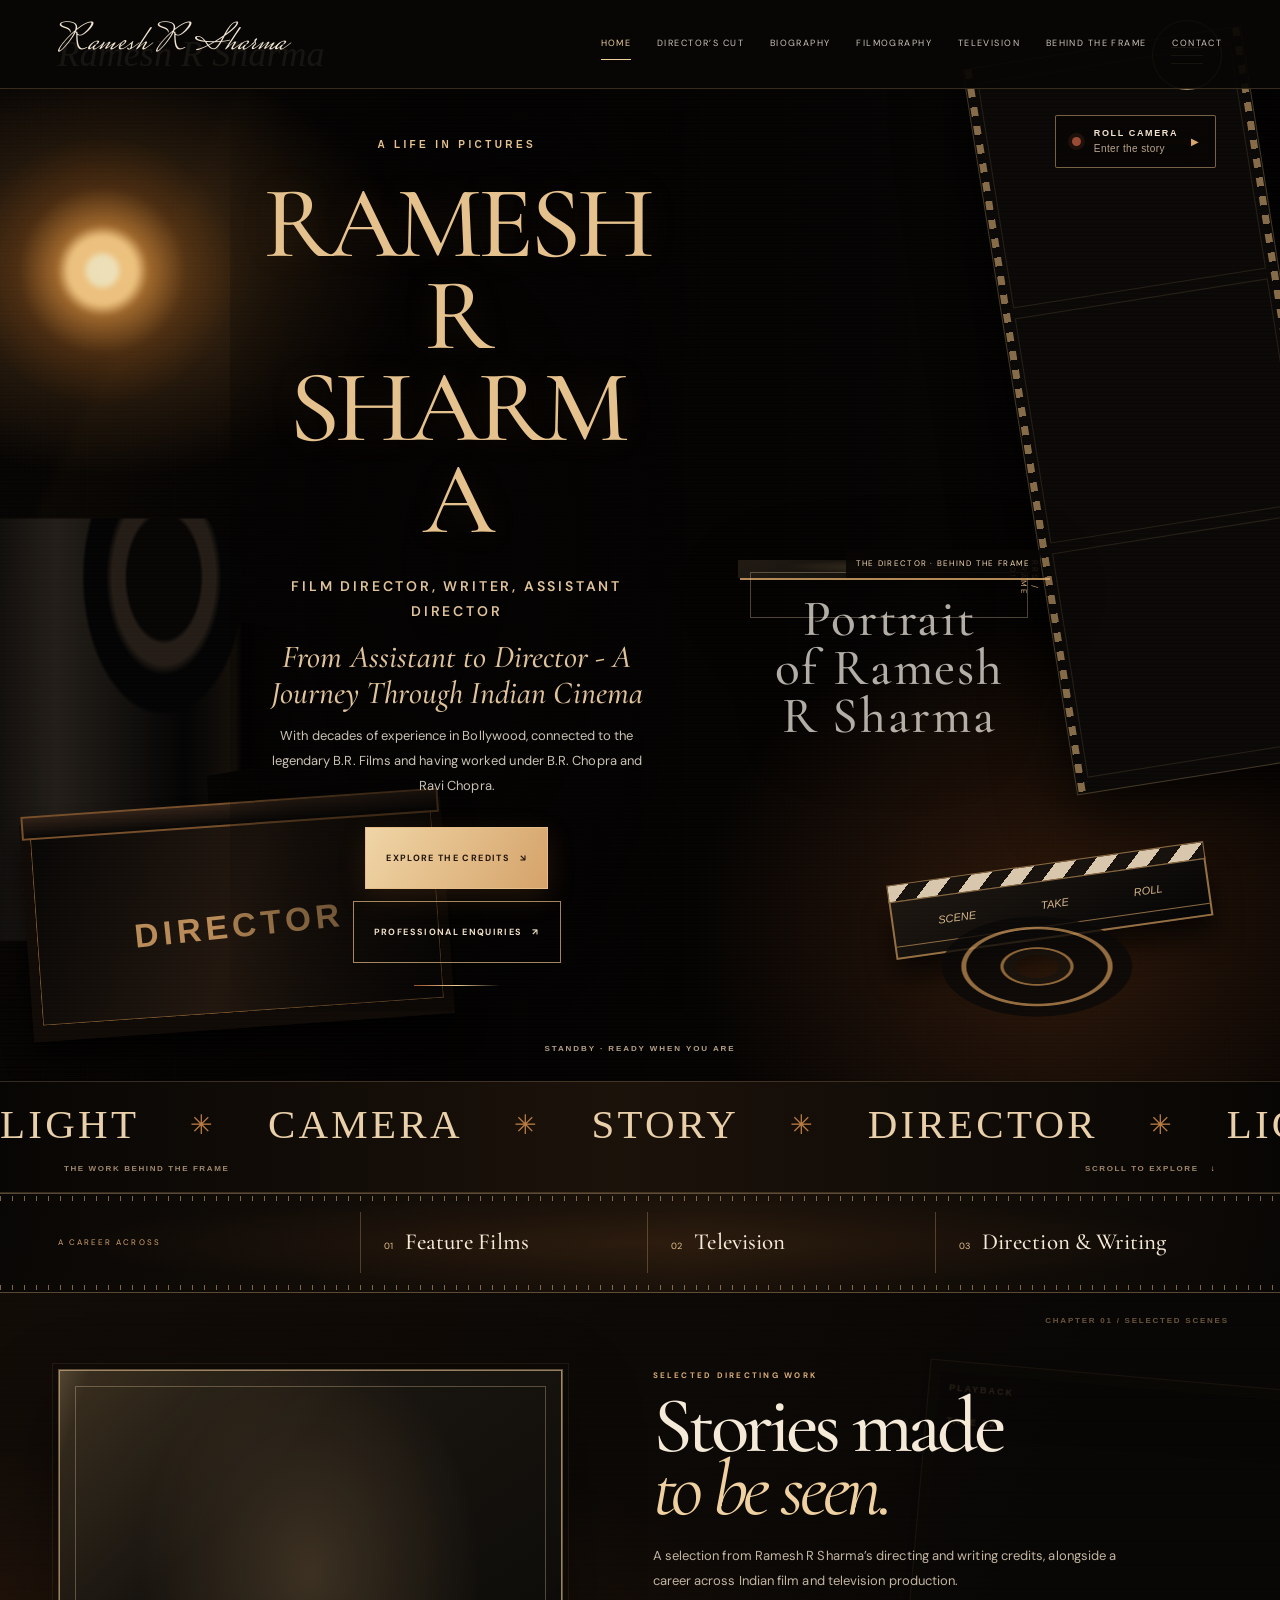
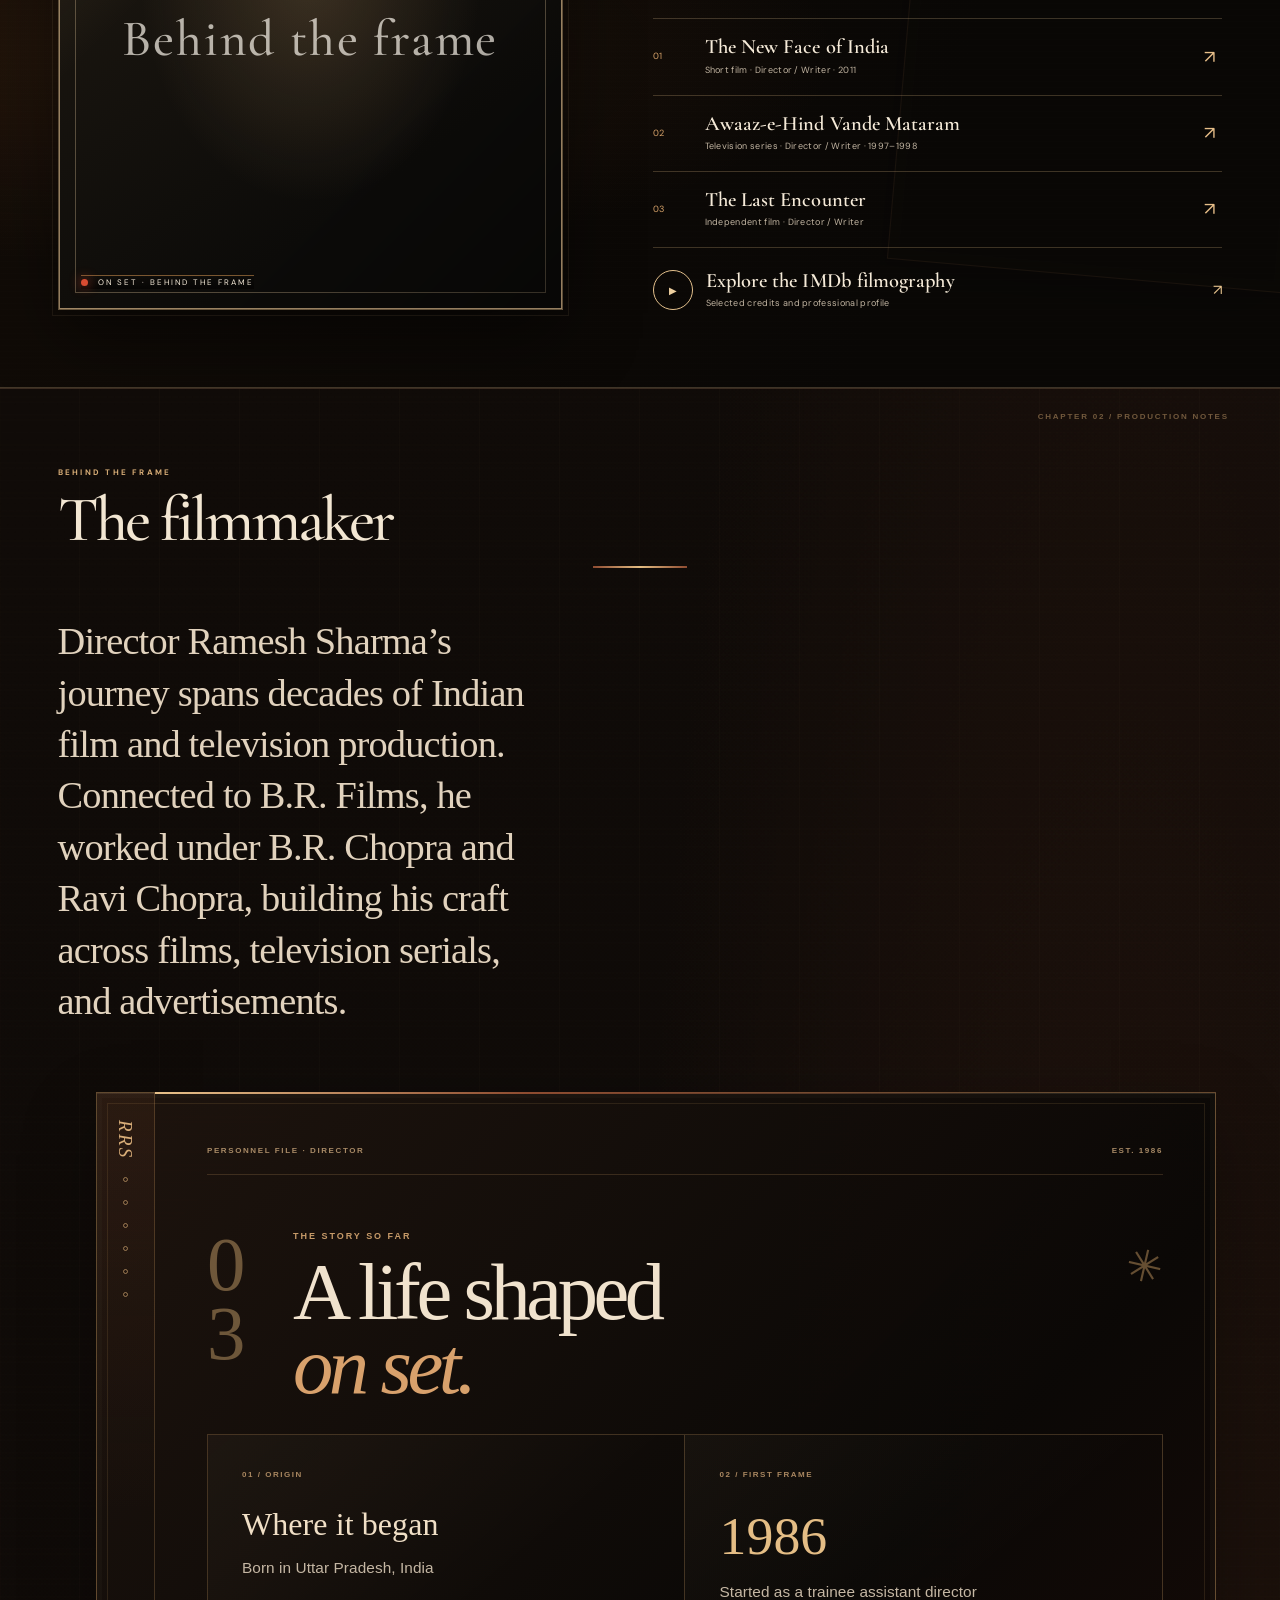
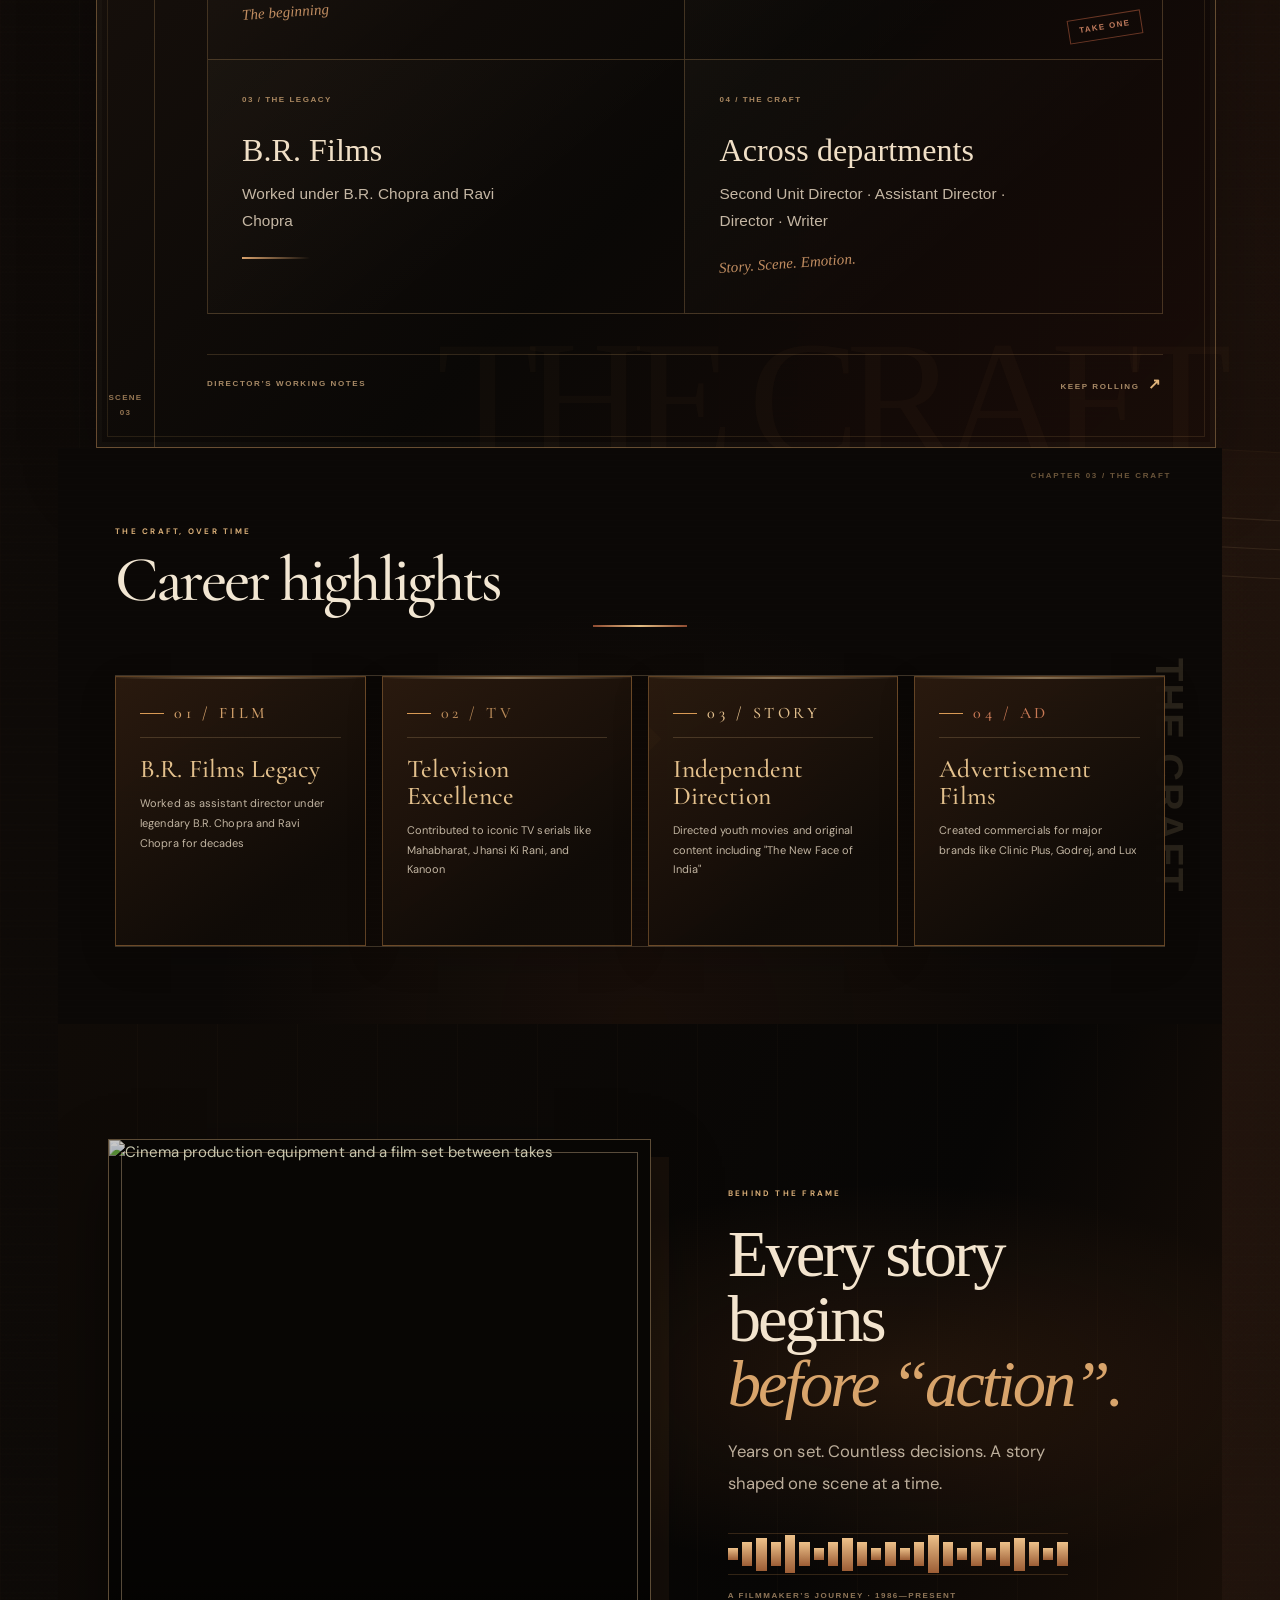
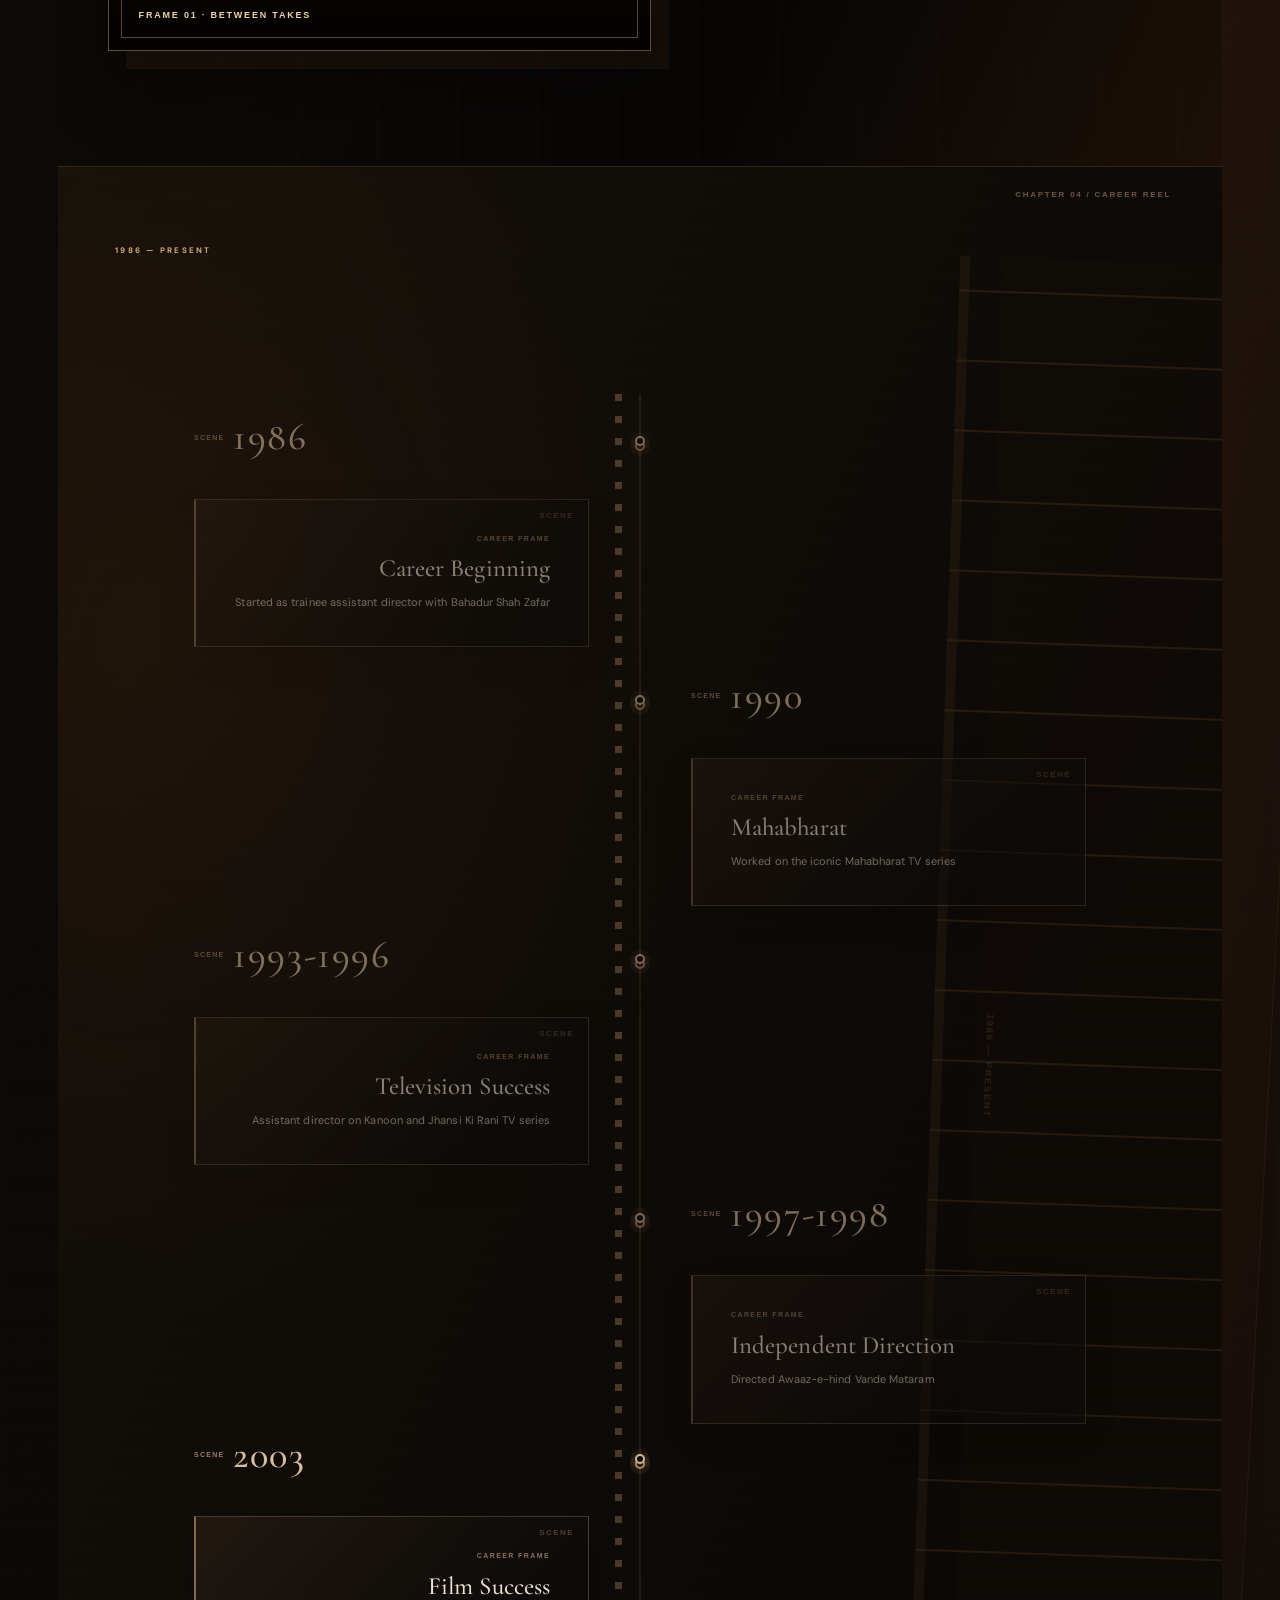
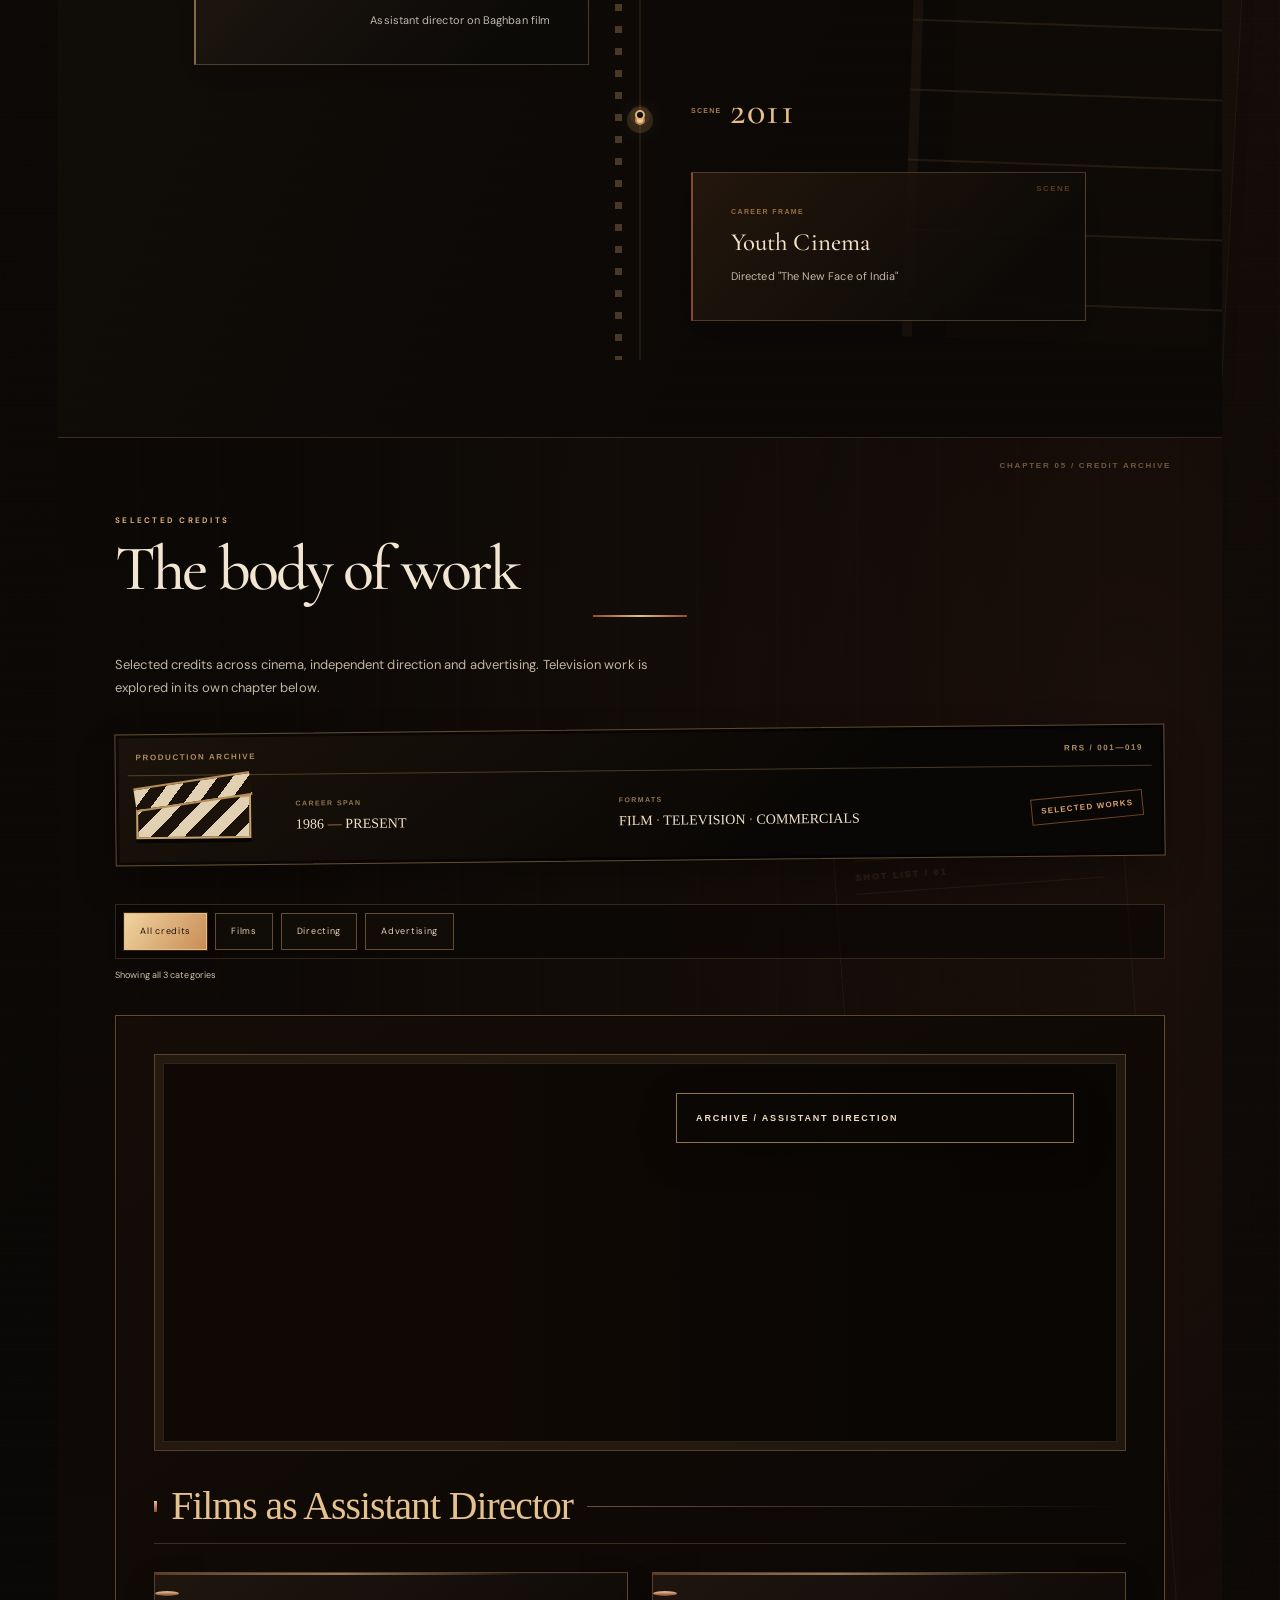
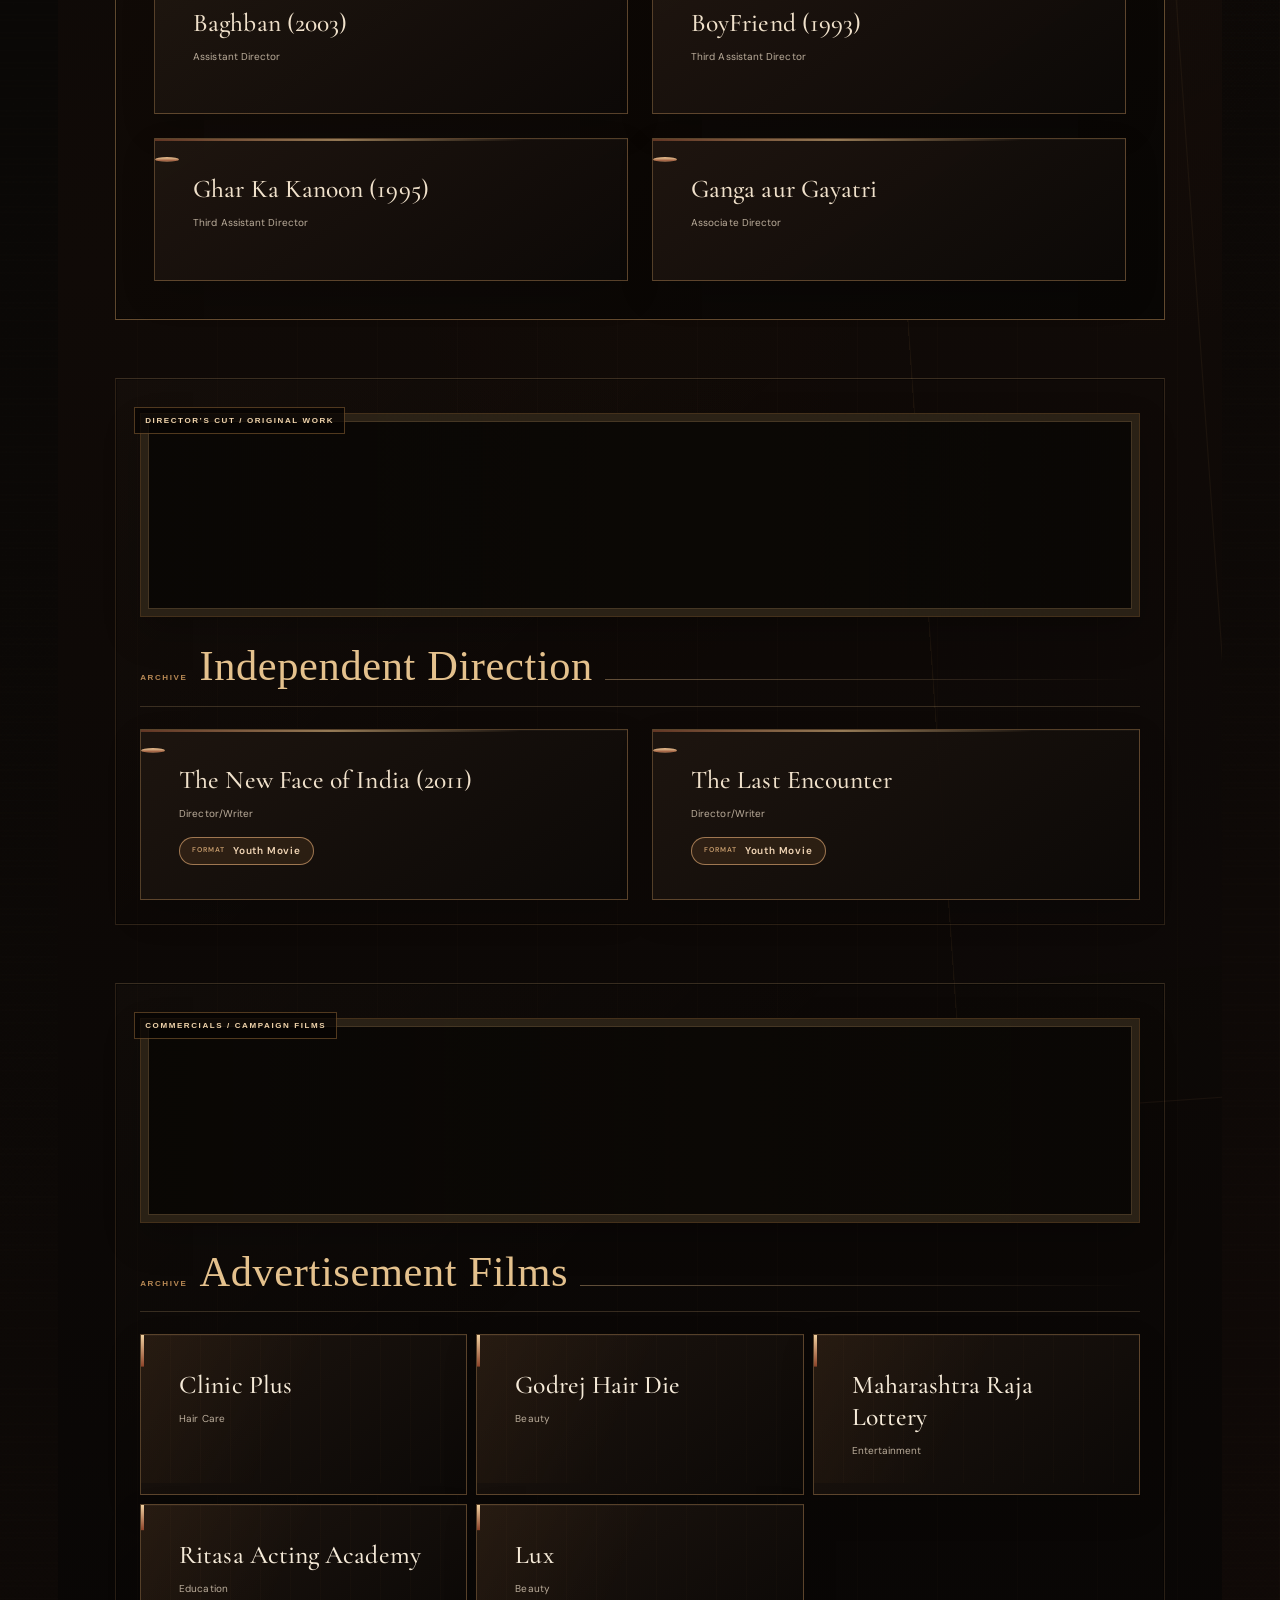
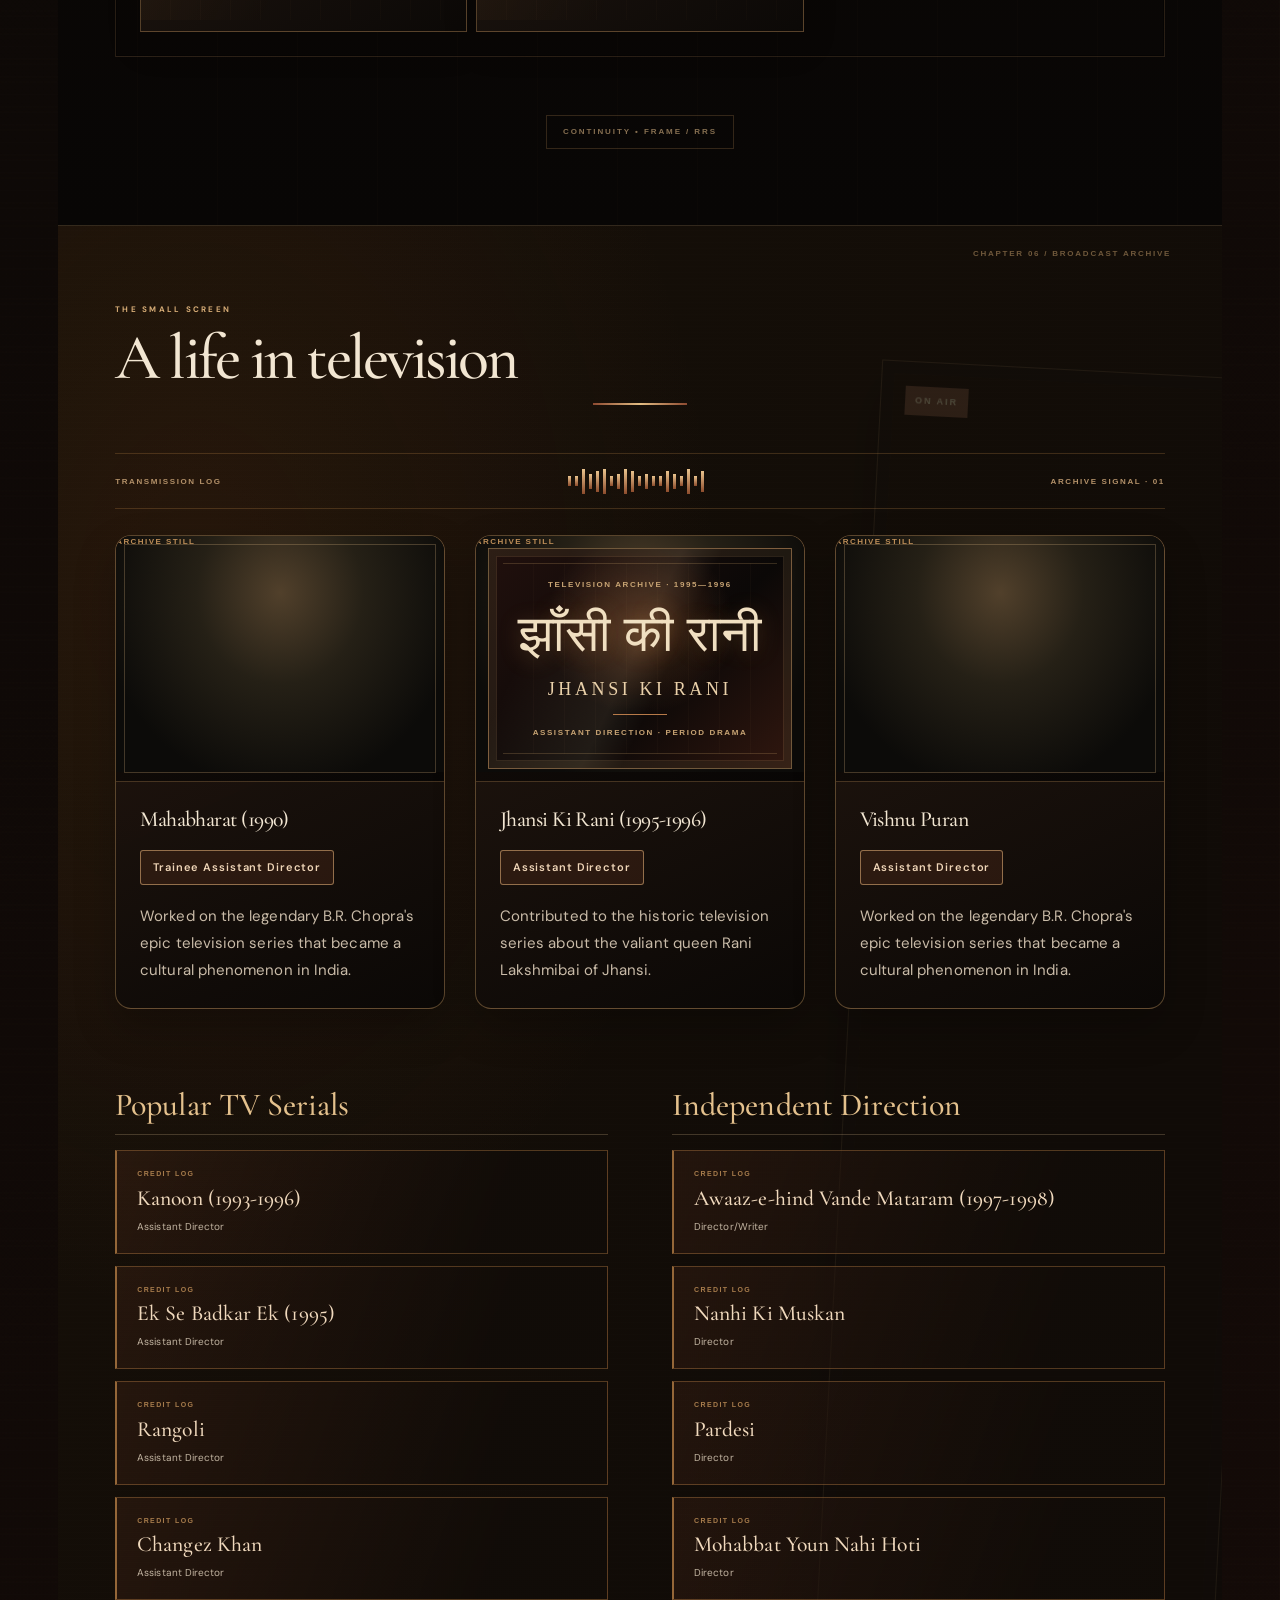
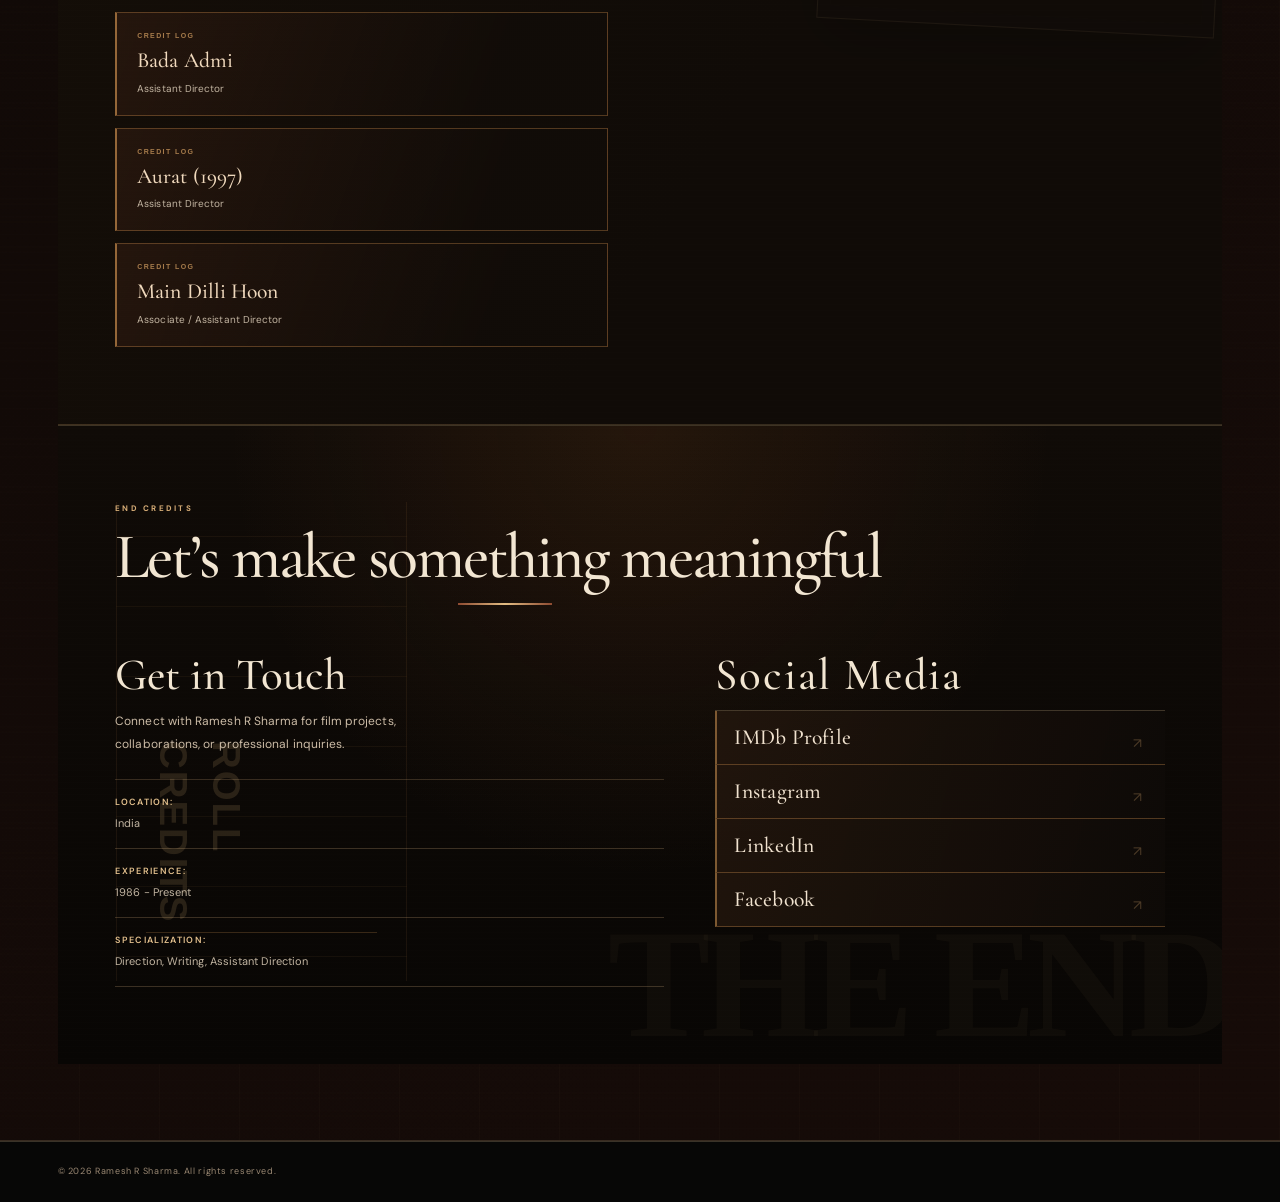
==== index.html @ ba22aaf3 "Add Facebook archive importers and curated gallery" ====
<!DOCTYPE html>
<html lang="en">
<head>
    <meta charset="UTF-8">
    <meta name="viewport" content="width=device-width, initial-scale=1.0">
    <title>Ramesh Sharma – Director & Filmmaker</title>
    <meta name="google-site-verification" content="aYmQDsbMrPYSjrFcQmcEIbaAyDgG86UAlnyJmtM0cLc" />
    <meta name="description" content="Explore the career, filmography and television work of Ramesh R. Sharma, Indian film director, writer and assistant director.">
    <meta name="keywords" content="Ramesh R Sharma, Ramesh Sharma director, Indian film director, B.R. Films, Bollywood, television director, filmography">
    <meta property="og:title" content="Ramesh R Sharma — Film & Television Director">
    <meta property="og:description" content="Explore the film, television and directing career of Ramesh R Sharma. A life in pictures, told through selected credits and stories.">
    <meta property="og:url" content="https://rameshsharma.vercel.app/">
    <meta property="og:type" content="website">
    <meta name="theme-color" content="#090908">
    <meta property="og:image" content="https://res.cloudinary.com/dipuhwwmz/image/upload/v1766901441/DSC08995_lnmion.jpg">
    <meta name="twitter:card" content="summary_large_image">
    <link rel="canonical" href="https://rameshsharma.vercel.app/">

    <script type="application/ld+json">
    {
      "@context": "https://schema.org",
      "@type": "Person",
      "name": "Ramesh R Sharma",
      "jobTitle": ["Film Director", "Writer", "Assistant Director"],
      "url": "https://rameshsharma.vercel.app/",
      "image": "https://res.cloudinary.com/dipuhwwmz/image/upload/v1766900320/IMG-20210510-WA0031_qj7vcw.jpg",
      "description": "Indian film and television director, writer and assistant director. Explore selected filmography and television credits.",
      "knowsAbout": ["Indian cinema", "Television serials", "Film direction", "Screenwriting", "Advertising films"],
      "sameAs": ["https://www.imdb.com/name/nm13643229/"]
    }
    </script>

    <link rel="stylesheet" href="style.css">
    <link rel="stylesheet" href="cinematic.css">
    <link rel="stylesheet" href="film-world.css">
</head>
<body>
    <a class="skip-link" href="#main-content">Skip to content</a>
    <!-- Header Navigation -->
    <header class="header">
        <nav class="nav container" aria-label="Main navigation">
            <div class="nav__logo">
                <h3>Ramesh R Sharma</h3>
            </div>
            <ul class="nav__menu" id="primary-navigation">
                <li><a href="#home" class="nav__link">Home</a></li>
                <li><a href="#directors-cut" class="nav__link">Director’s Cut</a></li>
                <li><a href="#bio" class="nav__link">Biography</a></li>
                <li><a href="#filmography" class="nav__link">Filmography</a></li>
                <li><a href="#tv-serials" class="nav__link">Television</a></li>
                <li><a href="behind-the-frame.html" class="nav__link">Behind the Frame</a></li>
                <li><a href="#contact" class="nav__link">Contact</a></li>
            </ul>
            <button class="nav__toggle" id="nav-toggle" type="button" aria-label="Open navigation menu" aria-controls="primary-navigation" aria-expanded="false">
                <span></span>
                <span></span>
                <span></span>
            </button>
        </nav>
    </header>

    <main id="main-content">
    <!-- Hero Section -->
    <section id="home" class="hero hero--production-set" aria-labelledby="hero-title">
        <div class="hero__set-dressing" aria-hidden="true">
            <div class="hero__set-light"></div>
            <div class="hero__set-camera"></div>
            <div class="hero__set-filmstrip">
                <img src="https://images.unsplash.com/photo-1485846234645-a62644f84728?auto=format&fit=crop&w=600&q=85" alt="" fetchpriority="high">
                <img src="https://images.unsplash.com/photo-1478720568477-152d9b164e26?auto=format&fit=crop&w=600&q=85" alt="" loading="lazy">
                <img src="https://images.unsplash.com/photo-1517604931442-7e0c8ed2963c?auto=format&fit=crop&w=600&q=85" alt="" loading="lazy">
            </div>
            <div class="hero__set-chair"><span>DIRECTOR</span></div>
            <div class="hero__set-clapper"><span>SCENE</span><span>TAKE</span><span>ROLL</span><i></i></div>
            <div class="hero__set-reel"></div>
        </div>
        <div class="hero__topline" aria-hidden="true"><span>Ramesh R Sharma</span><span class="hero__menu-mark"><i></i><i></i><i></i></span></div>
        <button class="hero__roll-button" id="roll-camera" type="button" aria-pressed="false"><span class="roll-button__lamp"></span><span class="roll-button__copy"><strong>ROLL CAMERA</strong><small>Enter the story</small></span><span class="roll-button__icon" aria-hidden="true">▶</span></button>
        <p class="hero__roll-status" id="roll-status" aria-live="polite">STANDBY · READY WHEN YOU ARE</p>
        <div class="hero__content container">
            <div class="hero__text">
                <h1 id="hero-title" class="hero__title">Ramesh R Sharma</h1>
                <h2 class="hero__subtitle">Film Director, Writer, Assistant Director</h2>
                <p class="hero__tagline">From Assistant to Director - A Journey Through Indian Cinema</p>
                <p class="hero__description">With decades of experience in Bollywood, connected to the legendary B.R. Films and having worked under B.R. Chopra and Ravi Chopra.</p>
                <div class="hero__buttons">
                    <a class="btn btn--primary" href="#filmography">Explore the Credits <span aria-hidden="true">↘</span></a>
                    <a class="btn btn--outline" href="#contact">Professional Enquiries <span aria-hidden="true">↗</span></a>
                </div>
            </div>
            <div class="hero__image hero__portrait-card">
                <img src="https://res.cloudinary.com/dipuhwwmz/image/upload/v1766900320/IMG-20210510-WA0031_qj7vcw.jpg" alt="Portrait of Ramesh R Sharma" class="hero__img" data-image-fallback="Portrait of Ramesh R Sharma" fetchpriority="high" decoding="async">
                <span class="hero__portrait-caption">THE DIRECTOR · BEHIND THE FRAME</span>
            </div>
        </div>
    </section>

    <section class="story-trailer" aria-label="A filmmaker’s journey">
        <div class="story-trailer__track" aria-hidden="true">
            <span>LIGHT</span><i>✳</i><span>CAMERA</span><i>✳</i><span>STORY</span><i>✳</i><span>DIRECTOR</span><i>✳</i><span>LIGHT</span><i>✳</i><span>CAMERA</span><i>✳</i><span>STORY</span><i>✳</i><span>DIRECTOR</span><i>✳</i>
        </div>
        <div class="story-trailer__caption"><span>THE WORK BEHIND THE FRAME</span><span>SCROLL TO EXPLORE <b aria-hidden="true">↓</b></span></div>
    </section>

    <!-- Cinematic credit strip -->
    <section class="film-reel" aria-label="Creative disciplines">
        <div class="film-reel__label">A career across</div>
        <div class="film-reel__item"><span>01</span><strong>Feature Films</strong></div>
        <div class="film-reel__item"><span>02</span><strong>Television</strong></div>
        <div class="film-reel__item"><span>03</span><strong>Direction & Writing</strong></div>
    </section>

    <!-- Selected directing work / verified reel destination -->
    <section id="directors-cut" class="directors-cut production-chapter production-chapter--edit" aria-labelledby="directors-cut-title">
        <div class="chapter-art chapter-art--edit" aria-hidden="true"><span>PLAYBACK</span><span>TAKE 02</span></div>
        <div class="directors-cut__inner container">
            <div class="directors-cut__visual">
                <img src="https://res.cloudinary.com/dipuhwwmz/image/upload/v1766901441/DSC08995_lnmion.jpg"
                     alt="Behind-the-scenes photograph from Ramesh R Sharma’s filmmaking work"
                     data-image-fallback="Behind the frame"
                     loading="lazy" decoding="async">
                <span class="directors-cut__frame-label">ON SET · BEHIND THE FRAME</span>
            </div>
            <div class="directors-cut__copy">
                <p class="eyebrow">SELECTED DIRECTING WORK</p>
                <h2 id="directors-cut-title">Stories made<br><em>to be seen.</em></h2>
                <p class="directors-cut__intro">A selection from Ramesh R Sharma’s directing and writing credits, alongside a career across Indian film and television production.</p>
                <div class="directors-cut__credits">
                    <a href="https://www.imdb.com/name/nm13643229/" target="_blank" rel="noopener noreferrer">
                        <span class="directors-cut__number">01</span>
                        <span><strong>The New Face of India</strong><small>Short film · Director / Writer · 2011</small></span>
                        <span class="directors-cut__arrow" aria-hidden="true">↗</span>
                    </a>
                    <a href="https://www.imdb.com/title/tt20205284/" target="_blank" rel="noopener noreferrer">
                        <span class="directors-cut__number">02</span>
                        <span><strong>Awaaz-e-Hind Vande Mataram</strong><small>Television series · Director / Writer · 1997–1998</small></span>
                        <span class="directors-cut__arrow" aria-hidden="true">↗</span>
                    </a>
                    <a href="https://www.imdb.com/name/nm13643229/" target="_blank" rel="noopener noreferrer">
                        <span class="directors-cut__number">03</span>
                        <span><strong>The Last Encounter</strong><small>Independent film · Director / Writer</small></span>
                        <span class="directors-cut__arrow" aria-hidden="true">↗</span>
                    </a>
                </div>
                <a class="directors-cut__reel" href="https://www.imdb.com/name/nm13643229/" target="_blank" rel="noopener noreferrer">
                    <span class="directors-cut__play" aria-hidden="true">▶</span>
                    <span><strong>Explore the IMDb filmography</strong><small>Selected credits and professional profile</small></span>
                    <span aria-hidden="true">↗</span>
                </a>
            </div>
        </div>
    </section>

    <!-- Biography Section -->
    <section id="bio" class="biography production-chapter production-chapter--dossier">
        <div class="chapter-art chapter-art--dossier" aria-hidden="true"><span>DIRECTOR’S NOTES</span><i></i><i></i><i></i></div>
        <div class="container">
            <p class="eyebrow">BEHIND THE FRAME</p>
            <h2 class="section__title">The filmmaker</h2>
            <div class="biography__content">
                <div class="biography__text">
                    <p class="biography__intro">Director Ramesh Sharma’s journey spans decades of Indian film and television production. Connected to B.R. Films, he worked under B.R. Chopra and Ravi Chopra, building his craft across films, television serials, and advertisements.</p>
                </div>
            </div>
            <div class="director-dossier" aria-label="Director's career dossier">
                <div class="director-dossier__margin" aria-hidden="true">
                    <span>RRS</span><i></i><i></i><i></i><i></i><i></i><i></i>
                    <small>SCENE<br>03</small>
                </div>
                <div class="director-dossier__main">
                    <div class="director-dossier__topline">
                        <span>PERSONNEL FILE · DIRECTOR</span>
                        <span>EST. 1986</span>
                    </div>
                    <div class="director-dossier__headline">
                        <span class="director-dossier__index">03</span>
                        <div><p>THE STORY SO FAR</p><h3>A life shaped<br><em>on set.</em></h3></div>
                        <span class="director-dossier__pencil" aria-hidden="true">✳</span>
                    </div>
                    <div class="director-dossier__facts">
                        <article class="director-dossier__fact director-dossier__fact--origin">
                            <span class="director-dossier__number">01 / ORIGIN</span>
                            <h4>Where it began</h4>
                            <p>Born in Uttar Pradesh, India</p>
                            <span class="director-dossier__scribble" aria-hidden="true">The beginning</span>
                        </article>
                        <article class="director-dossier__fact director-dossier__fact--start">
                            <span class="director-dossier__number">02 / FIRST FRAME</span>
                            <h4>1986</h4>
                            <p>Started as a trainee assistant director</p>
                            <span class="director-dossier__stamp">TAKE ONE</span>
                        </article>
                        <article class="director-dossier__fact director-dossier__fact--legacy">
                            <span class="director-dossier__number">03 / THE LEGACY</span>
                            <h4>B.R. Films</h4>
                            <p>Worked under B.R. Chopra and Ravi Chopra</p>
                            <span class="director-dossier__rule" aria-hidden="true"></span>
                        </article>
                        <article class="director-dossier__fact director-dossier__fact--craft">
                            <span class="director-dossier__number">04 / THE CRAFT</span>
                            <h4>Across departments</h4>
                            <p>Second Unit Director · Assistant Director · Director · Writer</p>
                            <span class="director-dossier__handwritten">Story. Scene. Emotion.</span>
                        </article>
                    </div>
                    <div class="director-dossier__footer">
                        <span>DIRECTOR’S WORKING NOTES</span><span>KEEP ROLLING <b aria-hidden="true">↗</b></span>
                    </div>
                </div>
                <div class="director-dossier__ghost" aria-hidden="true">THE CRAFT</div>
            </div>


    <!-- Career Highlights -->
    <section class="highlights production-chapter production-chapter--crew">
        <div class="chapter-art chapter-art--crew" aria-hidden="true"><span>THE CRAFT</span></div>
        <div class="container">
            <p class="eyebrow">THE CRAFT, OVER TIME</p>
            <h2 class="section__title">Career highlights</h2>
            <div class="highlights__grid">
                <div class="highlight-card">
                    <div class="highlight-card__icon" aria-hidden="true">01 / FILM</div>
                    <h3>B.R. Films Legacy</h3>
                    <p>Worked as assistant director under legendary B.R. Chopra and Ravi Chopra for decades</p>
                </div>
                <div class="highlight-card">
                    <div class="highlight-card__icon" aria-hidden="true">02 / TV</div>
                    <h3>Television Excellence</h3>
                    <p>Contributed to iconic TV serials like Mahabharat, Jhansi Ki Rani, and Kanoon</p>
                </div>
                <div class="highlight-card">
                    <div class="highlight-card__icon" aria-hidden="true">03 / STORY</div>
                    <h3>Independent Direction</h3>
                    <p>Directed youth movies and original content including "The New Face of India"</p>
                </div>
                <div class="highlight-card">
                    <div class="highlight-card__icon" aria-hidden="true">04 / AD</div>
                    <h3>Advertisement Films</h3>
                    <p>Created commercials for major brands like Clinic Plus, Godrej, and Lux</p>
                </div>
            </div>
        </div>
    </section>

    <section class="on-set-interlude" aria-label="Behind the frame">
        <div class="on-set-interlude__image">
            <img src="https://images.unsplash.com/photo-1485846234645-a62644f84728?auto=format&fit=crop&w=1400&q=85" alt="Cinema production equipment and a film set between takes" loading="lazy" decoding="async">
            <span class="on-set-interlude__frame">FRAME 01 · BETWEEN TAKES</span>
        </div>
        <div class="on-set-interlude__copy">
            <p class="eyebrow">BEHIND THE FRAME</p>
            <h2>Every story begins<br><em>before “action”.</em></h2>
            <p>Years on set. Countless decisions. A story shaped one scene at a time.</p>
            <div class="on-set-interlude__sound" aria-hidden="true"><i></i><i></i><i></i><i></i><i></i><i></i><i></i><i></i><i></i><i></i><i></i><i></i><i></i><i></i><i></i><i></i><i></i><i></i><i></i><i></i><i></i><i></i><i></i><i></i></div>
            <span class="on-set-interlude__note">A FILMMAKER’S JOURNEY · 1986—PRESENT</span>
        </div>
    </section>

    <!-- Career Timeline -->
    <section class="timeline production-chapter production-chapter--reel">
        <div class="chapter-art chapter-art--reel" aria-hidden="true"><span>1986 — PRESENT</span></div>
        <div class="container">
            <p class="eyebrow">1986 — PRESENT</p>
            <h2 class="section__title">A career in chapters</h2>
            <div class="timeline__container">
                <div class="timeline__item left">
                    <div class="timeline__year">1986</div>
                    <div class="timeline__content">
                        <h4>Career Beginning</h4>
                        <p>Started as trainee assistant director with Bahadur Shah Zafar</p>
                    </div>
                </div>
                <div class="timeline__item right">
                    <div class="timeline__year">1990</div>
                    <div class="timeline__content">
                        <h4>Mahabharat</h4>
                        <p>Worked on the iconic Mahabharat TV series</p>
                    </div>
                </div>
                <div class="timeline__item left">
                    <div class="timeline__year">1993-1996</div>
                    <div class="timeline__content">
                        <h4>Television Success</h4>
                        <p>Assistant director on Kanoon and Jhansi Ki Rani TV series</p>
                    </div>
                </div>
                <div class="timeline__item right">
                    <div class="timeline__year">1997-1998</div>
                    <div class="timeline__content">
                        <h4>Independent Direction</h4>
                        <p>Directed Awaaz-e-hind Vande Mataram</p>
                    </div>
                </div>
                <div class="timeline__item left">
                    <div class="timeline__year">2003</div>
                    <div class="timeline__content">
                        <h4>Film Success</h4>
                        <p>Assistant director on Baghban film</p>
                    </div>
                </div>
                <div class="timeline__item right">
                    <div class="timeline__year">2011</div>
                    <div class="timeline__content">
                        <h4>Youth Cinema</h4>
                        <p>Directed "The New Face of India"</p>
                    </div>
                </div>
            </div>
        </div>
    </section>

    <!-- Filmography Section -->
    <section id="filmography" class="filmography production-chapter production-chapter--archive">
        <div class="chapter-art chapter-art--archive" aria-hidden="true"><span>CONTINUITY LOG</span><span>SHOT LIST / 01</span></div>
        <div class="container">
            <p class="eyebrow">SELECTED CREDITS</p>
            <h2 class="section__title">The body of work</h2>
            <p class="filmography__intro">Selected credits across cinema, independent direction and advertising. Television work is explored in its own chapter below.</p>
            <div class="archive-slate" aria-label="Production archive index">
                <div class="archive-slate__top"><span>PRODUCTION ARCHIVE</span><span>RRS / 001—019</span></div>
                <div class="archive-slate__body">
                    <div class="archive-slate__clap" aria-hidden="true"></div>
                    <div><span class="archive-slate__label">CAREER SPAN</span><strong>1986 <i>—</i> PRESENT</strong></div>
                    <div><span class="archive-slate__label">FORMATS</span><strong>FILM <i>·</i> TELEVISION <i>·</i> COMMERCIALS</strong></div>
                    <span class="archive-slate__stamp">SELECTED WORKS</span>
                </div>
            </div>
            <div class="filmography__filters" role="group" aria-label="Filter filmography by category">
                <button class="filmography__filter is-active" type="button" data-film-filter="all" aria-pressed="true">All credits</button>
                <button class="filmography__filter" type="button" data-film-filter="film" aria-pressed="false">Films</button>
                <button class="filmography__filter" type="button" data-film-filter="direction" aria-pressed="false">Directing</button>
                <button class="filmography__filter" type="button" data-film-filter="advertising" aria-pressed="false">Advertising</button>
            </div>
            <p class="filmography__status" id="filmography-status" aria-live="polite">Showing all 3 categories</p>
            
            <div class="filmography__category" data-film-category="film">
                <h3>Films as Assistant Director</h3>
                <div class="film-grid">
                    <div class="film-card">
                        <h4>Baghban (2003)</h4>
                        <p class="film-role">Assistant Director</p>
                    </div>
                    <div class="film-card">
                        <h4>BoyFriend (1993)</h4>
                        <p class="film-role">Third Assistant Director</p>
                    </div>
                    <div class="film-card">
                        <h4>Ghar Ka Kanoon (1995)</h4>
                        <p class="film-role">Third Assistant Director</p>
                    </div>
                    <div class="film-card">
                        <h4>Ganga aur Gayatri</h4>
                        <p class="film-role">Associate Director</p>
                    </div>                    
                </div>
            </div>

            <div class="filmography__category" data-film-category="direction">
                <h3>Independent Direction</h3>
                <div class="film-grid">
                    <div class="film-card">
                        <h4>The New Face of India (2011)</h4>
                        <p class="film-role">Director/Writer</p>
                        <span class="film-type">Youth Movie</span>
                    </div>
                    <div class="film-card">
                        <h4>The Last Encounter</h4>
                        <p class="film-role">Director/Writer</p>
                        <span class="film-type">Youth Movie</span>
                    </div>
                </div>
            </div>

            <div class="filmography__category" data-film-category="advertising">
                <h3>Advertisement Films</h3>
                <div class="ad-grid">
                    <div class="ad-card">
                        <h4>Clinic Plus</h4>
                        <p>Hair Care</p>
                    </div>
                    <div class="ad-card">
                        <h4>Godrej Hair Die</h4>
                        <p>Beauty</p>
                    </div>
                    <div class="ad-card">
                        <h4>Maharashtra Raja Lottery</h4>
                        <p>Entertainment</p>
                    </div>
                    <div class="ad-card">
                        <h4>Ritasa Acting Academy</h4>
                        <p>Education</p>
                    </div>
                    <div class="ad-card">
                        <h4>Lux</h4>
                        <p>Beauty</p>
                    </div>
                </div>
            </div>
        </div>
    </section>

    <!-- TV Serials Showcase -->
    <section id="tv-serials" class="tv-serials production-chapter production-chapter--broadcast">
        <div class="chapter-art chapter-art--broadcast" aria-hidden="true"><span>ON AIR</span></div>
        <div class="container">
            <p class="eyebrow">THE SMALL SCREEN</p>
            <h2 class="section__title">A life in television</h2>
            
            <div class="broadcast-intro" aria-hidden="true"><span>TRANSMISSION LOG</span><div class="broadcast-intro__bars"><i></i><i></i><i></i><i></i><i></i><i></i><i></i><i></i><i></i><i></i><i></i><i></i><i></i><i></i><i></i><i></i><i></i><i></i><i></i><i></i></div><span>ARCHIVE SIGNAL · 01</span></div>
            <div class="tv-showcase">
                <div class="tv-featured">
                    <div class="featured-serial">
                        <div class="featured-serial__image" data-poster-title="Mahabharat">
                            <img src="https://m.media-amazon.com/images/M/MV5BYzZiY2QyNTMtNTMzMi00ODZkLWEwNWItYmJiM2MyNWJmY2Q5XkEyXkFqcGc@._V1_.jpg" alt="Mahabharat television serial poster" class="featured-img" loading="lazy" decoding="async">
                        </div>
                        <div class="featured-serial__content">
                            <h3>Mahabharat (1990)</h3>
                            <p class="role-badge">Trainee Assistant Director</p>
                            <p>Worked on the legendary B.R. Chopra's epic television series that became a cultural phenomenon in India.</p>
                        </div>
                    </div>
                    
                    <div class="featured-serial">
                        <div class="featured-serial__image featured-serial__image--jhansi" data-poster-title="Jhansi Ki Rani (1995–1996)">
                            <div class="jhansi-archive-art" role="img" aria-label="Archival title artwork for the 1995–1996 television series Jhansi Ki Rani">
                                <span class="jhansi-archive-art__overline">TELEVISION ARCHIVE · 1995—1996</span>
                                <strong lang="hi">झाँसी की रानी</strong>
                                <em>JHANSI KI RANI</em>
                                <span class="jhansi-archive-art__rule"></span>
                                <small>ASSISTANT DIRECTION · PERIOD DRAMA</small>
                            </div>
                        </div>
                        <div class="featured-serial__content">
                            <h3>Jhansi Ki Rani (1995-1996)</h3>
                            <p class="role-badge">Assistant Director</p>
                            <p>Contributed to the historic television series about the valiant queen Rani Lakshmibai of Jhansi.</p>
                        </div>
                    </div>

                    <div class="featured-serial">
                        <div class="featured-serial__image" data-poster-title="Vishnu Puran">
                            <img src="https://m.media-amazon.com/images/M/MV5BMTg3ZmYzOGItMzVkZi00NmZjLTg3ZmEtNGY0MTcyMmRmODA5XkEyXkFqcGc@._V1_.jpg" alt="Vishnu Puran television serial poster" class="featured-img" loading="lazy" decoding="async">
                        </div>
                        <div class="featured-serial__content">
                            <h3>Vishnu Puran</h3>
                            <p class="role-badge">Assistant Director</p>
                            <p>Worked on the legendary B.R. Chopra's epic television series that became a cultural phenomenon in India.</p>
                        </div>
                    </div>
                </div>
            </div>

            <div class="tv-grid">
                <div class="tv-category">
                    <h3>Popular TV Serials</h3>
                    <div class="serial-list">
                        <div class="serial-item">
                            <h4>Kanoon (1993-1996)</h4>
                            <p>Assistant Director</p>
                        </div>
                        <div class="serial-item">
                            <h4>Ek Se Badkar Ek (1995)</h4>
                            <p>Assistant Director</p>
                        </div>
                        <div class="serial-item">
                            <h4>Rangoli</h4>
                            <p>Assistant Director</p>
                        </div>
                        <div class="serial-item">
                            <h4>Changez Khan</h4>
                            <p>Assistant Director</p>
                        </div>
                        <div class="serial-item">
                            <h4>Bada Admi</h4>
                            <p>Assistant Director</p>
                        </div>
                        <div class="serial-item">
                            <h4>Aurat (1997)</h4>
                            <p>Assistant Director</p>
                        </div>
                        <div class="serial-item">
                            <h4>Main Dilli Hoon</h4>
                            <p>Associate / Assistant Director</p>
                        </div>
                    </div>
                </div>

                <div class="tv-category">
                    <h3>Independent Direction</h3>
                    <div class="serial-list">
                        <div class="serial-item">
                            <h4>Awaaz-e-hind Vande Mataram (1997-1998)</h4>
                            <p>Director/Writer</p>
                        </div>
                        <div class="serial-item">
                            <h4>Nanhi Ki Muskan</h4>
                            <p>Director</p>
                        </div>
                        <div class="serial-item">
                            <h4>Pardesi</h4>
                            <p>Director</p>
                        </div>
                        <div class="serial-item">
                            <h4>Mohabbat Youn Nahi Hoti</h4>
                            <p>Director</p>
                        </div>
                    </div>
                </div>
            </div>
        </div>
    </section>

    <!-- Contact Section -->
    <section id="contact" class="contact production-chapter production-chapter--credits">
        <div class="chapter-art chapter-art--credits" aria-hidden="true"><span>ROLL CREDITS</span><i></i></div>
        <div class="container">
            <p class="eyebrow">END CREDITS</p>
            <h2 class="section__title">Let’s make something meaningful</h2>
            <div class="contact__content">
                <div class="contact__info">
                    <h3>Get in Touch</h3>
                    <p>Connect with Ramesh R Sharma for film projects, collaborations, or professional inquiries.</p>
                    
                    <div class="contact__details">
                        <div class="contact__item">
                            <strong>Location:</strong> India
                        </div>
                        <div class="contact__item">
                            <strong>Experience:</strong> 1986 - Present
                        </div>
                        <div class="contact__item">
                            <strong>Specialization:</strong> Direction, Writing, Assistant Direction
                        </div>
                    </div>
                </div>
                
                <div class="contact__social">
                    <h3>Social Media</h3>
                    <div class="social-links">
                        <a href="https://www.imdb.com/name/nm13643229/" target="_blank" rel="noopener noreferrer" class="social-link">
                            <span>IMDb Profile</span>
                        </a>
                        <a href="https://www.instagram.com/directoramesharma123/" target="_blank" rel="noopener noreferrer" class="social-link">
                            <span>Instagram</span>
                        </a>
                        <a href="https://in.linkedin.com/in/ramesh-r-sharma-26b376137" target="_blank" rel="noopener noreferrer" class="social-link">
                            <span>LinkedIn</span>
                        </a>
                        <a href="https://www.facebook.com/directoramesharma/" target="_blank" rel="noopener noreferrer" class="social-link">
                            <span>Facebook</span>
                        </a>
                    </div>
                </div>
            </div>
        </div>
    </section>

    </main>

    <!-- Footer -->
    <footer class="footer">
        <div class="container">
            <p>&copy; <span id="copyright-year">2026</span> Ramesh R Sharma. All rights reserved.</p>
        </div>
    </footer>

    <script>
function scrollToSection(sectionId) {
    var targetSection = document.getElementById(sectionId);
    if(targetSection){
        var headerHeight = document.querySelector('.header').offsetHeight || 0;
        var targetPosition = targetSection.offsetTop - headerHeight;
        window.scrollTo({top: targetPosition, behavior: 'smooth'});
    }
}
    </script>
    <script src="app.js"></script>
</body>
</html>
---- cinematic.css ----
/* Ramesh R. Sharma — Phase 1: one cinematic visual language
   Editorial direction: a director's title card, archival film details, restrained brass,
   warm ivory typography, real photography, deliberate pacing. */
@import url('https://fonts.googleapis.com/css2?family=Cormorant+Garamond:wght@400;500;600;700&family=DM+Sans:wght@400;500;600;700&family=Mrs+Saint+Delafield&display=swap');

:root {
  --cinema-black: #090908;
  --cinema-ink: #11100e;
  --cinema-panel: #191713;
  --cinema-paper: #f4eee4;
  --cinema-muted: #b8afa3;
  --cinema-dim: #81786d;
  --cinema-gold: #c9a06c;
  --cinema-gold-light: #e7c99e;
  --cinema-line: rgba(231, 201, 158, .22);
  --cinema-serif: "Cormorant Garamond", Georgia, serif;
  --cinema-sans: "DM Sans", Arial, sans-serif;
  --cinema-script: "Mrs Saint Delafield", cursive;
  --cinema-max: 1280px;
  --ink: var(--cinema-black);
  --ink-soft: var(--cinema-ink);
  --panel: var(--cinema-panel);
  --paper: var(--cinema-paper);
  --muted: var(--cinema-muted);
  --gold: var(--cinema-gold);
  --gold-light: var(--cinema-gold-light);
  --line: var(--cinema-line);
  --serif: var(--cinema-serif);
  --sans: var(--cinema-sans);
  color-scheme: dark;
}
*, *::before, *::after { box-sizing: border-box; }
html { scroll-behavior: smooth; scroll-padding-top: 84px; background: var(--cinema-black); }
body { margin: 0; overflow-x: clip; background: var(--cinema-black); color: var(--cinema-paper); font: 15px/1.7 var(--cinema-sans); letter-spacing: .005em; -webkit-font-smoothing: antialiased; }
body, button, a { -webkit-tap-highlight-color: transparent; }
img { display: block; max-width: 100%; }
button { font: inherit; }
a { color: inherit; }
.container { width: min(var(--cinema-max), calc(100% - 9vw)); margin-inline: auto; }
::selection { background: var(--cinema-gold-light); color: var(--cinema-black); }
:focus-visible { outline: 2px solid var(--cinema-gold-light); outline-offset: 4px; }
.skip-link { position: fixed; z-index: 999; top: 12px; left: 12px; padding: 10px 14px; transform: translateY(-160%); background: var(--cinema-paper); color: var(--cinema-black); }
.skip-link:focus { transform: translateY(0); }
[hidden] { display: none !important; }

/* The navigation behaves like discreet end credits, not a software dashboard. */
.header { position: absolute; z-index: 50; inset: 0 0 auto; background: linear-gradient(180deg, rgba(5,5,4,.78), transparent); border: 0; transition: background .3s ease, box-shadow .3s ease; }
.header.is-scrolled { position: fixed; background: rgba(9, 10, 11, .96); box-shadow: 0 8px 28px rgba(0, 0, 0, .24); backdrop-filter: blur(12px); }
.nav { min-height: 88px; display: flex; align-items: center; justify-content: space-between; gap: 26px; }
.nav__logo { flex: 0 0 auto; }
.nav__logo h3 { margin: 0; color: #fff7ed; font: 400 clamp(2rem, 3vw, 2.8rem)/.85 var(--cinema-script); letter-spacing: .01em; }
.nav__menu { display: flex; align-items: center; gap: clamp(13px, 2vw, 28px); list-style: none; padding: 0; margin: 0 0 0 auto; }
.nav__link { position: relative; display: inline-block; padding: 12px 0; color: rgba(244,238,228,.82); text-decoration: none; text-transform: uppercase; font-size: 9px; letter-spacing: .16em; transition: color .25s ease; }
.nav__link::after { content: ""; position: absolute; bottom: 4px; left: 0; width: 0; height: 1px; background: var(--cinema-gold-light); transition: width .25s ease; }
.nav__link:hover, .nav__link.active { color: var(--cinema-gold-light); }
.nav__link:hover::after, .nav__link.active::after { width: 100%; }
.nav__toggle { display: none; width: 44px; height: 44px; border: 1px solid var(--cinema-line); border-radius: 50%; background: rgba(0,0,0,.28); color: var(--cinema-paper); cursor: pointer; }
.nav__toggle span { display: block; width: 17px; height: 1px; margin: 4px auto; background: currentColor; }

/* Opening title card — the portrait is used once, in colour, as the visual anchor. */
.hero { position: relative; isolation: isolate; min-height: min(900px, 100svh); min-height: max(720px, 100svh); display: flex; align-items: center; overflow: hidden; background: radial-gradient(ellipse at 76% 42%, rgba(118,83,47,.22) 0%, rgba(41,33,24,.72) 22%, transparent 49%), radial-gradient(ellipse at 18% 72%, #17130f 0%, #090908 62%); }
.hero::before { content: ""; position: absolute; z-index: -1; inset: 0; pointer-events: none; opacity: .22; background: repeating-linear-gradient(0deg, transparent 0 3px, rgba(244,238,228,.025) 3px 4px); }
.hero::after { content: ""; position: absolute; z-index: -1; inset: 0; pointer-events: none; background: linear-gradient(90deg, #090908 0%, rgba(9,9,8,.7) 45%, rgba(9,9,8,.08) 100%), linear-gradient(0deg, #090908 0%, transparent 20%, transparent 78%, rgba(0,0,0,.24) 100%); }
.hero__content { display: grid; grid-template-columns: minmax(0, 1.1fr) minmax(250px, .72fr); align-items: center; gap: clamp(28px, 6vw, 88px); padding-top: 142px; padding-bottom: 94px; }
.hero__text { position: relative; z-index: 2; max-width: 720px; }
.hero__text::before { content: "A LIFE IN PICTURES"; display: block; margin-bottom: 23px; color: var(--cinema-gold-light); font-size: 9px; font-weight: 600; letter-spacing: .42em; animation: title-rise .8s .1s both; }
.hero__title { margin: 0; max-width: 740px; color: var(--cinema-paper); font: 500 clamp(4rem, 8.2vw, 8.4rem)/.78 var(--cinema-serif); letter-spacing: -.065em; text-transform: uppercase; text-wrap: balance; animation: title-rise .9s .16s both; }
.hero__subtitle { margin: 28px 0 15px; color: var(--cinema-gold-light); font-size: 10px; line-height: 1.8; font-weight: 600; letter-spacing: .22em; text-transform: uppercase; animation: title-rise .9s .25s both; }
.hero__tagline { max-width: 540px; margin: 0 0 13px; color: #e8d6bf; font: italic 500 clamp(1.55rem, 2.5vw, 2.25rem)/1.13 var(--cinema-serif); }
.hero__description { max-width: 430px; margin: 0; color: rgba(244,238,228,.72); font-size: 13px; line-height: 1.9; }
.hero__buttons { display: flex; flex-wrap: wrap; gap: 12px; margin-top: 29px; }
.btn { display: inline-flex; align-items: center; justify-content: center; gap: 10px; min-height: 46px; padding: 12px 20px; border-radius: 0; cursor: pointer; text-decoration: none; font-size: 9px; font-weight: 700; letter-spacing: .15em; text-transform: uppercase; transition: background .25s ease, color .25s ease, border-color .25s ease, transform .25s ease; }
.btn:hover { transform: translateY(-2px); }
.btn--primary { border: 1px solid var(--cinema-gold); background: var(--cinema-gold-light); color: #18120b; }
.btn--primary:hover { background: #f2dfc1; }
.btn--outline { border: 1px solid rgba(231,201,158,.55); background: transparent; color: var(--cinema-paper); }
.btn--outline:hover { border-color: var(--cinema-gold-light); background: rgba(231,201,158,.09); }
.hero__image { position: relative; width: 100%; max-width: 440px; justify-self: end; padding: 0 0 28px 22px; animation: image-arrive 1.2s .18s both; }
.hero__image::before { content: ""; position: absolute; z-index: -1; top: 20px; left: 0; right: 38px; bottom: 0; border: 1px solid rgba(231,201,158,.68); }
.hero__image::after { content: "DIRECTOR  /  STORYTELLER"; position: absolute; right: -17px; bottom: 48px; writing-mode: vertical-rl; color: rgba(244,238,228,.68); font-size: 8px; letter-spacing: .25em; }
.hero__img { width: 100%; aspect-ratio: 3 / 4; max-height: 550px; object-fit: cover; object-position: center 22%; border: 1px solid rgba(244,238,228,.14); filter: saturate(.88) contrast(1.06); box-shadow: 0 25px 70px rgba(0,0,0,.36); }
.hero__image { filter: drop-shadow(0 26px 42px rgba(0,0,0,.16)); }
.hero__image::before { box-shadow: 12px 12px 0 -11px rgba(231,201,158,.8); }
.hero__image::after { content: "RRS  /  001"; right: -24px; bottom: 48px; color: rgba(244,238,228,.72); font-size: 8px; letter-spacing: .25em; }

/* A restrained film leader, not a repeating decorative card row. */
.film-reel { position: relative; display: grid; grid-template-columns: 1.05fr repeat(3, 1fr); align-items: center; min-height: 100px; padding: 0 4.5vw; border-top: 1px solid var(--cinema-line); border-bottom: 1px solid var(--cinema-line); background: linear-gradient(105deg, #0b0a09, #15110c 54%, #0b0a09); }
.film-reel::before, .film-reel::after { content: ""; position: absolute; left: 0; right: 0; height: 3px; opacity: .28; background: repeating-linear-gradient(90deg, var(--cinema-gold-light) 0 2px, transparent 2px 14px); }
.film-reel::before { top: 4px; } .film-reel::after { bottom: 4px; }
.film-reel__label { padding-right: 14px; color: var(--cinema-gold); font-size: 8px; letter-spacing: .26em; text-transform: uppercase; }
.film-reel__item { display: flex; align-items: baseline; gap: 12px; min-width: 0; padding: 18px 1.8vw; border-left: 1px solid var(--cinema-line); }
.film-reel__item span { color: var(--cinema-gold); font-size: 9px; }
.film-reel__item strong { font: 500 clamp(1.1rem, 1.8vw, 1.65rem)/1.05 var(--cinema-serif); }

/* Chapter titles and consistent section rhythm. */
section { scroll-margin-top: 74px; }
.section__title { position: relative; margin: 0 0 36px; color: var(--cinema-paper); font: 500 clamp(2.8rem, 5vw, 5rem)/.9 var(--cinema-serif); letter-spacing: -.045em; }
.section__title::after { content: ""; display: block; width: 50px; height: 1px; margin-top: 22px; background: var(--cinema-gold); }
.eyebrow { margin: 0 0 12px; color: var(--cinema-gold); font-size: 8px; font-weight: 700; letter-spacing: .32em; text-transform: uppercase; }

/* Director's Cut — the behind-the-scenes photograph gets its own chapter. */
.directors-cut { padding: clamp(72px, 10vw, 142px) 0; border-bottom: 1px solid var(--cinema-line); background: var(--cinema-black); }
.directors-cut__inner { display: grid; grid-template-columns: minmax(0, .94fr) minmax(0, 1.06fr); align-items: center; gap: clamp(36px, 7vw, 100px); }
.directors-cut__visual { position: relative; min-height: 430px; height: 100%; overflow: hidden; background: #201a13; }
.directors-cut__visual::after { content: ""; position: absolute; inset: 0; pointer-events: none; background: linear-gradient(0deg, rgba(0,0,0,.7), transparent 42%); }
.directors-cut__visual img { width: 100%; height: 100%; min-height: 430px; object-fit: cover; object-position: center; filter: saturate(.86) contrast(1.06); transition: transform 1.1s cubic-bezier(.2,.65,.2,1), filter .6s ease; }
.directors-cut__visual:hover img { filter: saturate(1) contrast(1.04); }
.directors-cut__visual:hover img { transform: scale(1.035); }
.directors-cut__frame-label { position: absolute; z-index: 1; left: 22px; bottom: 20px; color: var(--cinema-paper); font-size: 8px; letter-spacing: .24em; }
.directors-cut__copy h2 { margin: 0 0 22px; color: var(--cinema-paper); font: 500 clamp(3.4rem, 6.2vw, 6.2rem)/.8 var(--cinema-serif); letter-spacing: -.055em; }
.directors-cut__copy h2 em { color: var(--cinema-gold-light); font-weight: 400; }
.directors-cut__intro { max-width: 520px; margin: 0 0 25px; color: var(--cinema-muted); font-size: 13px; line-height: 1.9; }
.directors-cut__credits { border-top: 1px solid var(--cinema-line); }
.directors-cut__credits a { display: grid; grid-template-columns: 28px minmax(0,1fr) 20px; align-items: center; gap: 13px; padding: 15px 0; border-bottom: 1px solid var(--cinema-line); text-decoration: none; transition: padding .25s ease, color .25s ease; }
.directors-cut__credits a:hover { padding-left: 6px; color: var(--cinema-gold-light); }
.directors-cut__number { color: var(--cinema-gold); font-size: 9px; }
.directors-cut__credits strong, .directors-cut__reel strong { display: block; font: 600 1.28rem/1.05 var(--cinema-serif); }
.directors-cut__credits small, .directors-cut__reel small { display: block; margin-top: 5px; color: var(--cinema-muted); font-size: 9px; line-height: 1.5; letter-spacing: .035em; }
.directors-cut__arrow { color: var(--cinema-gold); font-size: 18px; }
.directors-cut__reel { display: flex; align-items: center; gap: 13px; margin-top: 22px; color: var(--cinema-paper); text-decoration: none; }
.directors-cut__play { display: grid; place-items: center; flex: 0 0 40px; width: 40px; height: 40px; padding-left: 2px; border: 1px solid var(--cinema-gold); border-radius: 50%; color: var(--cinema-gold-light); font-size: 10px; }
.directors-cut__reel > span:last-child { margin-left: auto; color: var(--cinema-gold); }

/* Biography becomes an editorial spread: the portrait is not duplicated a second time. */
.biography { padding: clamp(72px, 9vw, 126px) 0; background: #13110e; }
.biography .container > .section__title { margin-bottom: 32px; }
.biography__content { display: grid; grid-template-columns: minmax(0, 1fr); }
.biography__text { display: grid; grid-template-columns: minmax(0, 1.15fr) minmax(280px, .85fr); align-items: start; gap: clamp(30px, 7vw, 100px); }
.biography__intro { max-width: 720px; margin: 0; color: #e6d9c8; font: 500 clamp(1.7rem, 2.8vw, 2.65rem)/1.23 var(--cinema-serif); }
.biography__details { display: grid; grid-template-columns: repeat(2, minmax(0,1fr)); gap: 0 22px; border-top: 1px solid var(--cinema-line); }
.detail-card { padding: 16px 0; border-bottom: 1px solid var(--cinema-line); background: transparent; border-radius: 0; }
.detail-card h4 { margin: 0 0 5px; color: var(--cinema-gold-light); font-size: 8px; font-weight: 700; letter-spacing: .16em; text-transform: uppercase; }
.detail-card p { margin: 0; color: var(--cinema-muted); font-size: 11px; line-height: 1.7; }
.biography__image { display: none; }

/* Highlights: restrained typographic index instead of colourful emoji tiles. */
.highlights { padding: clamp(68px, 8vw, 112px) 0; background: var(--cinema-black); }
.highlights__grid { display: grid; grid-template-columns: repeat(4, minmax(0,1fr)); border-top: 1px solid var(--cinema-line); border-bottom: 1px solid var(--cinema-line); }
.highlight-card { min-width: 0; padding: 28px 25px 30px; border-right: 1px solid var(--cinema-line); }
.highlight-card:last-child { border-right: 0; }
.highlight-card__icon { display: block; margin-bottom: 30px; color: var(--cinema-gold); font: 500 1rem/1 var(--cinema-serif); letter-spacing: .08em; }
.highlight-card h3 { max-width: 230px; margin: 0 0 11px; color: var(--cinema-paper); font: 500 clamp(1.35rem, 2vw, 1.9rem)/1.05 var(--cinema-serif); }
.highlight-card p { max-width: 270px; margin: 0; color: var(--cinema-muted); font-size: 11px; line-height: 1.8; }

/* Timeline as a single film-strip spine. */
.timeline { padding: clamp(72px, 9vw, 125px) 0; background: #13110e; }
.timeline__container { position: relative; max-width: 940px; margin: 0 auto; padding: 6px 0; }
.timeline__container::before { content: ""; position: absolute; top: 0; bottom: 0; left: 50%; width: 1px; background: linear-gradient(180deg, transparent, var(--cinema-gold), var(--cinema-line), transparent); }
.timeline__item { position: relative; display: grid; grid-template-columns: 1fr 1fr; gap: 42px; align-items: start; width: 100%; margin: 0 0 30px; }
.timeline__item::before { content: ""; position: absolute; z-index: 1; top: 9px; left: calc(50% - 4px); width: 8px; height: 8px; border: 1px solid var(--cinema-gold-light); border-radius: 50%; background: var(--cinema-black); box-shadow: 0 0 0 5px #13110e; }
.timeline__year { grid-column: 1; color: var(--cinema-gold-light); font: 500 clamp(1.8rem, 3vw, 2.5rem)/1 var(--cinema-serif); text-align: right; }
.timeline__content { grid-column: 2; padding: 0 0 22px; border-bottom: 1px solid var(--cinema-line); }
.timeline__item.left .timeline__year { grid-column: 1; grid-row: 1; padding-right: 30px; text-align: right; }
.timeline__item.left .timeline__content { grid-column: 1; grid-row: 2; margin: 0 30px 0 0; text-align: right; }
.timeline__item.right .timeline__year { grid-column: 2; grid-row: 1; padding-left: 30px; text-align: left; }
.timeline__item.right .timeline__content { grid-column: 2; grid-row: 2; margin-left: 30px; text-align: left; }
.timeline__content h4 { margin: 0 0 5px; color: var(--cinema-paper); font: 500 1.55rem/1.05 var(--cinema-serif); }
.timeline__content p { margin: 0; color: var(--cinema-muted); font-size: 11px; line-height: 1.75; }

/* Filmography archive: readable, compact and filterable. */
.filmography { padding: clamp(72px, 9vw, 125px) 0; background: var(--cinema-black); }
.filmography__intro { max-width: 560px; margin: -12px 0 25px; color: var(--cinema-muted); font-size: 13px; line-height: 1.8; }
.filmography__filters { display: flex; flex-wrap: wrap; gap: 8px; margin: 0 0 9px; }
.filmography__filter { padding: 10px 15px; border: 1px solid var(--cinema-line); background: transparent; color: var(--cinema-muted); cursor: pointer; font-size: 9px; letter-spacing: .08em; transition: color .2s ease, border-color .2s ease, background .2s ease; }
.filmography__filter:hover, .filmography__filter.is-active { border-color: var(--cinema-gold); background: rgba(201,160,108,.1); color: var(--cinema-gold-light); }
.filmography__status { margin: 0 0 32px; color: var(--cinema-dim); font-size: 9px; }
.filmography__category { margin-bottom: clamp(34px, 5vw, 58px); }
.filmography__category > h3 { display: flex; align-items: baseline; gap: 13px; margin: 0 0 15px; padding: 0 0 13px; border-bottom: 1px solid var(--cinema-line); color: var(--cinema-paper); font: 500 clamp(1.8rem, 3.5vw, 2.65rem)/1 var(--cinema-serif); }
.filmography__category > h3::before { content: "CREDITS"; flex: 0 0 auto; color: var(--cinema-gold); font: 700 8px/1 var(--cinema-sans); letter-spacing: .18em; }
.film-grid { display: grid; grid-template-columns: repeat(2, minmax(0,1fr)); gap: 9px; }
.film-card, .filmography__card, .filmography__item { position: relative; display: flex; flex-direction: column; justify-content: center; min-height: 88px; padding: 18px 20px; border: 1px solid rgba(231,201,158,.14); border-left: 2px solid rgba(201,160,108,.6); background: linear-gradient(110deg, rgba(231,201,158,.055), rgba(231,201,158,.012)); transition: border-color .25s ease, background .25s ease, transform .25s ease; }
.film-card:hover, .filmography__card:hover, .filmography__item:hover { transform: translateY(-2px); border-color: rgba(231,201,158,.42); background: #171511; }
.film-card h4, .filmography__card h4, .filmography__item h4, .ad-card h4 { margin: 0 0 6px; color: var(--cinema-paper); font: 500 clamp(1.25rem, 2vw, 1.65rem)/1.1 var(--cinema-serif); }
.film-card p, .film-card .film-role, .filmography__card p, .filmography__item p, .film-type { margin: 0; color: var(--cinema-muted); font-size: 10px; line-height: 1.6; }
.film-type { margin-top: 5px; color: var(--cinema-gold); }
.ad-grid { display: grid; grid-template-columns: repeat(3, minmax(0,1fr)); gap: 9px; }
.ad-card { min-height: 92px; padding: 19px; border: 1px solid var(--cinema-line); background: #13110e; }
.ad-card p { margin: 0; color: var(--cinema-muted); font-size: 10px; }

/* Television: posters lead, text supports; no fake ratings or decorative noise. */
.tv-serials { padding: clamp(72px, 9vw, 125px) 0; background: #13110e; }
.tv-showcase { margin-bottom: 58px; }
.tv-featured { display: grid; grid-template-columns: repeat(3, minmax(0,1fr)); gap: 16px; }
.featured-serial { min-width: 0; border: 1px solid var(--cinema-line); background: #0d0c0a; }
.featured-serial__image { overflow: hidden; aspect-ratio: 4 / 5; background: #201b15; }
.featured-img { width: 100%; height: 100%; object-fit: cover; transition: transform .7s ease; }
.featured-serial:hover .featured-img { transform: scale(1.025); }
.featured-serial__content { padding: 20px 20px 22px; }
.featured-serial__content h3 { margin: 0 0 9px; color: var(--cinema-paper); font: 500 clamp(1.35rem, 2vw, 1.9rem)/1.05 var(--cinema-serif); }
.featured-serial__content p { margin: 10px 0 0; color: var(--cinema-muted); font-size: 11px; line-height: 1.8; }
.featured-serial__content .role-badge, .featured-serial__content .badge, .featured-serial__content .featured-serial__role { display: inline-block; margin: 0; padding: 5px 8px; border: 1px solid var(--cinema-line); color: var(--cinema-gold-light); background: rgba(201,160,108,.08); font-size: 8px; letter-spacing: .08em; }
.tv-grid { display: grid; grid-template-columns: 1fr 1fr; gap: clamp(30px, 6vw, 80px); }
.tv-category h3 { margin: 0 0 15px; padding-bottom: 13px; border-bottom: 1px solid var(--cinema-line); color: var(--cinema-paper); font: 500 2rem/1 var(--cinema-serif); }
.serial-list { border-top: 0; }
.serial-item { padding: 14px 0; border-bottom: 1px solid var(--cinema-line); }
.serial-item h4 { margin: 0 0 4px; color: var(--cinema-paper); font: 500 1.35rem/1.1 var(--cinema-serif); }
.serial-item p { margin: 0; color: var(--cinema-muted); font-size: 10px; }

/* Contact and end credits. */
.contact { padding: clamp(72px, 9vw, 125px) 0; background: var(--cinema-black); }
.contact__content { display: grid; grid-template-columns: 1.1fr .9fr; gap: clamp(35px, 8vw, 110px); }
.contact__info h3, .contact__social h3 { margin: 0 0 13px; color: var(--cinema-paper); font: 500 clamp(2rem, 3.5vw, 3rem)/1 var(--cinema-serif); }
.contact__info > p { max-width: 480px; margin: 0 0 22px; color: var(--cinema-muted); font-size: 12px; line-height: 1.9; }
.contact__item { padding: 12px 0; border-bottom: 1px solid var(--cinema-line); color: var(--cinema-muted); font-size: 11px; }
.contact__item strong { color: var(--cinema-gold-light); font-weight: 600; }
.social-links { border-top: 1px solid var(--cinema-line); }
.social-link { display: flex; justify-content: space-between; align-items: center; padding: 14px 0; border-bottom: 1px solid var(--cinema-line); color: var(--cinema-paper); text-decoration: none; font: 500 1.35rem/1 var(--cinema-serif); transition: color .2s ease, padding .2s ease; }
.social-link::after { content: "↗"; color: var(--cinema-gold); font: 14px/1 var(--cinema-sans); }
.social-link:hover { padding-left: 5px; color: var(--cinema-gold-light); }
.footer { padding: 22px 0; border-top: 1px solid var(--cinema-line); background: #070706; }
.footer p { margin: 0; color: var(--cinema-dim); font-size: 9px; letter-spacing: .07em; }

/* Motion should feel like a camera settling into a shot, never like a loading screen. */
@keyframes title-rise { from { opacity: 0; transform: translateY(18px); } to { opacity: 1; transform: translateY(0); } }
@keyframes image-arrive { from { opacity: 0; transform: translate3d(12px, 0, 0) scale(1.018); } to { opacity: 1; transform: translate3d(0, 0, 0) scale(1); } }
.cinema-reveal { opacity: 0; transform: translateY(18px); transition: opacity .7s ease var(--reveal-delay, 0ms), transform .7s cubic-bezier(.2,.65,.2,1) var(--reveal-delay, 0ms); }
.cinema-reveal.is-in-view { opacity: 1; transform: translateY(0); }
.cinema-gate { position: fixed; z-index: 1000; inset: 0; display: grid; place-items: center; pointer-events: none; background: var(--cinema-black); animation: gate-out .85s .12s cubic-bezier(.7,0,.3,1) forwards; }
.cinema-gate::before { content: ""; position: absolute; inset: 12px; border: 1px solid rgba(231,201,158,.35); }
.cinema-gate__mark { color: var(--cinema-gold-light); font-size: 8px; letter-spacing: .32em; text-align: center; }
@keyframes gate-out { 0% { opacity: 1; clip-path: inset(0); } 65% { opacity: 1; clip-path: inset(0 0 48%); } 100% { opacity: 0; clip-path: inset(50% 0 50%); } }

/* Tablet and phone compositions: preserve the poster-like opening and readable credits. */
@media (max-width: 980px) {
  .nav { min-height: 78px; }
  .nav__menu { gap: 13px; }
  .nav__link { font-size: 8px; letter-spacing: .11em; }
  .hero__content { grid-template-columns: minmax(0,1fr) minmax(210px,.62fr); gap: 30px; }
  .hero__title { font-size: clamp(3.8rem, 8vw, 6.4rem); }
  .directors-cut__inner { gap: 35px; }
  .directors-cut__visual, .directors-cut__visual img { min-height: 380px; }
  .highlight-card { padding-inline: 17px; }
}
@media (max-width: 760px) {
  html { scroll-padding-top: 72px; }
  .container { width: min(100% - 38px, 560px); }
  .header { background: linear-gradient(180deg, rgba(5,5,4,.88), rgba(5,5,4,.35)); }
  .nav { min-height: 72px; }
  .nav__logo h3 { font-size: 2.35rem; }
  .nav__toggle { display: block; flex: 0 0 auto; }
  .nav__menu { position: absolute; top: 65px; left: 19px; right: 19px; display: flex; flex-direction: column; align-items: stretch; gap: 0; padding: 8px 17px; border: 1px solid var(--cinema-line); background: rgba(12,11,9,.97); opacity: 0; visibility: hidden; transform: translateY(-7px); transition: opacity .2s ease, visibility .2s ease, transform .2s ease; }
  .nav__menu.active { opacity: 1; visibility: visible; transform: translateY(0); }
  .nav__menu li + li { border-top: 1px solid rgba(231,201,158,.12); }
  .nav__link { display: block; padding: 12px 0; font-size: 9px; letter-spacing: .16em; }
  .nav__link::after { bottom: 5px; }
  .hero { min-height: auto; }
  .hero::after { background: linear-gradient(90deg, rgba(9,9,8,.88), rgba(9,9,8,.22)), linear-gradient(0deg, #090908 0%, transparent 26%, rgba(0,0,0,.2) 100%); }
  .hero__content { grid-template-columns: minmax(0,1fr); gap: 28px; padding-top: 126px; padding-bottom: 48px; }
  .hero__image::after { right: -9px; bottom: 34px; font-size: 7px; }
  .hero__text { max-width: 100%; }
  .hero__text::before { margin-bottom: 18px; font-size: 8px; letter-spacing: .32em; }
  .hero__title { max-width: 540px; font-size: clamp(3.55rem, 15vw, 5.5rem); line-height: .8; }
  .hero__subtitle { margin-top: 21px; font-size: 9px; letter-spacing: .13em; }
  .hero__tagline { max-width: 450px; font-size: 1.7rem; }
  .hero__description { max-width: 460px; font-size: 12px; }
  .hero__buttons { margin-top: 22px; gap: 9px; }
  .btn { min-height: 43px; padding: 11px 13px; font-size: 8px; letter-spacing: .1em; }
  .hero__image { width: min(78%, 330px); justify-self: center; padding: 0 0 17px 14px; margin-top: 4px; }
  .hero__image::before { top: 12px; right: 24px; }
  .hero__image::after { right: -13px; bottom: 32px; font-size: 7px; }
  .hero__img { max-height: 390px; aspect-ratio: 4 / 4.4; object-position: center 22%; }
  .film-reel { grid-template-columns: 1fr; padding: 18px 19px; gap: 0; }
  .film-reel__label { padding: 0 0 8px; }
  .film-reel__item { padding: 11px 0; border-left: 0; border-top: 1px solid var(--cinema-line); }
  .film-reel__item strong { font-size: 1.35rem; }
  .section__title { margin-bottom: 29px; font-size: clamp(2.7rem, 12vw, 4rem); }
  .section__title::after { margin-top: 17px; width: 42px; }
  .directors-cut, .biography, .highlights, .timeline, .filmography, .tv-serials, .contact { padding-block: 66px; }
  .directors-cut__inner { grid-template-columns: 1fr; gap: 30px; }
  .directors-cut__visual, .directors-cut__visual img { min-height: 0; height: auto; aspect-ratio: 4 / 3.5; }
  .directors-cut__copy h2 { font-size: clamp(3.4rem, 14vw, 5rem); }
  .directors-cut__intro { font-size: 12px; }
  .directors-cut__credits a { grid-template-columns: 23px minmax(0,1fr) 17px; gap: 10px; padding: 14px 0; }
  .directors-cut__credits strong, .directors-cut__reel strong { font-size: 1.2rem; }
  .directors-cut__credits small, .directors-cut__reel small { font-size: 8px; }
  .biography__text { grid-template-columns: 1fr; gap: 27px; }
  .biography__intro { font-size: clamp(1.65rem, 7vw, 2.2rem); }
  .biography__details { gap: 0 16px; }
  .detail-card { padding: 13px 0; }
  .detail-card p { font-size: 10px; }
  .highlights__grid { grid-template-columns: 1fr 1fr; }
  .highlight-card { padding: 20px 14px 22px; border-bottom: 1px solid var(--cinema-line); }
  .highlight-card:nth-child(2n) { border-right: 0; }
  .highlight-card:nth-child(n+3) { border-bottom: 0; }
  .highlight-card__icon { margin-bottom: 20px; font-size: .85rem; }
  .highlight-card h3 { font-size: 1.35rem; }
  .highlight-card p { font-size: 10px; }
  .timeline__container { padding-left: 20px; }
  .timeline__container::before { left: 4px; }
  .timeline__item { display: block; margin-bottom: 26px; padding-left: 20px; }
  .timeline__item::before { left: 0; top: 7px; width: 8px; height: 8px; }
  .timeline__year, .timeline__item.right .timeline__year, .timeline__item.left .timeline__year { margin-bottom: 8px; text-align: left; font-size: 1.7rem; }
  .timeline__content, .timeline__item.left .timeline__content, .timeline__item.right .timeline__content { margin: 0; padding-bottom: 17px; }
  .timeline__content h4 { font-size: 1.4rem; }
  .filmography__intro { margin-top: -8px; font-size: 12px; }
  .filmography__filters { gap: 6px; }
  .filmography__filter { padding: 9px 10px; font-size: 8px; }
  .filmography__status { margin-bottom: 26px; }
  .filmography__category > h3 { gap: 9px; font-size: clamp(1.55rem, 7vw, 2rem); line-height: 1.05; }
  .filmography__category > h3::before { font-size: 7px; letter-spacing: .1em; }
  .film-grid, .ad-grid { grid-template-columns: 1fr; gap: 8px; }
  .film-card, .filmography__card, .filmography__item, .ad-card { min-height: 0; padding: 16px; }
  .film-card h4, .filmography__card h4, .filmography__item h4, .ad-card h4 { font-size: 1.35rem; }
  .tv-showcase { margin-bottom: 40px; }
  .tv-featured { grid-template-columns: 1fr; gap: 14px; }
  .featured-serial { display: grid; grid-template-columns: minmax(110px,.7fr) minmax(0,1fr); align-items: stretch; }
  .featured-serial__image { aspect-ratio: 3 / 4; min-height: 0; }
  .featured-serial__content { padding: 14px 13px; }
  .featured-serial__content h3 { font-size: 1.35rem; }
  .featured-serial__content p { font-size: 10px; line-height: 1.65; }
  .tv-grid, .contact__content { grid-template-columns: 1fr; gap: 35px; }
  .tv-category h3 { font-size: 1.8rem; }
  .contact__info h3, .contact__social h3 { font-size: 2.3rem; }
  .footer { padding: 18px 0; }
  .footer p { font-size: 8px; }
}
@media (max-width: 390px) {
  .container { width: calc(100% - 30px); }
  .hero__title { font-size: clamp(3.15rem, 14.8vw, 3.8rem); }
  .hero__buttons { align-items: stretch; flex-direction: column; }
  .btn { width: 100%; }
  .featured-serial { grid-template-columns: 100px minmax(0,1fr); }
  .featured-serial__content { padding: 11px; }
  .featured-serial__content h3 { font-size: 1.18rem; }
}
@media (prefers-reduced-motion: reduce) {
  *, *::before, *::after { scroll-behavior: auto !important; animation-duration: .01ms !important; animation-iteration-count: 1 !important; transition-duration: .01ms !important; }
  .cinema-reveal { opacity: 1; transform: none; }
  .header, .header.is-scrolled { transition: none; }
  .featured-serial, .featured-serial:hover { transform: none; }
}

/* Phase 2 — editorial pacing and resilient archive artwork. */
.eyebrow + .section__title { margin-top: 0; }
.directors-cut__visual img { object-position: center 38%; }
.hero__image { isolation: isolate; }
.hero__img { object-position: center 20%; }
.featured-serial__image { position: relative; isolation: isolate; }
.featured-serial__image::before {
  content: ""; position: absolute; z-index: -1; inset: 0;
  background: radial-gradient(ellipse at 50% 24%, #51402b 0%, #252016 36%, #0c0b09 78%);
}
.featured-serial__image::after {
  content: attr(data-poster-title); position: absolute; inset: 12% 8% 9%;
  display: flex; align-items: center; justify-content: center; padding: 18px;
  border: 1px solid rgba(231,201,158,.35); color: rgba(244,238,228,.82);
  font: 500 clamp(1.3rem, 2.8vw, 2.3rem)/.95 var(--cinema-serif);
  text-align: center; text-wrap: balance; letter-spacing: .025em;
  opacity: 0; transition: opacity .25s ease;
}
.featured-serial__image.poster-unavailable::after { opacity: 1; }
.featured-serial__image.poster-unavailable .featured-img { display: none; }
.featured-serial__image.poster-unavailable { min-height: 210px; }
.filmography__category[hidden] { display: none !important; }
.filmography__filter:focus-visible, .nav__toggle:focus-visible { outline-offset: 3px; }
.contact .section__title { max-width: 780px; }
@media (min-width: 761px) {
  .featured-serial { transition: transform .35s ease, border-color .35s ease; }
  .featured-serial:hover { transform: translateY(-4px); border-color: rgba(231,201,158,.45); }
  .featured-serial:nth-child(2) { margin-top: 28px; }
  .featured-serial:nth-child(3) { margin-top: 56px; }
  .tv-showcase { padding-bottom: 22px; }
}
@media (max-width: 760px) {
  .featured-serial:nth-child(2), .featured-serial:nth-child(3) { margin-top: 0; }
  .featured-serial__image.poster-unavailable { min-height: 160px; }
  .featured-serial__image.poster-unavailable::after { inset: 8%; padding: 10px; font-size: 1.2rem; }
}

/* Phase 5 — graceful image failures and final small-screen refinements. */
.hero__image.image-unavailable,
.directors-cut__visual.image-unavailable {
  display: grid;
  place-items: center;
  isolation: isolate;
  background:
    radial-gradient(ellipse at 50% 38%, rgba(201,160,108,.22), transparent 48%),
    linear-gradient(145deg, #211b13, #0c0b09 72%);
}
.hero__image.image-unavailable .hero__img,
.directors-cut__visual.image-unavailable img { display: none; }
.image-fallback {
  position: absolute;
  inset: 12px;
  display: grid;
  place-items: center;
  padding: 22px;
  border: 1px solid rgba(231,201,158,.32);
  color: rgba(244,238,228,.72);
  font: 500 clamp(1.6rem, 4vw, 3.2rem)/.95 var(--cinema-serif);
  text-align: center;
  text-wrap: balance;
  letter-spacing: .035em;
}
.directors-cut__visual.image-unavailable .image-fallback {
  inset: 16px;
  font-size: clamp(1.8rem, 4vw, 3.5rem);
}
@media (max-width: 760px) {
  .hero__buttons { align-items: stretch; }
  .hero__buttons .btn { min-width: 0; }
  .directors-cut__visual.image-unavailable { min-height: 250px; }
  .image-fallback { inset: 10px; padding: 15px; }
}
@media (max-width: 390px) {
  .hero__title { overflow-wrap: anywhere; }
  .hero__subtitle { max-width: 100%; line-height: 1.7; }
  .hero__buttons .btn { justify-content: space-between; }
  .filmography__filters { align-items: stretch; }
  .filmography__filter { flex: 1 1 auto; }
}
@media (prefers-reduced-motion: reduce) {
  .hero__text::before, .hero__title, .hero__subtitle, .hero__image { animation: none !important; }
  .directors-cut__visual img, .featured-img { transition: none !important; }
}


/* Phase 6 — phone-first composition fixes from the supplied mobile review.
   Keep the layout editorial at small widths instead of shrinking desktop compositions. */
@media (max-width: 760px) {
  .container { width: calc(100% - 36px); max-width: 560px; }
  .nav.container { width: calc(100% - 30px); }
  .nav { min-height: 68px; gap: 12px; }
  .nav__logo h3 { font-size: clamp(1.9rem, 7vw, 2.35rem); }
  .nav__toggle { width: 42px; height: 42px; }
  .hero { min-height: 0; min-height: auto; padding-top: 0; }
  .hero__content { display: grid; grid-template-columns: minmax(0, 1fr) !important; gap: 30px; padding-top: 118px; padding-bottom: 52px; }
  .hero__text { width: 100%; max-width: 540px; }
  .hero__title { max-width: 100%; font-size: clamp(3.2rem, 13.5vw, 5rem); line-height: .86; letter-spacing: -.055em; }
  .hero__tagline { font-size: clamp(1.45rem, 6.5vw, 1.8rem); line-height: 1.1; }
  .hero__description { font-size: 13px; line-height: 1.8; }
  .hero__image { width: min(76%, 300px); max-width: 300px; justify-self: center; margin: 0 auto; }
  .hero__img { aspect-ratio: 4 / 4.6; max-height: 350px; }
  .hero__image::after { right: -12px; }
  .hero__buttons { display: grid; grid-template-columns: 1fr; width: min(100%, 360px); }
  .hero__buttons .btn { width: 100%; min-height: 46px; justify-content: center; font-size: 9px; }
  .film-reel { grid-template-columns: 1fr; padding: 20px 18px; }
  .film-reel__item { min-height: 48px; }
  .directors-cut__inner { grid-template-columns: minmax(0, 1fr) !important; }
  .directors-cut__visual { min-height: 0; aspect-ratio: 4 / 3; }
  .directors-cut__visual img { min-height: 0; height: 100%; }
  .biography__text { grid-template-columns: minmax(0, 1fr) !important; }
  .highlights__grid { grid-template-columns: repeat(2, minmax(0, 1fr)); }
  .film-grid, .ad-grid { grid-template-columns: minmax(0, 1fr); }
  .tv-featured { display: grid; grid-template-columns: minmax(0, 1fr) !important; gap: 18px; }
  .featured-serial { display: grid; grid-template-columns: minmax(0, 1fr) !important; margin: 0 !important; }
  .featured-serial__image { width: 100%; aspect-ratio: 4 / 3; min-height: 0; }
  .featured-serial__image .featured-img { width: 100%; height: 100%; object-fit: contain; background: #100e0b; }
  .featured-serial__content { padding: 17px 16px 19px; }
  .featured-serial__content h3 { font-size: 1.55rem; }
  .featured-serial__content p { font-size: 12px; line-height: 1.75; }
  .tv-grid, .contact__content { grid-template-columns: minmax(0, 1fr) !important; }
  .serial-item { padding: 15px 14px; }
  .serial-item h4 { font-size: 1.25rem; line-height: 1.2; }
  .serial-item p { font-size: 11px; }
  .social-link { min-height: 48px; }
  .footer p { font-size: 10px; }
}
@media (max-width: 390px) {
  .hero__content { padding-top: 108px; }
  .hero__title { font-size: clamp(2.85rem, 13.7vw, 3.5rem); }
  .hero__image { width: min(82%, 270px); }
  .highlights__grid { grid-template-columns: minmax(0, 1fr); }
  .highlight-card { border-right: 0; border-bottom: 1px solid var(--cinema-line); }
  .highlight-card:last-child { border-bottom: 0; }
  .featured-serial__image { aspect-ratio: 4 / 3; }
}


/* Phase 7 — fix real-device overflow and restore one coherent brass/ivory palette. */
@media (max-width: 760px) {
  /* Keep the biography from sitting beneath the fixed mobile header. */
  .header, .header.is-scrolled { position: fixed; inset: 0 0 auto; }
  main { position: relative; }
  .biography { padding-top: 92px; }
  .biography .container > .section__title { margin-top: 0; }
  .biography__intro { font-size: clamp(1.4rem, 5.5vw, 2rem) !important; line-height: 1.28; }
  .biography__details { grid-template-columns: minmax(0,1fr) !important; gap: 0 !important; }
  .detail-card { padding: 16px 0 !important; border: 0 !important; border-bottom: 1px solid var(--cinema-line) !important; }
  .detail-card:last-child { border-bottom: 0 !important; }
  .detail-card h4 { color: var(--cinema-gold-light) !important; }
  .detail-card p { font-size: 12px !important; overflow-wrap: anywhere; }

  /* Single-column timeline with consistent left alignment. */
  .timeline__container { padding: 0 0 0 22px !important; }
  .timeline__container::before { left: 4px !important; }
  .timeline__item,
  .timeline__item.left,
  .timeline__item.right { display: block !important; padding: 0 0 0 18px !important; margin: 0 0 30px !important; }
  .timeline__item::before { left: 0 !important; }
  .timeline__year,
  .timeline__item.left .timeline__year,
  .timeline__item.right .timeline__year { display: block !important; padding: 0 !important; margin: 0 0 9px !important; text-align: left !important; font-size: 1.8rem !important; }
  .timeline__content,
  .timeline__item.left .timeline__content,
  .timeline__item.right .timeline__content { margin: 0 !important; padding: 0 0 18px !important; text-align: left !important; }
  .timeline__content h4 { font-size: 1.5rem !important; }
  .timeline__content p { font-size: 12px !important; }

  /* Poster and copy must stack, never overlap. */
  .tv-serials .container { min-width: 0; }
  .tv-featured { display: grid !important; grid-template-columns: minmax(0,1fr) !important; }
  .tv-featured > .featured-serial,
  .tv-serials .featured-serial { display: flex !important; flex-direction: column !important; width: 100% !important; min-width: 0 !important; gap: 0 !important; padding: 12px !important; margin: 0 0 16px !important; overflow: hidden !important; }
  .tv-serials .featured-serial__image { position: relative !important; display: block !important; width: 100% !important; height: auto !important; min-height: 0 !important; aspect-ratio: 4 / 3 !important; overflow: hidden !important; }
  .tv-serials .featured-serial__image img,
  .tv-serials .featured-serial__image .featured-img { position: static !important; display: block !important; width: 100% !important; height: 100% !important; min-height: 0 !important; max-height: none !important; object-fit: contain !important; object-position: center !important; }
  .tv-serials .featured-serial__content { position: relative !important; display: block !important; width: 100% !important; min-width: 0 !important; padding: 16px 4px 5px !important; overflow-wrap: anywhere !important; }
  .tv-serials .featured-serial__content h3 { margin: 0 0 10px !important; font-size: 1.55rem !important; line-height: 1.1 !important; color: var(--cinema-paper) !important; }
  .tv-serials .featured-serial__content p { margin: 0 0 10px !important; font-size: 12px !important; line-height: 1.7 !important; }
  .tv-serials .role-badge { display: inline-block !important; max-width: 100% !important; white-space: normal !important; padding: 7px 10px !important; border: 1px solid var(--cinema-line) !important; border-radius: 2px !important; background: rgba(201,160,108,.08) !important; color: var(--cinema-gold-light) !important; }

  /* Archive tags are quiet text, not high-contrast coral bars. */
  .filmography .film-type { display: inline-block !important; width: fit-content !important; max-width: 100% !important; margin-top: 8px !important; padding: 3px 0 !important; background: transparent !important; color: var(--cinema-gold-light) !important; border-radius: 0 !important; font-size: 10px !important; }
  .filmography .film-card,
  .filmography .ad-card { border-color: var(--cinema-line) !important; border-left-color: rgba(201,160,108,.65) !important; background: #11100d !important; }
  .tv-serials .serial-item { border-color: var(--cinema-line) !important; background: #17130e !important; }
  .tv-serials .serial-item h4 { color: var(--cinema-paper) !important; }
  .contact .social-link { border-color: var(--cinema-line) !important; background: #11100d !important; color: var(--cinema-paper) !important; }
  .contact .contact__info h3, .contact .contact__social h3 { color: var(--cinema-paper) !important; }
}
@media (max-width: 390px) {
  .tv-serials .featured-serial__image { aspect-ratio: 1 / 1 !important; }
  .tv-serials .featured-serial__content h3 { font-size: 1.4rem !important; }
}


/* Phase 8 — mobile navigation containment and legibility. */
@media (max-width: 760px) {
  .nav__menu {
    box-sizing: border-box !important;
    width: auto !important;
    max-width: calc(100vw - 30px) !important;
    left: 15px !important;
    right: 15px !important;
    top: calc(100% - 1px) !important;
    z-index: 1200 !important;
    padding: 8px 16px !important;
    border: 1px solid rgba(201,160,108,.42) !important;
    background: rgba(10,9,8,.99) !important;
    box-shadow: 0 18px 42px rgba(0,0,0,.65) !important;
    overflow: hidden;
  }
  .nav__menu li { min-width: 0; }
  .nav__link {
    box-sizing: border-box;
    width: 100%;
    padding: 15px 0 !important;
    color: var(--cinema-paper) !important;
    font-size: 10px !important;
    letter-spacing: .16em !important;
    line-height: 1.3;
  }
  .nav__link::after { display: none; }
  .nav__link:focus-visible { outline: 1px solid var(--cinema-gold-light); outline-offset: -2px; }
  body.navigation-open { overflow: hidden; }
  body.navigation-open .header { background: rgba(8,8,7,.99) !important; }
}


/* Phase 9 — tighten the desktop rhythm and restore intentional accent color. */
@media (min-width: 761px) {
  .hero { min-height: min(820px, 100svh) !important; }
  .hero__content { padding-top: 112px !important; padding-bottom: 70px !important; }
  .film-reel { margin-top: 0; }
  .directors-cut, .biography, .highlights, .timeline, .filmography, .tv-serials, .contact {
    padding-block: clamp(58px, 6vw, 88px);
  }
  .tv-showcase { display: grid; grid-template-columns: repeat(3, minmax(0,1fr)); align-items: start; gap: 22px; }
  .tv-showcase > .eyebrow { grid-column: 1 / -1; }
  .tv-featured { display: contents; }
  .tv-serials .featured-serial {
    display: flex; flex-direction: column; min-width: 0; margin: 0 !important;
    padding: 14px; gap: 16px; align-self: stretch;
  }
  .tv-serials .featured-serial__image { width: 100%; aspect-ratio: 3 / 4; height: auto; min-height: 0; overflow: hidden; }
  .tv-serials .featured-serial__image img { width: 100%; height: 100%; object-fit: contain; }
  .tv-serials .featured-serial__content { min-width: 0; padding: 0 2px 4px; overflow-wrap: anywhere; }
  .tv-serials .featured-serial__content h3 { line-height: 1.1; }
}
@media (max-width: 760px) {
  /* Keep the user's warm accent color, but give text breathing room. */
  .filmography .film-type {
    display: inline-flex !important; align-items: center; width: fit-content !important;
    max-width: 100%; min-height: 28px; margin-top: 12px !important; padding: 5px 12px !important;
    border: 1px solid rgba(222,126,91,.48) !important; border-radius: 999px !important;
    background: rgba(222,126,91,.14) !important; color: #e7a184 !important;
    font-size: 10px !important; line-height: 1.3; letter-spacing: .04em;
  }
  .filmography .film-card,
  .filmography .ad-card {
    padding: 19px 18px !important;
    border: 1px solid rgba(201,160,108,.30) !important;
    border-left: 2px solid rgba(201,160,108,.68) !important;
    background: linear-gradient(135deg, rgba(201,160,108,.075), rgba(17,16,13,.96) 60%) !important;
  }
  .filmography .film-card h4,
  .filmography .ad-card h4 { margin-bottom: 9px !important; color: var(--cinema-paper) !important; }
  .tv-serials .serial-item {
    padding: 16px 17px !important;
    border: 1px solid rgba(222,126,91,.42) !important;
    background: linear-gradient(115deg, rgba(119,62,39,.23), rgba(23,19,14,.98) 72%) !important;
  }
  .tv-serials .serial-item h4 { margin-bottom: 7px !important; color: #f0c5ad !important; }
  .tv-serials .serial-item p { color: var(--cinema-muted) !important; }
  .contact .social-link {
    padding: 14px 16px !important;
    border: 1px solid rgba(201,160,108,.34) !important;
    background: linear-gradient(110deg, rgba(201,160,108,.07), rgba(17,16,13,.97) 65%) !important;
    color: var(--cinema-paper) !important;
  }
  .contact .social-link:hover { border-color: rgba(222,126,91,.65) !important; background: rgba(119,62,39,.2) !important; }
}
@media (max-width: 420px) {
  .filmography .film-card, .filmography .ad-card { padding: 17px 15px !important; }
  .tv-serials .serial-item { padding: 15px !important; }
}


/* Phase 10 — enforce real inner spacing in TV credit cards on narrow screens. */
@media (max-width: 760px) {
  .tv-serials .tv-grid,
  .tv-serials .tv-category,
  .tv-serials .tv-category .serial-list { min-width: 0 !important; width: 100% !important; }
  .tv-serials .serial-list { padding-inline: 2px !important; }
  .tv-serials .serial-item {
    box-sizing: border-box !important;
    width: 100% !important;
    min-width: 0 !important;
    padding: 17px 18px !important;
    margin-inline: 0 !important;
    overflow: hidden;
    border-radius: 12px !important;
  }
  .tv-serials .serial-item h4,
  .tv-serials .serial-item p {
    display: block;
    width: 100%;
    margin-left: 0 !important;
    margin-right: 0 !important;
    padding-left: 0 !important;
    padding-right: 0 !important;
    overflow-wrap: anywhere;
  }
}


/* Phase 11 — correct mobile viewport overflow and guarantee TV card inset. */
@media screen and (max-width: 760px) {
  html, body { width: 100% !important; max-width: 100% !important; overflow-x: hidden !important; }
  .tv-serials, .tv-serials > .container, .tv-serials .tv-grid,
  .tv-serials .tv-category, .tv-serials .serial-list {
    box-sizing: border-box !important;
    width: 100% !important;
    max-width: 100% !important;
    min-width: 0 !important;
  }
  .tv-serials > .container { padding-inline: 22px !important; }
  .tv-serials .tv-grid { display: grid !important; grid-template-columns: minmax(0, 1fr) !important; gap: 32px !important; }
  .tv-serials .tv-category { overflow: hidden !important; }
  .tv-serials .tv-category > h3 { margin-inline: 0 !important; }
  .tv-serials .serial-list { display: grid !important; grid-template-columns: minmax(0, 1fr) !important; gap: 12px !important; padding: 0 2px !important; }
  .tv-serials .tv-category .serial-list > .serial-item,
  .tv-serials .serial-list .serial-item {
    box-sizing: border-box !important;
    display: block !important;
    width: 100% !important;
    max-width: 100% !important;
    min-width: 0 !important;
    margin: 0 !important;
    padding: 18px 20px !important;
    border: 1px solid rgba(222,126,91,.48) !important;
    border-radius: 12px !important;
    background: linear-gradient(110deg, rgba(119,62,39,.25), rgba(23,19,14,.98) 78%) !important;
    overflow: hidden !important;
  }
  .tv-serials .tv-category .serial-list > .serial-item > h4,
  .tv-serials .tv-category .serial-list > .serial-item > p {
    box-sizing: border-box !important;
    width: 100% !important;
    margin: 0 !important;
    padding: 0 !important;
    text-align: left !important;
    overflow-wrap: anywhere !important;
  }
  .tv-serials .tv-category .serial-list > .serial-item > h4 { margin-bottom: 7px !important; color: #f0c5ad !important; }
  .tv-serials .tv-category .serial-list > .serial-item > p { color: var(--cinema-muted) !important; }
}


/* Phase 12 — desktop-only overflow and film-label cleanup. */
@media screen and (min-width: 761px) {
  html, body { max-width: 100%; overflow-x: hidden; }
  .container { min-width: 0; }
  .tv-serials .tv-grid {
    display: grid !important;
    grid-template-columns: repeat(2, minmax(0, 1fr)) !important;
    align-items: start;
    gap: clamp(28px, 5vw, 64px) !important;
    width: 100% !important;
    max-width: 100% !important;
    min-width: 0 !important;
  }
  .tv-serials .tv-category,
  .tv-serials .serial-list,
  .tv-serials .serial-item { box-sizing: border-box; min-width: 0 !important; max-width: 100% !important; }
  .tv-serials .serial-list { display: grid; grid-template-columns: minmax(0,1fr); gap: 12px; }
  .tv-serials .serial-item { width: 100%; padding: 16px 20px !important; }
  .tv-serials .serial-item h4,
  .tv-serials .serial-item p { margin-inline: 0 !important; overflow-wrap: anywhere; }
  .filmography .film-grid,
  .filmography .ad-grid { grid-template-columns: repeat(2, minmax(0,1fr)); }
  .filmography .film-card,
  .filmography .ad-card { min-width: 0; padding: 24px 26px !important; }
  .filmography .film-card h4,
  .filmography .ad-card h4 { margin: 0 0 10px !important; }
  .filmography .film-card .film-role { margin: 0 0 14px !important; }
  .filmography .film-card .film-type {
    display: inline-flex !important;
    align-items: center;
    width: fit-content !important;
    max-width: 100%;
    min-height: 30px;
    padding: 5px 13px !important;
    margin: 0 !important;
    border: 1px solid rgba(222,126,91,.5) !important;
    border-radius: 999px !important;
    background: rgba(222,126,91,.12) !important;
    color: #e7a184 !important;
    font-size: 11px !important;
    line-height: 1.3;
    overflow-wrap: anywhere;
  }
}


/* Phase 13 — high-contrast film-type label for readable text. */
@media screen and (min-width: 761px) {
  .filmography .film-card .film-type {
    background: rgba(222,126,91,.10) !important;
    border: 1px solid rgba(231,161,132,.62) !important;
    color: #ffe0d1 !important;
    font-weight: 600 !important;
    text-shadow: none !important;
    box-shadow: none !important;
  }
}
@media screen and (max-width: 760px) {
  .filmography .film-card .film-type {
    background: rgba(222,126,91,.10) !important;
    border-color: rgba(231,161,132,.62) !important;
    color: #ffe0d1 !important;
    font-weight: 600 !important;
    text-shadow: none !important;
  }
}


/* Phase 14 — biography cards: eliminate teal, add inner breathing room, stop page-wide clipping. */
html { max-width: 100%; overflow-x: clip; }
body { max-width: 100%; overflow-x: clip; }
img, video, iframe { max-width: 100%; }
.container { box-sizing: border-box; min-width: 0; }
.biography, .biography__content, .biography__text, .biography__details { box-sizing: border-box; min-width: 0; max-width: 100%; }
.biography__details {
  display: grid;
  grid-template-columns: repeat(2, minmax(0, 1fr));
  gap: 12px !important;
}
.biography .detail-card {
  box-sizing: border-box !important;
  min-width: 0 !important;
  max-width: 100% !important;
  padding: 18px 18px 20px !important;
  border: 1px solid rgba(201,160,108,.38) !important;
  border-left: 2px solid rgba(201,160,108,.72) !important;
  background: linear-gradient(135deg, rgba(201,160,108,.065), rgba(17,16,13,.96) 72%) !important;
  overflow-wrap: anywhere;
}
.biography .detail-card h4 {
  margin: 0 0 9px !important;
  color: var(--cinema-gold-light, #e6c79a) !important;
}
.biography .detail-card p {
  margin: 0 !important;
  padding: 0 !important;
  color: var(--cinema-muted, #b8b1a7) !important;
  line-height: 1.7 !important;
  overflow-wrap: anywhere;
}
@media screen and (max-width: 760px) {
  .biography > .container { width: 100% !important; max-width: 100% !important; padding-inline: 22px !important; }
  .biography__details { grid-template-columns: minmax(0,1fr) !important; gap: 0 !important; }
  .biography .detail-card { padding: 16px 16px 18px !important; border-left-width: 2px !important; }
}


/* Phase 15 — improve the mobile hero's hierarchy and use the available width. */
@media screen and (max-width: 760px) {
  .hero { width: 100%; overflow: clip; }
  .hero__content.container {
    box-sizing: border-box !important;
    width: 100% !important;
    max-width: 560px !important;
    margin-inline: auto !important;
    padding: 104px 24px 42px !important;
    display: flex !important;
    flex-direction: column !important;
    align-items: stretch !important;
    gap: 28px !important;
  }
  .hero__text { width: 100% !important; max-width: none !important; text-align: center; }
  .hero__eyebrow, .hero .eyebrow { justify-content: center; }
  .hero__title {
    max-width: 100% !important;
    margin-inline: auto !important;
    font-size: clamp(3.05rem, 12vw, 4.35rem) !important;
    line-height: .91 !important;
    letter-spacing: -.055em !important;
    text-align: center !important;
    overflow-wrap: normal !important;
  }
  .hero__subtitle {
    margin: 22px auto 0 !important;
    max-width: 34ch;
    font-size: clamp(10px, 2.9vw, 12px) !important;
    line-height: 1.65 !important;
    letter-spacing: .12em !important;
    text-align: center !important;
  }
  .hero__tagline {
    max-width: 25ch !important;
    margin: 16px auto 0 !important;
    font-size: clamp(1.45rem, 5.7vw, 1.85rem) !important;
    line-height: 1.12 !important;
    text-align: center !important;
    text-wrap: balance;
  }
  .hero__description {
    max-width: 38ch !important;
    margin: 17px auto 0 !important;
    font-size: 14px !important;
    line-height: 1.8 !important;
    text-align: center !important;
  }
  .hero__buttons {
    width: 100% !important;
    max-width: 390px !important;
    margin: 25px auto 0 !important;
    display: grid !important;
    grid-template-columns: minmax(0,1fr) !important;
    gap: 12px !important;
  }
  .hero__buttons .btn {
    box-sizing: border-box !important;
    width: 100% !important;
    min-height: 54px !important;
    padding: 14px 16px !important;
    display: flex !important;
    align-items: center;
    justify-content: center;
    gap: 12px;
    font-size: 10px !important;
    letter-spacing: .12em !important;
    line-height: 1.4 !important;
    white-space: normal !important;
    text-align: center;
  }
  .hero__image {
    box-sizing: border-box !important;
    width: min(78%, 310px) !important;
    max-width: 310px !important;
    margin: 0 auto !important;
    justify-self: center !important;
  }
  .hero__img { width: 100% !important; aspect-ratio: 4 / 4.6 !important; max-height: 370px !important; object-fit: cover !important; object-position: center 25% !important; }
}
@media screen and (max-width: 390px) {
  .hero__content.container { padding: 96px 19px 36px !important; }
  .hero__title { font-size: clamp(2.8rem, 12.2vw, 3.25rem) !important; }
  .hero__image { width: min(84%, 285px) !important; }
}


/* Phase 16 — mobile opening title card: warm studio light, film texture and stronger title hierarchy. */
@media screen and (max-width: 760px) {
  .hero {
    min-height: auto !important;
    align-items: stretch !important;
    background:
      radial-gradient(ellipse at 7% 29%, rgba(195,111,45,.25) 0%, rgba(122,68,30,.12) 18%, transparent 42%),
      radial-gradient(ellipse at 94% 58%, rgba(133,85,43,.18) 0%, transparent 36%),
      linear-gradient(180deg, #090806 0%, #17100a 48%, #090807 100%) !important;
  }
  .hero::before {
    opacity: .4 !important;
    background:
      repeating-linear-gradient(0deg, transparent 0 4px, rgba(244,238,228,.025) 4px 5px),
      linear-gradient(115deg, transparent 0 15%, rgba(255,179,93,.055) 16%, transparent 27%),
      repeating-linear-gradient(90deg, transparent 0 32px, rgba(201,160,108,.025) 32px 33px) !important;
  }
  .hero::after {
    background:
      linear-gradient(180deg, rgba(5,5,4,.12) 0%, transparent 18%, rgba(9,8,7,.12) 54%, #090908 100%),
      linear-gradient(90deg, rgba(9,8,7,.18), transparent 25%, transparent 75%, rgba(9,8,7,.28)) !important;
  }
  .hero__content.container {
    position: relative;
    z-index: 1;
    max-width: 560px !important;
    padding: 126px 23px 48px !important;
    gap: 34px !important;
  }
  .hero__text::before {
    margin: 0 auto 22px !important;
    color: #e8c99a !important;
    font-size: 9px !important;
    letter-spacing: .38em !important;
    text-align: center;
  }
  .hero__text::after {
    content: "";
    display: block;
    width: 78px;
    height: 1px;
    margin: 20px auto 0;
    background: linear-gradient(90deg, transparent, #c98a4b, #e7c99e, transparent);
  }
  .hero__title {
    color: #f5e9d6 !important;
    text-shadow: 0 3px 28px rgba(235,151,66,.16);
    font-size: clamp(3.1rem, 12.4vw, 4.5rem) !important;
    line-height: .83 !important;
    letter-spacing: -.065em !important;
  }
  .hero__subtitle {
    color: #e4c18c !important;
    font-size: 9px !important;
    letter-spacing: .19em !important;
  }
  .hero__tagline {
    color: #f0d7b4 !important;
    font-size: clamp(1.55rem, 6vw, 1.95rem) !important;
    line-height: 1.08 !important;
    max-width: 26ch !important;
  }
  .hero__description {
    color: rgba(247,237,221,.8) !important;
    max-width: 36ch !important;
    font-size: 13px !important;
    line-height: 1.85 !important;
  }
  .hero__buttons { margin-top: 27px !important; gap: 11px !important; }
  .hero__buttons .btn { min-height: 54px !important; }
  .hero__buttons .btn--primary {
    background: linear-gradient(105deg, #e5bf85, #f1d8ac 52%, #d8aa6e) !important;
    border-color: #e7c99e !important;
    color: #21150b !important;
    box-shadow: 0 7px 24px rgba(184,111,42,.15);
  }
  .hero__buttons .btn--outline {
    background: rgba(10,8,6,.3) !important;
    border-color: rgba(231,201,158,.65) !important;
    color: #f4eee4 !important;
  }
  .hero__image {
    width: min(76%, 320px) !important;
    padding: 0 0 21px 15px !important;
  }
  .hero__image::before {
    top: 14px !important; right: 24px !important;
    border-color: rgba(220,166,99,.78) !important;
  }
  .hero__image::after {
    right: -15px !important; bottom: 38px !important;
    color: rgba(231,201,158,.82) !important;
  }
  .hero__img {
    aspect-ratio: 4 / 4.8 !important;
    max-height: 390px !important;
    object-fit: cover !important;
    object-position: center 22% !important;
    filter: saturate(.92) contrast(1.08) !important;
    box-shadow: 0 18px 50px rgba(0,0,0,.45) !important;
  }
}
@media screen and (max-width: 390px) {
  .hero__content.container { padding-inline: 19px !important; padding-top: 116px !important; }
  .hero__title { font-size: clamp(2.8rem, 12vw, 3.25rem) !important; }
  .hero__subtitle { letter-spacing: .14em !important; }
}


/* Phase 17 — extend the warm, cinematic visual direction across the full site. */
:root {
  --cinema-black: #090705;
  --cinema-ink: #100c08;
  --cinema-panel: #17110b;
  --cinema-paper: #f5ead8;
  --cinema-muted: #c2b5a2;
  --cinema-dim: #9a8873;
  --cinema-gold: #c88a4b;
  --cinema-gold-light: #efd0a0;
  --cinema-line: rgba(239,208,160,.22);
}
body {
  background:
    radial-gradient(ellipse at 8% 18%, rgba(155,85,36,.075), transparent 28%),
    radial-gradient(ellipse at 92% 48%, rgba(142,94,48,.045), transparent 26%),
    var(--cinema-black);
}
.header { background: linear-gradient(180deg, rgba(5,4,3,.88), rgba(5,4,3,.22)); }
.header.is-scrolled { background: rgba(9,7,5,.94); border-bottom: 1px solid rgba(239,208,160,.14); }
.section__title::after {
  width: 68px;
  height: 2px;
  background: linear-gradient(90deg, #a85b2d, #efd0a0);
}
.eyebrow { color: #d7ad77; }
.film-reel {
  background:
    radial-gradient(ellipse at 50% 50%, rgba(173,102,45,.11), transparent 65%),
    linear-gradient(105deg, #0b0805, #1b120a 54%, #0b0805);
  border-color: rgba(239,208,160,.28);
}
.directors-cut {
  position: relative;
  isolation: isolate;
  background:
    radial-gradient(ellipse at 15% 55%, rgba(160,85,37,.10), transparent 42%),
    linear-gradient(110deg, #100c08, #0b0907 72%);
}
.directors-cut::before,
.biography::before,
.highlights::before,
.timeline::before,
.filmography::before,
.tv-serials::before,
.contact::before {
  content: "";
  position: absolute;
  inset: 0;
  z-index: -1;
  pointer-events: none;
  opacity: .26;
  background: repeating-linear-gradient(0deg, transparent 0 5px, rgba(255,226,184,.018) 5px 6px);
}
.directors-cut__visual {
  border: 1px solid rgba(239,208,160,.24);
  box-shadow: 0 24px 70px rgba(0,0,0,.28);
}
.directors-cut__visual::after {
  background: linear-gradient(0deg, rgba(5,4,3,.82), transparent 58%), linear-gradient(135deg, rgba(201,121,57,.12), transparent 42%);
}
.directors-cut__credits a { border-color: rgba(239,208,160,.2); }
.directors-cut__number { color: #d7a56b; }
.biography, .highlights, .timeline, .filmography, .tv-serials, .contact {
  position: relative;
  isolation: isolate;
}
.biography {
  background:
    radial-gradient(ellipse at 88% 20%, rgba(160,91,42,.10), transparent 36%),
    linear-gradient(110deg, #171009, #100c08 68%);
  border-block: 1px solid rgba(239,208,160,.16);
}
.biography .detail-card {
  border-color: rgba(200,138,75,.38) !important;
  border-left-color: rgba(220,164,99,.8) !important;
  background: linear-gradient(135deg, rgba(200,138,75,.08), rgba(13,10,7,.94) 76%) !important;
}
.biography .detail-card h4 { color: #e9c895 !important; }
.highlights {
  background:
    radial-gradient(ellipse at 50% 100%, rgba(152,79,34,.075), transparent 50%),
    #0b0806;
}
.highlight-card {
  position: relative;
  overflow: hidden;
  border-color: rgba(200,138,75,.42) !important;
  background: linear-gradient(145deg, rgba(43,27,15,.94), rgba(16,11,7,.98) 75%) !important;
  box-shadow: inset 0 1px rgba(255,226,184,.045), 0 12px 36px rgba(0,0,0,.13);
  transition: border-color .3s ease, transform .3s ease, background .3s ease;
}
.highlight-card::before {
  content: "";
  position: absolute;
  top: 0; left: 0; right: 0;
  height: 2px;
  background: linear-gradient(90deg, transparent, rgba(239,208,160,.72), transparent);
  opacity: .65;
}
.highlight-card:hover {
  transform: translateY(-4px);
  border-color: rgba(239,208,160,.72) !important;
  background: linear-gradient(145deg, rgba(61,35,17,.96), rgba(16,11,7,.98) 75%) !important;
}
.timeline {
  background:
    radial-gradient(ellipse at 7% 25%, rgba(150,81,35,.08), transparent 35%),
    linear-gradient(115deg, #151009, #0b0806 72%);
  border-block: 1px solid rgba(239,208,160,.15);
}
.timeline__year { color: #e5bd86 !important; }
.timeline__content { border-color: rgba(239,208,160,.24) !important; }
.filmography {
  background:
    radial-gradient(ellipse at 90% 5%, rgba(155,85,36,.075), transparent 32%),
    #0b0806;
}
.filmography__filter {
  border-color: rgba(239,208,160,.32) !important;
  background: rgba(22,15,9,.62) !important;
  color: #ddc9ad !important;
}
.filmography__filter[aria-pressed="true"],
.filmography__filter.active {
  background: linear-gradient(105deg, #d6a56e, #efd0a0) !important;
  color: #21150b !important;
  border-color: #efd0a0 !important;
}
.film-card, .ad-card, .serial-item, .tv-feature-card {
  border-color: rgba(200,138,75,.3) !important;
  background: linear-gradient(135deg, rgba(38,24,14,.8), rgba(15,11,8,.96) 74%) !important;
}
.film-card { box-shadow: inset 2px 0 rgba(200,138,75,.52); }
.film-card:hover, .ad-card:hover, .serial-item:hover {
  border-color: rgba(239,208,160,.68) !important;
  background: linear-gradient(135deg, rgba(55,32,17,.92), rgba(15,11,8,.98) 74%) !important;
}
.filmography .film-card .film-type {
  background: rgba(200,138,75,.12) !important;
  border-color: rgba(231,174,120,.62) !important;
  color: #f2d6b6 !important;
}
.tv-serials {
  background:
    radial-gradient(ellipse at 12% 20%, rgba(153,80,34,.12), transparent 36%),
    linear-gradient(120deg, #171008, #100b07 70%);
  border-block: 1px solid rgba(239,208,160,.15);
}
.tv-feature-card { box-shadow: 0 16px 44px rgba(0,0,0,.2); }
.tv-feature-card img { filter: saturate(.92) contrast(1.04); }
.contact {
  background:
    radial-gradient(ellipse at 50% 0%, rgba(162,90,39,.12), transparent 50%),
    linear-gradient(180deg, #100b07, #080706);
  border-top: 1px solid rgba(239,208,160,.2);
}
.contact__social a {
  border-color: rgba(200,138,75,.36) !important;
  background: linear-gradient(105deg, rgba(38,24,14,.72), rgba(14,10,7,.9)) !important;
  color: #f0e2cf !important;
}
.contact__social a:hover {
  border-color: rgba(239,208,160,.76) !important;
  background: rgba(119,68,33,.2) !important;
}
.btn--primary {
  background: linear-gradient(105deg, #d8a66b, #f0d1a0 52%, #c78a4b) !important;
  border-color: #e6bd86 !important;
  box-shadow: 0 8px 26px rgba(163,91,37,.14);
}
.btn--outline { border-color: rgba(239,208,160,.56); }
@media (min-width: 761px) {
  .hero {
    background:
      radial-gradient(ellipse at 4% 36%, rgba(216,123,48,.24), transparent 27%),
      radial-gradient(ellipse at 94% 44%, rgba(157,97,47,.18), transparent 31%),
      linear-gradient(105deg, #100b07 0%, #090705 48%, #171008 100%) !important;
  }
  .hero::before {
    opacity: .52;
    background:
      repeating-linear-gradient(0deg, transparent 0 5px, rgba(255,224,181,.024) 5px 6px),
      repeating-linear-gradient(90deg, transparent 0 39px, rgba(200,138,75,.025) 39px 40px);
  }
  .hero::after {
    background:
      radial-gradient(ellipse at 7% 34%, rgba(235,148,66,.15), transparent 25%),
      linear-gradient(90deg, rgba(6,5,4,.3), rgba(6,5,4,.03) 50%, rgba(6,5,4,.24)),
      linear-gradient(0deg, #090705 0%, transparent 18%, transparent 80%, rgba(0,0,0,.36) 100%);
  }
  .hero__title {
    color: #f7e6cd;
    text-shadow: 0 4px 35px rgba(218,131,56,.18);
  }
}
@media (prefers-reduced-motion: reduce) {
  .highlight-card, .film-card, .ad-card, .serial-item, .contact__social a { transition: none !important; }
}
---- film-world.css ----
/* Immersive Film World — section-specific art direction.
   Loaded after cinematic.css so this layer can add visual storytelling without replacing semantic content. */
:root {
  --fw-black: #080604;
  --fw-espresso: #171008;
  --fw-amber: #d99a55;
  --fw-brass: #b9854d;
  --fw-ivory: #f5ead8;
  --fw-muted: #c3b5a2;
  --fw-rule: rgba(229,190,137,.26);
  --fw-coral: #c56f4e;
}
html { scroll-behavior: smooth; }
body {
  background: var(--fw-black);
  color: var(--fw-ivory);
  background-image: radial-gradient(ellipse at 12% 12%, rgba(125,67,29,.10), transparent 31%);
}
::selection { background: rgba(217,154,85,.38); color: #fff7eb; }
.eyebrow {
  color: #d7ad77 !important;
  letter-spacing: .28em !important;
}
.section__title {
  text-wrap: balance;
  position: relative;
}
.section__title::after {
  content: "";
  display: block;
  width: 58px;
  height: 2px;
  margin: 17px auto 0;
  background: linear-gradient(90deg, #9f542d, #f0d0a0);
  transform-origin: center;
}

/* GLOBAL MATERIAL: a very quiet print grain, never placed over text as an image. */
.hero, .directors-cut, .biography, .highlights, .timeline, .filmography, .tv-serials, .contact {
  isolation: isolate;
}
.directors-cut, .biography, .highlights, .timeline, .filmography, .tv-serials, .contact {
  position: relative;
}
.directors-cut::before, .biography::before, .highlights::before, .timeline::before, .filmography::before, .tv-serials::before, .contact::before {
  content: "";
  position: absolute;
  inset: 0;
  z-index: -1;
  pointer-events: none;
  opacity: .3;
  background: repeating-linear-gradient(0deg, transparent 0 5px, rgba(255,232,197,.018) 5px 6px);
}

/* 01 — OPENING STAGE / TITLE CARD */
.hero {
  position: relative;
  overflow: clip;
  background:
    radial-gradient(ellipse at 4% 33%, rgba(232,143,57,.28), transparent 27%),
    radial-gradient(ellipse at 93% 62%, rgba(125,74,37,.24), transparent 32%),
    linear-gradient(105deg, #171008 0%, #090705 48%, #130d07 100%) !important;
}
.hero::before {
  content: "";
  position: absolute;
  inset: 0;
  z-index: -1;
  pointer-events: none;
  opacity: .48;
  background:
    repeating-linear-gradient(0deg, transparent 0 5px, rgba(255,226,184,.022) 5px 6px),
    repeating-linear-gradient(90deg, transparent 0 43px, rgba(200,138,75,.026) 43px 44px),
    linear-gradient(115deg, transparent 0 15%, rgba(255,173,84,.075) 16%, transparent 28%);
}
.hero::after {
  content: "";
  position: absolute;
  inset: 0;
  z-index: -1;
  pointer-events: none;
  background:
    radial-gradient(ellipse at 7% 35%, rgba(247,166,75,.16), transparent 24%),
    linear-gradient(90deg, rgba(5,4,3,.38), transparent 40%, rgba(5,4,3,.2)),
    linear-gradient(0deg, #080604 0%, transparent 17%, transparent 78%, rgba(0,0,0,.38) 100%);
}
.hero__content { position: relative; }
.hero__text { position: relative; }
.hero__text::before {
  content: "A LIFE IN PICTURES";
  display: block;
  color: #e4c18e;
  font: 600 10px/1.5 var(--font-sans, sans-serif);
  letter-spacing: .34em;
  margin: 0 0 25px;
}
.hero__text::after {
  content: "";
  display: block;
  width: 86px;
  height: 1px;
  margin-top: 22px;
  background: linear-gradient(90deg, #9b512a, #f1ce99, transparent);
}
.hero__title {
  color: #f7e7d0 !important;
  text-shadow: 0 4px 36px rgba(222,139,57,.2);
  letter-spacing: -.045em;
}
.hero__subtitle {
  color: #e3c08a !important;
  letter-spacing: .2em !important;
}
.hero__tagline {
  color: #f1d9b9 !important;
  text-wrap: balance;
}
.hero__description { color: rgba(247,237,221,.82) !important; }
.hero__image {
  position: relative;
  isolation: isolate;
}
.hero__image::before {
  border-color: rgba(226,173,108,.8) !important;
  box-shadow: 0 0 36px rgba(199,123,54,.08);
}
.hero__image::after {
  color: #d4a76f !important;
  letter-spacing: .25em;
}
.hero__img {
  filter: saturate(.86) contrast(1.08);
  box-shadow: 0 24px 75px rgba(0,0,0,.45);
}
.btn--primary {
  background: linear-gradient(105deg, #d8a66b, #f0d1a0 52%, #c78a4b) !important;
  border-color: #e6bd86 !important;
  color: #24170c !important;
  box-shadow: 0 8px 30px rgba(163,91,37,.16);
}
.btn--outline {
  border-color: rgba(239,208,160,.62) !important;
  color: #f4ead9 !important;
}
.btn--primary:hover, .btn--outline:hover { transform: translateY(-2px); }

/* 02 — PRODUCTION SLATE / FILM EDGE */
.film-reel {
  position: relative;
  overflow: hidden;
  border-block-color: rgba(231,190,137,.35) !important;
  background:
    radial-gradient(ellipse at 50% 50%, rgba(173,102,45,.12), transparent 65%),
    linear-gradient(105deg, #090705, #1b120a 54%, #090705) !important;
}
.film-reel::before, .film-reel::after {
  content: "";
  position: absolute;
  left: 0; right: 0;
  height: 5px;
  opacity: .65;
  background: repeating-linear-gradient(90deg, rgba(231,190,137,.8) 0 1px, transparent 1px 12px);
}
.film-reel::before { top: 2px; }
.film-reel::after { bottom: 2px; }
.film-reel__item { border-left-color: rgba(231,190,137,.28) !important; }
.film-reel__label { color: #d2a46c !important; }

/* 03 — DIRECTOR'S CUT / EDITING ROOM */
.directors-cut {
  background:
    radial-gradient(ellipse at 15% 52%, rgba(160,85,37,.14), transparent 42%),
    linear-gradient(110deg, #120c07, #090705 72%) !important;
}
.directors-cut__visual {
  position: relative;
  border: 1px solid rgba(231,190,137,.36) !important;
  padding: 12px !important;
  background: #0b0805;
  box-shadow: 0 24px 70px rgba(0,0,0,.3);
}
.directors-cut__visual::before {
  content: "FRAME 01  /  SELECTED TAKE";
  display: block;
  padding: 0 0 10px;
  color: #d7ad77;
  font: 600 8px/1.5 var(--font-sans, sans-serif);
  letter-spacing: .2em;
}
.directors-cut__visual img { display: block; filter: saturate(.82) contrast(1.06); }
.directors-cut__frame-label {
  background: linear-gradient(0deg, rgba(5,4,3,.88), transparent) !important;
  letter-spacing: .24em !important;
}
.directors-cut__credits a {
  position: relative;
  border-block-end-color: rgba(231,190,137,.24) !important;
  padding-block: 17px !important;
}
.directors-cut__credits a::before {
  content: "";
  position: absolute;
  left: 0; bottom: -1px;
  height: 1px; width: 0;
  background: #e7be89;
  transition: width .35s ease;
}
.directors-cut__credits a:hover::before { width: 100%; }
.directors-cut__number { color: #d6a269 !important; }
.directors-cut__arrow { color: #e7be89 !important; }

/* 04 — BIOGRAPHY / DIRECTOR'S DOSSIER */
.biography {
  background:
    radial-gradient(ellipse at 90% 15%, rgba(160,91,42,.11), transparent 37%),
    linear-gradient(110deg, #171009, #100b07 70%) !important;
  border-block: 1px solid rgba(231,190,137,.18);
}
.biography__content { align-items: start; }
.biography__intro {
  color: #f0dfc8 !important;
  text-wrap: pretty;
}
.biography__details { gap: 12px !important; }
.biography .detail-card {
  position: relative;
  min-width: 0;
  padding: 20px 20px 22px !important;
  border: 1px solid rgba(200,138,75,.38) !important;
  border-left: 2px solid rgba(220,164,99,.8) !important;
  background: linear-gradient(135deg, rgba(200,138,75,.09), rgba(13,10,7,.94) 76%) !important;
  box-shadow: inset 0 1px rgba(255,231,198,.035);
}
.biography .detail-card::before {
  content: "PRODUCTION NOTE";
  display: block;
  margin-bottom: 12px;
  color: #8f6b43;
  font: 600 7px/1.4 var(--font-sans, sans-serif);
  letter-spacing: .2em;
}
.biography .detail-card h4 { color: #e9c895 !important; margin-bottom: 8px !important; }
.biography .detail-card p { line-height: 1.75 !important; overflow-wrap: anywhere; }

/* 05 — CAREER HIGHLIGHTS / DEPARTMENTS OF THE CRAFT */
.highlights {
  background:
    radial-gradient(ellipse at 50% 100%, rgba(152,79,34,.09), transparent 52%),
    #0b0806 !important;
}
.highlights__grid { gap: 16px !important; }
.highlight-card {
  position: relative;
  overflow: hidden;
  padding: 28px 24px 30px !important;
  border: 1px solid rgba(200,138,75,.42) !important;
  background: linear-gradient(145deg, rgba(43,27,15,.94), rgba(16,11,7,.98) 75%) !important;
  box-shadow: inset 0 1px rgba(255,226,184,.045), 0 12px 36px rgba(0,0,0,.13);
  transition: border-color .3s ease, transform .3s ease, background .3s ease;
}
.highlight-card::before {
  content: "";
  position: absolute;
  top: 0; left: 0; right: 0; height: 2px;
  background: linear-gradient(90deg, transparent, rgba(239,208,160,.72), transparent);
}
.highlight-card::after {
  content: "";
  position: absolute;
  right: -24px; top: 35px;
  width: 76px; height: 76px;
  border: 1px solid rgba(217,154,85,.14);
  border-radius: 50%;
  box-shadow: 0 0 0 9px rgba(217,154,85,.025), 0 0 0 19px rgba(217,154,85,.018);
  pointer-events: none;
}
.highlight-card:hover {
  transform: translateY(-4px);
  border-color: rgba(239,208,160,.72) !important;
  background: linear-gradient(145deg, rgba(61,35,17,.96), rgba(16,11,7,.98) 75%) !important;
}
.highlight-card__icon {
  color: #d7a66c !important;
  letter-spacing: .22em !important;
  padding-bottom: 16px;
  border-bottom: 1px solid rgba(231,190,137,.2);
  margin-bottom: 18px;
}

/* 06 — CAREER TIMELINE / FILM REEL */
.timeline {
  background:
    radial-gradient(ellipse at 7% 25%, rgba(150,81,35,.09), transparent 35%),
    linear-gradient(115deg, #151009, #0b0806 72%) !important;
  border-block: 1px solid rgba(231,190,137,.16);
}
.timeline__container { position: relative; }
.timeline__container::before {
  content: "";
  position: absolute;
  top: 0; bottom: 0; left: 50%;
  width: 2px;
  transform: translateX(-50%);
  background: linear-gradient(180deg, transparent, #80532d 8%, #d9ad75 50%, #80532d 92%, transparent);
  opacity: .75;
}
.timeline__item { position: relative; }
.timeline__item::before {
  content: "";
  position: absolute;
  top: 18px; left: 50%;
  width: 10px; height: 10px;
  transform: translateX(-50%);
  border: 2px solid #e0b47b;
  border-radius: 50%;
  background: #0c0805;
  box-shadow: 0 0 0 5px rgba(217,154,85,.08);
  z-index: 2;
}
.timeline__year { color: #e5bd86 !important; letter-spacing: .04em; }
.timeline__content {
  position: relative;
  padding: 24px 26px !important;
  border: 1px solid rgba(231,190,137,.24) !important;
  background: linear-gradient(135deg, rgba(44,28,15,.72), rgba(13,10,7,.96) 78%) !important;
}
.timeline__content::before {
  content: "CAREER FRAME";
  display: block;
  margin-bottom: 12px;
  color: #987044;
  font: 600 7px/1.4 var(--font-sans, sans-serif);
  letter-spacing: .2em;
}

/* 07 — FILMOGRAPHY / EDIT DECISION LIST */
.filmography {
  background:
    radial-gradient(ellipse at 90% 5%, rgba(155,85,36,.09), transparent 32%),
    #0b0806 !important;
}
.filmography__filters {
  padding: 8px;
  border: 1px solid rgba(231,190,137,.18);
  background: rgba(10,7,5,.62);
}
.filmography__filter {
  border-color: rgba(239,208,160,.32) !important;
  background: rgba(22,15,9,.62) !important;
  color: #ddc9ad !important;
}
.filmography__filter[aria-pressed="true"], .filmography__filter.active {
  background: linear-gradient(105deg, #d6a56e, #efd0a0) !important;
  color: #21150b !important;
  border-color: #efd0a0 !important;
}
.filmography__category { position: relative; }
.filmography__category > h3 {
  display: flex;
  align-items: baseline;
  gap: 14px;
}
.filmography__category > h3::before {
  content: "ARCHIVE";
  color: #b98a55;
  font: 600 8px/1.4 var(--font-sans, sans-serif);
  letter-spacing: .2em;
}
.film-grid { gap: 14px !important; }
.film-card, .ad-card {
  position: relative;
  min-width: 0;
  padding: 24px 26px !important;
  border: 1px solid rgba(200,138,75,.3) !important;
  background: linear-gradient(135deg, rgba(38,24,14,.8), rgba(15,11,8,.96) 74%) !important;
  box-shadow: inset 2px 0 rgba(200,138,75,.52);
}
.film-card::before {
  content: "CREDIT / ARCHIVE";
  display: block;
  margin-bottom: 12px;
  color: #987044;
  font: 600 7px/1.4 var(--font-sans, sans-serif);
  letter-spacing: .2em;
}
.film-card h4, .ad-card h4 { line-height: 1.25; }
.film-card .film-role { color: #c8b9a5 !important; }
.filmography .film-card .film-type {
  display: inline-flex !important;
  align-items: center;
  width: fit-content !important;
  max-width: 100%;
  min-height: 28px;
  margin: 12px 0 0 !important;
  padding: 5px 12px !important;
  border: 1px solid rgba(231,174,120,.62) !important;
  border-radius: 999px !important;
  background: rgba(200,138,75,.12) !important;
  color: #f2d6b6 !important;
  font-size: 10px !important;
  font-weight: 600 !important;
  line-height: 1.35;
}

/* 08 — TELEVISION / BROADCAST ARCHIVE WALL */
.tv-serials {
  background:
    radial-gradient(ellipse at 12% 20%, rgba(153,80,34,.13), transparent 36%),
    linear-gradient(120deg, #171008, #100b07 70%) !important;
  border-block: 1px solid rgba(231,190,137,.16);
}
.tv-serials .tv-feature-card, .tv-serials .featured-serial {
  border-color: rgba(200,138,75,.36) !important;
  background: linear-gradient(145deg, rgba(37,24,14,.92), rgba(10,8,6,.98) 78%) !important;
  box-shadow: 0 18px 45px rgba(0,0,0,.24);
}
.tv-serials img { filter: saturate(.88) contrast(1.04); }
.tv-serials .serial-item {
  position: relative;
  box-sizing: border-box;
  padding: 18px 20px !important;
  border: 1px solid rgba(200,138,75,.36) !important;
  border-left: 2px solid rgba(200,138,75,.72) !important;
  background: linear-gradient(110deg, rgba(119,62,39,.18), rgba(17,12,8,.98) 78%) !important;
}
.tv-serials .serial-item h4 { margin-bottom: 7px !important; color: #f0d9bd !important; }
.tv-serials .serial-item p { color: #c3b5a2 !important; }
.tv-serials .serial-item:hover { border-color: rgba(239,208,160,.68) !important; }

/* 09 — END CREDITS / CONTACT SLATE */
.contact {
  overflow: hidden;
  background:
    radial-gradient(ellipse at 50% 0%, rgba(162,90,39,.14), transparent 50%),
    linear-gradient(180deg, #100b07, #080604) !important;
  border-top: 1px solid rgba(231,190,137,.24);
}
.contact::after {
  content: "THE END";
  position: absolute;
  right: -8px;
  bottom: 18px;
  color: rgba(231,190,137,.035);
  font: 700 clamp(4rem, 12vw, 10rem)/.8 Georgia, serif;
  letter-spacing: -.06em;
  pointer-events: none;
  z-index: -1;
}
.contact__item { border-bottom-color: rgba(231,190,137,.22) !important; }
.contact__item strong { color: #e4c18e !important; }
.contact__social .social-link {
  border-color: rgba(200,138,75,.36) !important;
  background: linear-gradient(105deg, rgba(38,24,14,.72), rgba(14,10,7,.9)) !important;
  color: #f0e2cf !important;
}
.contact__social .social-link:hover {
  border-color: rgba(239,208,160,.76) !important;
  background: rgba(119,68,33,.2) !important;
}

/* RESPONSIVE ART DIRECTION */
@media (min-width: 761px) {
  .hero__text::before { font-size: 10px; }
  .hero__title { font-size: clamp(4rem, 6.8vw, 7.4rem); }
  .directors-cut__credits a { gap: 18px; }
  .highlights__grid { grid-template-columns: repeat(4, minmax(0,1fr)); }
  .highlight-card { min-height: 270px; }
  .filmography .film-grid { grid-template-columns: repeat(2, minmax(0,1fr)); }
  .filmography .ad-grid { grid-template-columns: repeat(3, minmax(0,1fr)); }
  .tv-serials .tv-grid { grid-template-columns: repeat(2, minmax(0,1fr)); }
}
@media (max-width: 760px) {
  .hero { min-height: auto !important; }
  .hero__content.container {
    box-sizing: border-box !important;
    width: 100% !important;
    max-width: 560px !important;
    margin-inline: auto !important;
    padding: 118px 23px 42px !important;
    display: flex !important;
    flex-direction: column !important;
    align-items: stretch !important;
    gap: 30px !important;
  }
  .hero__text { width: 100% !important; max-width: none !important; text-align: center; }
  .hero__text::before { text-align: center; margin-bottom: 22px; }
  .hero__text::after { margin: 20px auto 0; }
  .hero__title {
    color: #f5e9d6 !important;
    font-size: clamp(3rem, 12vw, 4.4rem) !important;
    line-height: .88 !important;
    letter-spacing: -.06em !important;
    text-align: center !important;
    text-wrap: balance;
  }
  .hero__subtitle { font-size: 9px !important; letter-spacing: .15em !important; line-height: 1.7; }
  .hero__tagline { max-width: 26ch !important; margin: 16px auto 0 !important; font-size: clamp(1.5rem, 6vw, 1.9rem) !important; line-height: 1.1 !important; }
  .hero__description { max-width: 37ch !important; margin: 17px auto 0 !important; font-size: 13px !important; line-height: 1.8 !important; }
  .hero__buttons { width: 100% !important; max-width: 390px !important; margin: 25px auto 0 !important; display: grid !important; grid-template-columns: minmax(0,1fr) !important; gap: 11px !important; }
  .hero__buttons .btn { width: 100% !important; min-height: 54px !important; white-space: normal !important; }
  .hero__image { width: min(76%, 320px) !important; max-width: 320px !important; margin: 0 auto !important; padding: 0 0 20px 14px !important; }
  .hero__img { width: 100% !important; aspect-ratio: 4/4.8 !important; max-height: 390px !important; object-fit: cover !important; object-position: center 22% !important; }
  .timeline__container::before { left: 9px; transform: none; }
  .timeline__item::before { left: 9px; transform: translateX(-50%); }
  .timeline__item, .timeline__item.left, .timeline__item.right { display: grid !important; grid-template-columns: 1fr !important; padding-left: 30px !important; text-align: left !important; }
  .timeline__year { text-align: left !important; }
  .timeline__content { padding: 18px 19px !important; }
  .biography > .container { width: 100%; max-width: 100%; padding-inline: 22px; }
  .biography__details { grid-template-columns: minmax(0,1fr) !important; gap: 10px !important; }
  .biography .detail-card { padding: 17px 17px 19px !important; }
  .highlight-card { padding: 23px 21px 25px !important; }
  .filmography .film-grid, .filmography .ad-grid { grid-template-columns: minmax(0,1fr) !important; }
  .film-card, .ad-card { padding: 20px 20px !important; }
  .filmography__filters { display: flex; flex-wrap: wrap; gap: 8px; }
  .tv-serials .tv-grid { grid-template-columns: minmax(0,1fr) !important; gap: 26px !important; }
  .tv-serials .serial-list { display: grid; grid-template-columns: minmax(0,1fr); gap: 11px; }
  .tv-serials .serial-item { padding: 16px 18px !important; }
  .contact::after { font-size: 4rem; bottom: 10px; }
}
@media (max-width: 390px) {
  .hero__content.container { padding-inline: 19px !important; padding-top: 110px !important; }
  .hero__title { font-size: clamp(2.75rem, 11.8vw, 3.2rem) !important; }
}
@media (prefers-reduced-motion: reduce) {
  html { scroll-behavior: auto; }
  *, *::before, *::after { animation-duration: .01ms !important; animation-iteration-count: 1 !important; transition-duration: .01ms !important; }
}


/* REFINEMENT PASS — production detail, readable metadata, and layout containment. */
*, *::before, *::after { box-sizing: border-box; }
img, video, svg { max-width: 100%; }
body { overflow-x: clip; }
main, section, .container, .directors-cut__inner, .hero__content,
.biography__content, .filmography__category, .tv-showcase, .contact__content {
  min-width: 0;
  max-width: 100%;
}
p, h1, h2, h3, h4, small, strong, a, span {
  overflow-wrap: anywhere;
}
a:focus-visible, button:focus-visible {
  outline: 2px solid #f0d0a0 !important;
  outline-offset: 4px;
}

/* Hero: make the title read like a lit theatrical title card. */
.hero__text {
  z-index: 1;
}
.hero__text::before {
  width: fit-content;
  margin-inline: auto;
  padding-inline: 13px;
  position: relative;
}
.hero__text::before::before { content: none; }
.hero__buttons .btn {
  min-height: 52px;
  justify-content: center;
  align-items: center;
}
.hero__image {
  background: linear-gradient(135deg, rgba(217,154,85,.12), transparent 38%);
}
.hero__image::before {
  content: "";
  position: absolute;
  inset: 8px -8px -8px 8px;
  border: 1px solid rgba(226,173,108,.48);
  pointer-events: none;
  z-index: -1;
}
.hero__image::after {
  content: "RRS  /  FRAME 001";
  position: absolute;
  right: 0;
  bottom: -22px;
  font-size: 8px;
  line-height: 1.4;
}

/* Give every chapter an intentional editorial boundary, not a generic box. */
.directors-cut__inner,
.biography > .container,
.highlights > .container,
.timeline > .container,
.filmography > .container,
.tv-serials > .container,
.contact > .container {
  position: relative;
  z-index: 0;
}
.directors-cut__copy,
.biography__text,
.contact__content { min-width: 0; }
.directors-cut__intro { max-width: 52ch; }
.directors-cut__credits a {
  display: grid;
  grid-template-columns: 34px minmax(0,1fr) 18px;
  align-items: center;
  min-width: 0;
}
.directors-cut__credits a > span:nth-child(2) { min-width: 0; }
.directors-cut__credits small { display: block; line-height: 1.65; }

/* Biography dossier cards: improve the inset so headings never touch their frames. */
.biography .detail-card {
  box-sizing: border-box;
  min-height: 145px;
  overflow: hidden;
}
.biography .detail-card p { margin-bottom: 0; }

/* Film credits: metadata chips stay legible against the dark archive paper. */
.filmography .film-type,
.filmography .role-badge,
.tv-serials .role-badge,
.role-badge {
  display: inline-flex !important;
  width: fit-content;
  max-width: 100%;
  align-items: center;
  padding: 6px 11px !important;
  border: 1px solid rgba(229,178,122,.56) !important;
  border-radius: 3px !important;
  background: rgba(142,77,42,.19) !important;
  color: #f0d6b8 !important;
  font-size: 10px !important;
  font-weight: 600 !important;
  line-height: 1.5 !important;
  letter-spacing: .08em;
  white-space: normal;
}
.filmography .film-card,
.filmography .ad-card {
  height: 100%;
  overflow: hidden;
}
.filmography__status { color: #d2c1aa !important; }
.filmography__category + .filmography__category {
  margin-top: clamp(28px, 4vw, 54px);
  padding-top: clamp(20px, 3vw, 34px);
  border-top: 1px solid rgba(231,190,137,.2);
}
.filmography__category > h3 {
  line-height: 1.2;
  margin-bottom: 22px;
}
.filmography .film-card h4 { margin-top: 0; }

/* Television: posters become framed artefacts, while text gets its own quiet panel. */
.tv-showcase, .tv-featured, .tv-grid, .featured-serial { min-width: 0; }
.tv-serials .featured-serial {
  display: grid;
  grid-template-columns: minmax(120px, .72fr) minmax(0, 1fr);
  align-items: stretch;
  gap: 0;
  overflow: hidden;
  border: 1px solid rgba(200,138,75,.42);
}
.tv-serials .featured-serial__image {
  position: relative;
  min-width: 0;
  padding: 10px;
  background: #0a0705;
  border-right: 1px solid rgba(200,138,75,.24);
}
.tv-serials .featured-serial__image::before {
  content: "ARCHIVE STILL";
  display: block;
  margin-bottom: 8px;
  color: #bd8e58;
  font: 600 7px/1.4 var(--font-sans, sans-serif);
  letter-spacing: .17em;
}
.tv-serials .featured-serial__image img {
  display: block;
  width: 100%;
  height: 100%;
  min-height: 190px;
  object-fit: cover;
  object-position: center top;
}
.tv-serials .featured-serial__content {
  min-width: 0;
  padding: clamp(16px, 2vw, 25px) !important;
  align-self: center;
}
.tv-serials .featured-serial__content h3 {
  text-wrap: balance;
  line-height: 1.15;
}
.tv-serials .featured-serial__content > p:last-child {
  color: #c9bba8;
  line-height: 1.8;
}
.tv-serials .serial-item { min-width: 0; }
.tv-serials .serial-item h4 { overflow-wrap: anywhere; }

/* Contact links are end-credit rows, with a visible interaction cue. */
.contact__content { gap: clamp(24px, 4vw, 60px); }
.contact__social .social-link {
  display: flex;
  align-items: center;
  justify-content: space-between;
  gap: 14px;
  padding: 15px 17px !important;
  min-width: 0;
}
.contact__social .social-link::after {
  content: "↗";
  flex: 0 0 auto;
  color: #d6a66c;
  transition: transform .25s ease;
}
.contact__social .social-link:hover::after { transform: translate(3px,-3px); }

/* Tablet and phone compositions: no clipped headings, cards, or oversized two-column layouts. */
@media (max-width: 900px) {
  .hero__content { gap: 34px; }
  .highlights__grid { grid-template-columns: repeat(2, minmax(0,1fr)); }
  .filmography .film-grid { grid-template-columns: repeat(2, minmax(0,1fr)); }
  .tv-serials .featured-serial { grid-template-columns: minmax(100px,.65fr) minmax(0,1fr); }
  .timeline__content { min-width: 0; }
}
@media (max-width: 600px) {
  .section__title { max-width: 100%; font-size: clamp(2rem, 8vw, 2.8rem); }
  .hero__image::before { inset: 6px -5px -6px 5px; }
  .hero__image::after { right: 0; bottom: -18px; font-size: 7px; }
  .highlights__grid,
  .filmography .film-grid,
  .filmography .ad-grid { grid-template-columns: minmax(0,1fr) !important; }
  .tv-serials .featured-serial {
    grid-template-columns: minmax(0,1fr);
  }
  .tv-serials .featured-serial__image {
    border-right: 0;
    border-bottom: 1px solid rgba(200,138,75,.24);
  }
  .tv-serials .featured-serial__image img {
    height: auto;
    max-height: 360px;
    min-height: 0;
    aspect-ratio: 4/3;
    object-fit: contain;
  }
  .tv-serials .featured-serial__content { padding: 19px !important; }
  .directors-cut__credits a { grid-template-columns: 28px minmax(0,1fr) 16px; gap: 10px; }
  .directors-cut__credits strong { line-height: 1.35; }
  .directors-cut__credits small { font-size: 11px; }
  .filmography__filters { width: 100%; }
  .filmography__filter { max-width: 100%; }
  .biography .detail-card { min-height: 0; }
  .contact__content { grid-template-columns: minmax(0,1fr) !important; }
}
@media (prefers-reduced-motion: reduce) {
  .highlight-card:hover { transform: none; }
  .directors-cut__credits a::before { transition: none; }
}


/* ART-DIRECTION PASS 2 — make the visual metaphor unmistakable section by section. */

/* The chapter number is a consistent editorial device, like scene slates in a film. */
.directors-cut::after,
.biography::after,
.highlights::after,
.timeline::after,
.filmography::after,
.tv-serials::after {
  position: absolute;
  top: 22px;
  right: clamp(18px, 4vw, 60px);
  color: rgba(225,180,121,.45);
  font: 600 8px/1.4 var(--font-sans, sans-serif);
  letter-spacing: .22em;
  pointer-events: none;
}
.directors-cut::after { content: "CHAPTER 01  /  SELECTED SCENES"; }
.biography::after { content: "CHAPTER 02  /  PRODUCTION NOTES"; }
.highlights::after { content: "CHAPTER 03  /  THE CRAFT"; }
.timeline::after { content: "CHAPTER 04  /  CAREER REEL"; }
.filmography::after { content: "CHAPTER 05  /  CREDIT ARCHIVE"; }
.tv-serials::after { content: "CHAPTER 06  /  BROADCAST ARCHIVE"; }

/* Selected scenes: use a visible frame edge and a tiny edit-mark motif. */
.directors-cut__visual {
  outline: 1px solid rgba(231,190,137,.08);
  outline-offset: 5px;
}
.directors-cut__visual::after {
  content: "IN  ▸  OUT";
  display: block;
  padding-top: 10px;
  color: #a77c4c;
  font: 600 7px/1.4 var(--font-sans, sans-serif);
  letter-spacing: .25em;
}
.directors-cut__credits a:hover strong { color: #f3d5ac; }

/* Career cards get four distinct department cues, not four identical boxes. */
.highlight-card:nth-child(1) { --department-accent: #d2a06a; }
.highlight-card:nth-child(2) { --department-accent: #b98a59; }
.highlight-card:nth-child(3) { --department-accent: #e2bf8d; }
.highlight-card:nth-child(4) { --department-accent: #c87955; }
.highlight-card__icon {
  color: var(--department-accent, #d7a66c) !important;
}
.highlight-card:nth-child(1)::after {
  border-radius: 50%;
  box-shadow: inset 0 0 0 8px rgba(210,160,106,.035), 0 0 0 9px rgba(210,160,106,.025), 0 0 0 19px rgba(210,160,106,.018);
}
.highlight-card:nth-child(2)::after { border-radius: 6px; transform: rotate(12deg); }
.highlight-card:nth-child(3)::after { border-radius: 0; transform: rotate(45deg) scale(.78); }
.highlight-card:nth-child(4)::after { border-radius: 50% 50% 4px 4px; }

/* Timeline becomes a literal reel edge on wide screens and a film spine on phones. */
.timeline__container {
  padding-inline: clamp(0px, 2vw, 24px);
}
@media (min-width: 761px) {
  .timeline__container::after {
    content: "";
    position: absolute;
    top: 0;
    bottom: 0;
    left: calc(50% - 25px);
    width: 7px;
    opacity: .3;
    background: repeating-linear-gradient(to bottom, #d7a66c 0 7px, transparent 7px 22px);
    pointer-events: none;
  }
  .timeline__container::before { z-index: 0; }
  .timeline__item::before { z-index: 3; }
  .timeline__content { box-shadow: 0 12px 36px rgba(0,0,0,.16); }
}
@media (max-width: 760px) {
  .timeline__container::after {
    content: "";
    position: absolute;
    top: 0;
    bottom: 0;
    left: 1px;
    width: 5px;
    opacity: .32;
    background: repeating-linear-gradient(to bottom, #d7a66c 0 5px, transparent 5px 18px);
    pointer-events: none;
  }
  .timeline__container::before { left: 3px; }
  .timeline__item::before { left: 3px; }
  .timeline__item, .timeline__item.left, .timeline__item.right { padding-left: 25px !important; }
}

/* Archive typography and numbering distinguish featured direction credits from campaign records. */
.filmography__category:nth-of-type(1) .film-card { border-left-color: rgba(214,165,110,.78) !important; }
.filmography__category:nth-of-type(2) .film-card { border-left-color: rgba(226,191,141,.78) !important; }
.filmography__category .ad-card {
  background:
    linear-gradient(135deg, rgba(135,76,42,.12), transparent 55%),
    #100b07 !important;
}
.filmography .ad-card::before {
  content: "CAMPAIGN / CREDIT";
  display: block;
  margin-bottom: 11px;
  color: #bd8e58;
  font: 600 7px/1.4 var(--font-sans, sans-serif);
  letter-spacing: .2em;
}
.filmography .film-type {
  min-height: 0;
  border-radius: 3px !important;
  background: rgba(135,76,42,.12) !important;
  color: #f0d6b8 !important;
}
.filmography .film-type::before {
  content: "FORMAT";
  margin-right: 8px;
  color: #c49a6b;
  font-size: 7px;
  letter-spacing: .14em;
}

/* TV archive: preserve poster aspect ratio and avoid text sitting beside a floating image. */
.tv-serials .featured-serial__image img {
  object-fit: contain;
  background: #070504;
}
.tv-serials .featured-serial__content .role-badge {
  margin-block: 8px 12px;
}
.tv-serials .serial-list {
  align-content: start;
}
.tv-serials .serial-item::before {
  content: "CREDIT LOG";
  display: block;
  margin-bottom: 8px;
  color: #a77c4c;
  font: 600 7px/1.4 var(--font-sans, sans-serif);
  letter-spacing: .2em;
}
.tv-serials .serial-item:hover {
  transform: translateY(-2px);
  transition: border-color .25s ease, transform .25s ease;
}

/* End credits: a measured vertical rhythm and film-credit alignment. */
.contact__info, .contact__social { min-width: 0; }
.contact__item {
  display: block;
  padding-block: 15px;
  line-height: 1.75;
}
.contact__item strong {
  display: inline-block;
  min-width: 105px;
}
.contact__social .social-link {
  min-height: 54px;
  letter-spacing: .01em;
}
.contact__social .social-link:hover { transform: translateX(3px); }

/* Avoid accidental clipped content and overdecorating compact screens. */
@media (max-width: 600px) {
  .directors-cut::after,
  .biography::after,
  .highlights::after,
  .timeline::after,
  .filmography::after,
  .tv-serials::after {
    top: 12px;
    right: 18px;
    font-size: 6px;
    letter-spacing: .12em;
    max-width: 48%;
    text-align: right;
  }
  .directors-cut__visual::after { font-size: 6px; }
  .highlight-card::after { opacity: .6; }
  .contact__item strong { min-width: 0; }
}
@media (prefers-reduced-motion: reduce) {
  .tv-serials .serial-item:hover,
  .contact__social .social-link:hover { transform: none; }
}


/* ART-DIRECTION PASS 3 — stronger image-led storytelling and archival composition. */

/* Give real photography and poster artwork the visual weight of an artefact. */
.directors-cut__visual,
.tv-serials .featured-serial__image {
  position: relative;
}
.directors-cut__visual img {
  width: 100%;
  display: block;
  object-fit: cover;
}
.directors-cut__visual::before {
  content: "PRODUCTION STILL  /  RRS ARCHIVE";
  letter-spacing: .18em;
}
.tv-serials .featured-serial {
  position: relative;
}
.tv-serials .featured-serial__image {
  isolation: isolate;
}
.tv-serials .featured-serial__image::after {
  content: "";
  position: absolute;
  inset: 8px;
  border: 1px solid rgba(231,190,137,.25);
  pointer-events: none;
}
.tv-serials .featured-serial__content h3 {
  margin-bottom: 12px;
}
.tv-serials .featured-serial__content .role-badge {
  width: fit-content;
  max-width: 100%;
}

/* Career milestones read like labeled scenes on a continuous reel. */
.timeline__year {
  position: relative;
  display: inline-flex;
  align-items: center;
  gap: 9px;
}
.timeline__year::before {
  content: "SCENE";
  display: inline-block;
  color: #a77c4c;
  font: 600 7px/1.4 var(--font-sans, sans-serif);
  letter-spacing: .18em;
}
.timeline__content h4 {
  color: #f2dfc5;
  text-wrap: balance;
}
.timeline__content p {
  color: #c6b7a3;
  line-height: 1.8;
}
.timeline__item:nth-child(odd) .timeline__content {
  border-left: 2px solid rgba(217,154,85,.64) !important;
}
.timeline__item:nth-child(even) .timeline__content {
  border-left: 2px solid rgba(197,111,78,.64) !important;
}

/* A more editorial opening for every archive category. */
.filmography__category > h3 {
  position: relative;
  display: flex;
  flex-wrap: wrap;
  align-items: baseline;
  gap: 12px;
  padding-bottom: 14px;
  border-bottom: 1px solid rgba(231,190,137,.2);
}
.filmography__category > h3::after {
  content: "";
  display: block;
  flex: 1 1 60px;
  height: 1px;
  background: linear-gradient(90deg, rgba(231,190,137,.4), transparent);
}
.filmography .film-card,
.filmography .ad-card {
  display: flex;
  flex-direction: column;
  align-items: flex-start;
}
.filmography .film-card .film-type { margin-top: auto !important; }
.filmography .film-role { line-height: 1.75; }

/* Contact closes like a credit roll, not a generic two-column footer. */
.contact .section__title {
  letter-spacing: -.035em;
}
.contact__info > p {
  max-width: 45ch;
  color: #cbbba6;
  line-height: 1.85;
}
.contact__details {
  border-top: 1px solid rgba(231,190,137,.2);
  margin-top: 24px;
}
.contact__item {
  border-bottom: 1px solid rgba(231,190,137,.16);
}
.contact__item strong {
  display: block;
  min-width: 0;
  margin-bottom: 3px;
  font-size: 9px;
  letter-spacing: .15em;
  text-transform: uppercase;
}
.contact__social h3 {
  color: #e7c795;
  letter-spacing: .04em;
}
.contact__social .social-link {
  border-left: 2px solid rgba(217,154,85,.55) !important;
}

/* Visual detail stays quiet at phone sizes; content always wins. */
@media (max-width: 760px) {
  .timeline__year { flex-wrap: wrap; }
  .timeline__content { padding: 18px 19px !important; }
  .tv-serials .featured-serial__image::after { inset: 7px; }
  .filmography__category > h3 { gap: 8px; }
  .contact__item strong { margin-bottom: 4px; }
}
@media (prefers-reduced-motion: reduce) {
  .tv-serials .featured-serial,
  .tv-serials .serial-item,
  .contact__social .social-link { transition: none !important; }
}


/* 10 — FULL PRODUCTION SET: not a text-only title card.
   Layered practical-light, camera, film frames, director chair, clapper and reel
   create a set-like opening while keeping the real portrait available. */
.hero.hero--production-set {
  min-height: max(850px, 100svh) !important;
  display: flex;
  align-items: center;
  isolation: isolate;
  background: #080604 !important;
}
.hero--production-set .hero__set-dressing {
  position: absolute; inset: 0; z-index: -1; overflow: hidden; pointer-events: none;
  background:
    linear-gradient(90deg, rgba(5,4,3,.05) 0%, rgba(5,4,3,.5) 25%, rgba(5,4,3,.78) 48%, rgba(5,4,3,.15) 100%),
    linear-gradient(0deg, rgba(4,3,2,.15), rgba(4,3,2,.3)),
    url("https://images.unsplash.com/photo-1485846234645-a62644f84728?auto=format&fit=crop&w=2200&q=90") center 44% / cover no-repeat;
}
.hero--production-set .hero__set-dressing::before {
  content: ""; position: absolute; inset: 0;
  background: radial-gradient(ellipse at 9% 25%, rgba(255,167,73,.28), transparent 18%),
    radial-gradient(ellipse at 82% 86%, rgba(177,91,34,.24), transparent 24%),
    linear-gradient(90deg, rgba(0,0,0,.12), rgba(0,0,0,.5) 36%, rgba(0,0,0,.08) 72%, rgba(0,0,0,.45));
}
.hero--production-set .hero__set-light {
  position: absolute; left: -3%; top: 12%; width: clamp(150px, 22vw, 340px); aspect-ratio: 1; border-radius: 50%;
  background: radial-gradient(circle, #fff3c9 0 7%, #ffd18a 10% 17%, rgba(255,166,69,.55) 23%, rgba(245,127,35,.14) 42%, transparent 68%);
  filter: blur(2px); opacity: .9;
}
.hero--production-set .hero__set-camera {
  position: absolute; left: -4%; bottom: 13%; width: clamp(180px, 28vw, 390px); height: clamp(220px, 33vw, 470px);
  background: radial-gradient(ellipse at 60% 14%, #080706 0 12%, #282019 13% 17%, #050505 19% 26%, transparent 27%),
    linear-gradient(90deg, #030303, #27221c 30%, #050505 66%, #18120c 80%, transparent 82%);
  clip-path: polygon(12% 0, 72% 0, 83% 12%, 78% 24%, 100% 27%, 93% 58%, 72% 61%, 75% 100%, 3% 100%, 0 26%);
  opacity: .9; filter: drop-shadow(16px 20px 22px #000);
}
.hero--production-set .hero__set-filmstrip {
  position: absolute; right: -1.5%; top: 4%; width: clamp(115px, 22vw, 310px); height: 68%; padding: 15px 12px;
  display: flex; flex-direction: column; gap: 10px; background: #0b0907; border: 1px solid rgba(231,190,137,.25);
  transform: rotate(-9deg); box-shadow: 0 12px 70px #000;
}
.hero--production-set .hero__set-filmstrip::before, .hero--production-set .hero__set-filmstrip::after {
  content: ""; position: absolute; top: 0; bottom: 0; width: 7px;
  background: repeating-linear-gradient(180deg, #c7a06a 0 9px, transparent 9px 19px); opacity: .65;
}
.hero--production-set .hero__set-filmstrip::before { left: 1px; }
.hero--production-set .hero__set-filmstrip::after { right: 1px; }
.hero--production-set .hero__set-filmstrip img {
  display: block; width: 100%; min-height: 0; flex: 1; object-fit: cover;
  filter: sepia(.45) brightness(.6) contrast(1.15); border: 1px solid rgba(222,183,127,.2);
}
.hero--production-set .hero__set-chair {
  position: absolute; left: 2%; bottom: 5%; width: clamp(190px, 33vw, 470px); height: clamp(105px, 17vw, 220px);
  transform: rotate(-4deg); border: 10px solid #100b07; border-bottom-width: 16px;
  background: linear-gradient(110deg, #080706, #21170f 50%, #070605);
  box-shadow: 0 16px 28px rgba(0,0,0,.8), inset 0 0 0 1px #79552f;
}
.hero--production-set .hero__set-chair::before {
  content: ""; position: absolute; left: -8px; right: -8px; top: -18px; height: 24px;
  border: 2px solid #77502b; background: linear-gradient(#302117, #080706);
}
.hero--production-set .hero__set-chair span {
  display: block; padding-top: 22%; color: #b88b58; text-align: center;
  font: 700 clamp(16px, 2.6vw, 34px)/1 sans-serif; letter-spacing: .14em; transform: rotate(-2deg);
}
.hero--production-set .hero__set-clapper {
  position: absolute; right: 5%; bottom: 12%; width: clamp(170px, 25vw, 360px); padding: 18px 12px 25px;
  display: flex; justify-content: space-around; color: #d5b58a; background: linear-gradient(160deg, #1d1711, #050505);
  border: 2px solid #947044; box-shadow: 0 18px 28px rgba(0,0,0,.7); transform: rotate(-8deg); font: italic 11px/1.2 sans-serif;
}
.hero--production-set .hero__set-clapper::before {
  content: ""; position: absolute; left: -2px; right: -2px; top: -17px; height: 18px;
  background: repeating-linear-gradient(135deg, #d8c7ac 0 15px, #17120d 15px 30px); border: 1px solid #8b6b44;
}
.hero--production-set .hero__set-clapper i { position: absolute; left: 0; right: 0; bottom: 10px; height: 1px; background: #8b6b44; }
.hero--production-set .hero__set-reel {
  position: absolute; right: 10%; bottom: 5%; width: clamp(120px, 18vw, 260px); aspect-ratio: 1.9; border-radius: 50%;
  background: radial-gradient(ellipse, transparent 0 13%, #17120d 14% 20%, #a87b44 21% 22%, #090807 23% 43%, #b0834d 44% 46%, #090807 47% 58%, transparent 59%);
  opacity: .8;
}
.hero--production-set .hero__topline {
  position: absolute; z-index: 3; top: 20px; left: clamp(20px, 4.5vw, 64px); right: clamp(20px, 4.5vw, 64px);
  display: flex; align-items: center; justify-content: space-between; color: #fff0d9;
  font: italic clamp(20px, 3vw, 36px)/1.2 "Brush Script MT", "Segoe Script", cursive; text-shadow: 0 2px 12px #000;
}
.hero--production-set .hero__menu-mark {
  width: 70px; height: 70px; border: 1px solid rgba(235,201,156,.7); border-radius: 50%;
  display: flex; flex-direction: column; justify-content: center; gap: 7px; padding: 0 18px;
}
.hero--production-set .hero__menu-mark i { height: 1px; background: #f0d4a9; display: block; }
.hero--production-set .hero__content.container {
  z-index: 2; width: min(100% - 36px, 820px); margin-inline: auto; padding-block: 125px 230px; justify-content: center;
}
.hero--production-set .hero__text {
  width: min(100%, 660px); margin-inline: auto; text-align: center; padding: 25px 30px;
  background: radial-gradient(ellipse, rgba(5,4,3,.76), rgba(5,4,3,.42) 64%, transparent 100%);
}
.hero--production-set .hero__text::after { margin-inline: auto; }
.hero--production-set .hero__title {
  font-size: clamp(3.7rem, 8vw, 7.6rem) !important; line-height: .9; text-transform: uppercase;
  letter-spacing: -.04em; text-wrap: balance;
}
.hero--production-set .hero__image { display: none !important; }
.hero--production-set .hero__subtitle { font-size: clamp(10px, 1.2vw, 14px); }
.hero--production-set .hero__buttons { justify-content: center; }
.hero--production-set .hero__buttons .btn { min-height: 62px; }
@media (max-width: 760px) {
  .hero.hero--production-set { min-height: 100svh !important; }
  .hero--production-set .hero__content.container { padding: 112px 18px 250px !important; width: 100% !important; }
  .hero--production-set .hero__text { padding: 18px 8px; background: radial-gradient(ellipse, rgba(5,4,3,.8), rgba(5,4,3,.48) 70%, transparent 100%); }
  .hero--production-set .hero__title { font-size: clamp(2.8rem, 12vw, 4.2rem) !important; }
  .hero--production-set .hero__set-camera { left: -13%; bottom: 12%; opacity: .6; }
  .hero--production-set .hero__set-chair { left: -5%; bottom: 4%; width: 52%; height: 95px; }
  .hero--production-set .hero__set-chair span { padding-top: 23%; font-size: 14px; }
  .hero--production-set .hero__set-filmstrip { right: -8%; top: 19%; width: 25%; height: 45%; opacity: .65; }
  .hero--production-set .hero__set-clapper { right: 1%; bottom: 8%; width: 44%; padding: 14px 8px 20px; }
  .hero--production-set .hero__set-reel { right: 8%; bottom: 2%; width: 24%; }
  .hero--production-set .hero__topline { top: 16px; font-size: 22px; }
  .hero--production-set .hero__menu-mark { width: 48px; height: 48px; padding: 0 12px; gap: 5px; }
}
@media (prefers-reduced-motion: reduce) {
  .hero--production-set * { transition-duration: .01ms !important; animation-duration: .01ms !important; }
}


/* 11 — PAGE-WIDE PRODUCTION DESIGN.
   Each chapter gets a different cinematic environment: edit bay, marked-up
   director's dossier, crew department, film reel, continuity archive, broadcast
   monitor wall and rolling end credits. These are visual layers, not content cards. */
.production-chapter { position: relative; isolation: isolate; overflow: clip; }
.production-chapter > .container,
.production-chapter > .directors-cut__inner { position: relative; z-index: 1; }
.chapter-art {
  position: absolute; z-index: 0; pointer-events: none; user-select: none;
  color: rgba(230,187,126,.65); font: 600 9px/1.4 var(--font-sans, sans-serif); letter-spacing: .22em;
}
.chapter-art--edit {
  top: 12%; right: -2%; width: 31%; height: 72%;
  background:
    linear-gradient(90deg, transparent 0 8%, rgba(0,0,0,.2) 8% 10%, transparent 10%),
    url("https://images.unsplash.com/photo-1485846234645-a62644f84728?auto=format&fit=crop&w=1000&q=85") center/cover;
  border: 10px solid #090705; outline: 1px solid rgba(217,154,85,.38);
  transform: rotate(5deg); opacity: .2;
  box-shadow: 0 0 0 8px rgba(0,0,0,.5), 0 28px 60px #000;
}
.chapter-art--edit span { display: block; padding: 10px; background: rgba(0,0,0,.7); }
.chapter-art--dossier {
  right: 4%; top: 16%; width: min(27%, 330px); height: 58%; padding: 26px 22px;
  border: 1px solid rgba(217,154,85,.3);
  background: linear-gradient(135deg, rgba(65,42,23,.5), rgba(7,6,5,.1)), url("https://images.unsplash.com/photo-1455390582262-044c 인터넷?auto=format&fit=crop&w=800&q=80") center/cover;
  box-shadow: 12px 16px 0 rgba(0,0,0,.18); transform: rotate(3deg); opacity: .22;
}
.chapter-art--dossier i { display:block; height:1px; margin-top:28px; background:rgba(231,190,137,.5); }
.chapter-art--crew {
  right: -4%; top: 14%; width: 35%; height: 72%; opacity: .19;
  background: url("https://images.unsplash.com/photo-1503095396549-807759245b35?auto=format&fit=crop&w=1100&q=85") center/cover no-repeat;
  filter: sepia(.75) contrast(1.1);
  mask-image: linear-gradient(90deg, transparent, #000 25%);
}
.chapter-art--crew span { position:absolute; right:18%; bottom:12%; font-size: clamp(18px,3vw,42px); writing-mode: vertical-rl; }
.chapter-art--reel {
  right: -5%; top: 5%; bottom: 5%; width: 30%; opacity: .2;
  background: repeating-linear-gradient(180deg, transparent 0 34px, rgba(217,154,85,.6) 34px 36px, transparent 36px 70px),
    linear-gradient(90deg, transparent 0 10%, #1b120a 10% 90%, transparent 90%);
  border-inline: 10px solid rgba(217,154,85,.32);
  transform: rotate(2deg);
}
.chapter-art--reel span { position:absolute; inset:45% auto auto 12%; writing-mode:vertical-rl; }
.chapter-art--archive {
  top: 12%; right: 3%; width: 25%; height: 64%; padding: 20px;
  border: 1px solid rgba(217,154,85,.3);
  background: linear-gradient(rgba(8,6,4,.55),rgba(8,6,4,.75)), url("https://images.unsplash.com/photo-1517604931442-7e0c8ed2963c?auto=format&fit=crop&w=900&q=85") center/cover;
  transform: rotate(-4deg); opacity: .22;
}
.chapter-art--archive span { display:block; padding: 10px 0; border-bottom: 1px solid rgba(217,154,85,.4); }
.chapter-art--broadcast {
  right: -2%; top: 8%; width: 34%; height: 70%;
  background: url("https://images.unsplash.com/photo-1594909122845-11baa439b7bf?auto=format&fit=crop&w=1100&q=85") center/cover;
  border: 12px solid #090705; box-shadow: 0 0 0 1px rgba(217,154,85,.35), 0 20px 55px #000;
  transform: rotate(3deg); opacity: .22; filter: sepia(.65);
}
.chapter-art--broadcast span { position:absolute; top:12px; left:12px; padding:8px 10px; background:#a33b28; color:#fff1d9; }
.chapter-art--credits {
  left: 5%; top: 12%; width: 25%; height: 75%; opacity: .22;
  background: repeating-linear-gradient(180deg, transparent 0 34px, rgba(217,154,85,.28) 34px 35px, transparent 35px 70px);
  border-inline: 1px solid rgba(217,154,85,.4);
}
.chapter-art--credits span { position:absolute; top:50%; left:10%; writing-mode:vertical-rl; font-size: clamp(22px,3vw,40px); }
.chapter-art--credits i { position:absolute; bottom:10%; left:10%; right:10%; height:1px; background:#d99a55; }
.production-chapter .section__title { position:relative; z-index:1; }
.production-chapter .eyebrow { position:relative; z-index:1; }
.directors-cut__visual img { position:relative; z-index:1; }
.biography__content, .highlights__grid, .timeline__container, .filmography .container, .tv-serials .container, .contact .container { position:relative; z-index:1; }
@media (min-width: 1000px) {
  .biography__content { position:relative; }
  .biography__text { width: min(72%, 880px); }
  .highlights__grid { position:relative; }
  .filmography .filmography__category { position:relative; z-index:1; }
}
@media (max-width: 760px) {
  .chapter-art--edit { right:-20%; top:4%; width:55%; height:35%; opacity:.13; }
  .chapter-art--dossier { right:-12%; top:9%; width:48%; height:34%; opacity:.12; }
  .chapter-art--crew { width:62%; height:44%; top:auto; bottom:0; opacity:.13; }
  .chapter-art--reel { right:-18%; width:40%; opacity:.12; }
  .chapter-art--archive { right:-12%; top:6%; width:48%; height:32%; opacity:.13; }
  .chapter-art--broadcast { right:-14%; top:4%; width:48%; height:38%; opacity:.13; }
  .chapter-art--credits { left:-10%; width:30%; opacity:.12; }
}
@media (prefers-reduced-motion: reduce) {
  .chapter-art { scroll-behavior:auto; }
}


/* 12 — MOTION DESIGN: the site behaves like a film, not a poster. */
.hero--production-set { --focus-x: 50%; --focus-y: 45%; }
.hero--production-set .hero__set-dressing {
  background-position: center, center, var(--focus-x) var(--focus-y);
  transition: filter .7s ease, background-position .2s ease-out;
}
.hero--production-set::after {
  content: "";
  position: absolute; inset: 0; z-index: 0; pointer-events: none;
  opacity: .16;
  background: repeating-linear-gradient(0deg, transparent 0 3px, rgba(255,236,205,.05) 3px 4px);
  mix-blend-mode: screen;
}
.hero--production-set .hero__set-light {
  animation: practical-light-breathe 5s ease-in-out infinite;
  transform-origin: center;
}
.hero--production-set .hero__set-filmstrip { animation: filmstrip-drift 18s ease-in-out infinite alternate; }
.hero--production-set .hero__set-chair { transition: transform .8s cubic-bezier(.2,.8,.2,1); }
.hero--production-set .hero__set-clapper { transform-origin: 20% 100%; transition: transform .5s cubic-bezier(.2,.8,.2,1); }
.hero--production-set .hero__set-reel { animation: reel-glint 8s linear infinite; }
.hero__roll-button {
  position: absolute; z-index: 4; right: clamp(24px, 5vw, 72px); top: 115px;
  display: flex; align-items: center; gap: 13px; padding: 12px 16px;
  border: 1px solid rgba(231,190,137,.5); border-radius: 2px;
  color: #f5e6d0; background: rgba(8,6,4,.65); backdrop-filter: blur(12px);
  cursor: pointer; text-align: left; transition: background .3s ease, border-color .3s ease, transform .3s ease;
}
.hero__roll-button:hover { transform: translateY(-2px); border-color: #f2c78f; background: rgba(57,34,17,.85); }
.roll-button__lamp { width: 9px; height: 9px; border-radius: 50%; background: #9a4b34; box-shadow: 0 0 0 4px rgba(154,75,52,.15); }
.roll-button__copy { display: grid; gap: 4px; }
.roll-button__copy strong { font: 700 9px/1.2 var(--font-sans, sans-serif); letter-spacing: .18em; }
.roll-button__copy small { color: #bca78b; font: 10px/1.2 var(--font-sans, sans-serif); letter-spacing: .04em; }
.roll-button__icon { font-size: 10px; color: #d8a66b; }
.hero__roll-status {
  position: absolute; z-index: 3; left: 50%; bottom: 27px; transform: translateX(-50%);
  margin: 0; color: rgba(241,214,177,.75); font: 600 8px/1.4 var(--font-sans, sans-serif);
  letter-spacing: .24em; text-align: center; white-space: nowrap;
}
.hero.is-rolling .hero__set-light { animation-duration: 1.4s; filter: blur(1px) brightness(1.25); }
.hero.is-rolling .hero__set-clapper { transform: rotate(0deg) translateY(-5px); }
.hero.is-rolling .hero__set-chair { transform: rotate(-2deg) translateY(-4px); }
.hero.is-rolling .hero__set-dressing { filter: saturate(1.14) contrast(1.08); }
.hero.is-rolling .roll-button__lamp { background: #df3c27; box-shadow: 0 0 0 4px rgba(223,60,39,.16), 0 0 18px rgba(223,60,39,.8); animation: record-light 1s steps(2,end) infinite; }
.story-trailer {
  position: relative; overflow: hidden; padding: 22px 0 17px;
  border-block: 1px solid rgba(231,190,137,.2);
  background: linear-gradient(90deg, #080604, #1b120a 48%, #080604);
}
.story-trailer__track {
  width: max-content; display: flex; align-items: center; gap: clamp(20px,4vw,60px);
  color: #e9d0aa; font: 500 clamp(20px,3.2vw,42px)/1 Georgia, serif;
  letter-spacing: .08em; white-space: nowrap;
  animation: trailer-travel 32s linear infinite;
}
.story-trailer__track i { color: #b87b43; font-size: .65em; font-style: normal; }
.story-trailer__caption {
  display:flex; justify-content:space-between; gap:20px; padding: 18px clamp(20px,5vw,70px) 0;
  color:#9f886c; font:600 8px/1.4 var(--font-sans,sans-serif); letter-spacing:.2em;
}
.story-trailer__caption b { margin-left:8px; color:#edc58e; }
body.is-camera-rolling .story-trailer__track { animation-duration: 13s; }
body.is-camera-rolling .hero__roll-status { color:#f0c48a; }
.production-chapter .chapter-art { transition: opacity .8s ease, transform 1s cubic-bezier(.2,.8,.2,1); }
.production-chapter.is-chapter-active .chapter-art { opacity: .28; }
.production-chapter .chapter-art--edit,
.production-chapter .chapter-art--archive,
.production-chapter .chapter-art--broadcast { will-change: transform; }
@keyframes practical-light-breathe {
  0%,100% { opacity:.78; filter:blur(2px); }
  50% { opacity:1; filter:blur(5px); }
}
@keyframes filmstrip-drift { from { margin-top:0; } to { margin-top:18px; } }
@keyframes reel-glint { 0%,100% { filter:brightness(.85); } 50% { filter:brightness(1.3); } }
@keyframes record-light { to { opacity:.55; } }
@keyframes trailer-travel { to { transform:translateX(-50%); } }
@media (max-width:760px) {
  .hero__roll-button { top:83px; right:18px; gap:9px; padding:9px 11px; }
  .roll-button__copy strong { font-size:8px; }
  .roll-button__copy small { font-size:9px; }
  .hero__roll-status { bottom:17px; font-size:7px; letter-spacing:.16em; }
  .story-trailer { padding-top:18px; }
  .story-trailer__caption { padding-top:13px; font-size:7px; }
}
@media (prefers-reduced-motion:reduce) {
  .hero--production-set .hero__set-light,
  .hero--production-set .hero__set-filmstrip,
  .hero--production-set .hero__set-reel,
  .story-trailer__track { animation:none !important; }
  .hero--production-set .hero__set-dressing,
  .hero--production-set .hero__set-chair,
  .hero--production-set .hero__set-clapper { transition:none !important; }
}


/* 13 — CINEMATIC STORYTELLING PASS: the portfolio moves from scene to scene. */
:root { --story-progress: 0; --story-copper: #c88b4e; }
body::after {
  content:""; position:fixed; z-index:1000; top:0; left:0; height:2px; width:calc(var(--story-progress) * 100%);
  background:linear-gradient(90deg,#8e4327,#f4d5a1); box-shadow:0 0 12px rgba(217,154,85,.55);
  pointer-events:none; transform-origin:left;
}
.directors-cut__inner { align-items:center; }
.directors-cut__visual {
  position:relative; overflow:hidden; transform:translateZ(0);
  box-shadow:0 28px 70px rgba(0,0,0,.45);
}
.directors-cut__visual::before {
  content:""; position:absolute; z-index:2; inset:0; pointer-events:none;
  border:1px solid rgba(240,204,154,.6);
  background:linear-gradient(135deg,rgba(245,197,125,.12),transparent 30%,transparent 65%,rgba(0,0,0,.38));
}
.directors-cut__visual::after {
  content:""; position:absolute; z-index:2; top:0; bottom:0; left:-35%; width:24%;
  transform:skewX(-18deg); background:linear-gradient(90deg,transparent,rgba(255,224,177,.24),transparent);
  animation:frame-light-sweep 8s ease-in-out infinite;
}
.directors-cut__visual img { transition:transform 1.2s cubic-bezier(.2,.7,.2,1),filter .8s ease; }
.directors-cut__visual:hover img { transform:scale(1.045); filter:contrast(1.06) saturate(1.08); }
.directors-cut__frame-label {
  display:flex; align-items:center; gap:10px;
  background:rgba(7,5,3,.88); border-top:1px solid rgba(217,154,85,.55);
}
.directors-cut__frame-label::before { content:""; width:7px; height:7px; border-radius:50%; background:#d94c32; box-shadow:0 0 12px #d94c32; }
.directors-cut__credits a { position:relative; overflow:hidden; }
.directors-cut__credits a::before {
  content:""; position:absolute; inset:0; transform:translateX(-102%);
  background:linear-gradient(90deg,transparent,rgba(217,154,85,.09),transparent);
  transition:transform .55s ease;
}
.directors-cut__credits a:hover::before { transform:translateX(102%); }
.directors-cut__credits a:hover .directors-cut__number { color:#f5d3a2; transform:scale(1.1); }
.directors-cut__number { display:inline-block; transition:transform .25s ease,color .25s ease; }
.highlights__grid { perspective:1000px; }
.highlight-card {
  position:relative; overflow:hidden; transform:translateZ(0);
  transition:transform .5s cubic-bezier(.2,.8,.2,1),border-color .4s ease,background .4s ease;
}
.highlight-card::after {
  content:""; position:absolute; top:-20%; left:-80%; width:45%; height:140%;
  transform:rotate(18deg); background:linear-gradient(90deg,transparent,rgba(243,203,148,.12),transparent);
  transition:left .8s cubic-bezier(.2,.8,.2,1); pointer-events:none;
}
.highlight-card:hover { transform:translateY(-8px) rotateX(1deg); border-color:rgba(226,173,108,.65) !important; }
.highlight-card:hover::after { left:140%; }
.highlight-card__icon { display:flex; align-items:center; gap:10px; }
.highlight-card__icon::before { content:""; display:inline-block; width:24px; height:1px; background:#d99a55; }
.timeline { --timeline-progress:0%; }
.timeline__container { position:relative; }
.timeline__container::before {
  content:""; position:absolute; top:0; bottom:0; left:50%; width:2px;
  background:linear-gradient(to bottom,#9a5a32 var(--timeline-progress),rgba(217,154,85,.14) var(--timeline-progress));
  transform:translateX(-50%); z-index:0;
}
.timeline__item { position:relative; z-index:1; opacity:.55; filter:saturate(.65); transition:opacity .55s ease,filter .55s ease,transform .55s cubic-bezier(.2,.8,.2,1); }
.timeline__item.is-scene-active { opacity:1; filter:saturate(1); transform:translateY(-3px); }
.timeline__item::after {
  content:""; position:absolute; top:23px; left:calc(50% - 5px); width:10px; height:10px; border-radius:50%;
  background:#21140b; border:2px solid #b9854d; box-shadow:0 0 0 5px rgba(185,133,77,.12); transition:background .3s ease,box-shadow .3s ease;
}
.timeline__item.is-scene-active::after { background:#f2cf9b; box-shadow:0 0 0 8px rgba(185,133,77,.2),0 0 22px rgba(242,207,155,.4); }
.timeline__content { position:relative; overflow:hidden; }
.timeline__content::after {
  content:"SCENE"; position:absolute; top:12px; right:14px; color:rgba(217,154,85,.35);
  font:600 8px/1 var(--font-sans,sans-serif); letter-spacing:.18em;
}
.filmography__category { position:relative; }
.filmography__category > h3 { font-family:Georgia,serif; letter-spacing:.015em; }
.filmography .film-card, .filmography .ad-card {
  position:relative; overflow:hidden; isolation:isolate;
  transition:transform .4s cubic-bezier(.2,.8,.2,1),border-color .4s ease,background .4s ease;
}
.filmography .film-card::before, .filmography .ad-card::before {
  content:""; position:absolute; z-index:-1; inset:0;
  background:linear-gradient(115deg,rgba(195,125,62,.11),transparent 48%),repeating-linear-gradient(90deg,transparent 0 29px,rgba(217,154,85,.035) 29px 30px);
  opacity:.6; transition:opacity .4s ease;
}
.filmography .film-card::after, .filmography .ad-card::after {
  content:""; position:absolute; top:0; left:0; width:3px; height:100%;
  background:linear-gradient(#f0d0a0,#8c4329); transform:scaleY(.2); transform-origin:top; transition:transform .4s ease;
}
.filmography .film-card:hover, .filmography .ad-card:hover { transform:translateY(-5px); border-color:rgba(217,154,85,.6) !important; }
.filmography .film-card:hover::before, .filmography .ad-card:hover::before { opacity:1; }
.filmography .film-card:hover::after, .filmography .ad-card:hover::after { transform:scaleY(1); }
.featured-serial { transition:transform .55s cubic-bezier(.2,.8,.2,1),filter .5s ease; }
.featured-serial:hover { transform:translateY(-7px); filter:brightness(1.08); }
.featured-serial__image { overflow:hidden; }
.featured-serial__image img { transition:transform .8s cubic-bezier(.2,.8,.2,1),filter .8s ease; }
.featured-serial:hover .featured-serial__image img { transform:scale(1.045); filter:contrast(1.06); }
.tv-serials .serial-item { position:relative; transition:padding-left .3s ease,border-color .3s ease; }
.tv-serials .serial-item:hover { padding-left:18px; border-color:rgba(217,154,85,.6); }
.contact__social .social-link { position:relative; overflow:hidden; }
.contact__social .social-link::after {
  content:"↗"; position:absolute; right:18px; opacity:.3; transform:translate(-5px,5px);
  transition:opacity .3s ease,transform .3s ease;
}
.contact__social .social-link:hover::after { opacity:1; transform:translate(0,0); }
@keyframes frame-light-sweep { 0%,65% { left:-35%; opacity:0; } 72% { opacity:1; } 100% { left:125%; opacity:0; } }
@media (max-width:760px) {
  .timeline__container::before { left:8px; }
  .timeline__item::after { left:3px; top:21px; }
  .timeline__content::after { top:10px; right:10px; }
  .highlight-card:hover { transform:translateY(-3px); }
}
@media (prefers-reduced-motion:reduce) {
  .directors-cut__visual::after { animation:none !important; }
  .directors-cut__visual img,.highlight-card,.timeline__item,.filmography .film-card,.filmography .ad-card,.featured-serial,.featured-serial__image img { transition:none !important; }
}

@keyframes archive-chapter-enter {
  from { opacity:0; transform:translateY(14px); }
  to { opacity:1; transform:translateY(0); }
}
.filmography__category.archive-enter { animation:archive-chapter-enter .45s cubic-bezier(.2,.8,.2,1) both; }
@media (prefers-reduced-motion:reduce) {
  .filmography__category.archive-enter { animation:none !important; }
}


/* 14 — EDITORIAL INTERLUDE: a real behind-the-scenes image becomes a scene,
   with its own frame, visual rhythm and a responsive sound-wave motif. */
.on-set-interlude {
  position:relative; isolation:isolate; display:grid; grid-template-columns:minmax(0,1.1fr) minmax(280px,.9fr);
  align-items:center; gap:clamp(28px,6vw,100px); padding:clamp(64px,9vw,132px) max(24px,calc((100vw - 1180px)/2));
  overflow:hidden; background:linear-gradient(115deg,#100b07,#070605 65%,#1c1008);
}
.on-set-interlude::before {
  content:""; position:absolute; z-index:-1; inset:0;
  background:radial-gradient(ellipse at 72% 48%,rgba(172,96,42,.16),transparent 36%),
    repeating-linear-gradient(90deg,transparent 0 79px,rgba(217,154,85,.025) 79px 80px);
}
.on-set-interlude__image {
  position:relative; min-height:clamp(300px,40vw,590px); overflow:hidden; background:#080604;
  border:1px solid rgba(231,190,137,.38); box-shadow:18px 18px 0 rgba(111,67,32,.12),0 28px 65px rgba(0,0,0,.4);
}
.on-set-interlude__image::before {
  content:""; position:absolute; z-index:1; inset:0; pointer-events:none;
  background:linear-gradient(180deg,rgba(0,0,0,.05),transparent 45%,rgba(0,0,0,.55));
}
.on-set-interlude__image::after {
  content:""; position:absolute; z-index:2; inset:12px; border:1px solid rgba(242,209,164,.34); pointer-events:none;
}
.on-set-interlude__image img {
  position:absolute; inset:0; width:100%; height:100%; object-fit:cover; filter:sepia(.22) contrast(1.08) brightness(.82);
  transition:transform 1.4s cubic-bezier(.2,.7,.2,1),filter 1s ease;
}
.on-set-interlude__image:hover img { transform:scale(1.04); filter:sepia(.1) contrast(1.08) brightness(.95); }
.on-set-interlude__frame {
  position:absolute; z-index:3; bottom:28px; left:30px; color:#f0d3a9;
  font:600 9px/1.4 var(--font-sans,sans-serif); letter-spacing:.2em;
}
.on-set-interlude__copy { max-width:480px; }
.on-set-interlude__copy h2 {
  margin:20px 0; color:#f3e4ce; font:400 clamp(2.4rem,5.2vw,5.4rem)/.98 Georgia,serif; letter-spacing:-.045em;
}
.on-set-interlude__copy h2 em { color:#d8a46b; font-weight:400; }
.on-set-interlude__copy > p:not(.eyebrow) { max-width:34ch; color:#bcae9b; font-size:clamp(15px,1.3vw,18px); line-height:1.9; }
.on-set-interlude__sound {
  display:flex; align-items:center; gap:4px; height:42px; margin-top:34px; max-width:340px; overflow:hidden;
  border-block:1px solid rgba(217,154,85,.2);
}
.on-set-interlude__sound i {
  flex:1; height:var(--bar,30%); min-width:2px; background:linear-gradient(#edc18a,#9c5d35);
  transform-origin:center; animation:sound-wave 1.15s ease-in-out infinite alternate;
}
.on-set-interlude__sound i:nth-child(3n) { --bar:82%; animation-delay:-.4s; }
.on-set-interlude__sound i:nth-child(4n) { --bar:45%; animation-delay:-.8s; }
.on-set-interlude__sound i:nth-child(5n) { --bar:95%; animation-delay:-.2s; }
.on-set-interlude__sound i:nth-child(2n) { --bar:60%; animation-delay:-.6s; }
.on-set-interlude__note { display:block; margin-top:15px; color:#8f7659; font:600 8px/1.6 var(--font-sans,sans-serif); letter-spacing:.19em; }
@keyframes sound-wave { from { transform:scaleY(.35); opacity:.55; } to { transform:scaleY(1); opacity:1; } }
@media (max-width:760px) {
  .on-set-interlude { grid-template-columns:1fr; gap:30px; padding:62px 22px; }
  .on-set-interlude__image { min-height:310px; }
  .on-set-interlude__copy { padding:0 4px; }
  .on-set-interlude__copy h2 { font-size:clamp(2.6rem,12vw,4.2rem); }
}
@media (prefers-reduced-motion:reduce) {
  .on-set-interlude__sound i { animation:none !important; transform:scaleY(.65); }
  .on-set-interlude__image img { transition:none !important; }
}


/* 15 — IMAGE-LED ARCHIVE: each credit department gets a visual frame of its own. */
.filmography__category[data-film-category="film"]::before,
.filmography__category[data-film-category="direction"]::before,
.filmography__category[data-film-category="advertising"]::before {
  content:""; display:block; width:100%; height:clamp(110px,16vw,210px); margin:0 0 24px;
  border:1px solid rgba(217,154,85,.28); position:relative; overflow:hidden;
  background-color:#0b0805; background-position:center; background-size:cover;
  box-shadow:inset 0 0 0 8px rgba(0,0,0,.25);
}
.filmography__category[data-film-category="film"]::before {
  background-image:linear-gradient(90deg,rgba(7,5,3,.85),rgba(7,5,3,.1) 58%,rgba(7,5,3,.5)),
    url("https://m.media-amazon.com/images/M/MV5BYzZiY2QyNTMtNTMzMi00ODZkLWEwNWItYmJiM2MyNWJmY2Q5XkEyXkFqcGc@._V1_.jpg");
  background-position:center 35%;
}
.filmography__category[data-film-category="direction"]::before {
  background-image:linear-gradient(90deg,rgba(7,5,3,.8),rgba(7,5,3,.15) 60%,rgba(7,5,3,.6)),
    url("https://res.cloudinary.com/dipuhwwmz/image/upload/v1766901441/DSC08995_lnmion.jpg");
  background-position:center 45%;
}
.filmography__category[data-film-category="advertising"]::before {
  background-image:linear-gradient(90deg,rgba(7,5,3,.85),rgba(7,5,3,.2) 60%,rgba(7,5,3,.65)),
    url("https://images.unsplash.com/photo-1536240478700-b869070f9279?auto=format&fit=crop&w=1400&q=85");
  background-position:center 50%;
}
.filmography__category[data-film-category="film"]::after,
.filmography__category[data-film-category="direction"]::after,
.filmography__category[data-film-category="advertising"]::after {
  position:absolute; top:28px; left:18px; padding:8px 10px;
  color:#f0d4ac; background:rgba(6,4,2,.72); border:1px solid rgba(217,154,85,.35);
  font:600 8px/1.2 var(--font-sans,sans-serif); letter-spacing:.2em;
}
.filmography__category[data-film-category="film"]::after { content:"ARCHIVE / ASSISTANT DIRECTION"; }
.filmography__category[data-film-category="direction"]::after { content:"DIRECTOR’S CUT / ORIGINAL WORK"; }
.filmography__category[data-film-category="advertising"]::after { content:"COMMERCIALS / CAMPAIGN FILMS"; }
.filmography__category[hidden]::before,
.filmography__category[hidden]::after { display:none; }
@media (max-width:760px) {
  .filmography__category[data-film-category="film"]::before,
  .filmography__category[data-film-category="direction"]::before,
  .filmography__category[data-film-category="advertising"]::before { height:125px; margin-bottom:18px; }
  .filmography__category[data-film-category="film"]::after,
  .filmography__category[data-film-category="direction"]::after,
  .filmography__category[data-film-category="advertising"]::after { top:16px; left:12px; font-size:7px; }
}


/* 16 — PHYSICAL OBJECTS, NOT JUST BACKGROUND PHOTOGRAPHS. */
.archive-slate {
  margin:30px 0 42px; padding:12px; max-width:100%; color:#ead5b5;
  border:1px solid rgba(213,166,105,.42); background:linear-gradient(145deg,#1b130b,#090705 65%);
  box-shadow:0 18px 38px rgba(0,0,0,.3),inset 0 0 0 3px rgba(0,0,0,.5);
  transform:rotate(-.6deg); position:relative; overflow:hidden;
}
.archive-slate__top { display:flex; justify-content:space-between; gap:15px; padding:5px 8px 12px; border-bottom:1px solid rgba(213,166,105,.3); color:#ae8b62; font:600 8px/1.4 var(--font-sans,sans-serif); letter-spacing:.2em; }
.archive-slate__body { display:grid; grid-template-columns:minmax(90px,.45fr) 1fr 1.3fr auto; align-items:center; gap:clamp(10px,2vw,28px); padding:20px 8px 14px; }
.archive-slate__clap { height:43px; width:100%; max-width:115px; position:relative; background:repeating-linear-gradient(135deg,#e2d0b3 0 12px,#1a120b 12px 24px); border:2px solid #c6a06f; box-shadow:0 4px 0 #060504; }
.archive-slate__clap::after { content:""; position:absolute; top:8px; left:-3px; right:-3px; height:24px; border-block:2px solid #b78d57; background:repeating-linear-gradient(135deg,#e2d0b3 0 12px,#1a120b 12px 24px); transform:translateY(-18px) rotate(-8deg); transform-origin:left; }
.archive-slate__body > div:not(.archive-slate__clap) { display:grid; gap:7px; }
.archive-slate__label { color:#967751; font:600 7px/1.4 var(--font-sans,sans-serif); letter-spacing:.2em; }
.archive-slate__body strong { color:#f1e0c7; font:500 clamp(10px,1.1vw,14px)/1.35 Georgia,serif; }
.archive-slate__body strong i { color:#c88b4e; font-style:normal; }
.archive-slate__stamp { padding:7px 9px; border:1px solid rgba(198,120,69,.55); color:#dba36f; font:700 8px/1.3 var(--font-sans,sans-serif); letter-spacing:.15em; transform:rotate(-5deg); }
.broadcast-intro {
  display:flex; align-items:center; gap:18px; margin:0 0 26px; padding:13px 0;
  border-block:1px solid rgba(217,154,85,.22); color:#b39169;
  font:600 8px/1.4 var(--font-sans,sans-serif); letter-spacing:.2em;
}
.broadcast-intro__bars { flex:1; display:flex; align-items:center; justify-content:center; gap:4px; height:28px; overflow:hidden; }
.broadcast-intro__bars i { width:3px; height:var(--h,35%); background:linear-gradient(#eac48e,#8d4c2c); animation:broadcast-signal 1.1s ease-in-out infinite alternate; }
.broadcast-intro__bars i:nth-child(3n) { --h:90%; animation-delay:-.3s; }
.broadcast-intro__bars i:nth-child(4n) { --h:55%; animation-delay:-.7s; }
.broadcast-intro__bars i:nth-child(5n) { --h:75%; animation-delay:-.5s; }
@keyframes broadcast-signal { from { transform:scaleY(.4); opacity:.5; } to { transform:scaleY(1); opacity:1; } }
.filmography__filters { position:relative; z-index:2; }
.filmography__filter { transition:color .25s ease,background .25s ease,border-color .25s ease,transform .25s ease; }
.filmography__filter:hover { transform:translateY(-2px); }
.filmography__filter.is-active { box-shadow:0 0 0 1px rgba(217,154,85,.2),0 5px 18px rgba(0,0,0,.2); }
@media (max-width:760px) {
  .archive-slate { margin:24px 0 30px; transform:none; }
  .archive-slate__body { grid-template-columns:74px 1fr; gap:16px 12px; padding-top:18px; }
  .archive-slate__clap { grid-row:span 2; height:42px; }
  .archive-slate__stamp { grid-column:2; justify-self:start; }
  .archive-slate__top { font-size:7px; }
  .broadcast-intro { gap:9px; font-size:7px; letter-spacing:.12em; }
}
@media (prefers-reduced-motion:reduce) {
  .broadcast-intro__bars i { animation:none !important; transform:scaleY(.7); }
  .filmography__filter { transition:none !important; }
}


/* 17 — MOBILE QUALITY PASS: real image frames, readable cards, and an actual camera cue. */
.filmography__category[data-film-category="advertising"]::before {
  background-image: linear-gradient(90deg,rgba(7,5,3,.35),rgba(7,5,3,.04) 58%,rgba(7,5,3,.25)),
    url("https://images.unsplash.com/photo-1485846234645-a62644f84728?auto=format&fit=crop&w=1400&q=85");
  background-position:center 48%;
}
.filmography__category[data-film-category="direction"]::before {
  background-image: linear-gradient(90deg,rgba(7,5,3,.3),rgba(7,5,3,.02) 58%,rgba(7,5,3,.28)),
    url("https://images.unsplash.com/photo-1478720568477-152d9b164e26?auto=format&fit=crop&w=1400&q=85");
  background-position:center 45%;
}
.filmography__category[data-film-category="film"]::after {
  top:auto; bottom:calc(100% - 35px); left:12px;
}
.filmography__category[data-film-category="film"]::before { background-position:center 28%; }
.filmography__category[data-film-category="film"]::after,
.filmography__category[data-film-category="direction"]::after,
.filmography__category[data-film-category="advertising"]::after {
  z-index:2; max-width:calc(100% - 24px); white-space:normal;
}
.filmography .film-card,
.filmography .ad-card {
  padding:clamp(23px,4vw,34px) clamp(24px,5vw,38px) !important;
}
.filmography .film-card h4,
.filmography .ad-card h4 { margin-bottom:12px; }
.filmography .film-card .film-role,
.filmography .ad-card p { margin-top:0; line-height:1.65; }
.timeline__content { padding:clamp(22px,4vw,34px) clamp(24px,5vw,38px) !important; }
.timeline__content h4 { margin-bottom:12px; }
.timeline__content p { line-height:1.7; }
.hero--production-set .hero__set-clapper { transition:transform .28s cubic-bezier(.2,.8,.2,1); }
.hero.is-rolling .hero__set-clapper { transform:rotate(-18deg) translateY(-14px); }
.hero.is-rolling::after {
  content:"REC  ●   TAKE 01   •   RAMESH R SHARMA";
  position:absolute; z-index:5; left:clamp(20px,5vw,70px); top:clamp(145px,22vh,230px);
  padding:9px 12px; border:1px solid rgba(220,67,46,.72);
  color:#f6e6d0; background:rgba(20,5,3,.68);
  font:700 9px/1.3 var(--font-sans,sans-serif); letter-spacing:.18em;
  animation:record-overlay-in .35s ease both;
}
.hero.is-rolling .hero__set-filmstrip { animation-duration:5s; }
.hero.is-rolling .hero__set-reel { animation-duration:1.5s; }
.hero.is-rolling .hero__set-light { animation-duration:.8s; }
@keyframes record-overlay-in {
  from { opacity:0; transform:translateY(-8px); }
  to { opacity:1; transform:translateY(0); }
}
@media (max-width:760px) {
  .filmography__category[data-film-category="film"]::after,
  .filmography__category[data-film-category="direction"]::after,
  .filmography__category[data-film-category="advertising"]::after {
    top: auto; bottom: auto; left:12px; transform:translateY(-100%); margin-top:-10px;
  }
  .filmography__category[data-film-category="film"]::after { top:155px; }
  .filmography__category[data-film-category="direction"]::after,
  .filmography__category[data-film-category="advertising"]::after { top:155px; }
  .filmography .film-card,
  .filmography .ad-card { padding:25px 25px 27px !important; }
  .timeline__content { padding:22px 24px !important; }
  .hero.is-rolling::after { top:148px; left:18px; font-size:7px; }
}
@media (prefers-reduced-motion:reduce) {
  .hero.is-rolling::after { animation:none; }
}


/* 18 — PORTRAIT FRAMING: preserve faces in wide archive artwork and bring the director into the hero. */
.hero--production-set .hero__content { grid-template-columns:minmax(0,1.08fr) minmax(230px,.72fr); align-items:center; gap:clamp(24px,5vw,76px); }
.hero--production-set .hero__image {
  display:block !important; position:relative; width:100%; max-width:390px; justify-self:end;
  margin:34px 10px 20px 0; padding:0 0 18px 18px; align-self:center;
}
.hero--production-set .hero__image::before { inset:18px -10px -2px 2px; }
.hero--production-set .hero__img {
  display:block; width:100%; height:auto; aspect-ratio:4/5; max-height:540px;
  object-fit:cover; object-position:center 20%; border:1px solid rgba(225,190,139,.42);
}
.hero--production-set .hero__portrait-caption {
  position:absolute; bottom:0; right:0; z-index:2; padding:7px 10px;
  color:#f2d8b2; background:rgba(8,6,4,.88); font-size:8px; letter-spacing:.16em;
}
.filmography__category[data-film-category="film"]::before {
  background-position:center 20% !important;
  background-size:cover;
}
@media (min-width:761px) {
  .hero--production-set .hero__content { padding-top:130px; padding-bottom:86px; }
  .hero--production-set .hero__text { max-width:680px; }
}
@media (max-width:760px) {
  .hero--production-set .hero__content { display:flex; flex-direction:column; align-items:stretch; gap:25px; }
  .hero--production-set .hero__image { width:min(78%,330px); max-width:330px; margin:8px auto 26px; padding:0 0 14px 12px; order:2; }
  .hero--production-set .hero__img { aspect-ratio:4/4.7; max-height:390px; object-position:center 20%; }
  .hero--production-set .hero__portrait-caption { font-size:7px; }
}
@media (prefers-reduced-motion:reduce) {
  .hero--production-set .hero__image,
  .hero--production-set .hero__img { transition:none !important; }
}


/* 19 — DIRECTOR'S ARCHIVE PASS: warm film-stock palette, real Baghban poster,
   correct Jhansi Ki Rani era, and layered editorial craft around the credits. */
:root {
  --cinema-ink:#090705;
  --cinema-wine:#28100e;
  --cinema-copper:#b86c43;
  --cinema-gold:#e4c18d;
  --cinema-ivory:#f2e6d2;
}
html, body { background-color:var(--cinema-ink); }
.header {
  background:rgba(9,7,5,.94) !important;
  border-bottom:1px solid rgba(220,174,113,.22);
}
.nav__logo h3 { color:var(--cinema-ivory) !important; }
.nav__link:hover { color:var(--cinema-gold) !important; }
.hero--production-set {
  background:
    radial-gradient(ellipse at 16% 42%,rgba(177,104,54,.22),transparent 36%),
    radial-gradient(ellipse at 88% 28%,rgba(114,49,35,.2),transparent 32%),
    linear-gradient(135deg,#100b08 0%,#090706 58%,#1b0d09 100%) !important;
}
.hero--production-set .hero__title,
.hero--production-set h1.hero__title {
  color:var(--cinema-gold) !important;
  background:none !important;
  -webkit-background-clip:initial !important;
  -webkit-text-fill-color:var(--cinema-gold) !important;
  text-shadow:0 0 36px rgba(201,139,79,.13);
}
.hero--production-set .hero__title::first-letter { color:#f1dfc4; }
.hero--production-set .hero__subtitle,
.hero--production-set .hero__tagline { color:#e0c39a !important; }
.hero--production-set .btn--primary {
  background:linear-gradient(120deg,#f0d5a6,#d5a36a) !important;
  color:#21140b !important;
  box-shadow:0 8px 28px rgba(178,112,55,.18) !important;
}
.hero--production-set .btn--outline {
  border-color:rgba(223,185,132,.72) !important;
  color:#f0dfc7 !important;
}
.hero--production-set .btn--outline:hover {
  background:rgba(190,125,70,.16) !important;
  color:#fff1d9 !important;
}
.section__title,
.featured-serial__content h3,
.contact__info h3,.contact__social h3 { color:var(--cinema-ivory) !important; }
.section__title::after { background:linear-gradient(90deg,#8e4b31,#e3bd83,#8e4b31) !important; }
.detail-card h4,.highlight-card h3,.tv-category h3,
.filmography__category h3 { color:var(--cinema-gold) !important; }
.featured-serial { border-color:rgba(210,163,106,.34) !important; }
.role-badge {
  background:rgba(151,82,48,.2) !important;
  color:#f0d2a7 !important;
  border:1px solid rgba(209,155,101,.45);
}
.filmography .filmography__filter.is-active {
  background:linear-gradient(125deg,#f0d3a0,#c88d55) !important;
  color:#21150d !important;
  border-color:#e2bd86 !important;
}
.filmography__filter { border-color:rgba(219,174,117,.4) !important; color:#e4d2b9 !important; }
.filmography__filter:hover { border-color:#d6a56d !important; color:#f5dfbd !important; }
.filmography .film-card,.filmography .ad-card {
  background:linear-gradient(145deg,rgba(31,22,16,.94),rgba(12,9,7,.96)) !important;
  border-color:rgba(201,151,96,.38) !important;
  box-shadow:inset 0 1px 0 rgba(255,226,183,.035),0 14px 32px rgba(0,0,0,.15);
}
.filmography .film-card h4 { color:#f0e1cb !important; }
.filmography .film-card .film-role,.filmography .ad-card p { color:#bcae9c !important; }
.filmography {
  background:
    radial-gradient(ellipse at 92% 12%,rgba(111,51,31,.16),transparent 31%),
    linear-gradient(180deg,#0b0806 0%,#100a07 48%,#080605 100%) !important;
}
.filmography::before {
  content:""; position:absolute; inset:0; pointer-events:none; z-index:0; opacity:.45;
  background:
    repeating-linear-gradient(90deg,transparent 0 79px,rgba(218,167,104,.035) 79px 80px),
    radial-gradient(ellipse at 50% 0%,rgba(208,143,76,.08),transparent 50%);
}
.filmography .container::after {
  content:"CONTINUITY  •  FRAME / RRS";
  display:block; width:max-content; max-width:100%; margin:42px auto 0;
  padding:10px 16px; border:1px solid rgba(205,153,96,.22);
  color:rgba(219,181,131,.6); font:600 8px/1.4 var(--font-sans,sans-serif);
  letter-spacing:.24em; text-align:center;
}
.filmography__category {
  padding:clamp(12px,2vw,24px);
  border:1px solid rgba(206,156,102,.16);
  background:linear-gradient(135deg,rgba(255,223,175,.025),transparent 45%);
  box-shadow:inset 0 0 0 1px rgba(0,0,0,.35);
}
.filmography__category::before {
  box-shadow:inset 0 0 0 7px rgba(7,5,3,.42),inset 0 0 0 8px rgba(222,176,117,.28),0 16px 34px rgba(0,0,0,.22) !important;
}
.filmography__category[data-film-category="film"]::before {
  background-image:
    linear-gradient(90deg,rgba(9,6,4,.16),rgba(9,6,4,.03) 44%,rgba(9,6,4,.38)),
    url("https://upload.wikimedia.org/wikipedia/en/7/73/Baghban_2003_poster.jpg") !important;
  background-size:cover,auto 142% !important;
  background-repeat:no-repeat,no-repeat !important;
  background-position:center,78% 44% !important;
  background-color:#120b08 !important;
}
.filmography__category[data-film-category="film"]::after {
  top:clamp(18px,2.4vw,30px) !important; left:clamp(18px,2.4vw,30px) !important;
  padding:10px 13px !important; background:rgba(10,7,5,.86) !important;
  border-color:rgba(232,190,132,.55) !important;
  box-shadow:0 6px 24px rgba(0,0,0,.25);
}
.filmography__category[data-film-category="film"] h3 {
  display:flex; align-items:center; gap:14px;
  font-size:clamp(1.6rem,3.1vw,2.55rem) !important;
  letter-spacing:-.025em; line-height:1.1;
}
.filmography__category[data-film-category="film"] h3::before {
  content:""; flex:0 0 3px; height:1.4em;
  background:linear-gradient(#e9c38e,#8e4b31);
}
.filmography .film-grid { gap:clamp(14px,2vw,24px) !important; }
.filmography .film-card { position:relative; overflow:hidden; }
.filmography .film-card::before {
  content:""; position:absolute; top:0; left:0; right:0; height:2px;
  background:linear-gradient(90deg,#8e4b31,#e5bd84,transparent 78%);
}
.filmography .film-card::after {
  content:""; position:absolute; top:18px; right:18px; width:24px; height:24px;
  border:1px solid rgba(214,168,109,.24); border-radius:50%;
  box-shadow:inset 0 0 0 5px rgba(214,168,109,.035);
}
.jhansi-archive-art {
  position:relative; display:flex; min-height:200px; height:100%; aspect-ratio:1.58/1;
  flex-direction:column; align-items:center; justify-content:center; gap:12px; overflow:hidden;
  padding:24px; text-align:center; color:#f0dfc1;
  background:
    radial-gradient(ellipse at 50% 35%,rgba(178,104,55,.34),transparent 44%),
    linear-gradient(135deg,#21100d,#0b0807 58%,#31170f);
  border:1px solid rgba(226,182,121,.45);
  box-shadow:inset 0 0 0 7px rgba(0,0,0,.28),inset 0 0 0 8px rgba(226,182,121,.15);
}
.jhansi-archive-art::before {
  content:""; position:absolute; inset:14px; pointer-events:none; opacity:.65;
  border-block:1px solid rgba(225,179,117,.32);
  background:repeating-linear-gradient(90deg,transparent 0 30px,rgba(231,188,127,.045) 30px 31px);
}
.jhansi-archive-art::after {
  content:""; position:absolute; inset:0; pointer-events:none;
  background:linear-gradient(115deg,transparent 20%,rgba(255,223,176,.09) 48%,transparent 58%);
}
.jhansi-archive-art__overline,.jhansi-archive-art small {
  position:relative; z-index:1; font:600 8px/1.5 var(--font-sans,sans-serif);
  letter-spacing:.2em; color:#c8a474;
}
.jhansi-archive-art strong {
  position:relative; z-index:1; font-family:Georgia,"Noto Serif Devanagari",serif;
  font-size:clamp(1.7rem,4.8vw,3.2rem); line-height:1.2; font-weight:500;
  text-shadow:0 4px 22px rgba(214,145,79,.3);
}
.jhansi-archive-art em {
  position:relative; z-index:1; font:500 clamp(12px,1.8vw,18px)/1.4 Georgia,serif;
  font-style:normal; letter-spacing:.2em; color:#ead1aa;
}
.jhansi-archive-art__rule { position:relative; z-index:1; width:54px; height:1px; background:#b77a49; }
.featured-serial__image--jhansi { background:#0c0806; overflow:hidden; }
.featured-serial__image--jhansi .jhansi-archive-art { min-height:100%; }
@media (min-width:1000px) {
  .filmography__category[data-film-category="film"]::before { height:clamp(220px,23vw,320px); background-position:center 28% !important; }
  .filmography__category[data-film-category="film"] { padding:24px 28px 30px; }
}
@media (max-width:760px) {
  .filmography__category[data-film-category="film"]::before {
    height:clamp(155px,38vw,220px) !important; margin-bottom:28px !important;
    background-position:center 27% !important;
  }
  .filmography__category[data-film-category="film"]::after {
    top:18px !important; left:18px !important; max-width:calc(100% - 36px);
    font-size:7px !important; letter-spacing:.13em !important;
  }
  .filmography__category[data-film-category="film"] h3 { font-size:1.75rem !important; }
  .jhansi-archive-art { min-height:240px; }
  .filmography .container::after { letter-spacing:.12em; font-size:7px; }
}
@media (prefers-reduced-motion:reduce) {
  .jhansi-archive-art::after { display:none; }
}


/* 20 — BIOGRAPHY AS A DIRECTOR'S WORKING DOSSIER.
   Paper layers, frame marks, handwritten annotations, timeline cues and a
   restrained film-gate margin replace repetitive plain production-note cards. */
.biography {
  position:relative; isolation:isolate;
  background:
    radial-gradient(ellipse at 88% 24%,rgba(142,71,42,.17),transparent 34%),
    linear-gradient(145deg,#100b08 0%,#0a0806 54%,#160b08 100%) !important;
}
.biography::before {
  content:""; position:absolute; z-index:-1; inset:0; pointer-events:none; opacity:.55;
  background:
    repeating-linear-gradient(0deg,transparent 0 5px,rgba(255,222,175,.012) 5px 6px),
    repeating-linear-gradient(90deg,transparent 0 79px,rgba(213,164,104,.035) 79px 80px);
}
.biography .container { position:relative; z-index:1; }
.biography .section__title { text-align:left !important; margin-bottom:clamp(26px,4vw,48px) !important; }
.biography .section__title::after { left:0 !important; transform:none !important; width:94px !important; height:2px !important; }
.biography__content { display:block !important; margin-bottom:clamp(30px,5vw,58px); }
.biography__text { width:min(100%,940px) !important; }
.biography__intro {
  max-width:34ch; margin:0 !important; color:#e1d2bd !important;
  font:400 clamp(1.35rem,3vw,2.6rem)/1.34 Georgia,"Times New Roman",serif !important;
  letter-spacing:-.022em;
}
.director-dossier {
  position:relative; isolation:isolate; display:grid; grid-template-columns:58px minmax(0,1fr);
  max-width:1120px; margin:clamp(28px,5vw,64px) auto 0;
  background:linear-gradient(135deg,rgba(30,20,14,.97),rgba(10,8,6,.98) 60%,rgba(25,12,8,.97));
  border:1px solid rgba(211,162,103,.42);
  box-shadow:0 28px 70px rgba(0,0,0,.28),inset 0 0 0 5px rgba(255,223,174,.018),inset 0 1px 0 rgba(255,230,190,.1);
}
.director-dossier::before {
  content:""; position:absolute; z-index:-1; inset:10px; pointer-events:none;
  border:1px solid rgba(216,166,105,.13);
}
.director-dossier::after {
  content:""; position:absolute; z-index:2; top:-1px; left:58px; right:0; height:2px;
  background:linear-gradient(90deg,#e8c18a,#8e4c30 35%,transparent 82%);
}
.director-dossier__margin {
  display:flex; flex-direction:column; align-items:center; gap:18px; padding:27px 0;
  border-right:1px solid rgba(211,162,103,.24);
  background:linear-gradient(180deg,rgba(133,73,43,.13),transparent 44%);
}
.director-dossier__margin span {
  color:#d8ad78; font:italic 19px/1 Georgia,serif; writing-mode:vertical-rl;
  letter-spacing:.12em;
}
.director-dossier__margin i { display:block; width:5px; height:5px; border:1px solid rgba(225,181,123,.6); border-radius:50%; }
.director-dossier__margin small {
  margin-top:auto; color:#947552; text-align:center;
  font:600 8px/1.8 var(--font-sans,sans-serif); letter-spacing:.16em;
}
.director-dossier__main { min-width:0; padding:clamp(22px,4.2vw,52px); }
.director-dossier__topline,.director-dossier__footer {
  display:flex; justify-content:space-between; align-items:center; gap:15px;
  color:#a88a66; font:600 8px/1.5 var(--font-sans,sans-serif); letter-spacing:.2em;
}
.director-dossier__topline { padding-bottom:17px; border-bottom:1px solid rgba(211,162,103,.2); }
.director-dossier__headline {
  position:relative; display:grid; grid-template-columns:58px minmax(0,1fr) auto;
  align-items:start; gap:clamp(12px,3vw,28px); padding:clamp(28px,5vw,55px) 0 32px;
}
.director-dossier__index {
  color:rgba(220,177,119,.44); font:400 clamp(2.6rem,6vw,5.5rem)/.9 Georgia,serif;
  letter-spacing:-.08em;
}
.director-dossier__headline p {
  margin:0 0 12px; color:#c69a68; font:600 9px/1.5 var(--font-sans,sans-serif); letter-spacing:.22em;
}
.director-dossier__headline h3 {
  margin:0; color:#f0e2cd; font:400 clamp(2.6rem,6.3vw,5.6rem)/.91 Georgia,"Times New Roman",serif;
  letter-spacing:-.055em;
}
.director-dossier__headline h3 em { color:#d8a16c; font-weight:400; }
.director-dossier__pencil {
  color:rgba(210,163,104,.45); font-size:clamp(25px,4vw,44px); transform:rotate(13deg);
}
.director-dossier__facts {
  display:grid; grid-template-columns:repeat(2,minmax(0,1fr));
  border-top:1px solid rgba(210,163,104,.25); border-left:1px solid rgba(210,163,104,.25);
}
.director-dossier__fact {
  position:relative; min-width:0; min-height:190px; padding:clamp(20px,3vw,34px);
  overflow:hidden; border-right:1px solid rgba(210,163,104,.25); border-bottom:1px solid rgba(210,163,104,.25);
  background:linear-gradient(140deg,rgba(255,225,177,.035),transparent 64%);
  transition:background .35s ease,transform .35s ease;
}
.director-dossier__fact:hover { background:linear-gradient(140deg,rgba(180,107,61,.14),rgba(255,225,177,.02)); }
.director-dossier__number {
  display:block; margin-bottom:27px; color:#a98760;
  font:600 8px/1.4 var(--font-sans,sans-serif); letter-spacing:.19em;
}
.director-dossier__fact h4 {
  margin:0 0 12px; color:#f0dfc6; font:400 clamp(1.45rem,2.5vw,2rem)/1.1 Georgia,serif;
}
.director-dossier__fact p {
  max-width:34ch; margin:0; color:#c5b7a4; font:400 clamp(14px,1.2vw,17px)/1.8 var(--font-sans,sans-serif);
}
.director-dossier__fact--start h4 { font-size:clamp(2.3rem,4.2vw,3.8rem); color:#e4bd85; }
.director-dossier__scribble,.director-dossier__handwritten {
  display:block; margin-top:24px; color:#c18d61; font:italic 15px/1.3 "Brush Script MT","Segoe Script",cursive;
  transform:rotate(-4deg); transform-origin:left center;
}
.director-dossier__stamp {
  position:absolute; right:20px; bottom:20px; padding:7px 10px;
  border:1px solid rgba(183,94,63,.55); color:#c07b5d; transform:rotate(-9deg);
  font:700 8px/1 var(--font-sans,sans-serif); letter-spacing:.17em;
}
.director-dossier__rule { display:block; width:68px; height:2px; margin-top:22px; background:linear-gradient(90deg,#d8a16c,transparent); }
.director-dossier__footer {
  margin-top:clamp(24px,4vw,40px); padding-top:18px; border-top:1px solid rgba(210,163,104,.2);
}
.director-dossier__footer b { color:#e0b47b; font-size:15px; margin-left:5px; }
.director-dossier__ghost {
  position:absolute; z-index:-1; right:-.02em; bottom:-.12em; pointer-events:none;
  color:rgba(205,152,95,.035); font:400 clamp(4rem,13vw,12rem)/.8 Georgia,serif;
  letter-spacing:-.08em; white-space:nowrap;
}
@media (min-width:900px) {
  .biography > .container { max-width:1180px; }
  .director-dossier { margin-left:clamp(0px,3vw,44px); }
  .director-dossier__fact { min-height:218px; }
}
@media (max-width:640px) {
  .biography { padding-top:74px !important; padding-bottom:78px !important; }
  .biography .section__title { margin-bottom:28px !important; }
  .biography__intro { max-width:29ch; font-size:clamp(1.3rem,6vw,1.8rem) !important; line-height:1.38 !important; }
  .director-dossier { grid-template-columns:28px minmax(0,1fr); margin-top:28px; }
  .director-dossier::after { left:28px; }
  .director-dossier::before { inset:5px; }
  .director-dossier__margin { gap:13px; padding:20px 0; }
  .director-dossier__margin span { font-size:13px; }
  .director-dossier__margin i { width:4px; height:4px; }
  .director-dossier__margin small { font-size:6px; }
  .director-dossier__main { padding:20px 14px 19px; }
  .director-dossier__topline,.director-dossier__footer { font-size:6px; letter-spacing:.12em; gap:8px; }
  .director-dossier__headline { grid-template-columns:30px minmax(0,1fr) 16px; gap:9px; padding:28px 0 26px; }
  .director-dossier__index { font-size:2.5rem; }
  .director-dossier__headline p { font-size:7px; letter-spacing:.13em; }
  .director-dossier__headline h3 { font-size:clamp(2.35rem,10vw,3.8rem); }
  .director-dossier__pencil { font-size:19px; }
  .director-dossier__facts { grid-template-columns:1fr; }
  .director-dossier__fact { min-height:0; padding:22px 19px 24px; }
  .director-dossier__number { margin-bottom:18px; font-size:7px; }
  .director-dossier__fact h4 { font-size:1.55rem; }
  .director-dossier__fact p { font-size:14px; line-height:1.75; }
  .director-dossier__scribble,.director-dossier__handwritten { margin-top:17px; font-size:14px; }
  .director-dossier__stamp { right:14px; bottom:15px; font-size:7px; }
  .director-dossier__ghost { font-size:4rem; }
}
@media (prefers-reduced-motion:reduce) {
  .director-dossier__fact { transition:none !important; }
}


/* 21 — DESKTOP COMPOSITION FIX: use the full width of the archive and TV cards.
   Avoid the narrow two-column poster/text split that forced words onto every line. */
@media (min-width:761px) {
  .filmography__category[data-film-category="film"]::before {
    background-image:
      linear-gradient(90deg,rgba(9,6,4,.04) 0%,rgba(9,6,4,.03) 36%,rgba(9,6,4,.8) 100%),
      url("https://upload.wikimedia.org/wikipedia/en/7/73/Baghban_2003_poster.jpg") !important;
    background-size:cover,auto 100% !important;
    background-repeat:no-repeat,no-repeat !important;
    background-position:center,left center !important;
    background-color:#100905 !important;
    height:clamp(270px,27vw,360px) !important;
    margin-bottom:30px !important;
  }
  .filmography__category[data-film-category="film"]::after {
    left:auto !important; right:clamp(24px,4vw,58px) !important;
    top:50% !important; transform:translateY(-50%) !important;
    max-width:42% !important; padding:14px 17px !important;
    font-size:9px !important; letter-spacing:.2em !important;
  }

  .tv-serials .tv-showcase { width:100%; max-width:none; }
  .tv-serials .tv-featured {
    display:grid !important;
    grid-template-columns:repeat(3,minmax(0,1fr)) !important;
    align-items:stretch !important;
    gap:clamp(18px,2.3vw,32px) !important;
    width:100%; max-width:none;
  }
  .tv-serials .featured-serial {
    display:flex !important;
    flex-direction:column !important;
    align-items:stretch !important;
    min-width:0 !important;
    width:100% !important;
    height:100%;
    overflow:hidden;
    border:1px solid rgba(211,162,103,.38) !important;
    border-radius:16px;
    background:linear-gradient(155deg,rgba(38,25,17,.97),rgba(11,8,6,.98)) !important;
    box-shadow:0 18px 42px rgba(0,0,0,.24),inset 0 1px 0 rgba(255,224,177,.045);
  }
  .tv-serials .featured-serial__image {
    display:flex !important;
    flex-direction:column;
    flex:0 0 auto;
    width:100% !important;
    height:auto !important;
    aspect-ratio:4/3;
    min-height:0 !important;
    padding:12px !important;
    border-right:0 !important;
    border-bottom:1px solid rgba(211,162,103,.26);
    background:linear-gradient(145deg,#160e09,#080605) !important;
  }
  .tv-serials .featured-serial__image::before {
    flex:0 0 auto;
    margin-bottom:9px !important;
    font-size:8px !important;
    letter-spacing:.18em;
  }
  .tv-serials .featured-serial__image img {
    display:block;
    width:100% !important;
    height:auto !important;
    min-height:0 !important;
    aspect-ratio:4/3;
    object-fit:contain !important;
    object-position:center center !important;
    background:#080605;
    border:1px solid rgba(218,171,111,.16);
  }
  .tv-serials .featured-serial__image--jhansi {
    aspect-ratio:4/3;
  }
  .tv-serials .featured-serial__image--jhansi .jhansi-archive-art {
    width:100%; height:100%; min-height:0 !important; aspect-ratio:auto;
    flex:1; gap:12px; padding:20px;
  }
  .tv-serials .featured-serial__content {
    display:flex; flex:1; flex-direction:column; align-items:flex-start;
    padding:clamp(20px,2.2vw,30px) !important;
    width:100% !important; min-width:0 !important;
  }
  .tv-serials .featured-serial__content h3 {
    width:100%; max-width:none !important; margin:0 0 17px !important;
    font-size:clamp(1.35rem,1.8vw,1.8rem) !important;
    line-height:1.2 !important; letter-spacing:-.025em;
    overflow-wrap:normal !important; word-break:normal !important;
  }
  .tv-serials .featured-serial__content .role-badge {
    display:inline-flex; align-self:flex-start; max-width:100%;
    width:auto !important; white-space:normal;
    margin:0 0 18px !important; padding:9px 12px !important;
    line-height:1.4 !important; font-size:11px !important;
  }
  .tv-serials .featured-serial__content > p:last-child {
    width:100%; margin-top:0 !important;
    font-size:15px !important; line-height:1.8 !important;
    overflow-wrap:normal !important; word-break:normal !important;
  }
}
@media (min-width:761px) and (max-width:1050px) {
  .tv-serials .tv-featured { gap:14px !important; }
  .tv-serials .featured-serial__content { padding:19px !important; }
  .tv-serials .featured-serial__content h3 { font-size:1.35rem !important; }
  .tv-serials .featured-serial__content .role-badge { font-size:10px !important; }
  .tv-serials .featured-serial__content > p:last-child { font-size:14px !important; }
}


/* 22 — DESKTOP LAYOUT REPAIR: the television grid was nested inside a
   three-column showcase grid, so its own three columns collapsed into one.
   Make the showcase a single full-width region, then build the cards inside it. */
@media (min-width:761px) {
  .tv-serials .tv-showcase {
    display:block !important;
    width:100% !important; max-width:none !important;
    margin:0 0 58px !important;
  }
  .tv-serials .tv-featured {
    display:grid !important;
    grid-template-columns:repeat(3,minmax(0,1fr)) !important;
    gap:clamp(18px,2.3vw,32px) !important;
    width:100% !important; max-width:none !important;
  }
  .tv-serials .featured-serial {
    width:100% !important; min-width:0 !important; max-width:none !important;
    margin:0 !important; padding:0 !important;
    display:flex !important; flex-direction:column !important;
  }
  .tv-serials .featured-serial__image {
    flex:0 0 auto !important; width:100% !important;
    padding:12px !important; aspect-ratio:4/3 !important;
    height:auto !important; min-height:0 !important;
  }
  .tv-serials .featured-serial__image img {
    width:100% !important; height:100% !important; min-height:0 !important;
    aspect-ratio:4/3 !important; object-fit:contain !important;
  }
  .tv-serials .featured-serial__content {
    width:100% !important; padding:24px !important;
    display:flex !important; flex-direction:column !important;
    align-items:flex-start !important;
  }
  .tv-serials .featured-serial__content h3 {
    font-size:clamp(1.35rem,1.7vw,1.8rem) !important;
    line-height:1.2 !important; overflow-wrap:normal !important; word-break:normal !important;
  }
  .tv-serials .featured-serial__content p {
    max-width:none !important; width:100% !important;
    overflow-wrap:normal !important; word-break:normal !important;
  }

  /* Make Baghban a composed, full-bleed archive still instead of a small
     poster floating in an empty box. */
  .filmography__category[data-film-category="film"] {
    position:relative !important;
    padding:clamp(22px,3vw,38px) !important;
    border-color:rgba(211,162,103,.42) !important;
    background:linear-gradient(145deg,rgba(22,13,8,.96),rgba(8,6,4,.98)) !important;
  }
  .filmography__category[data-film-category="film"]::before {
    width:100% !important; height:clamp(260px,31vw,410px) !important;
    margin:0 0 34px !important;
    background-image:
      linear-gradient(90deg,rgba(7,5,3,.12) 0%,rgba(7,5,3,.08) 30%,rgba(7,5,3,.42) 56%,rgba(7,5,3,.88) 100%),
      url("https://upload.wikimedia.org/wikipedia/en/7/73/Baghban_2003_poster.jpg") !important;
    background-size:cover !important;
    background-position:center 35% !important;
    background-repeat:no-repeat !important;
    border:1px solid rgba(222,176,117,.34) !important;
    box-shadow:inset 0 0 0 8px rgba(7,5,3,.3),inset 0 0 0 9px rgba(222,176,117,.16) !important;
  }
  .filmography__category[data-film-category="film"]::after {
    top:clamp(44px,6vw,78px) !important;
    right:clamp(42px,7vw,100px) !important;
    left:auto !important; bottom:auto !important;
    transform:none !important;
    width:min(38%,420px) !important; max-width:38% !important;
    padding:16px 19px !important;
    white-space:normal !important;
    color:#f2dfc2 !important;
    background:rgba(10,7,5,.76) !important;
    border-color:rgba(232,190,132,.6) !important;
    box-shadow:0 12px 36px rgba(0,0,0,.28);
    font-size:9px !important; line-height:1.8 !important;
  }
  .filmography__category[data-film-category="film"] h3 {
    margin:0 0 28px !important;
  }
}
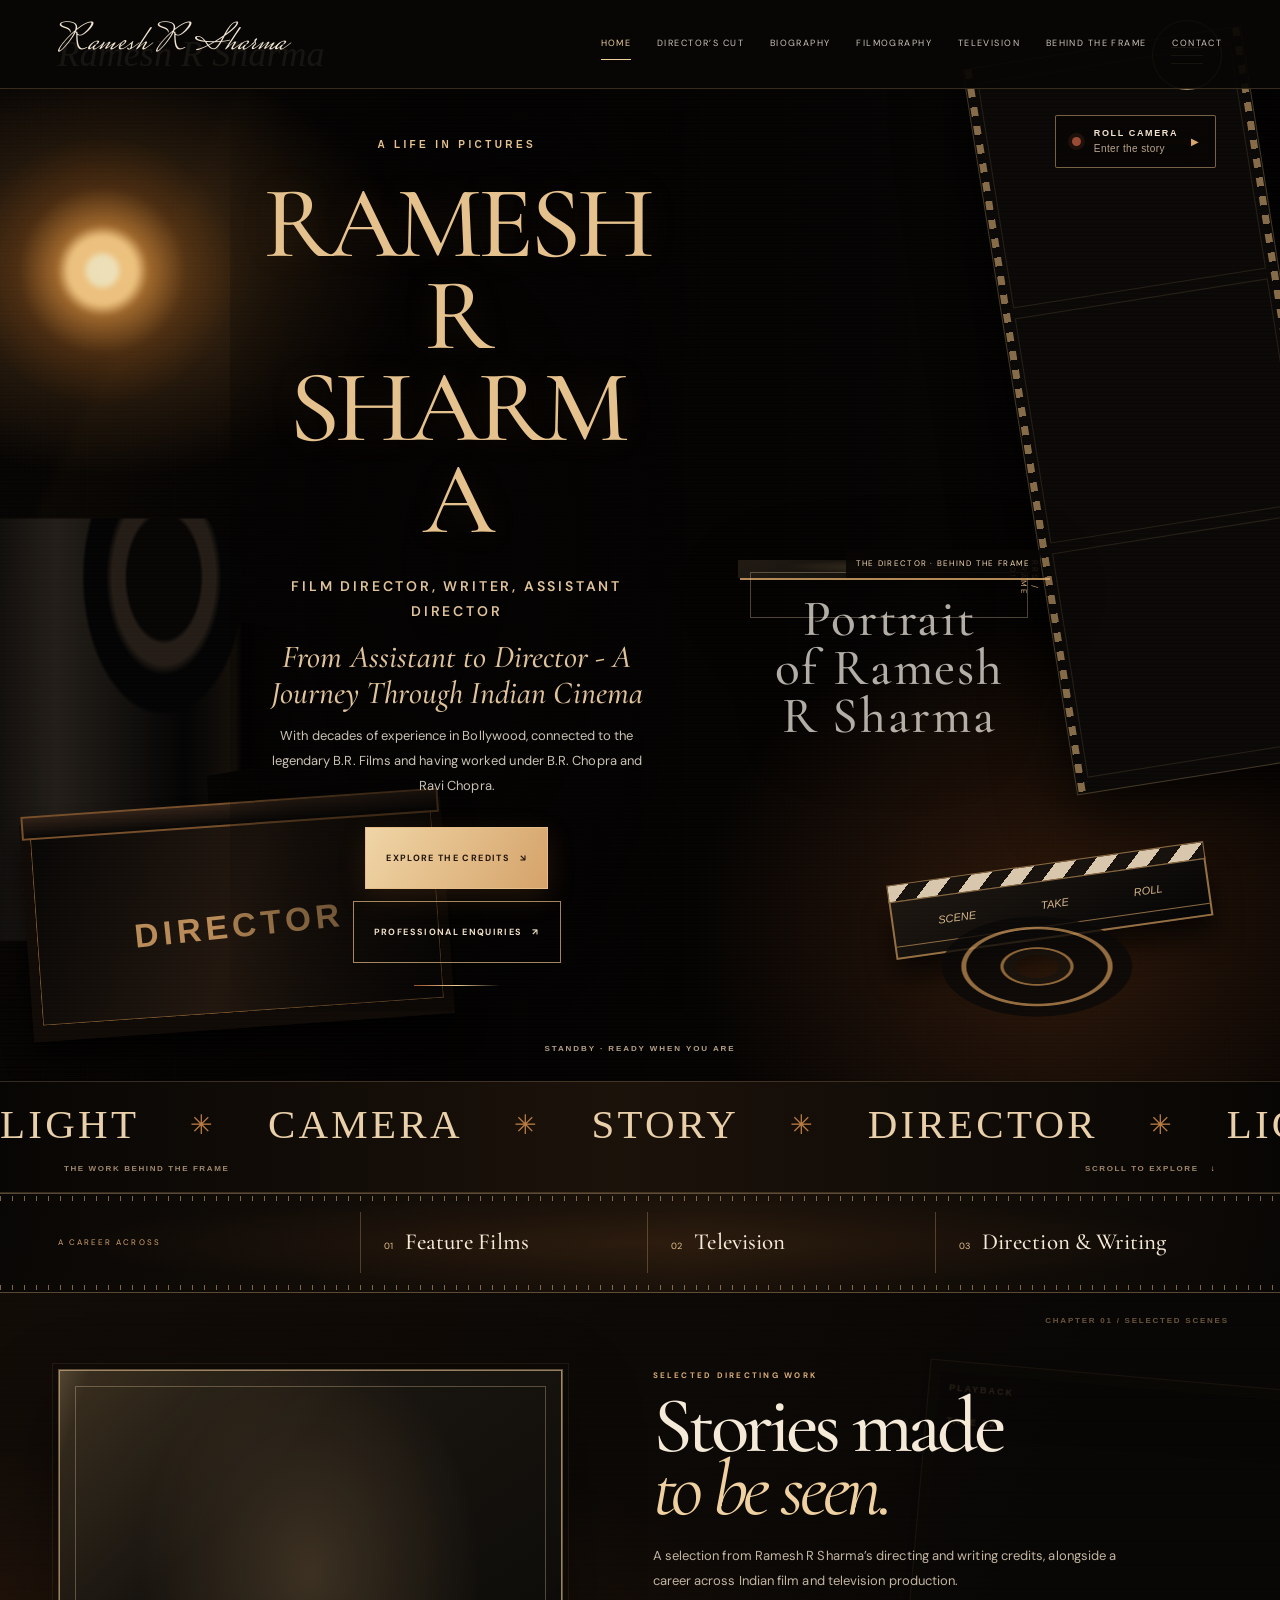
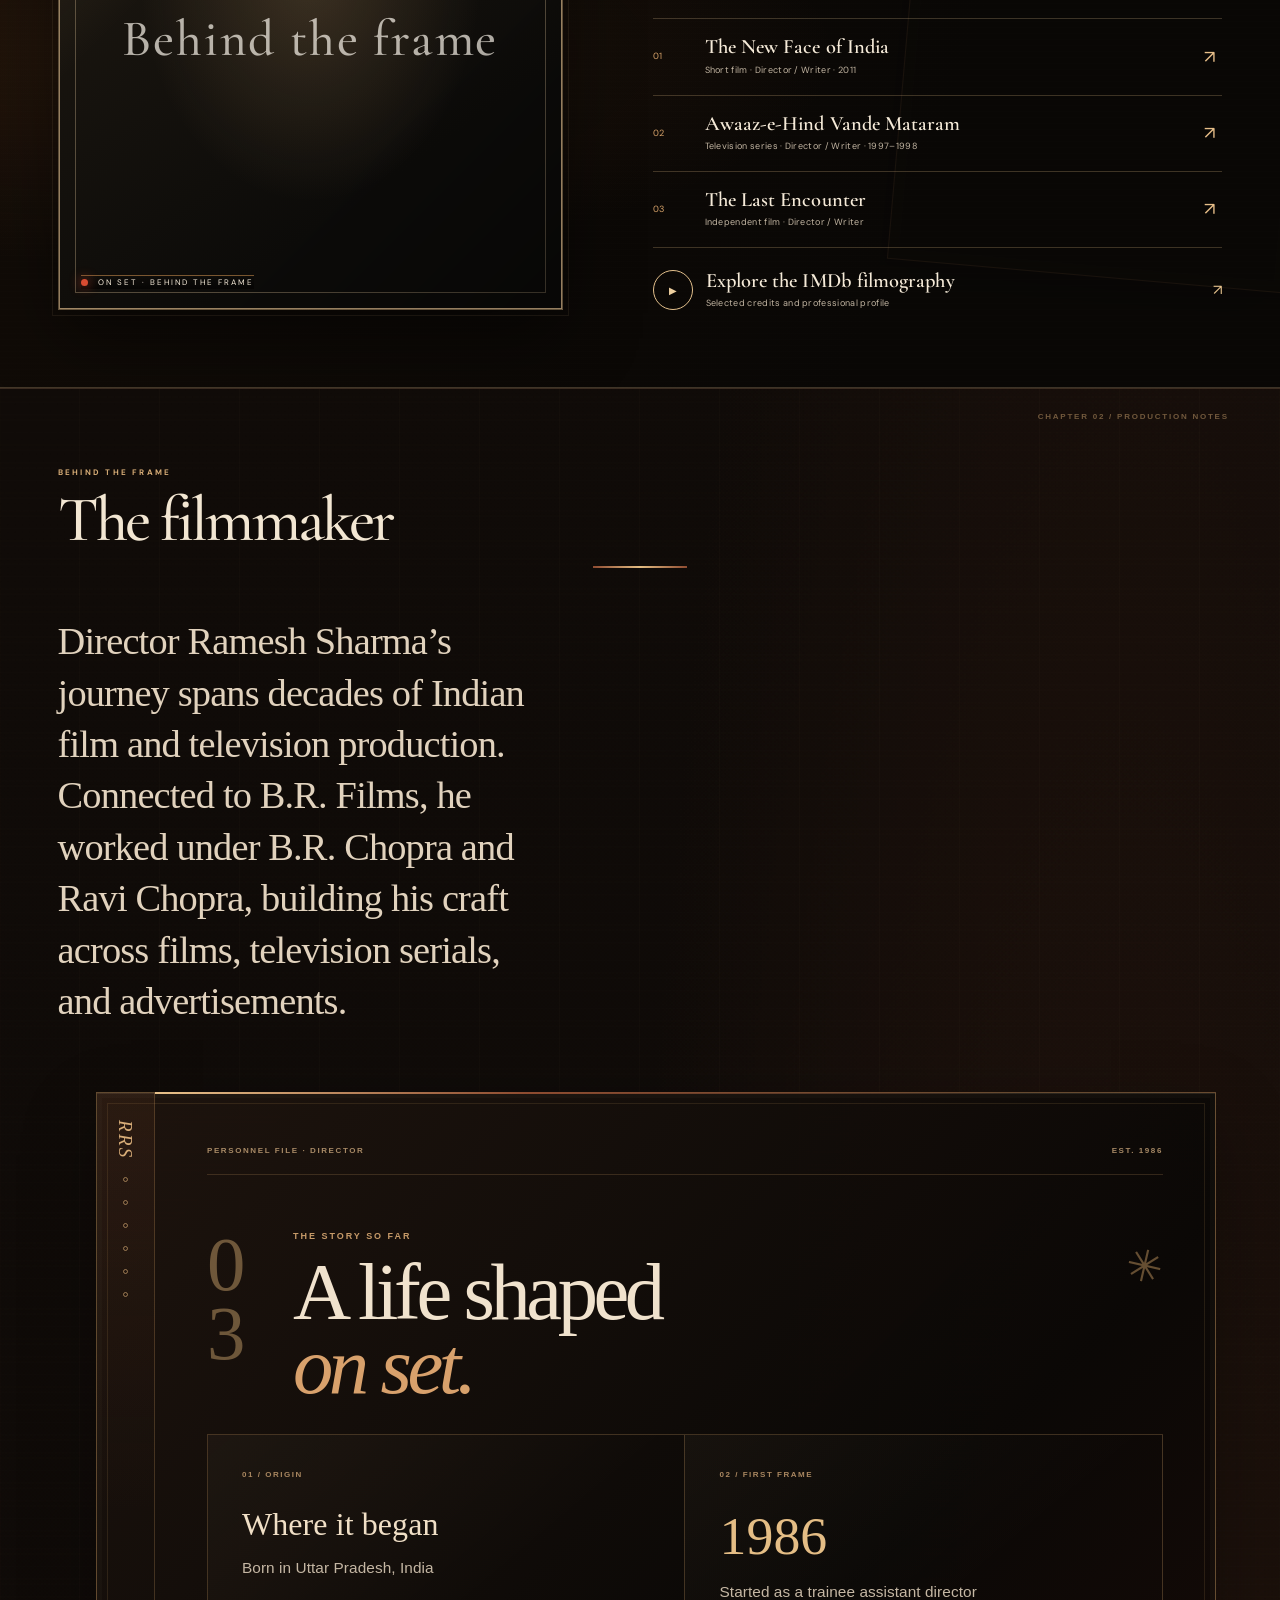
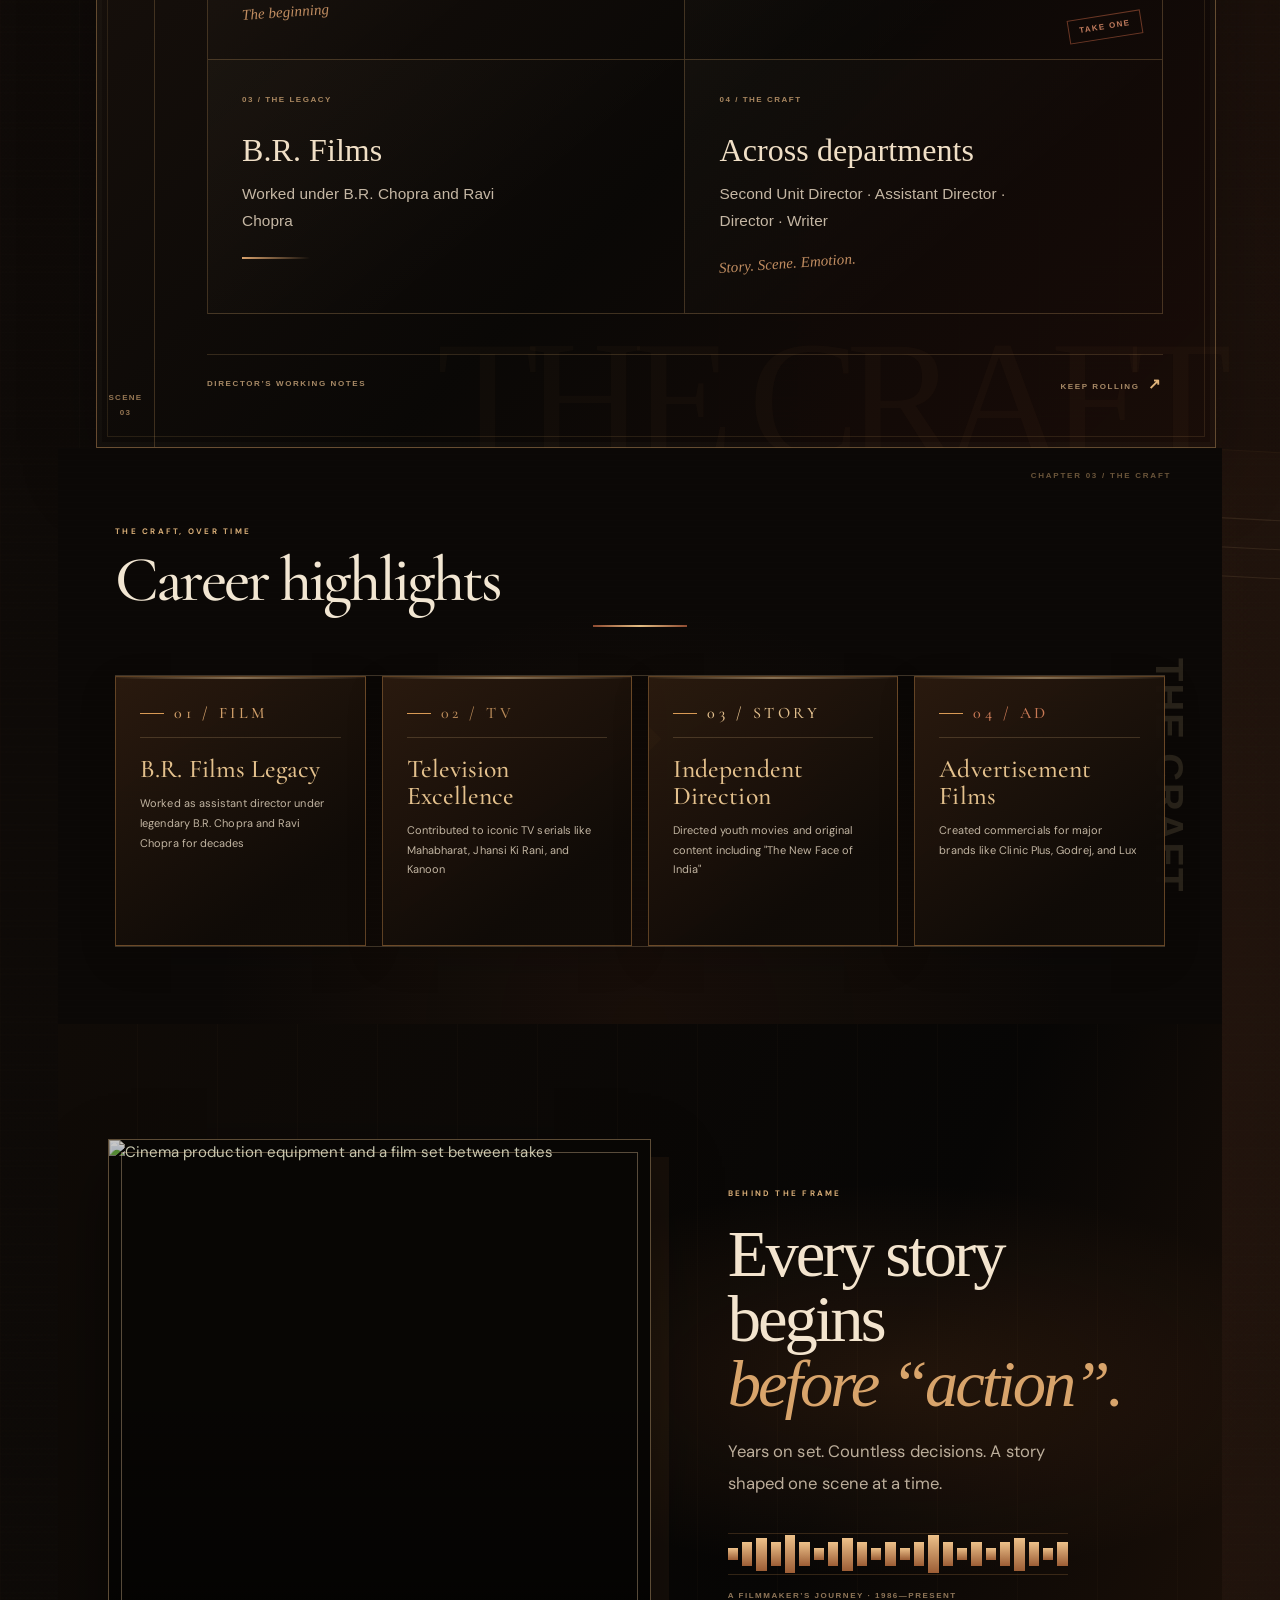
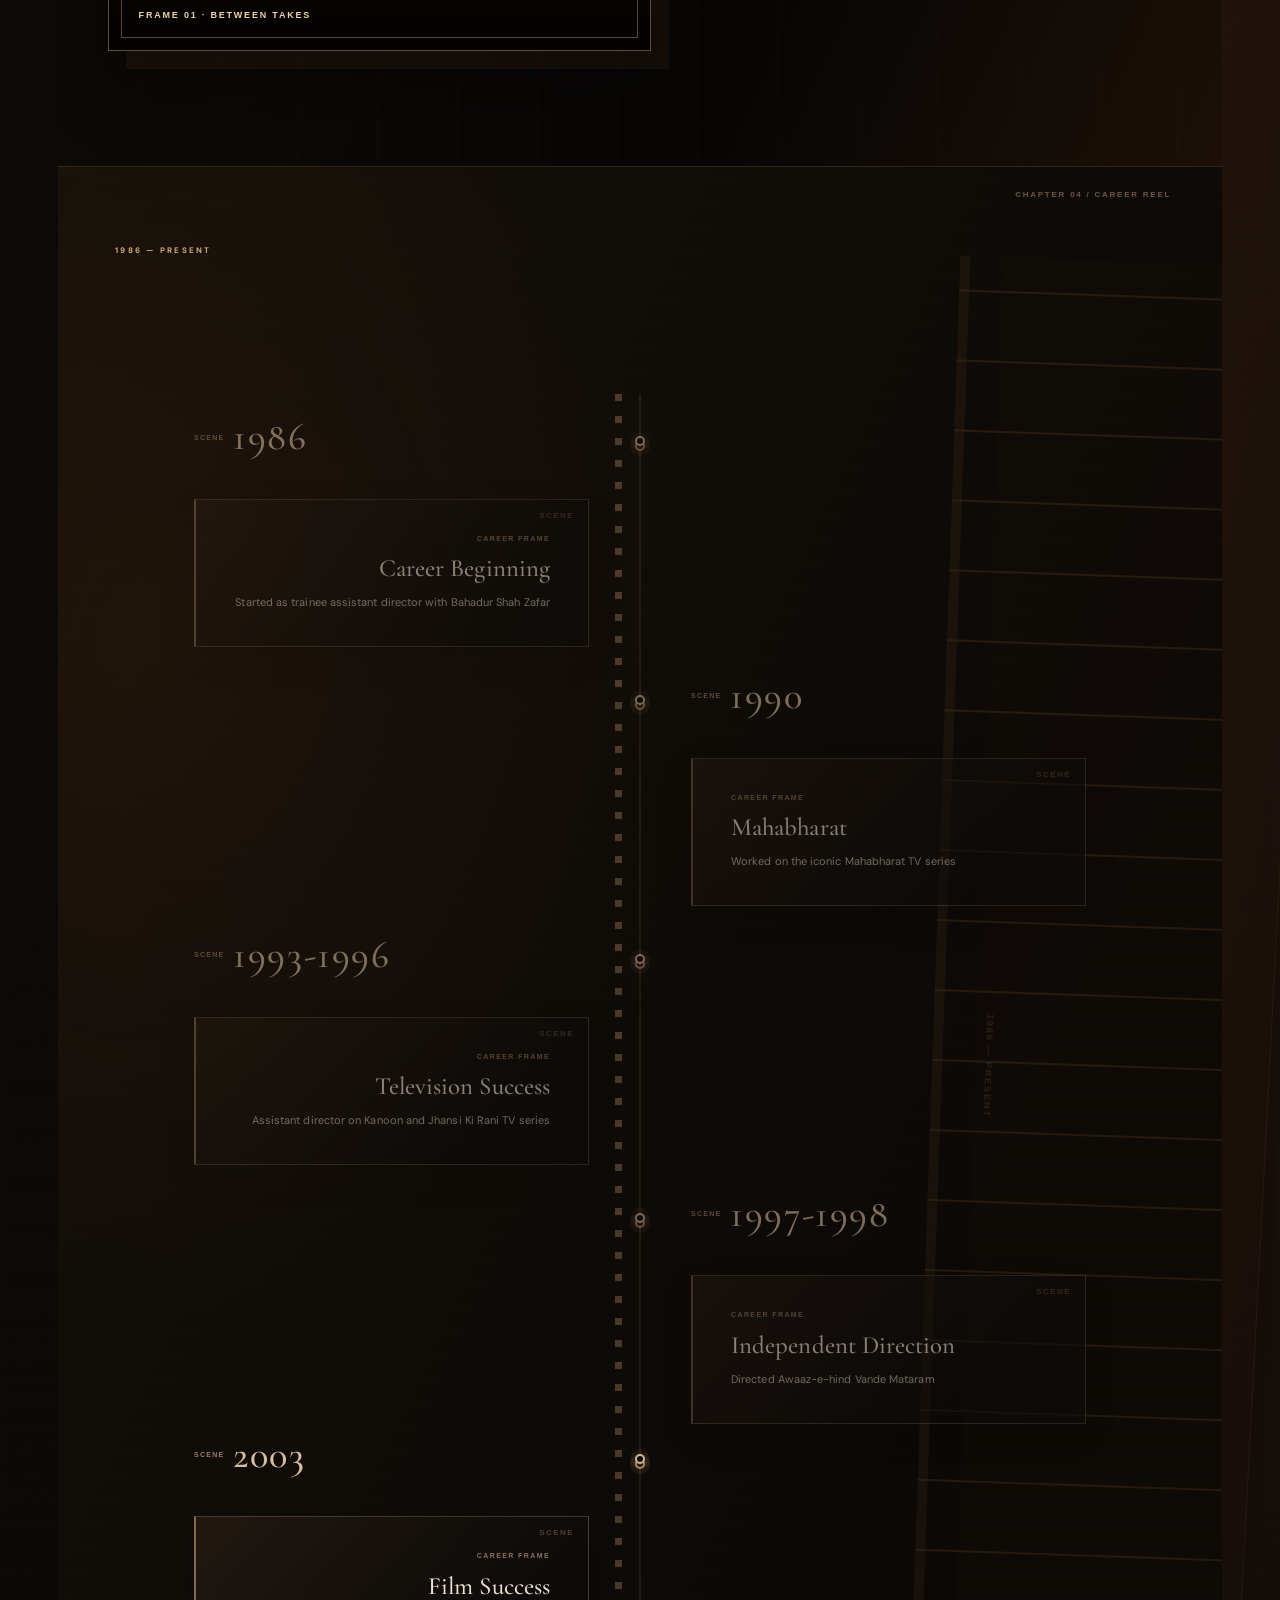
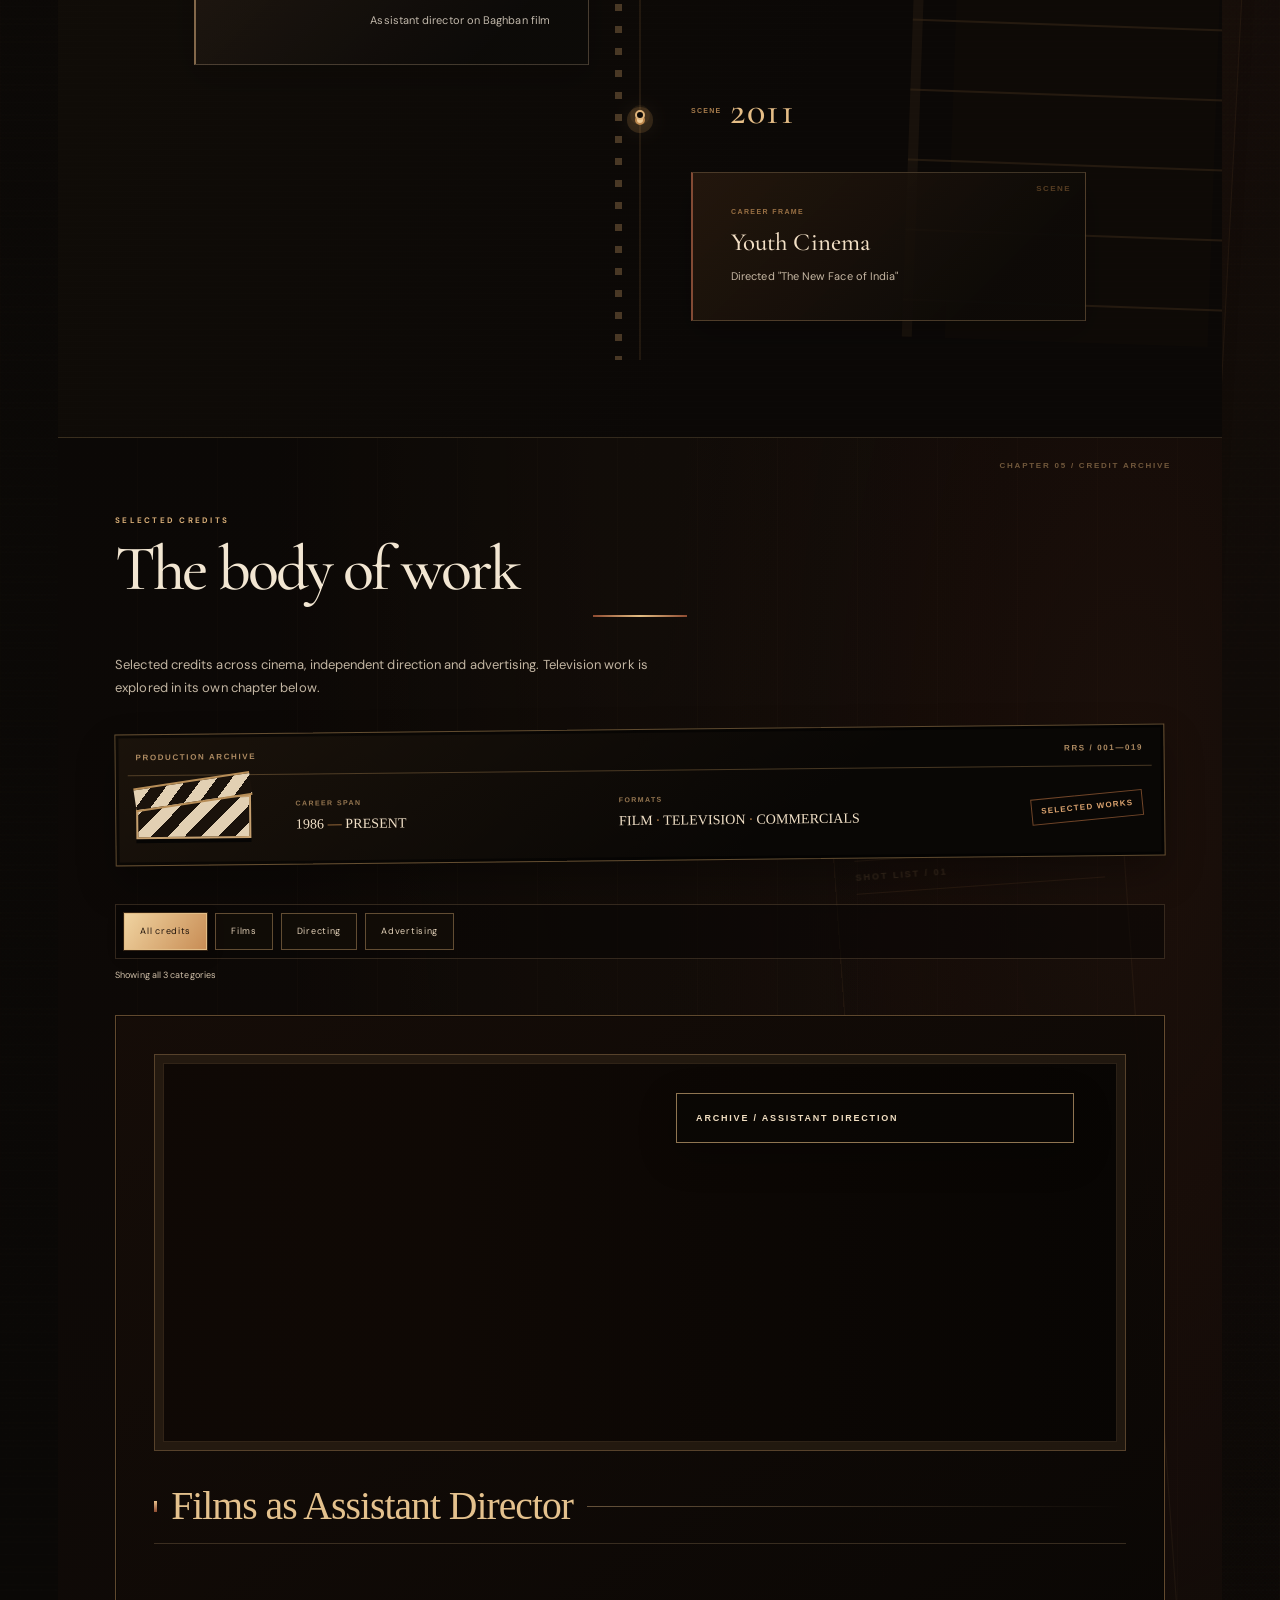
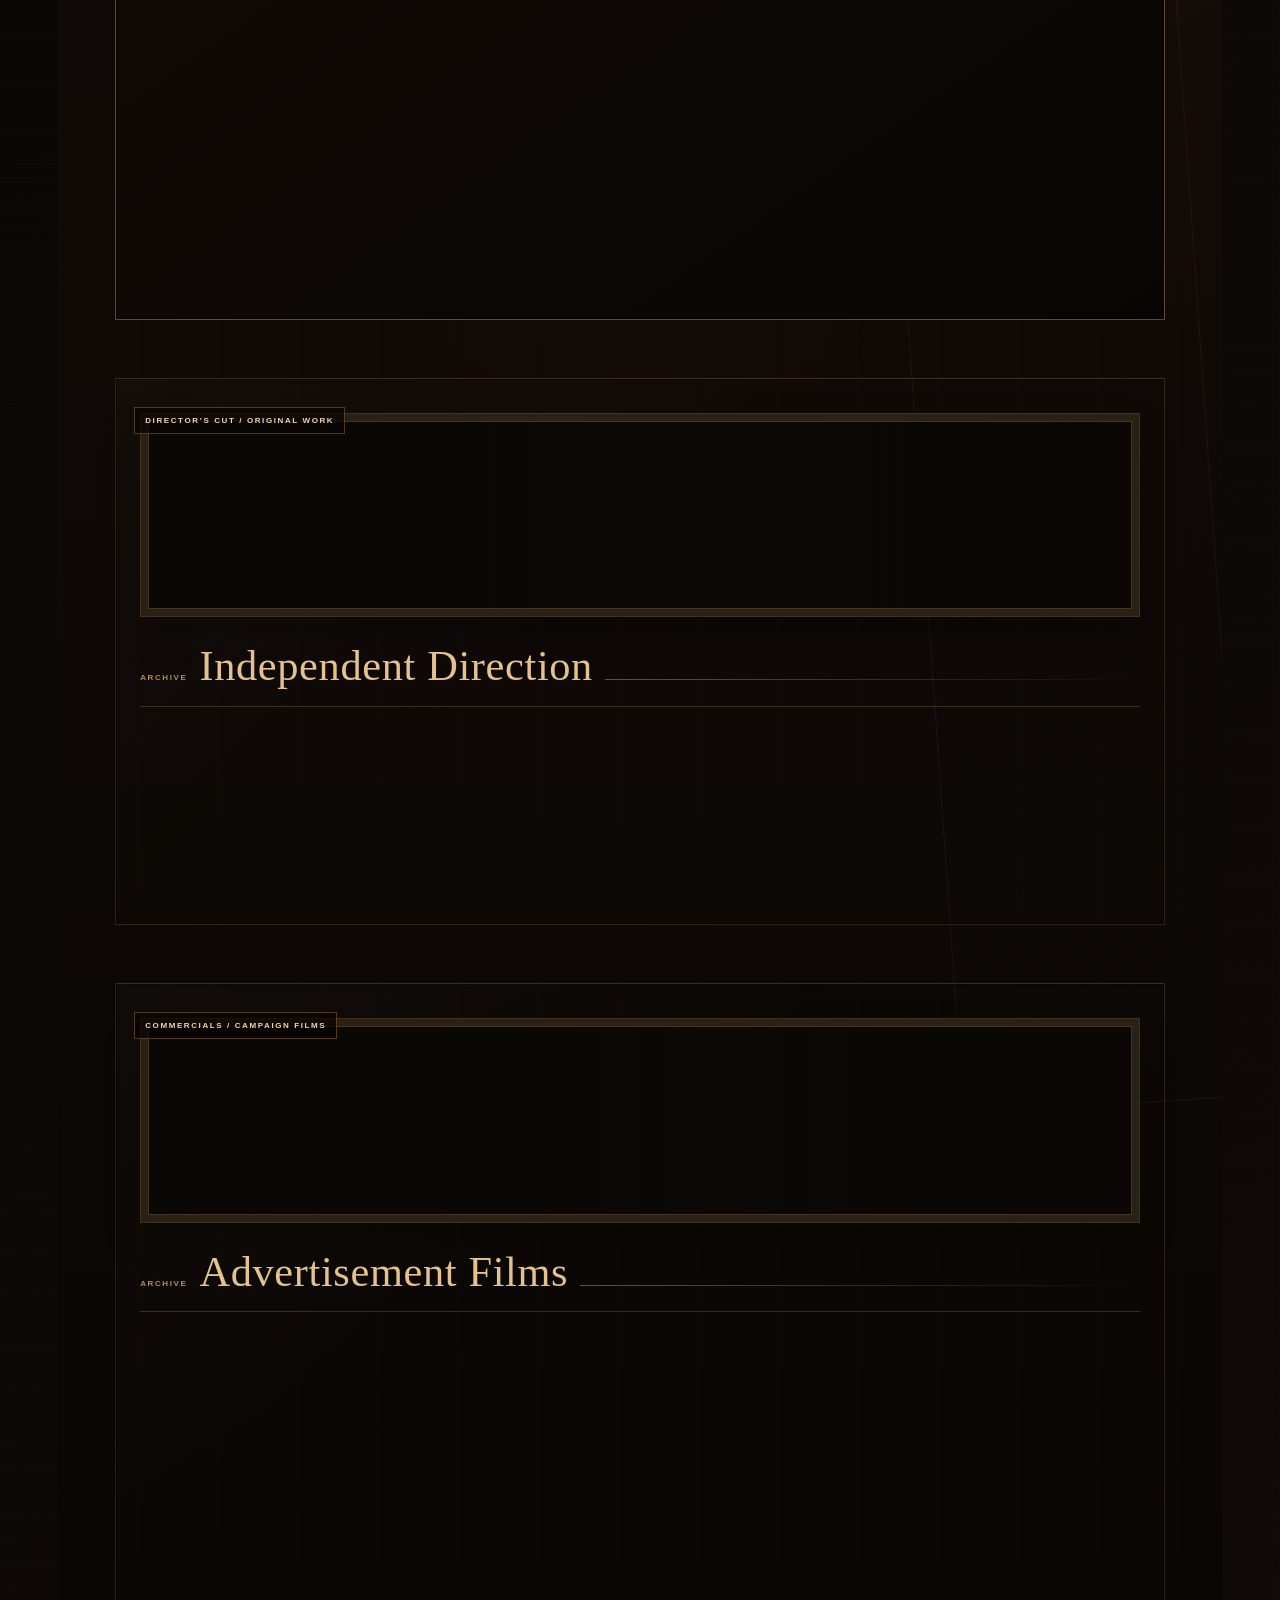
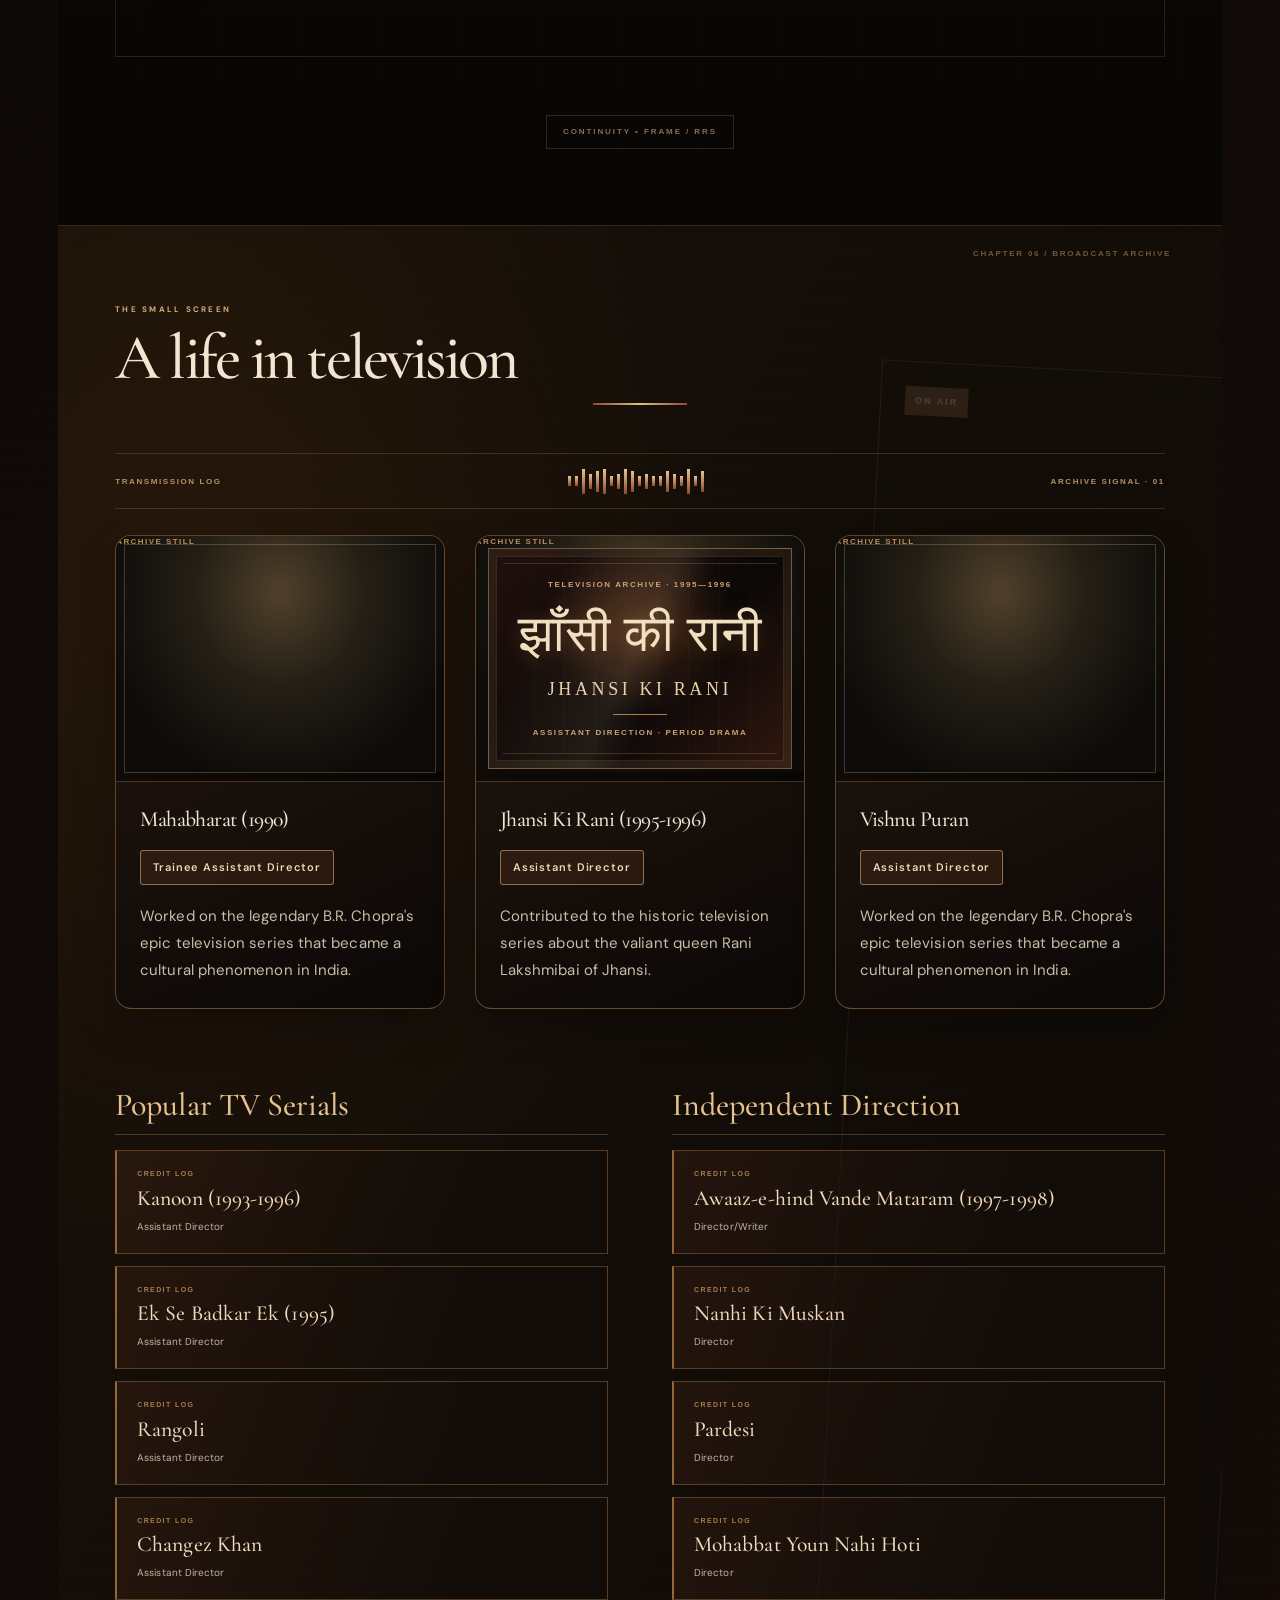
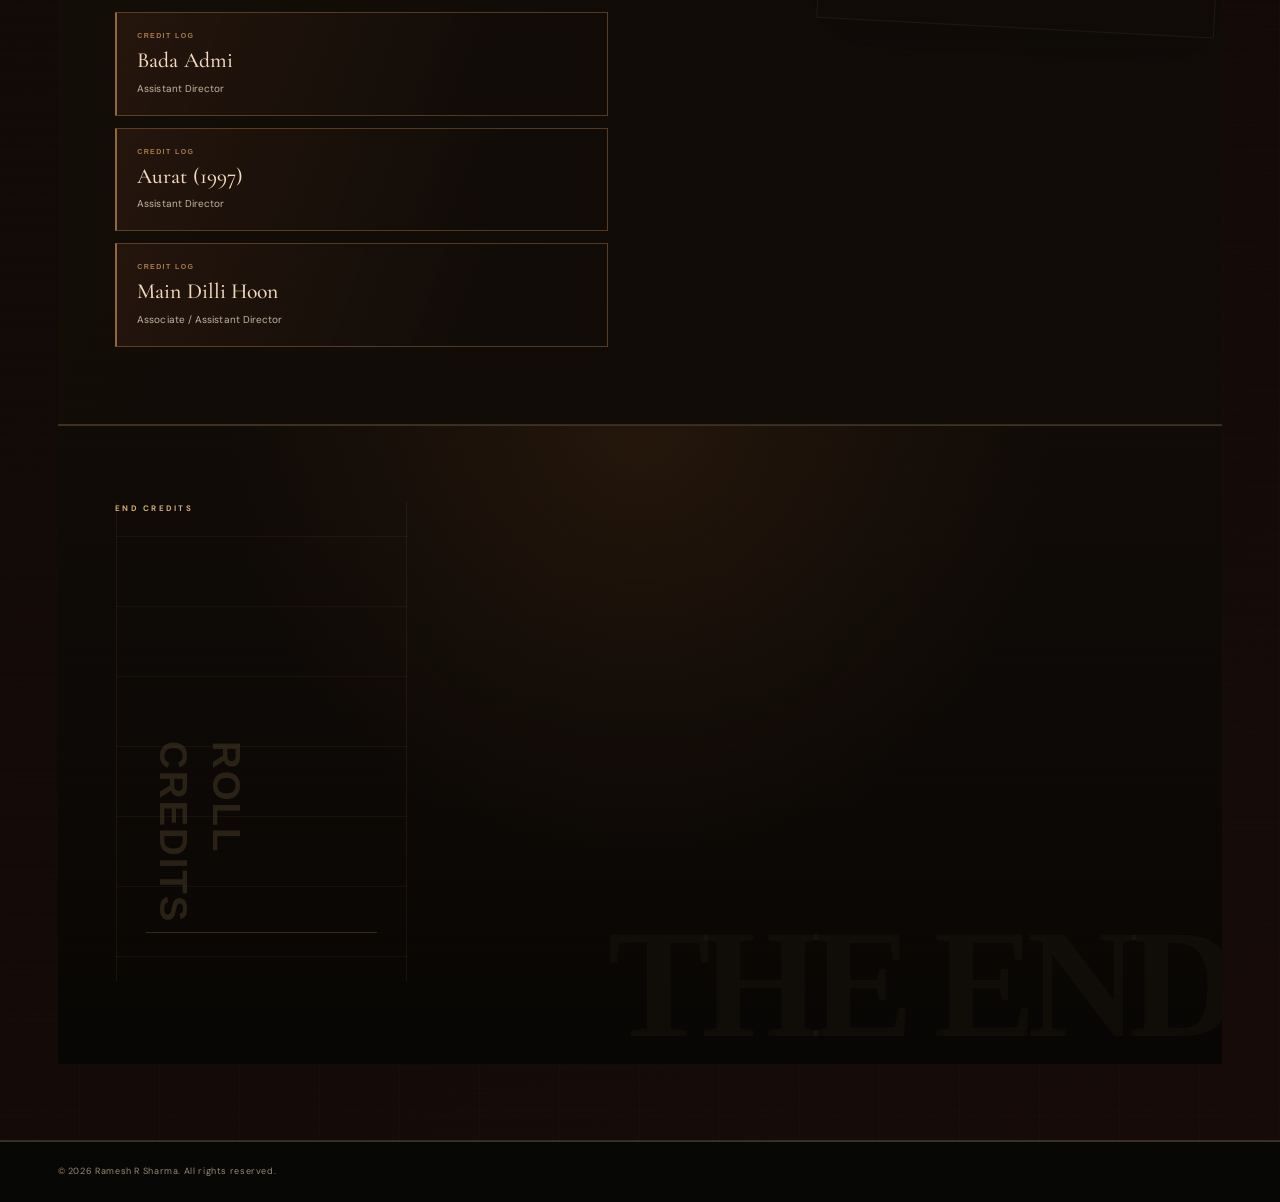
==== commit c13057da: "Revert Facebook API synchronization and archive importer" ====
--- a/index.html
+++ b/index.html
@@ -546,7 +546,7 @@
                         <a href="https://in.linkedin.com/in/ramesh-r-sharma-26b376137" target="_blank" rel="noopener noreferrer" class="social-link">
                             <span>LinkedIn</span>
                         </a>
-                        <a href="https://www.facebook.com/directoramesharma/" target="_blank" rel="noopener noreferrer" class="social-link">
+                        <a href="https://www.facebook.com/p/Ramesh-R-Sharma-100013049229970/" target="_blank" rel="noopener noreferrer" class="social-link">
                             <span>Facebook</span>
                         </a>
                     </div>
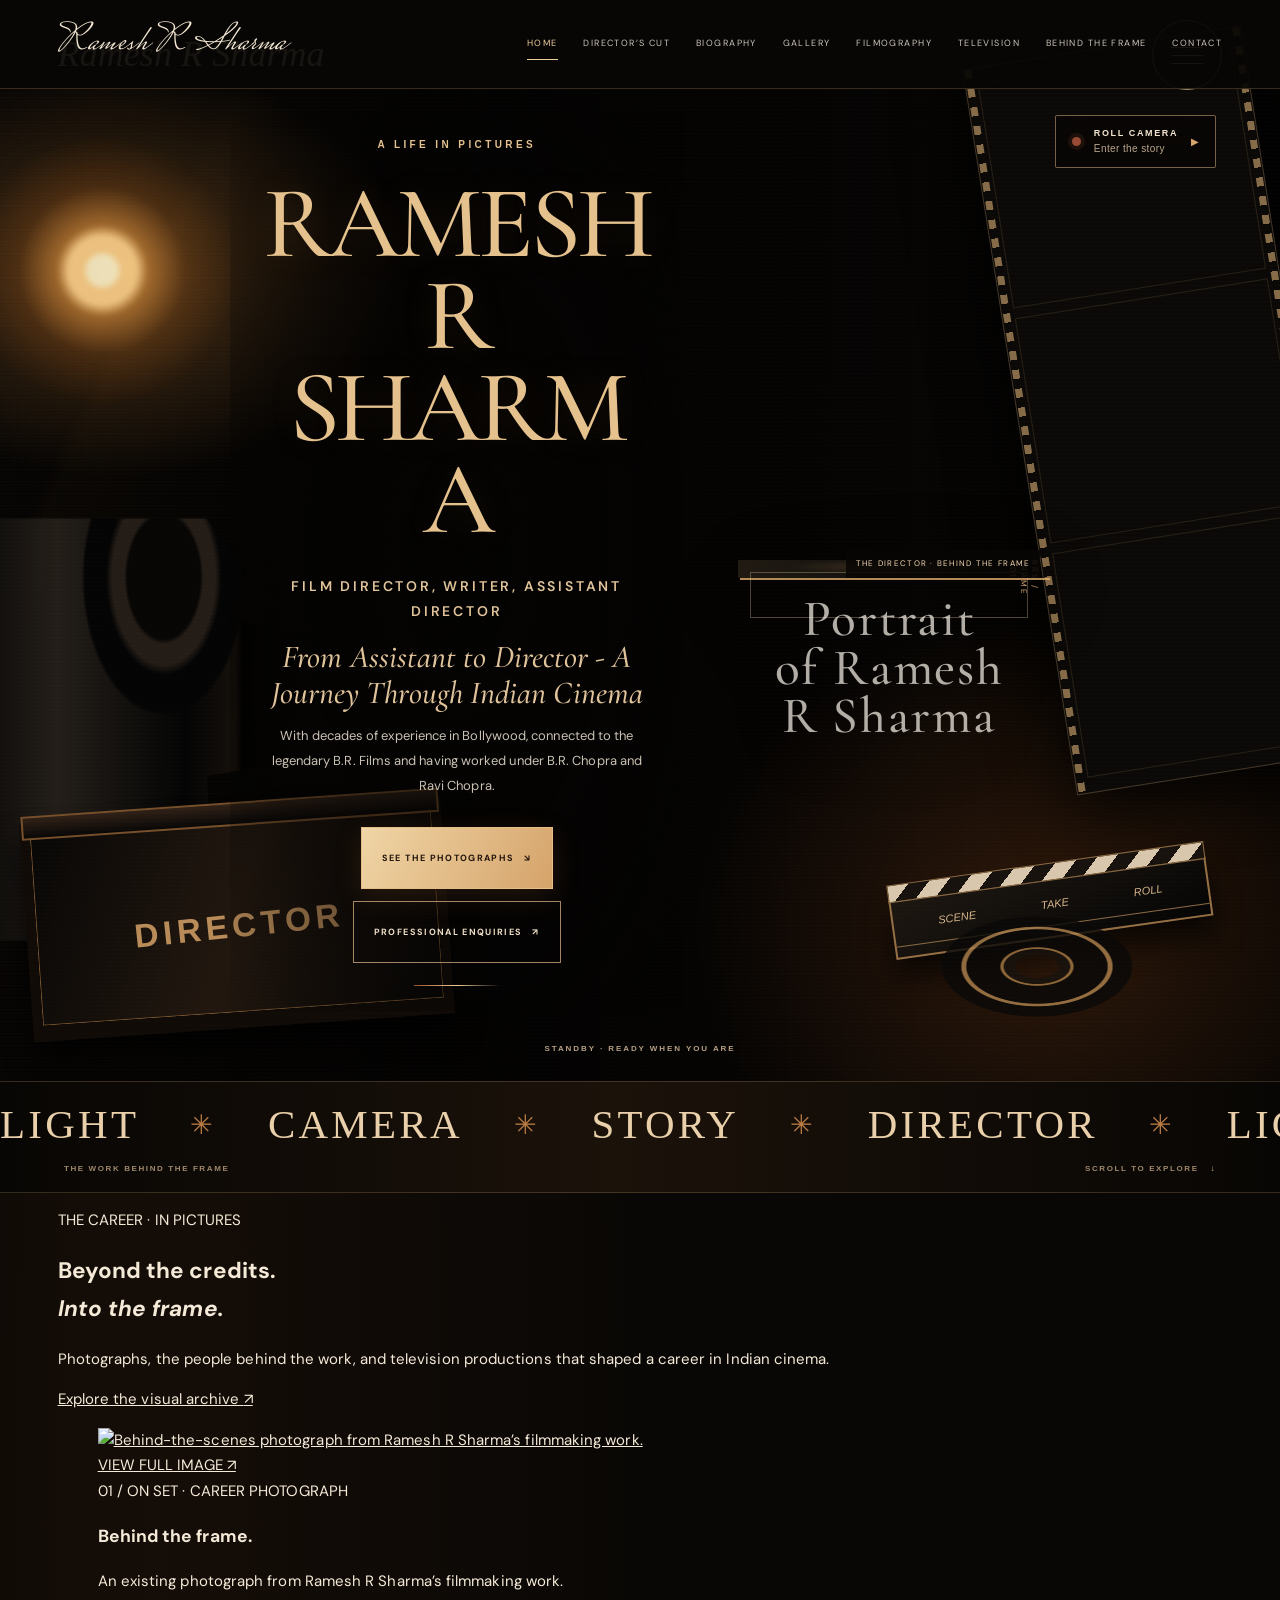
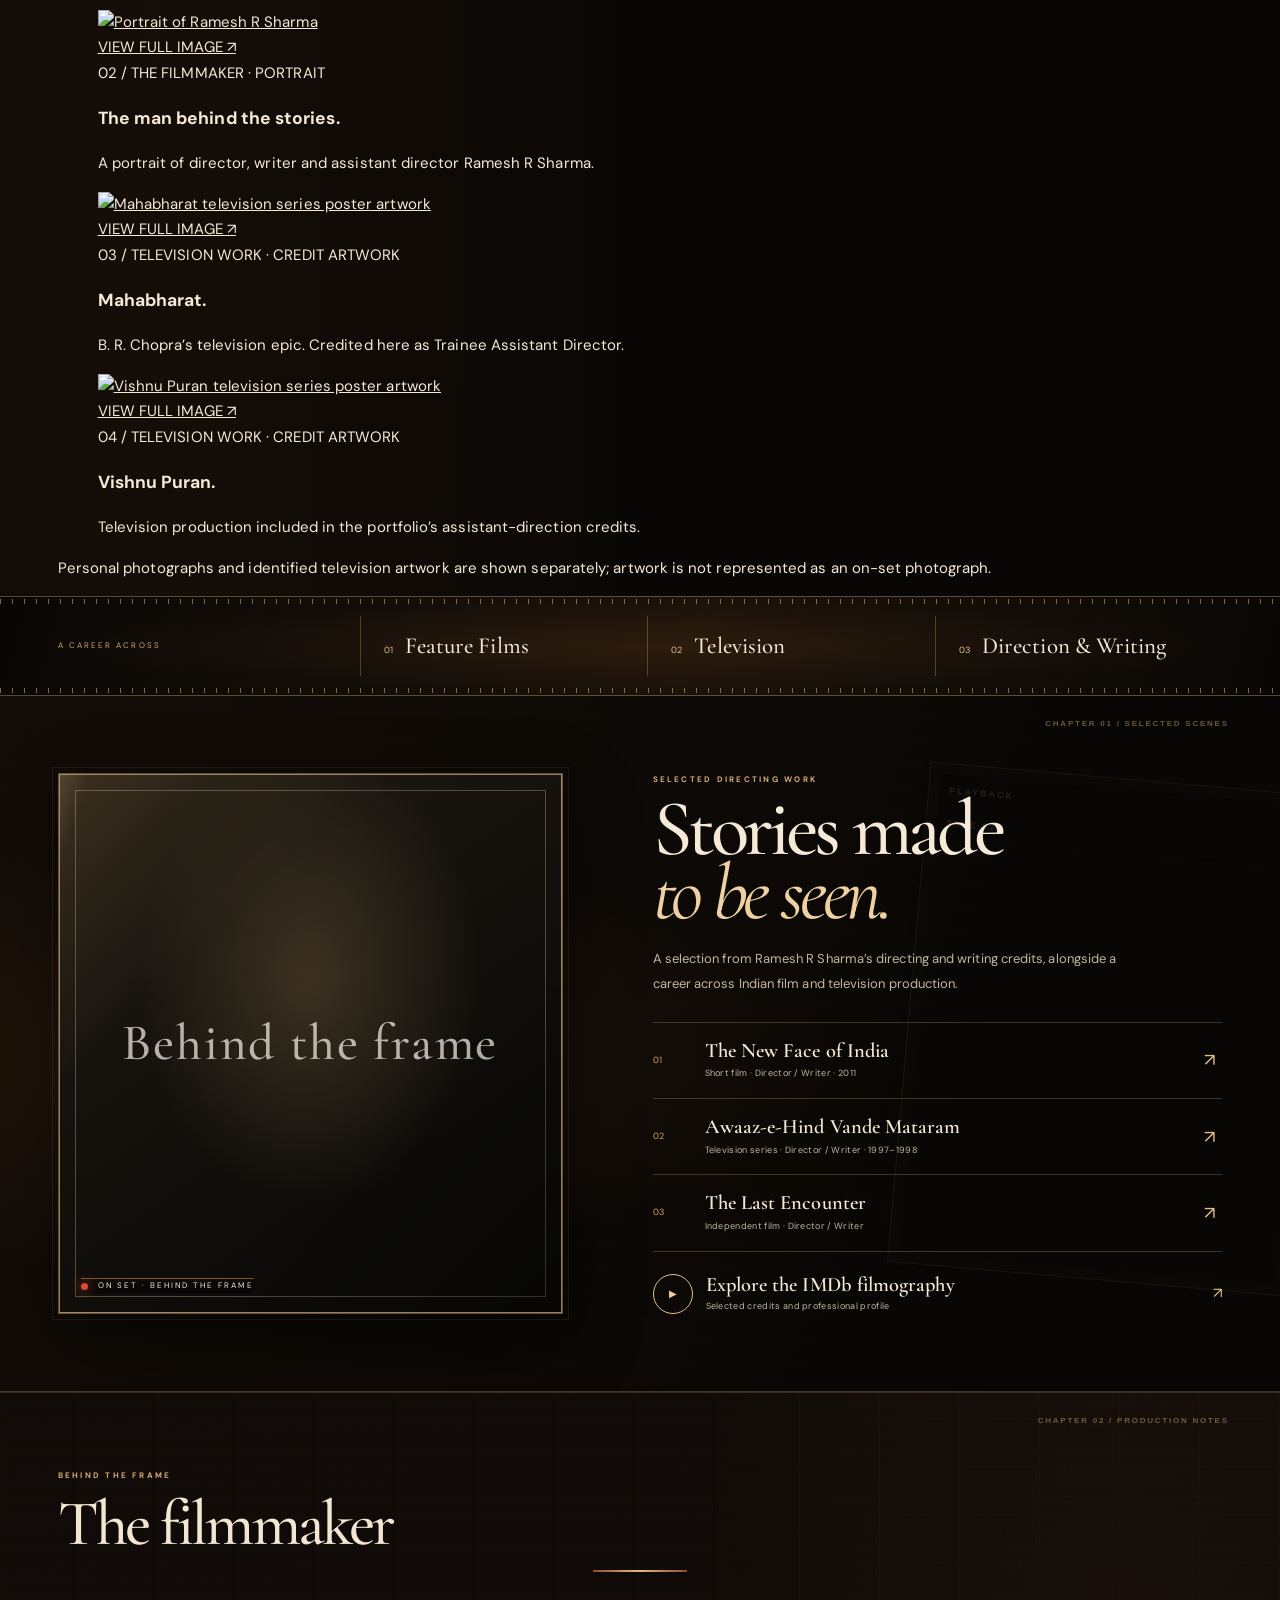
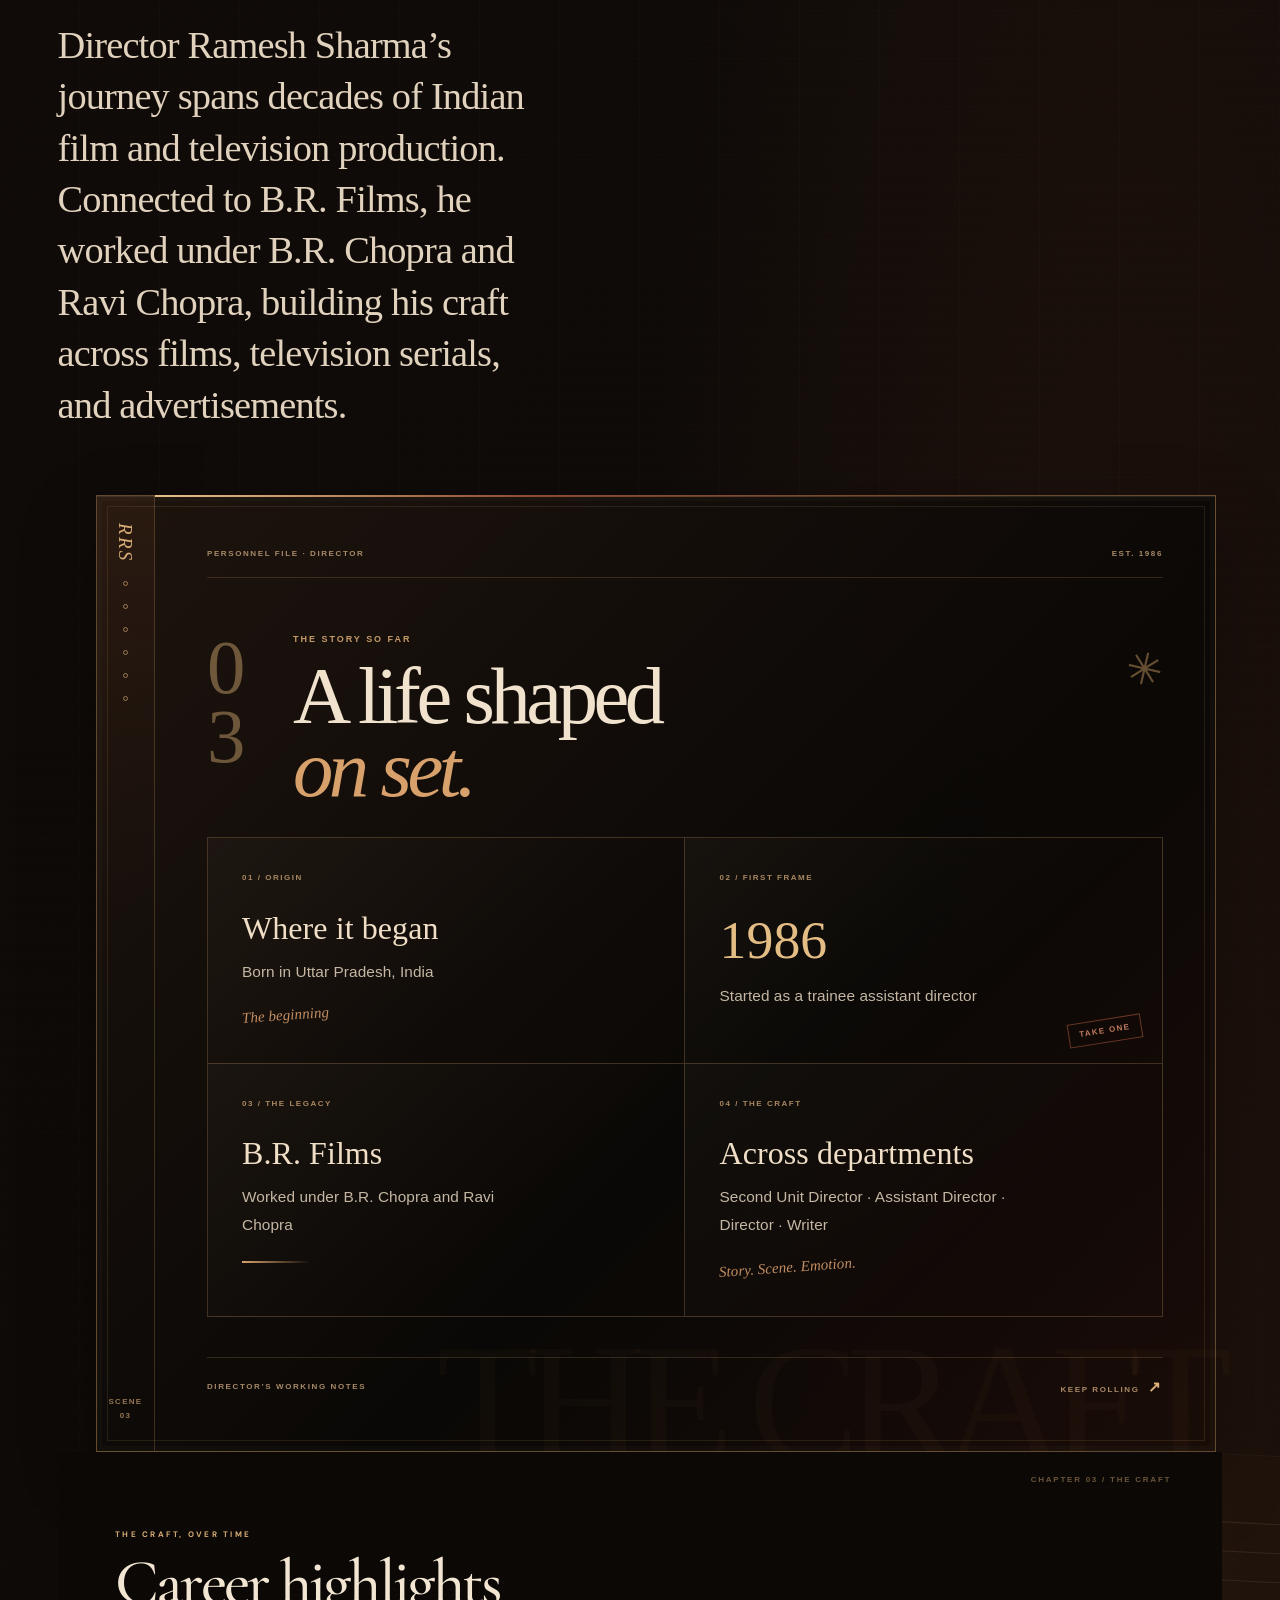
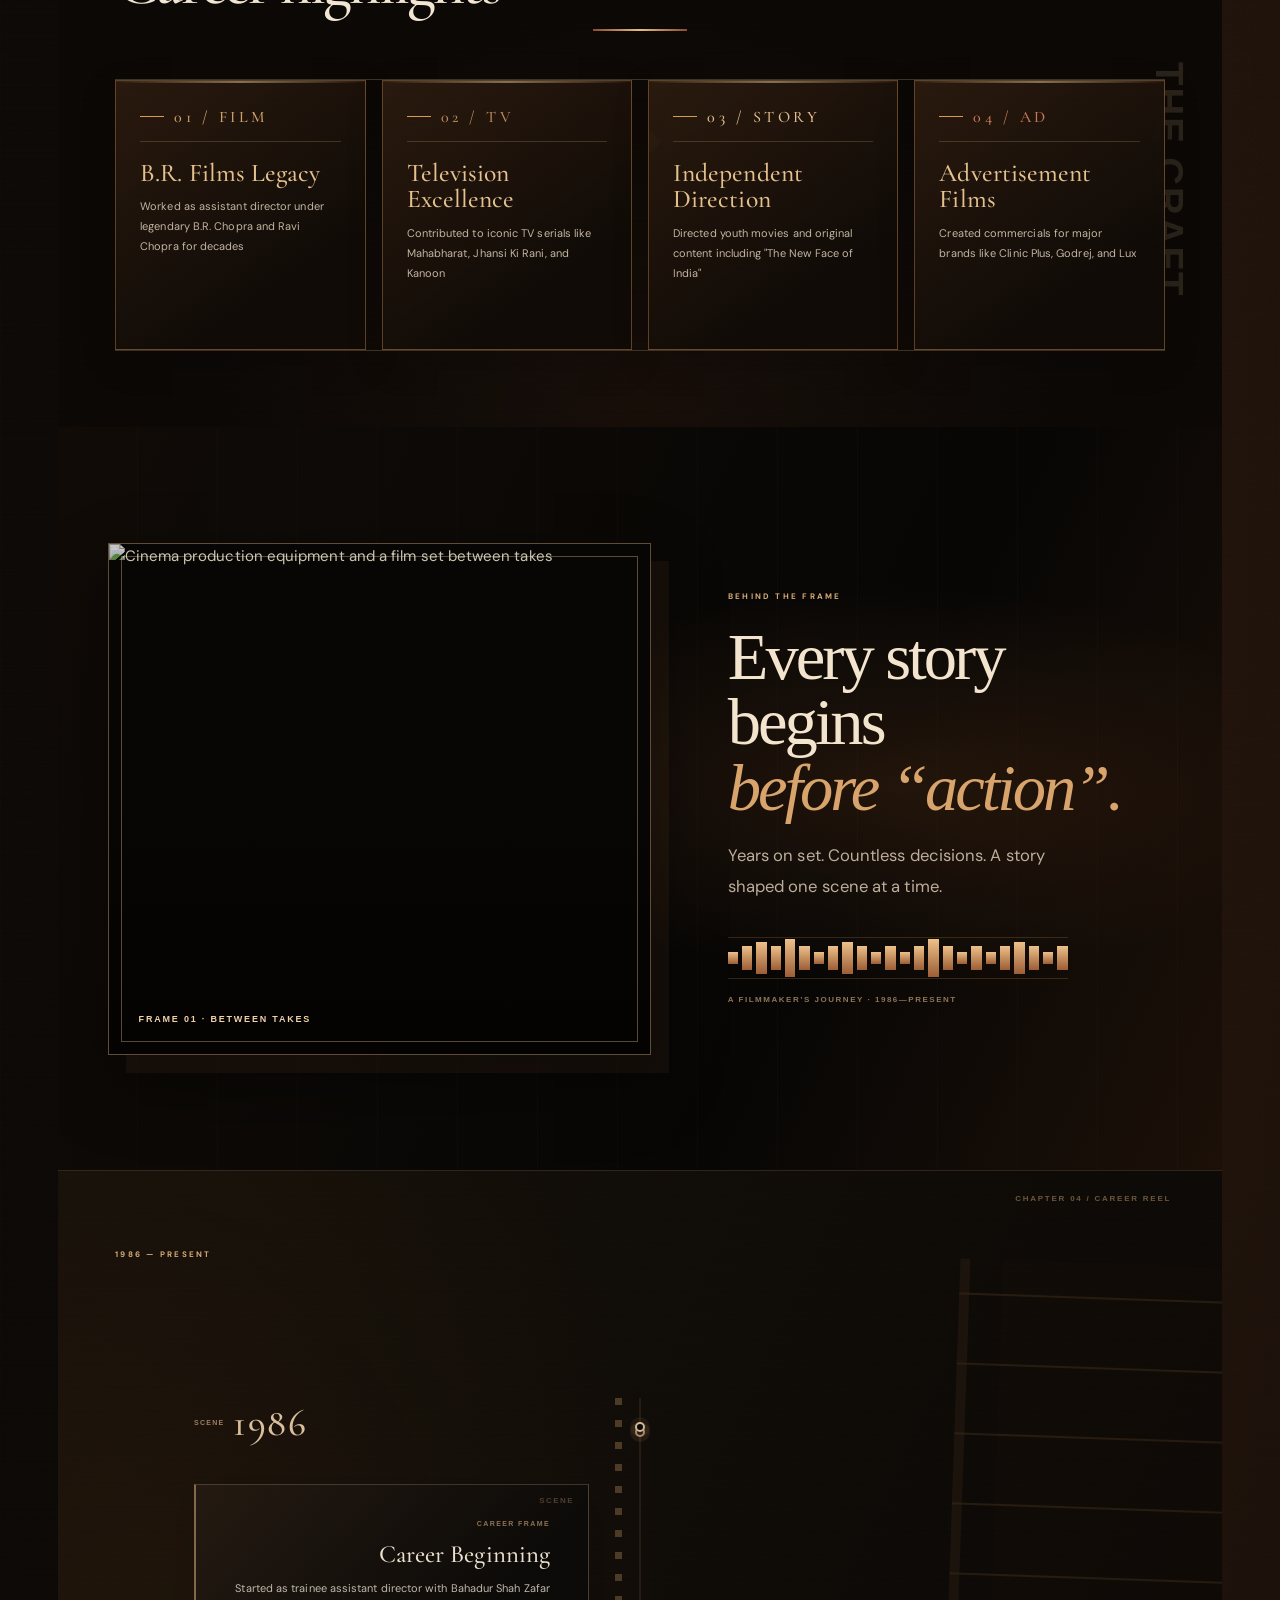
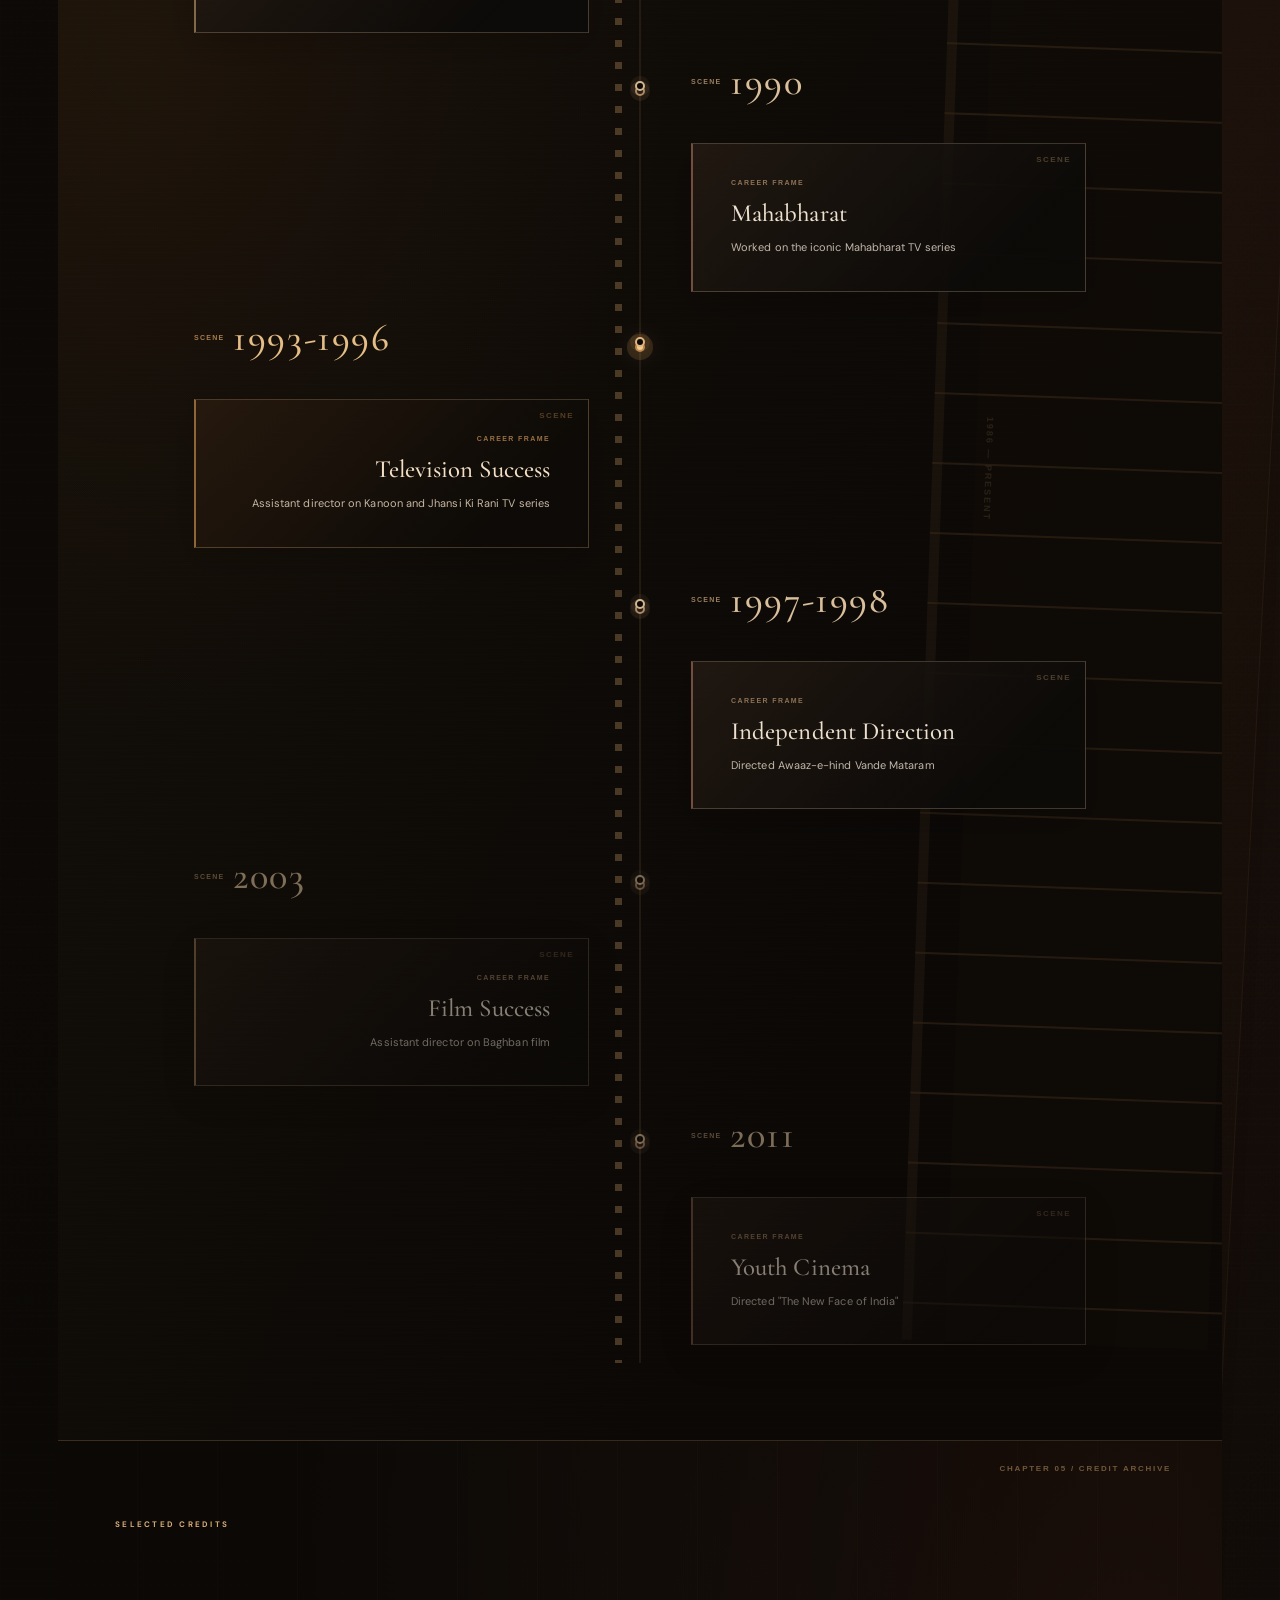
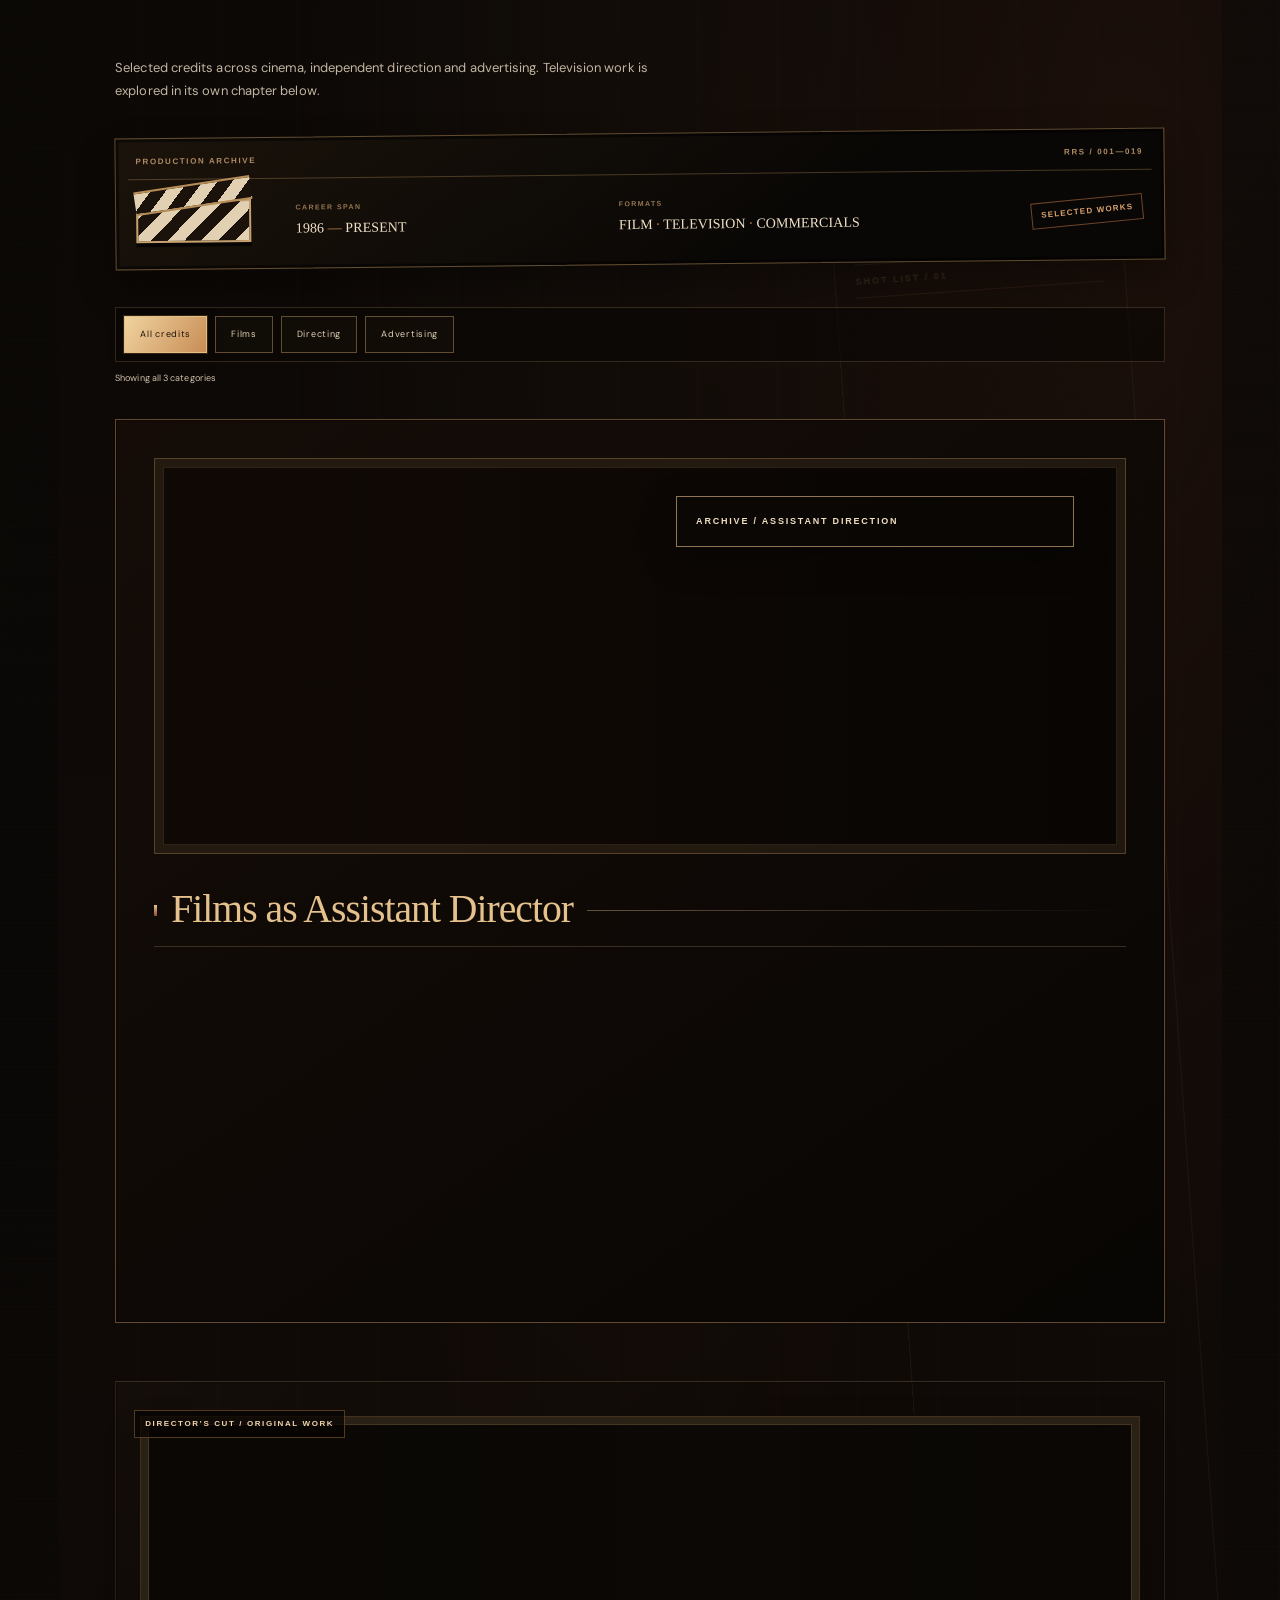
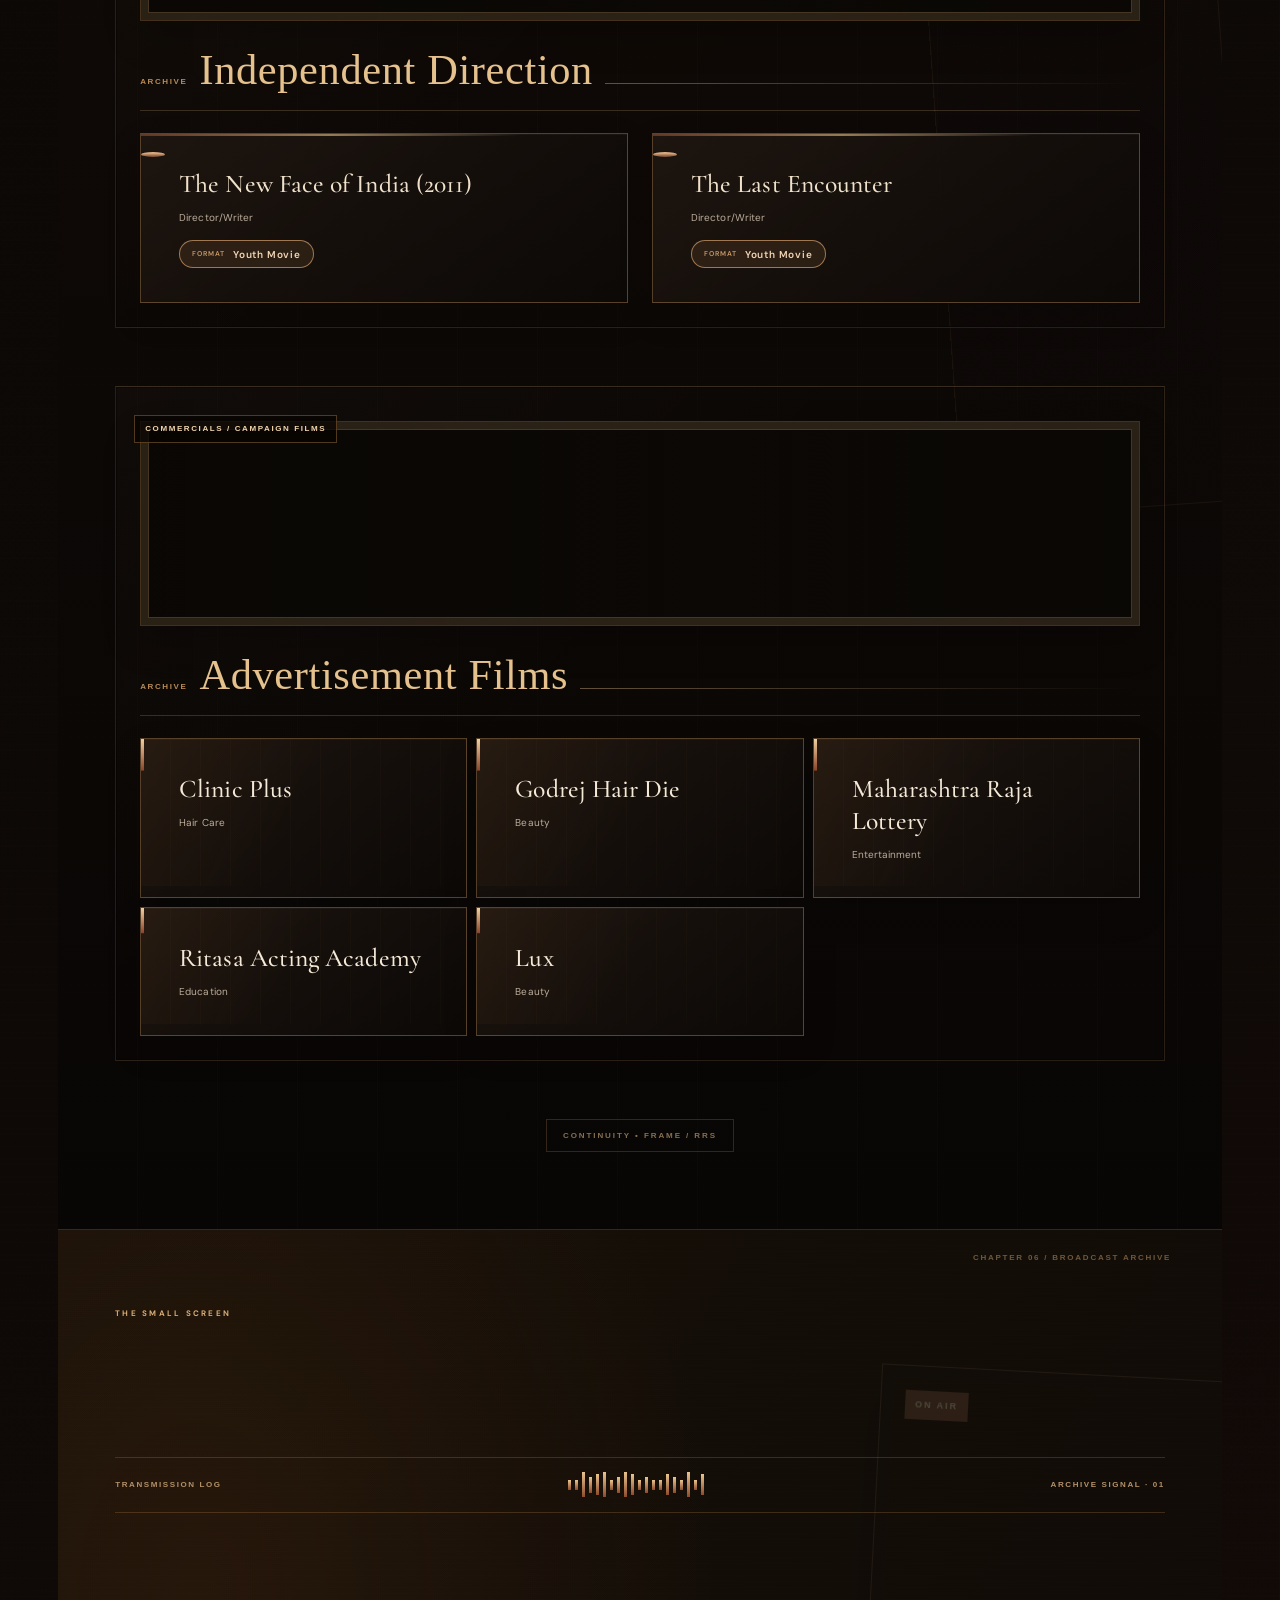
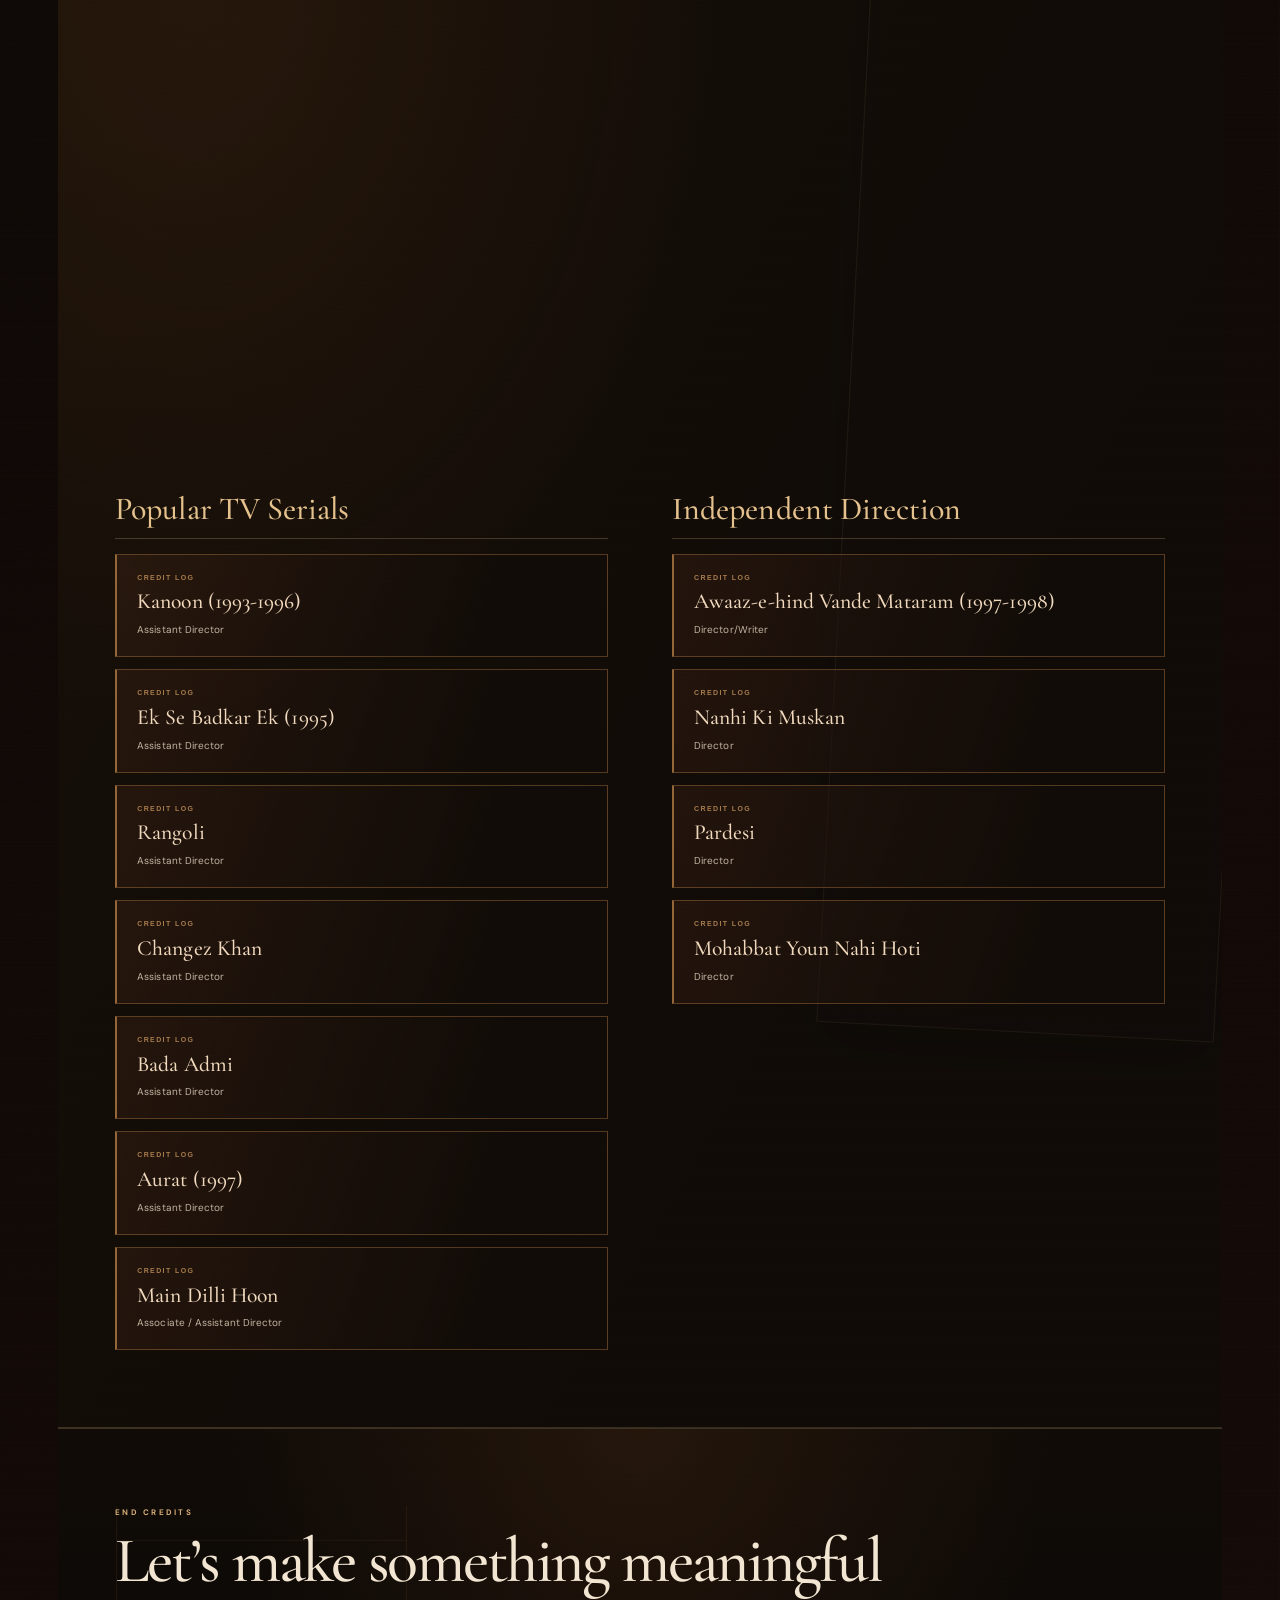
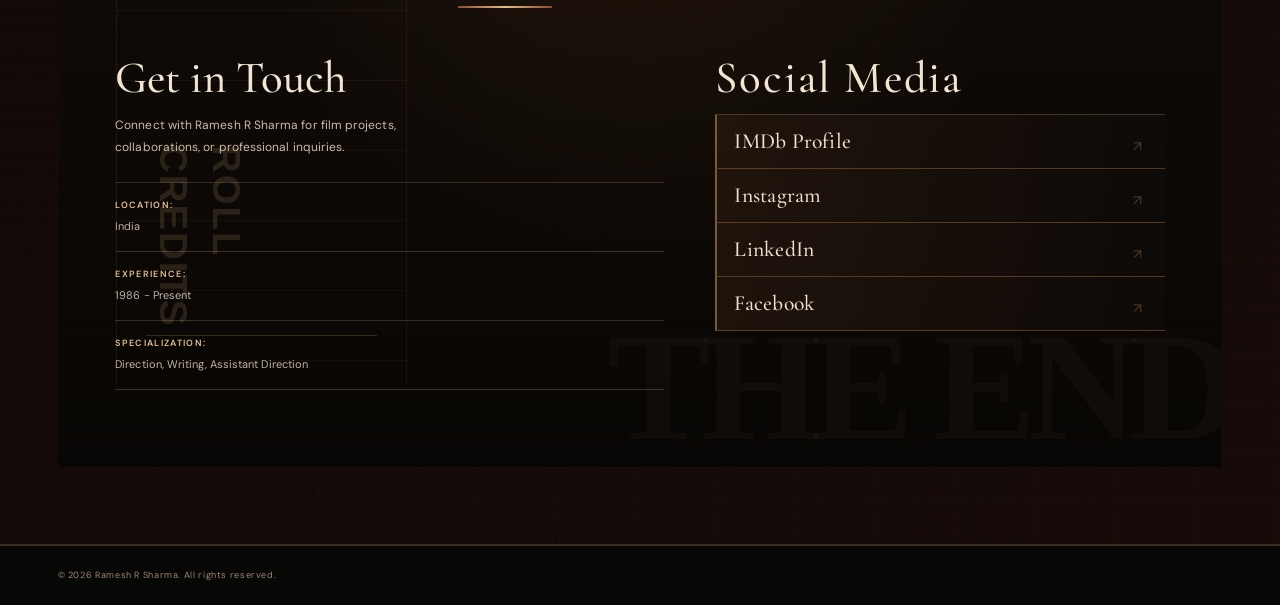
==== commit 86589781: "Add visual career gallery to index.html" ====
--- a/index.html
+++ b/index.html
@@ -33,6 +33,7 @@
     <link rel="stylesheet" href="style.css">
     <link rel="stylesheet" href="cinematic.css">
     <link rel="stylesheet" href="film-world.css">
+    <link rel="stylesheet" href="visual-archive.css">
 </head>
 <body>
     <a class="skip-link" href="#main-content">Skip to content</a>
@@ -46,6 +47,7 @@
                 <li><a href="#home" class="nav__link">Home</a></li>
                 <li><a href="#directors-cut" class="nav__link">Director’s Cut</a></li>
                 <li><a href="#bio" class="nav__link">Biography</a></li>
+                <li><a href="#visual-stories" class="nav__link">Gallery</a></li>
                 <li><a href="#filmography" class="nav__link">Filmography</a></li>
                 <li><a href="#tv-serials" class="nav__link">Television</a></li>
                 <li><a href="behind-the-frame.html" class="nav__link">Behind the Frame</a></li>
@@ -66,9 +68,9 @@
             <div class="hero__set-light"></div>
             <div class="hero__set-camera"></div>
             <div class="hero__set-filmstrip">
-                <img src="https://images.unsplash.com/photo-1485846234645-a62644f84728?auto=format&fit=crop&w=600&q=85" alt="" fetchpriority="high">
-                <img src="https://images.unsplash.com/photo-1478720568477-152d9b164e26?auto=format&fit=crop&w=600&q=85" alt="" loading="lazy">
-                <img src="https://images.unsplash.com/photo-1517604931442-7e0c8ed2963c?auto=format&fit=crop&w=600&q=85" alt="" loading="lazy">
+                <img src="https://res.cloudinary.com/dipuhwwmz/image/upload/v1766901441/DSC08995_lnmion.jpg" alt="" fetchpriority="high">
+                <img src="https://res.cloudinary.com/dipuhwwmz/image/upload/v1766900320/IMG-20210510-WA0031_qj7vcw.jpg" alt="" loading="lazy">
+                <img src="https://m.media-amazon.com/images/M/MV5BYzZiY2QyNTMtNTMzMi00ODZkLWEwNWItYmJiM2MyNWJmY2Q5XkEyXkFqcGc@._V1_.jpg" alt="" loading="lazy">
             </div>
             <div class="hero__set-chair"><span>DIRECTOR</span></div>
             <div class="hero__set-clapper"><span>SCENE</span><span>TAKE</span><span>ROLL</span><i></i></div>
@@ -84,7 +86,7 @@
                 <p class="hero__tagline">From Assistant to Director - A Journey Through Indian Cinema</p>
                 <p class="hero__description">With decades of experience in Bollywood, connected to the legendary B.R. Films and having worked under B.R. Chopra and Ravi Chopra.</p>
                 <div class="hero__buttons">
-                    <a class="btn btn--primary" href="#filmography">Explore the Credits <span aria-hidden="true">↘</span></a>
+                    <a class="btn btn--primary" href="#visual-stories">See the Photographs <span aria-hidden="true">↘</span></a>
                     <a class="btn btn--outline" href="#contact">Professional Enquiries <span aria-hidden="true">↗</span></a>
                 </div>
             </div>
@@ -100,6 +102,69 @@
             <span>LIGHT</span><i>✳</i><span>CAMERA</span><i>✳</i><span>STORY</span><i>✳</i><span>DIRECTOR</span><i>✳</i><span>LIGHT</span><i>✳</i><span>CAMERA</span><i>✳</i><span>STORY</span><i>✳</i><span>DIRECTOR</span><i>✳</i>
         </div>
         <div class="story-trailer__caption"><span>THE WORK BEHIND THE FRAME</span><span>SCROLL TO EXPLORE <b aria-hidden="true">↓</b></span></div>
+    </section>
+
+    <!-- Original portfolio photography and credited television artwork, not a Facebook feed. -->
+    <section class="rrs-visual-gallery rrs-visual-gallery--home" id="visual-stories" aria-labelledby="visual-stories-title">
+      <div class="container">
+        <div class="rrs-visual-gallery__header">
+          <div class="rrs-visual-gallery__intro">
+            <p class="rrs-visual-gallery__eyebrow">THE CAREER · IN PICTURES</p>
+            <h2 id="visual-stories-title">Beyond the credits.<br><em>Into the frame.</em></h2>
+          </div>
+          <div class="rrs-visual-gallery__aside">
+            <p>Photographs, the people behind the work, and television productions that shaped a career in Indian cinema.</p>
+            <a href="behind-the-frame.html#visual-archive">Explore the visual archive <span aria-hidden="true">↗</span></a>
+          </div>
+        </div>
+        <div class="rrs-visual-gallery__grid">
+          <figure class="rrs-visual-card rrs-visual-card--set" data-visual-category="set">
+            <a class="rrs-visual-card__media" href="https://res.cloudinary.com/dipuhwwmz/image/upload/v1766901441/DSC08995_lnmion.jpg" target="_blank" rel="noopener noreferrer" aria-label="View original-resolution on set image: Behind the frame">
+              <img src="https://res.cloudinary.com/dipuhwwmz/image/upload/v1766901441/DSC08995_lnmion.jpg" alt="Behind-the-scenes photograph from Ramesh R Sharma’s filmmaking work." loading="eager" decoding="async">
+              <span class="rrs-visual-card__zoom" aria-hidden="true">VIEW FULL IMAGE ↗</span>
+            </a>
+            <figcaption class="rrs-visual-card__caption">
+              <span class="rrs-visual-card__eyebrow">01 / ON SET · CAREER PHOTOGRAPH</span>
+              <h3>Behind the frame.</h3>
+              <p>An existing photograph from Ramesh R Sharma’s filmmaking work.</p>
+            </figcaption>
+          </figure>
+          <figure class="rrs-visual-card rrs-visual-card--portrait" data-visual-category="portrait">
+            <a class="rrs-visual-card__media" href="https://res.cloudinary.com/dipuhwwmz/image/upload/v1766900320/IMG-20210510-WA0031_qj7vcw.jpg" target="_blank" rel="noopener noreferrer" aria-label="View original-resolution portrait image: The man behind the stories">
+              <img src="https://res.cloudinary.com/dipuhwwmz/image/upload/v1766900320/IMG-20210510-WA0031_qj7vcw.jpg" alt="Portrait of Ramesh R Sharma" loading="lazy" decoding="async">
+              <span class="rrs-visual-card__zoom" aria-hidden="true">VIEW FULL IMAGE ↗</span>
+            </a>
+            <figcaption class="rrs-visual-card__caption">
+              <span class="rrs-visual-card__eyebrow">02 / THE FILMMAKER · PORTRAIT</span>
+              <h3>The man behind the stories.</h3>
+              <p>A portrait of director, writer and assistant director Ramesh R Sharma.</p>
+            </figcaption>
+          </figure>
+          <figure class="rrs-visual-card rrs-visual-card--mahabharat" data-visual-category="television">
+            <a class="rrs-visual-card__media" href="https://m.media-amazon.com/images/M/MV5BYzZiY2QyNTMtNTMzMi00ODZkLWEwNWItYmJiM2MyNWJmY2Q5XkEyXkFqcGc@._V1_.jpg" target="_blank" rel="noopener noreferrer" aria-label="View original-resolution television image: Mahabharat">
+              <img src="https://m.media-amazon.com/images/M/MV5BYzZiY2QyNTMtNTMzMi00ODZkLWEwNWItYmJiM2MyNWJmY2Q5XkEyXkFqcGc@._V1_.jpg" alt="Mahabharat television series poster artwork" loading="lazy" decoding="async">
+              <span class="rrs-visual-card__zoom" aria-hidden="true">VIEW FULL IMAGE ↗</span>
+            </a>
+            <figcaption class="rrs-visual-card__caption">
+              <span class="rrs-visual-card__eyebrow">03 / TELEVISION WORK · CREDIT ARTWORK</span>
+              <h3>Mahabharat.</h3>
+              <p>B. R. Chopra’s television epic. Credited here as Trainee Assistant Director.</p>
+            </figcaption>
+          </figure>
+          <figure class="rrs-visual-card rrs-visual-card--vishnu" data-visual-category="television">
+            <a class="rrs-visual-card__media" href="https://m.media-amazon.com/images/M/MV5BMTg3ZmYzOGItMzVkZi00NmZjLTg3ZmEtNGY0MTcyMmRmODA5XkEyXkFqcGc@._V1_.jpg" target="_blank" rel="noopener noreferrer" aria-label="View original-resolution television image: Vishnu Puran">
+              <img src="https://m.media-amazon.com/images/M/MV5BMTg3ZmYzOGItMzVkZi00NmZjLTg3ZmEtNGY0MTcyMmRmODA5XkEyXkFqcGc@._V1_.jpg" alt="Vishnu Puran television series poster artwork" loading="lazy" decoding="async">
+              <span class="rrs-visual-card__zoom" aria-hidden="true">VIEW FULL IMAGE ↗</span>
+            </a>
+            <figcaption class="rrs-visual-card__caption">
+              <span class="rrs-visual-card__eyebrow">04 / TELEVISION WORK · CREDIT ARTWORK</span>
+              <h3>Vishnu Puran.</h3>
+              <p>Television production included in the portfolio’s assistant-direction credits.</p>
+            </figcaption>
+          </figure>
+        </div>
+        <p class="rrs-visual-gallery__note">Personal photographs and identified television artwork are shown separately; artwork is not represented as an on-set photograph.</p>
+      </div>
     </section>
 
     <!-- Cinematic credit strip -->
@@ -244,7 +309,7 @@
 
     <section class="on-set-interlude" aria-label="Behind the frame">
         <div class="on-set-interlude__image">
-            <img src="https://images.unsplash.com/photo-1485846234645-a62644f84728?auto=format&fit=crop&w=1400&q=85" alt="Cinema production equipment and a film set between takes" loading="lazy" decoding="async">
+            <img src="https://res.cloudinary.com/dipuhwwmz/image/upload/v1766901441/DSC08995_lnmion.jpg" alt="Cinema production equipment and a film set between takes" loading="lazy" decoding="async">
             <span class="on-set-interlude__frame">FRAME 01 · BETWEEN TAKES</span>
         </div>
         <div class="on-set-interlude__copy">
@@ -546,7 +611,7 @@
                         <a href="https://in.linkedin.com/in/ramesh-r-sharma-26b376137" target="_blank" rel="noopener noreferrer" class="social-link">
                             <span>LinkedIn</span>
                         </a>
-                        <a href="https://www.facebook.com/p/Ramesh-R-Sharma-100013049229970/" target="_blank" rel="noopener noreferrer" class="social-link">
+                        <a href="https://www.facebook.com/directoramesharma/" target="_blank" rel="noopener noreferrer" class="social-link">
                             <span>Facebook</span>
                         </a>
                     </div>
@@ -575,5 +640,6 @@
 }
     </script>
     <script src="app.js"></script>
+    <script src="visual-archive.js" defer></script>
 </body>
 </html>
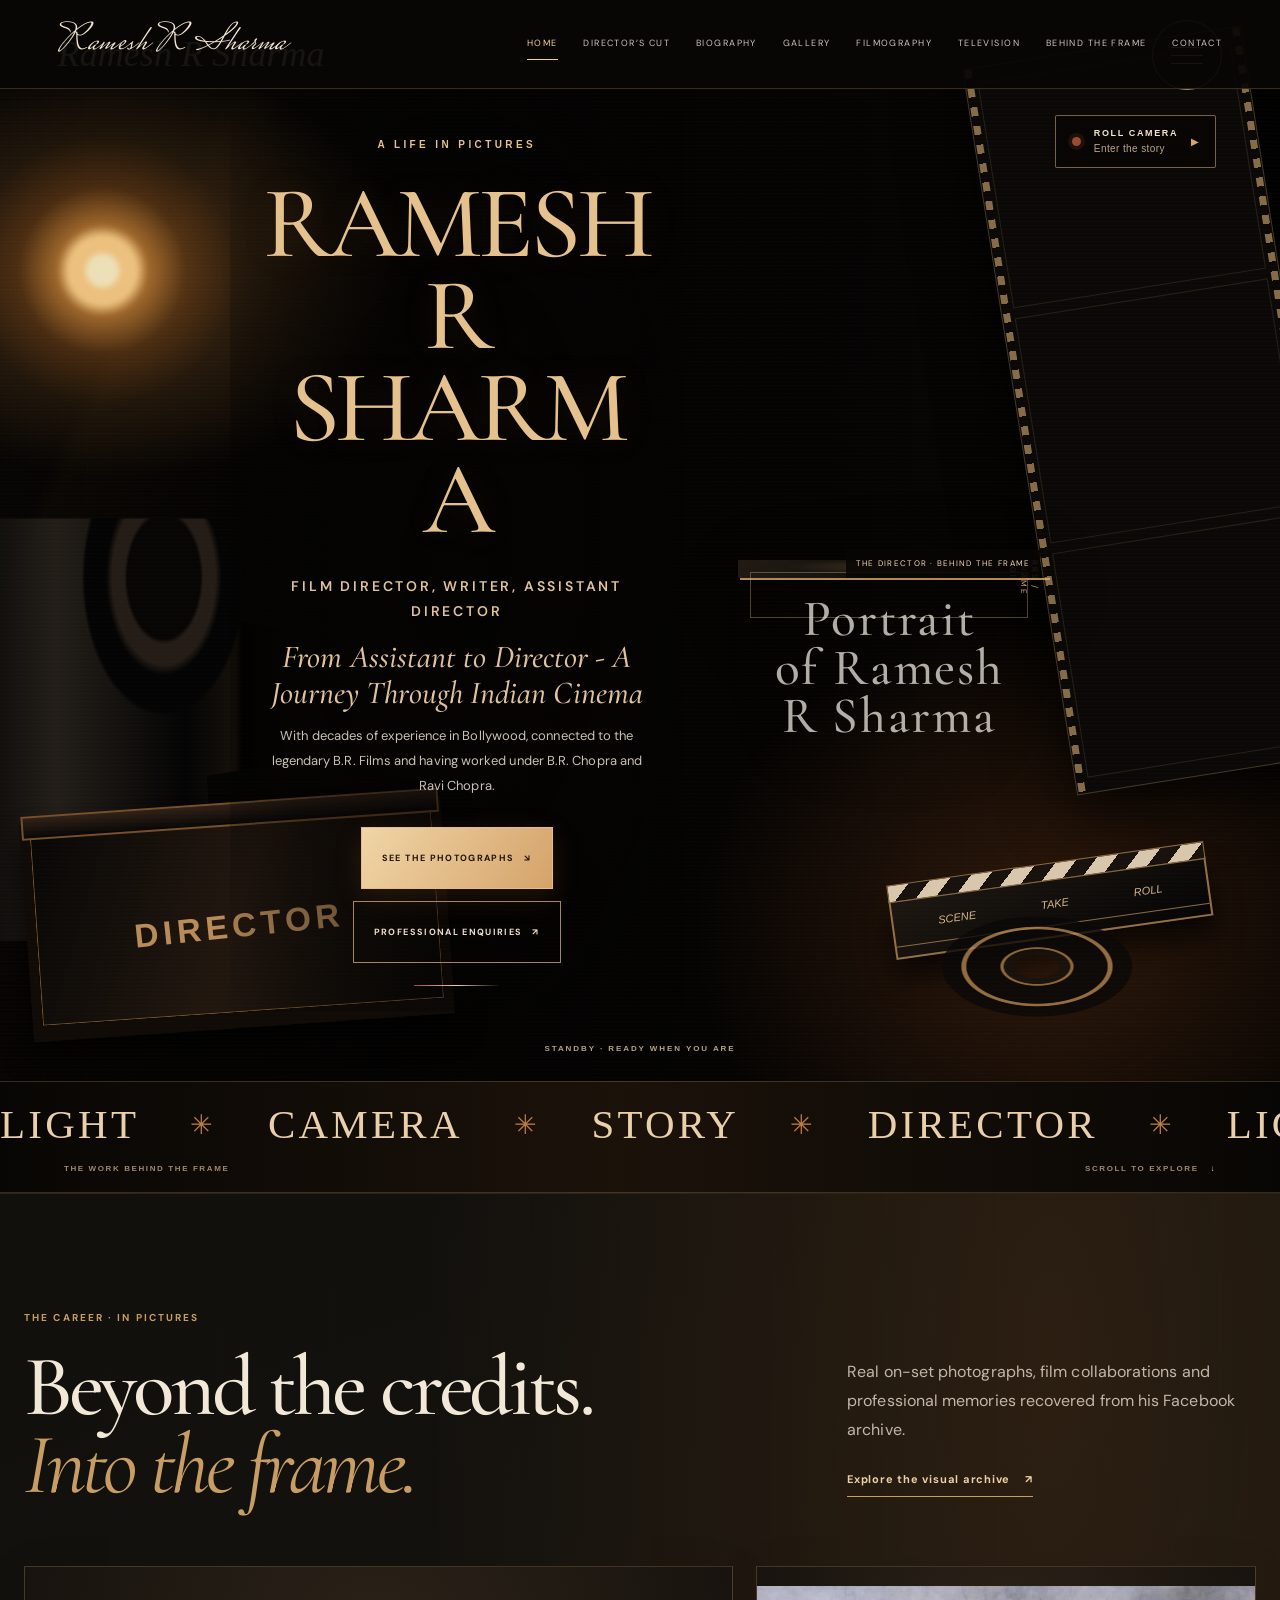
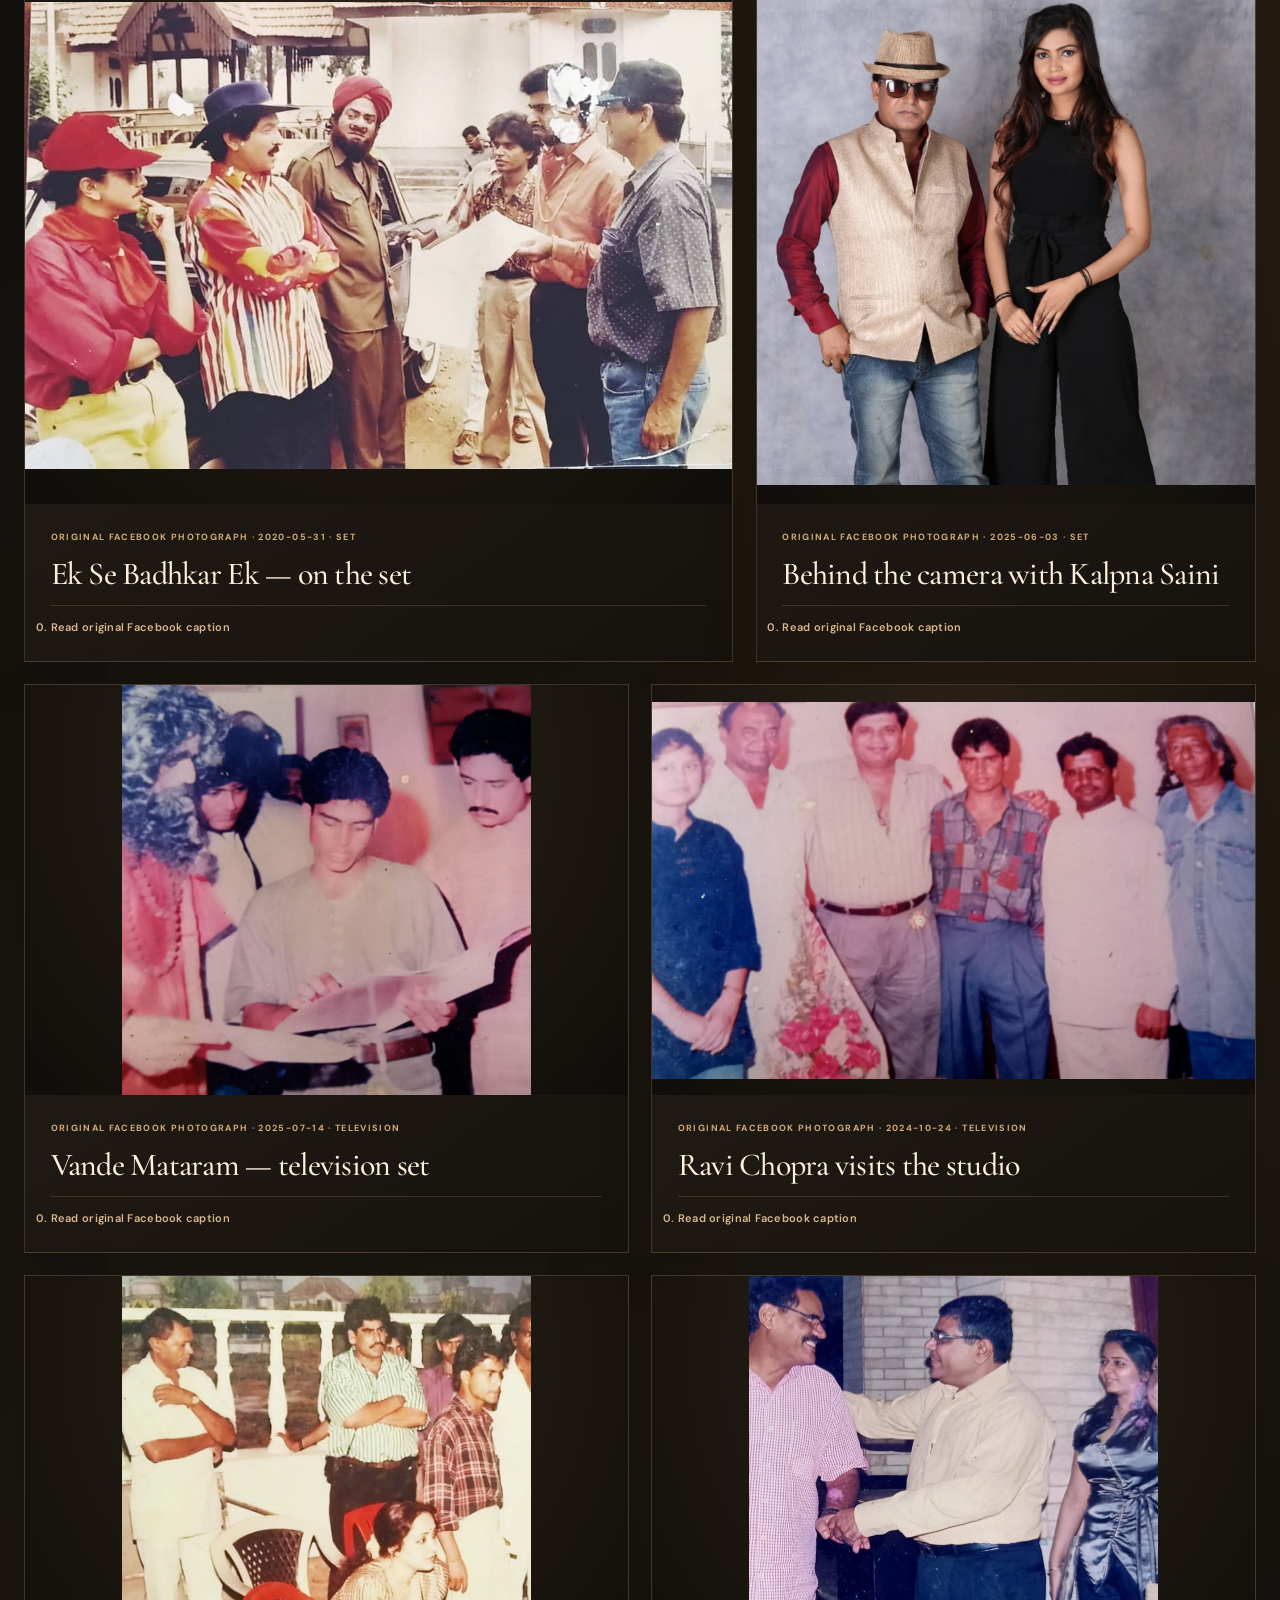
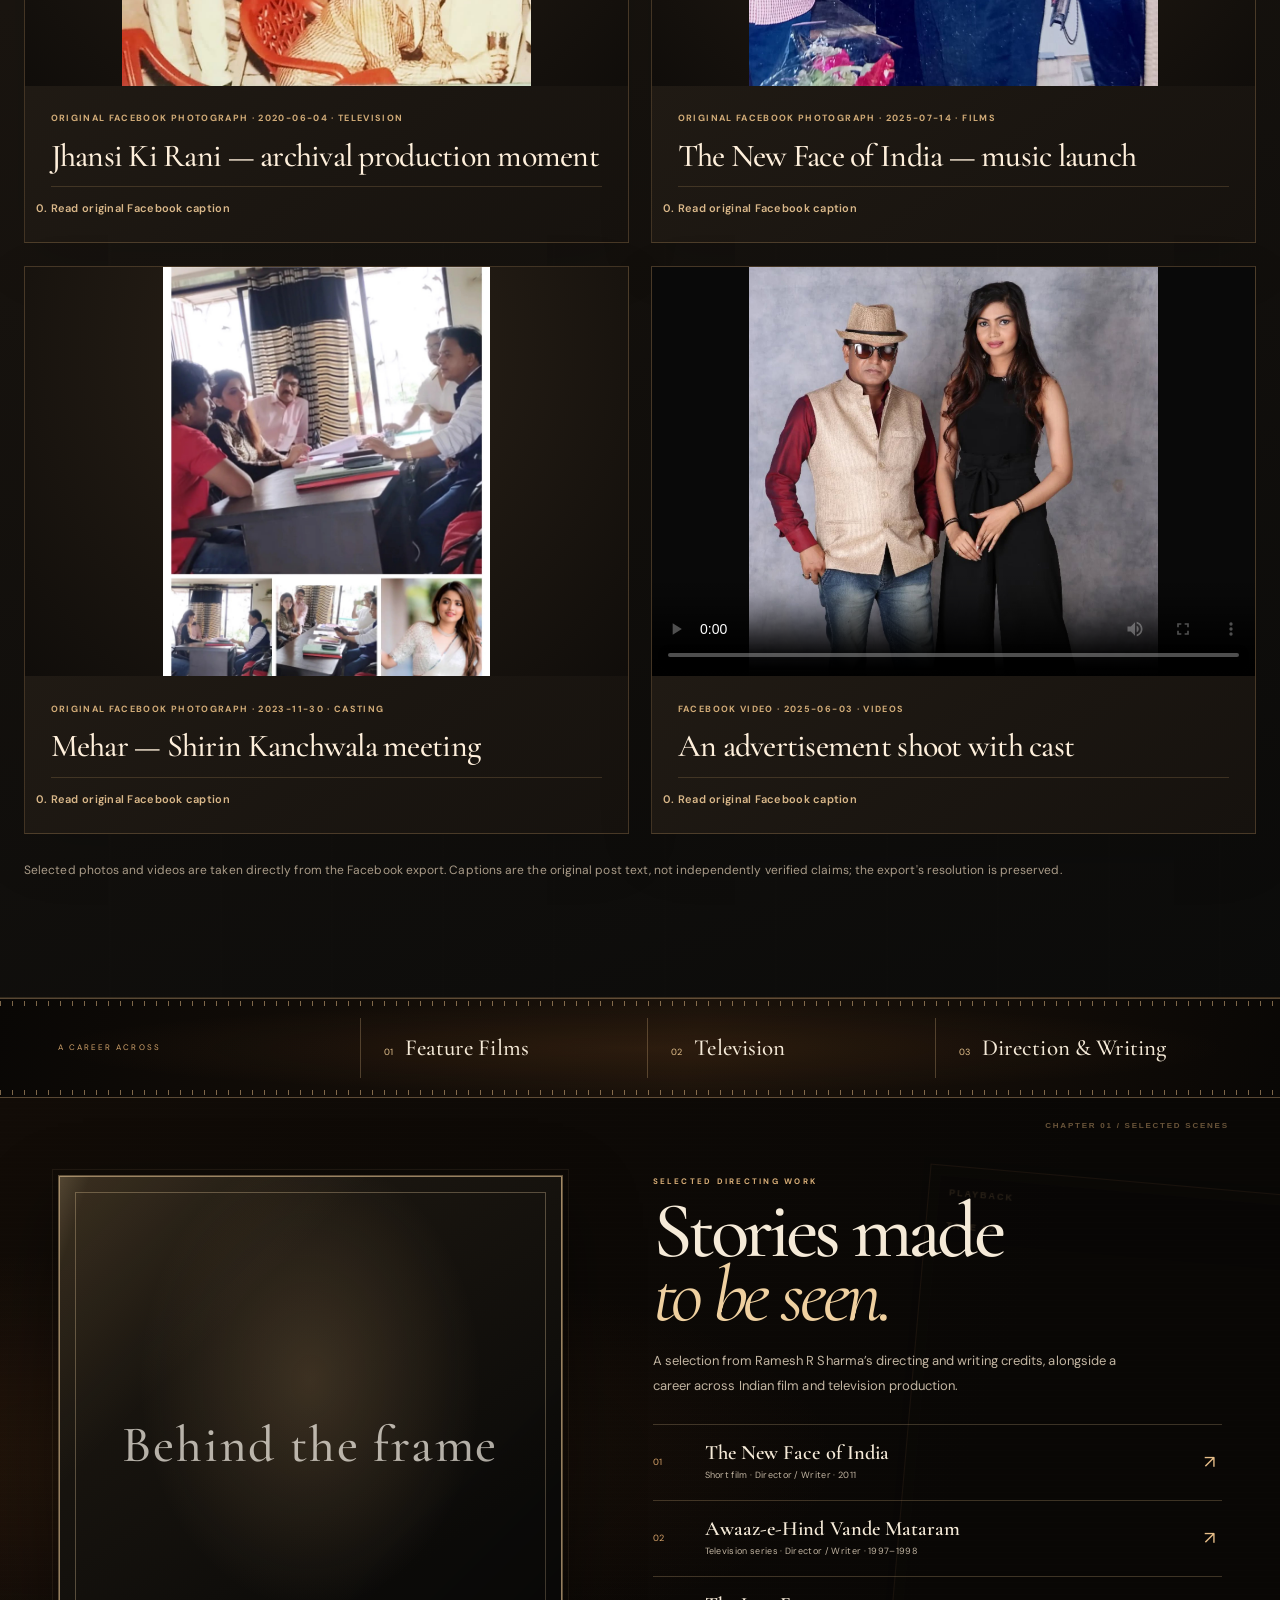
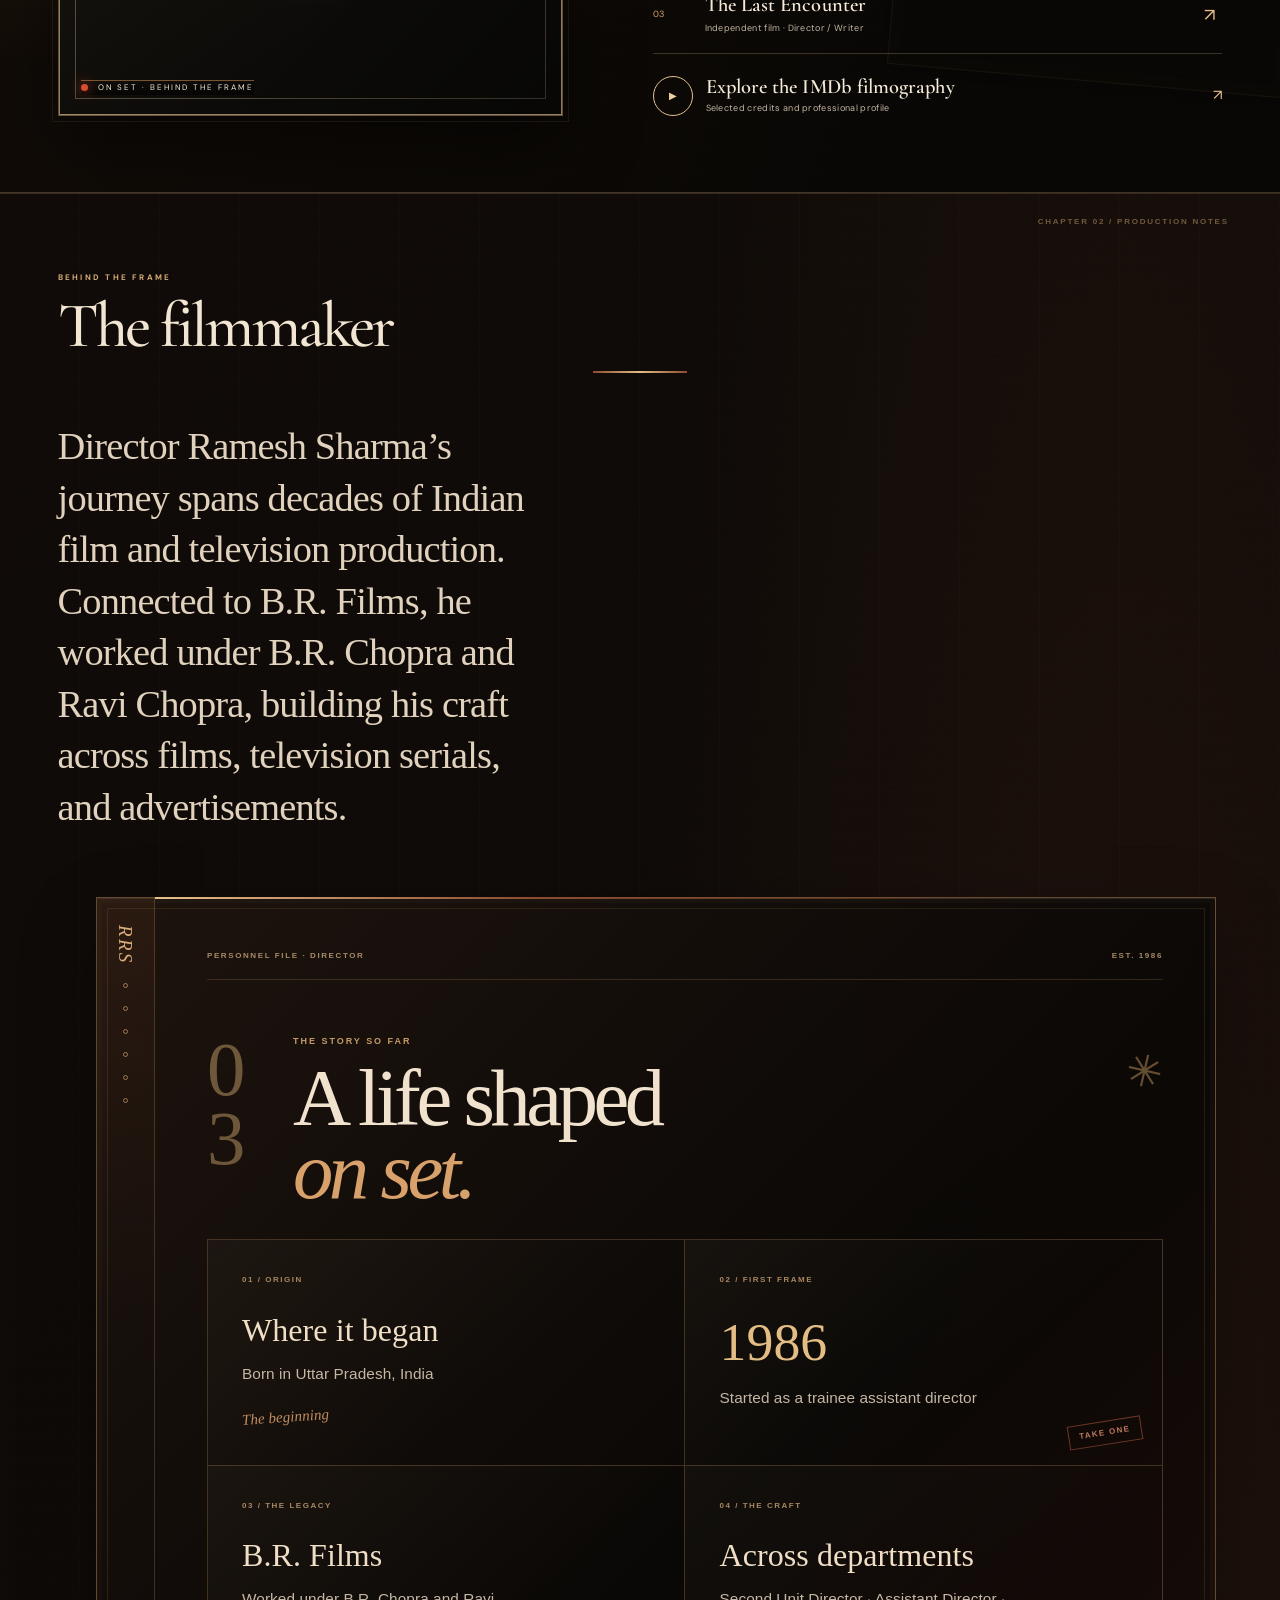
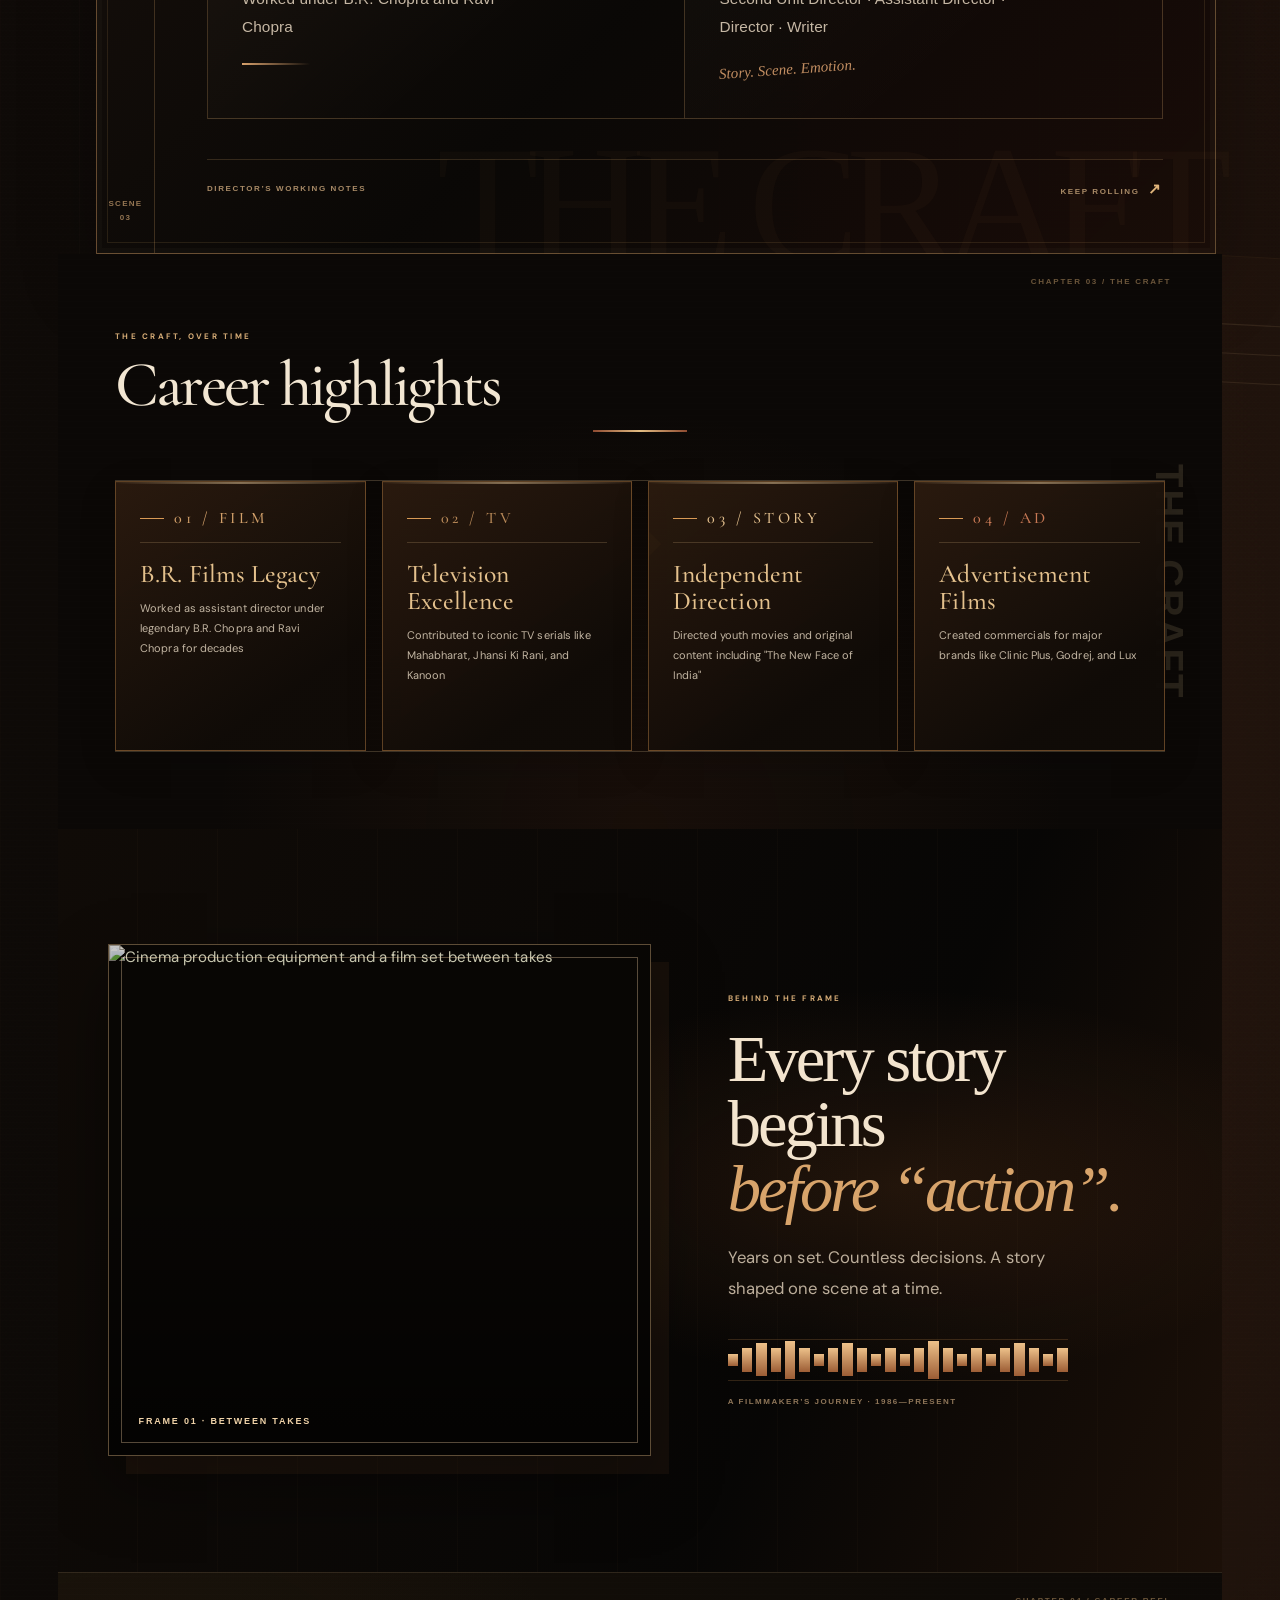
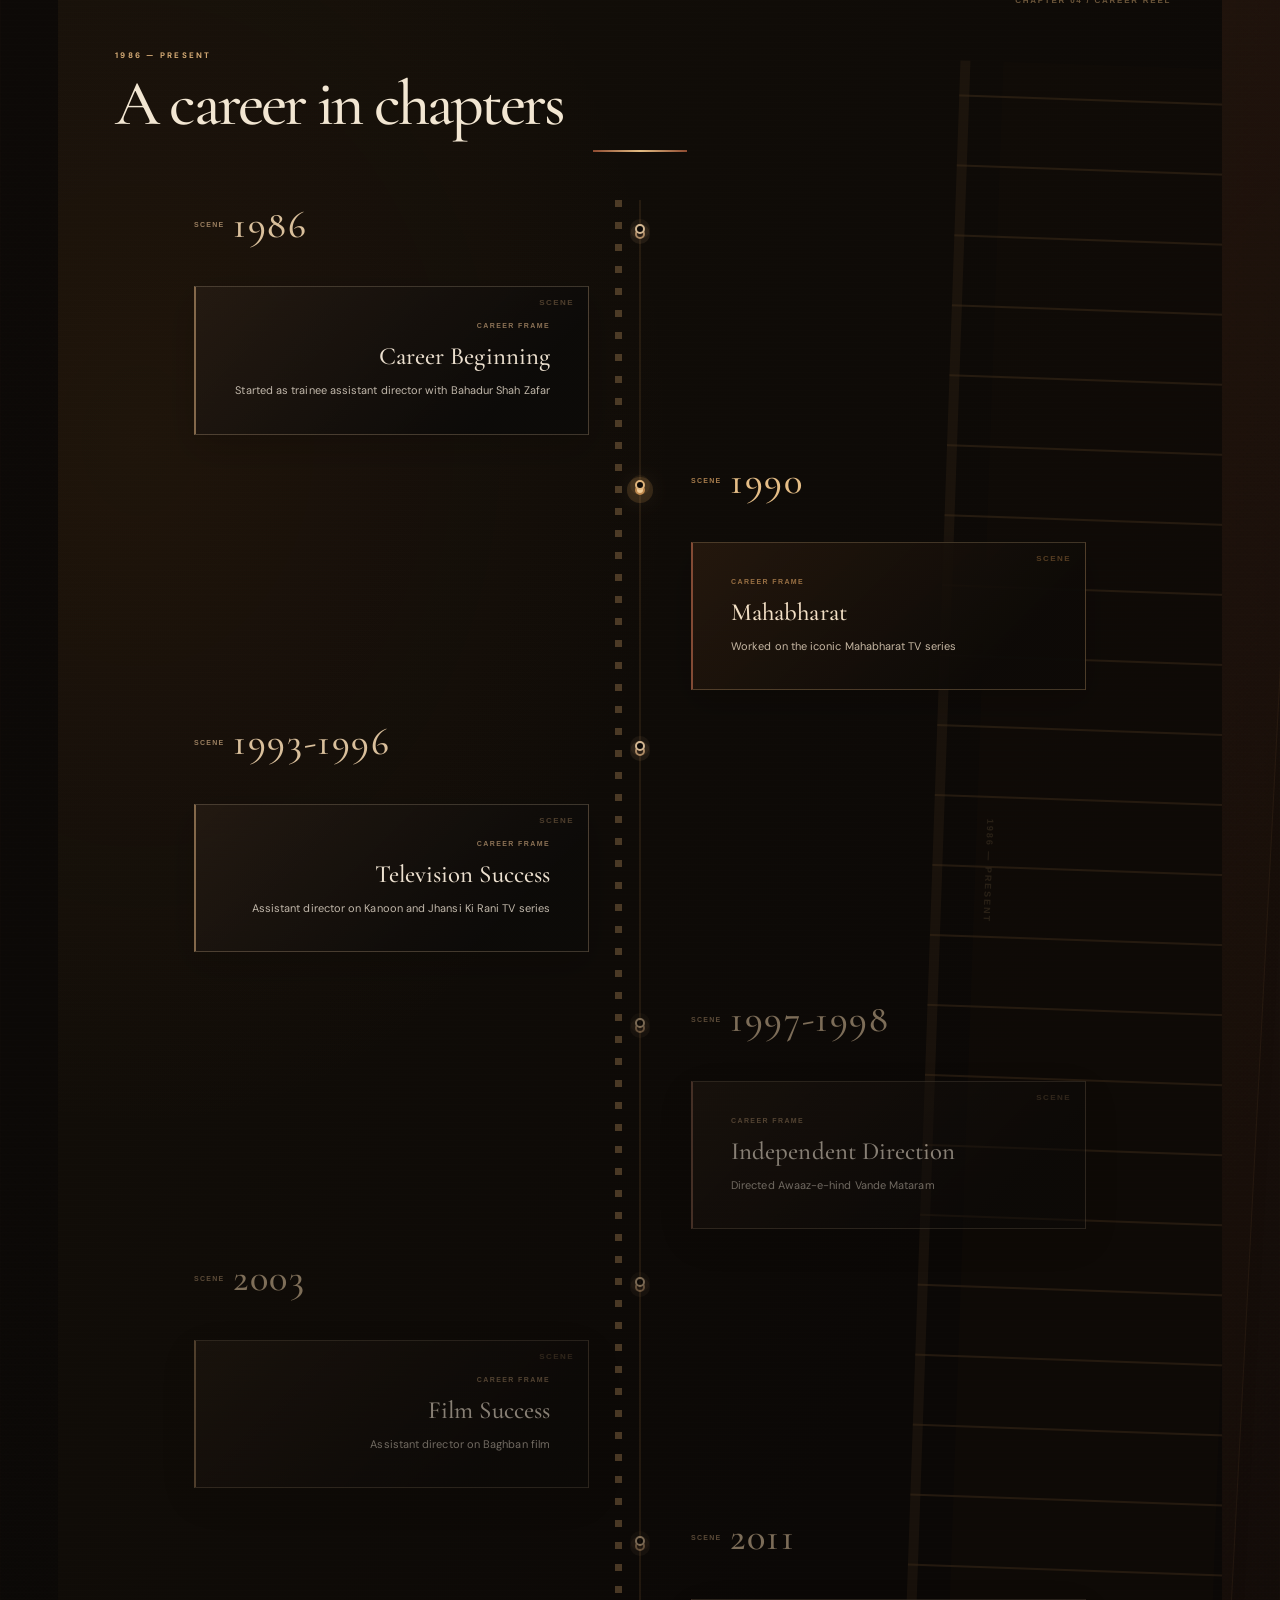
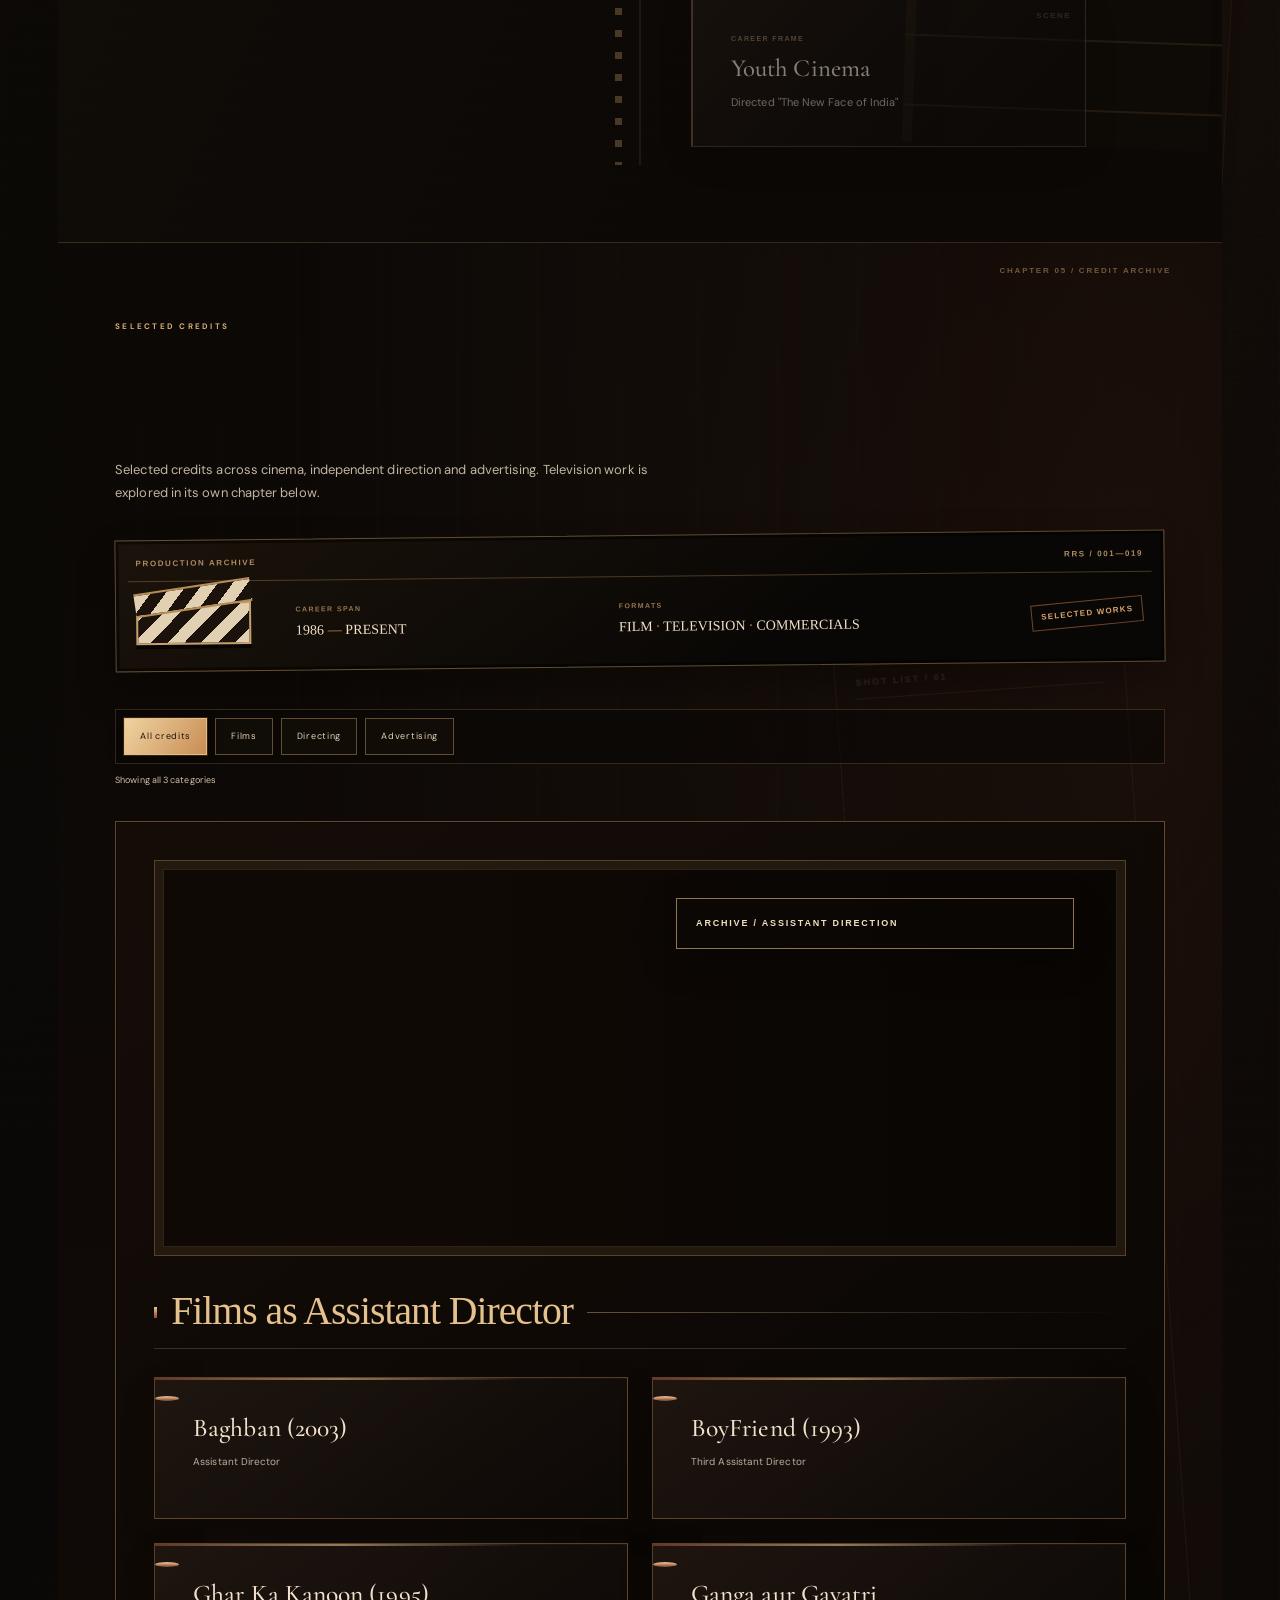
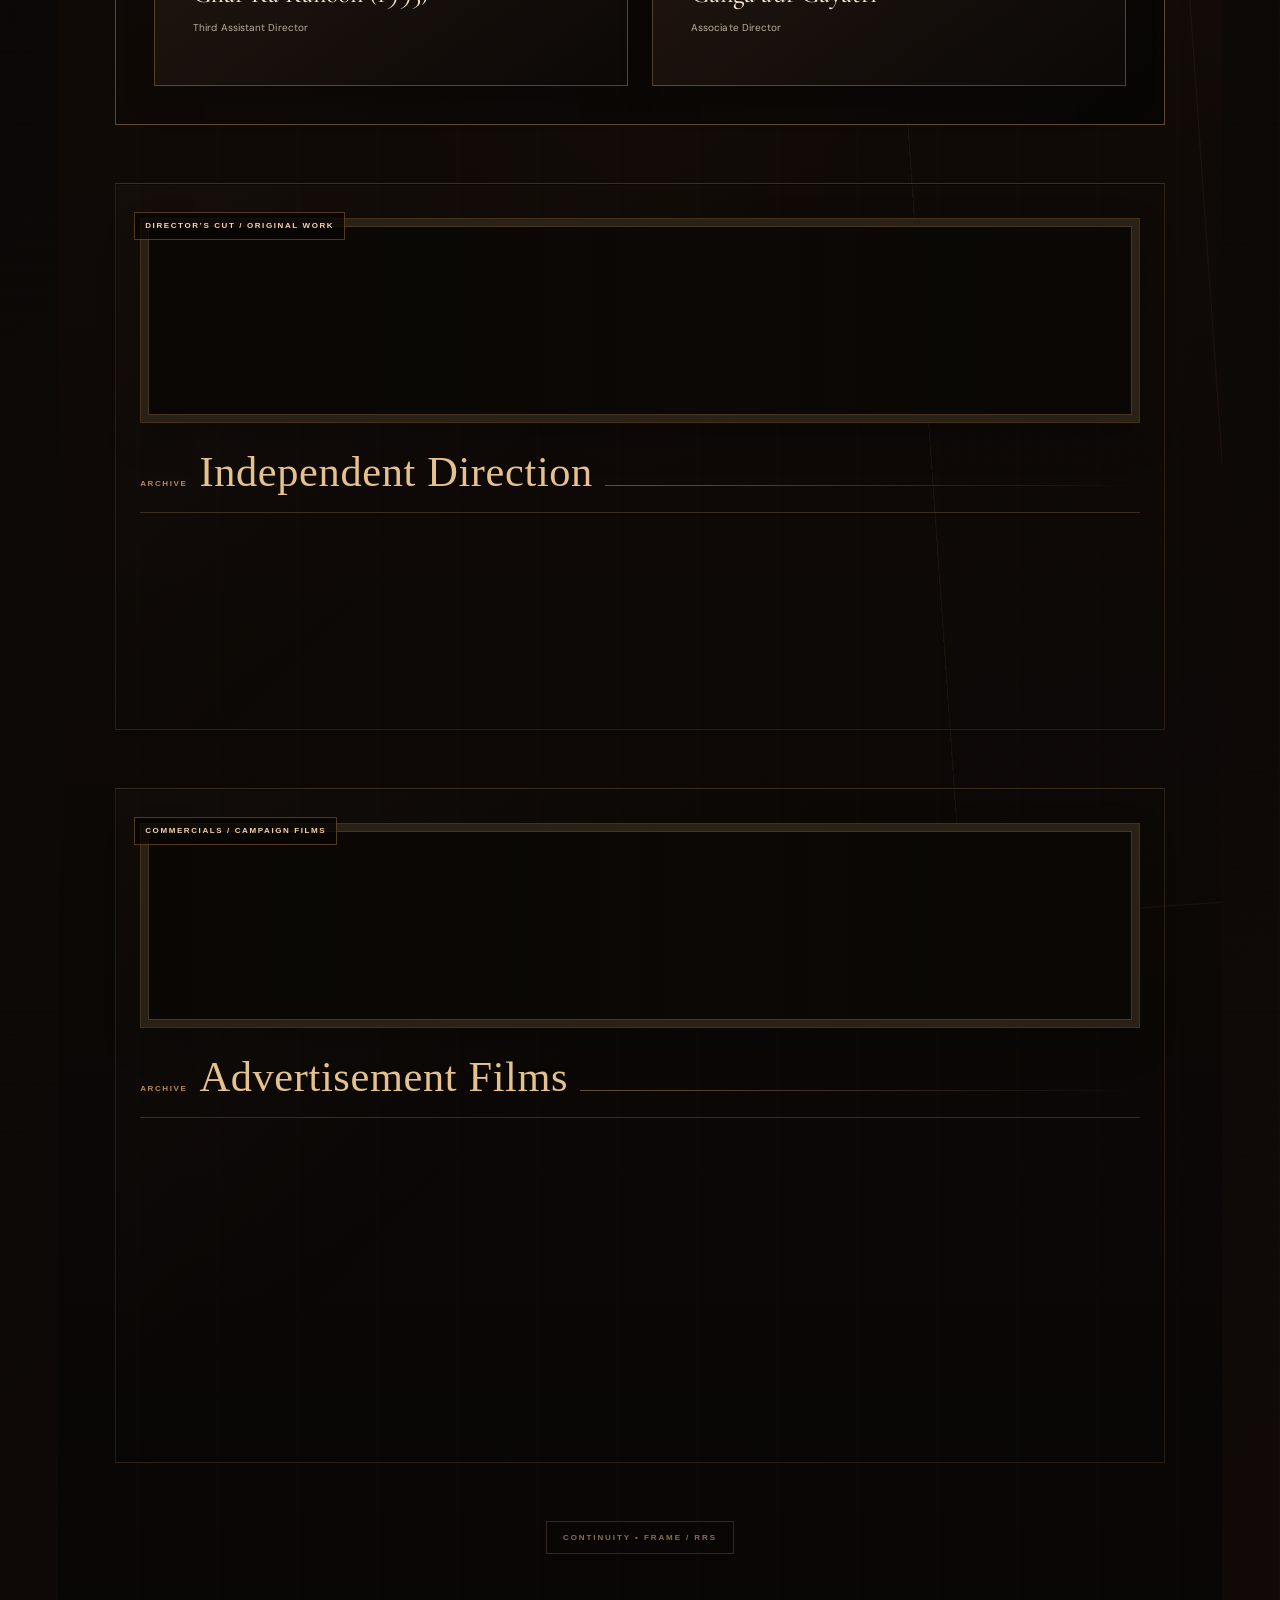
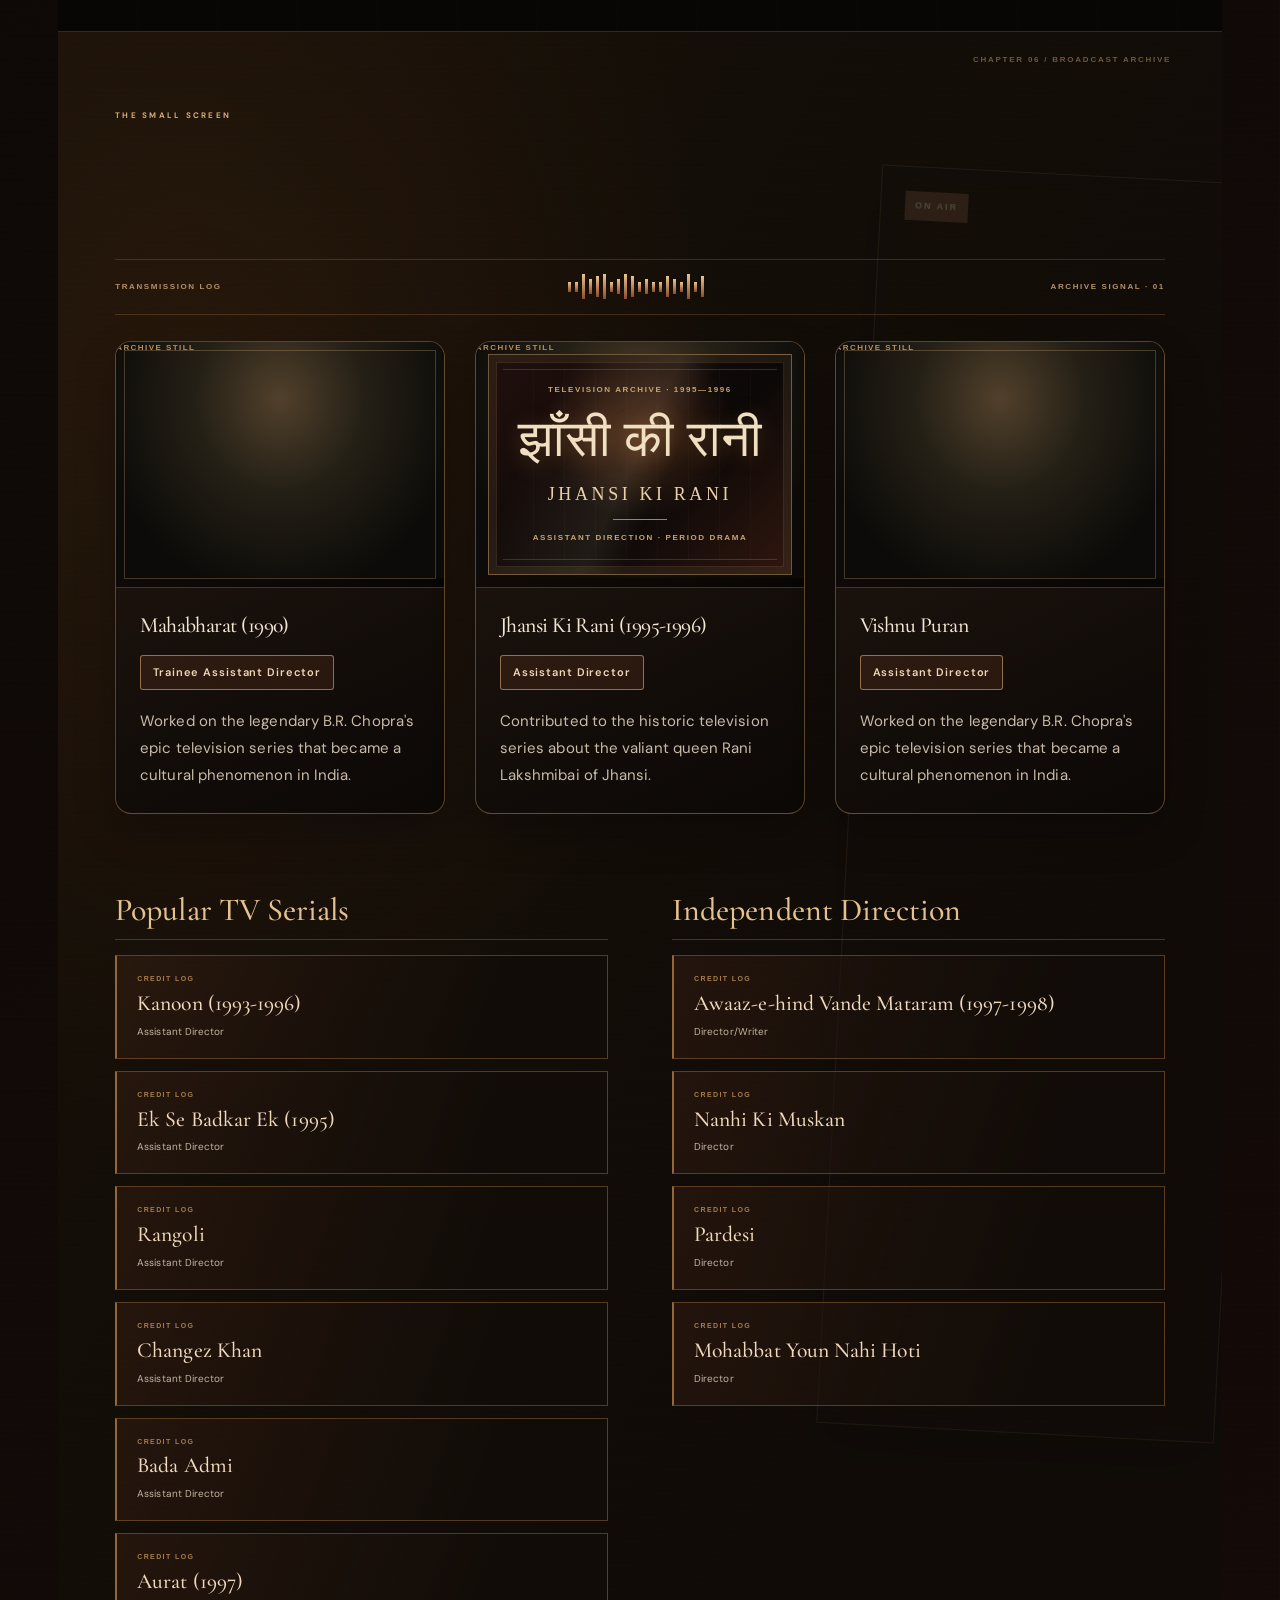
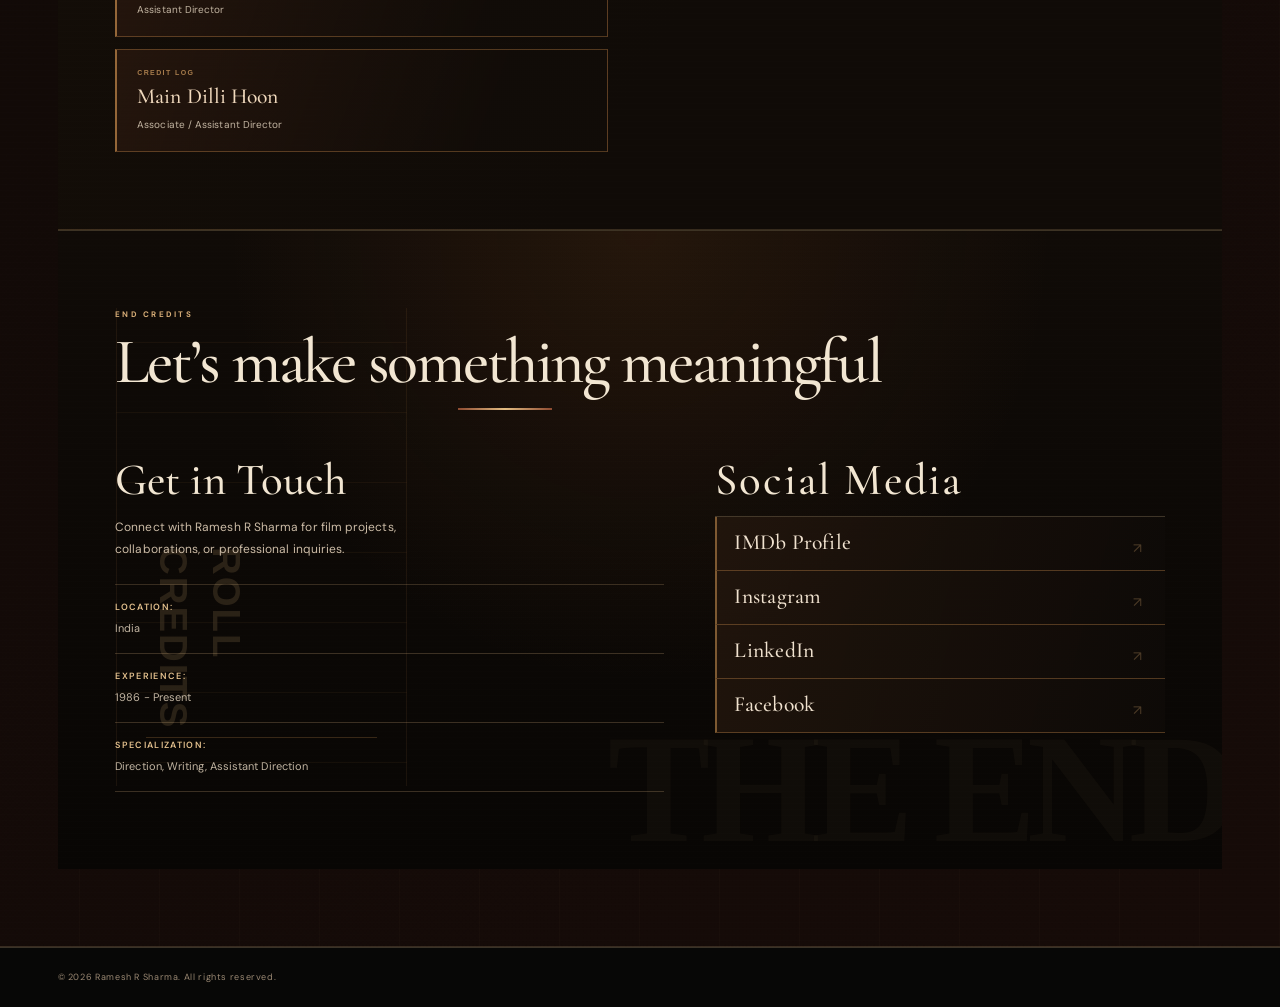
==== commit bffe9a06: "Publish curated original Facebook career photos, reels and captions" ====
--- a/index.html
+++ b/index.html
@@ -113,57 +113,75 @@
             <h2 id="visual-stories-title">Beyond the credits.<br><em>Into the frame.</em></h2>
           </div>
           <div class="rrs-visual-gallery__aside">
-            <p>Photographs, the people behind the work, and television productions that shaped a career in Indian cinema.</p>
+            <p>Real on-set photographs, film collaborations and professional memories recovered from his Facebook archive.</p>
             <a href="behind-the-frame.html#visual-archive">Explore the visual archive <span aria-hidden="true">↗</span></a>
           </div>
         </div>
-        <div class="rrs-visual-gallery__grid">
-          <figure class="rrs-visual-card rrs-visual-card--set" data-visual-category="set">
-            <a class="rrs-visual-card__media" href="https://res.cloudinary.com/dipuhwwmz/image/upload/v1766901441/DSC08995_lnmion.jpg" target="_blank" rel="noopener noreferrer" aria-label="View original-resolution on set image: Behind the frame">
-              <img src="https://res.cloudinary.com/dipuhwwmz/image/upload/v1766901441/DSC08995_lnmion.jpg" alt="Behind-the-scenes photograph from Ramesh R Sharma’s filmmaking work." loading="eager" decoding="async">
-              <span class="rrs-visual-card__zoom" aria-hidden="true">VIEW FULL IMAGE ↗</span>
-            </a>
-            <figcaption class="rrs-visual-card__caption">
-              <span class="rrs-visual-card__eyebrow">01 / ON SET · CAREER PHOTOGRAPH</span>
-              <h3>Behind the frame.</h3>
-              <p>An existing photograph from Ramesh R Sharma’s filmmaking work.</p>
-            </figcaption>
-          </figure>
-          <figure class="rrs-visual-card rrs-visual-card--portrait" data-visual-category="portrait">
-            <a class="rrs-visual-card__media" href="https://res.cloudinary.com/dipuhwwmz/image/upload/v1766900320/IMG-20210510-WA0031_qj7vcw.jpg" target="_blank" rel="noopener noreferrer" aria-label="View original-resolution portrait image: The man behind the stories">
-              <img src="https://res.cloudinary.com/dipuhwwmz/image/upload/v1766900320/IMG-20210510-WA0031_qj7vcw.jpg" alt="Portrait of Ramesh R Sharma" loading="lazy" decoding="async">
-              <span class="rrs-visual-card__zoom" aria-hidden="true">VIEW FULL IMAGE ↗</span>
-            </a>
-            <figcaption class="rrs-visual-card__caption">
-              <span class="rrs-visual-card__eyebrow">02 / THE FILMMAKER · PORTRAIT</span>
-              <h3>The man behind the stories.</h3>
-              <p>A portrait of director, writer and assistant director Ramesh R Sharma.</p>
-            </figcaption>
-          </figure>
-          <figure class="rrs-visual-card rrs-visual-card--mahabharat" data-visual-category="television">
-            <a class="rrs-visual-card__media" href="https://m.media-amazon.com/images/M/MV5BYzZiY2QyNTMtNTMzMi00ODZkLWEwNWItYmJiM2MyNWJmY2Q5XkEyXkFqcGc@._V1_.jpg" target="_blank" rel="noopener noreferrer" aria-label="View original-resolution television image: Mahabharat">
-              <img src="https://m.media-amazon.com/images/M/MV5BYzZiY2QyNTMtNTMzMi00ODZkLWEwNWItYmJiM2MyNWJmY2Q5XkEyXkFqcGc@._V1_.jpg" alt="Mahabharat television series poster artwork" loading="lazy" decoding="async">
-              <span class="rrs-visual-card__zoom" aria-hidden="true">VIEW FULL IMAGE ↗</span>
-            </a>
-            <figcaption class="rrs-visual-card__caption">
-              <span class="rrs-visual-card__eyebrow">03 / TELEVISION WORK · CREDIT ARTWORK</span>
-              <h3>Mahabharat.</h3>
-              <p>B. R. Chopra’s television epic. Credited here as Trainee Assistant Director.</p>
-            </figcaption>
-          </figure>
-          <figure class="rrs-visual-card rrs-visual-card--vishnu" data-visual-category="television">
-            <a class="rrs-visual-card__media" href="https://m.media-amazon.com/images/M/MV5BMTg3ZmYzOGItMzVkZi00NmZjLTg3ZmEtNGY0MTcyMmRmODA5XkEyXkFqcGc@._V1_.jpg" target="_blank" rel="noopener noreferrer" aria-label="View original-resolution television image: Vishnu Puran">
-              <img src="https://m.media-amazon.com/images/M/MV5BMTg3ZmYzOGItMzVkZi00NmZjLTg3ZmEtNGY0MTcyMmRmODA5XkEyXkFqcGc@._V1_.jpg" alt="Vishnu Puran television series poster artwork" loading="lazy" decoding="async">
-              <span class="rrs-visual-card__zoom" aria-hidden="true">VIEW FULL IMAGE ↗</span>
-            </a>
-            <figcaption class="rrs-visual-card__caption">
-              <span class="rrs-visual-card__eyebrow">04 / TELEVISION WORK · CREDIT ARTWORK</span>
-              <h3>Vishnu Puran.</h3>
-              <p>Television production included in the portfolio’s assistant-direction credits.</p>
-            </figcaption>
-          </figure>
-        </div>
-        <p class="rrs-visual-gallery__note">Personal photographs and identified television artwork are shown separately; artwork is not represented as an on-set photograph.</p>
+        <div class="rrs-visual-gallery__grid rrs-visual-gallery__grid--authentic"><figure class="rrs-visual-card rrs-visual-card--career rrs-visual-card--ek-se-badhkar-ek " data-visual-category="set">
+<a class="rrs-visual-card__media" href="assets/rrs-career/141469637552957.jpg" target="_blank" rel="noopener noreferrer" aria-label="View full Ek Se Badhkar Ek — on the set photograph"><img src="assets/rrs-career/141469637552957.jpg" alt="Archival behind-the-scenes photograph at the television set of Ek Se Badhkar Ek" loading="lazy" decoding="async"><span class="rrs-visual-card__zoom" aria-hidden="true">VIEW ORIGINAL IMAGE ↗</span></a>
+<figcaption class="rrs-visual-card__caption">
+<span class="rrs-visual-card__eyebrow">ORIGINAL FACEBOOK PHOTOGRAPH · 2020-05-31 · SET</span>
+<h3>Ek Se Badhkar Ek — on the set</h3>
+<details class="rrs-visual-card__original"><summary>Read original Facebook caption</summary><p lang="auto">बी आर फिल्म्स की धारावाहिक “एक से बढ़कर एक” के शूटिंग के पर कॉमेडी के बादशाह, मशहूर कलाकार जगदीप, असरानी, सृष्टि करनी, मोहन आज़ाद एवं गुफी पेंटल के साथ निर्देशन करते हुए</p></details>
+</figcaption>
+</figure>
+<figure class="rrs-visual-card rrs-visual-card--career rrs-visual-card--kalpna-set " data-visual-category="set">
+<a class="rrs-visual-card__media" href="assets/rrs-career/1163999679100338.webp" target="_blank" rel="noopener noreferrer" aria-label="View full Behind the camera with Kalpna Saini photograph"><img src="assets/rrs-career/1163999679100338.webp" alt="Ramesh R Sharma on a professional shoot with actress Kalpna Saini" loading="lazy" decoding="async"><span class="rrs-visual-card__zoom" aria-hidden="true">VIEW ORIGINAL IMAGE ↗</span></a>
+<figcaption class="rrs-visual-card__caption">
+<span class="rrs-visual-card__eyebrow">ORIGINAL FACEBOOK PHOTOGRAPH · 2025-06-03 · SET</span>
+<h3>Behind the camera with Kalpna Saini</h3>
+<details class="rrs-visual-card__original"><summary>Read original Facebook caption</summary><p lang="auto">At the time of Shooting set as Actor-Director with Actress Kalpna Saini</p></details>
+</figcaption>
+</figure>
+<figure class="rrs-visual-card rrs-visual-card--career rrs-visual-card--vande-mataram " data-visual-category="television">
+<a class="rrs-visual-card__media" href="assets/rrs-career/1196936009140038.webp" target="_blank" rel="noopener noreferrer" aria-label="View full Vande Mataram — television set photograph"><img src="assets/rrs-career/1196936009140038.webp" alt="Archival image showing crew and performers associated with Vande Mataram" loading="lazy" decoding="async"><span class="rrs-visual-card__zoom" aria-hidden="true">VIEW ORIGINAL IMAGE ↗</span></a>
+<figcaption class="rrs-visual-card__caption">
+<span class="rrs-visual-card__eyebrow">ORIGINAL FACEBOOK PHOTOGRAPH · 2025-07-14 · TELEVISION</span>
+<h3>Vande Mataram — television set</h3>
+<details class="rrs-visual-card__original"><summary>Read original Facebook caption</summary><p lang="auto">At the Shooting set of the Serial Vande Mataram.. With Actor Dharmesh Tiwari and Adarsh Gautam</p></details>
+</figcaption>
+</figure>
+<figure class="rrs-visual-card rrs-visual-card--career rrs-visual-card--ravi-chopra " data-visual-category="television">
+<a class="rrs-visual-card__media" href="assets/rrs-career/993051049528536.webp" target="_blank" rel="noopener noreferrer" aria-label="View full Ravi Chopra visits the studio photograph"><img src="assets/rrs-career/993051049528536.webp" alt="Archival group photograph from a television-series inaugural event" loading="lazy" decoding="async"><span class="rrs-visual-card__zoom" aria-hidden="true">VIEW ORIGINAL IMAGE ↗</span></a>
+<figcaption class="rrs-visual-card__caption">
+<span class="rrs-visual-card__eyebrow">ORIGINAL FACEBOOK PHOTOGRAPH · 2024-10-24 · TELEVISION</span>
+<h3>Ravi Chopra visits the studio</h3>
+<details class="rrs-visual-card__original"><summary>Read original Facebook caption</summary><p lang="auto">पुरानी यादें..... हमारे बॉस...फिल्म जगत में हमारे गुरु स्वर्गीय श्री रवि चोपड़ा जी हमारे निर्देशन में बनने वाली पहली सीरियल का मुहूर्त में उद्घाटन करने के लिए मुख्य अतिथि के रूप में शूटिंग के सेट पर पहुंचे। साथ में निर्माता स्वर्गीय श्री बाबूलाल Bodul जी , संगीतकार स्वर्गीय श्री KhokanChodhari जी, कैमरामैन ( DOP) स्वर्गीय श्री अशोक राव (मंसूर भाई), आर्ट डायरेक्टर मधु पांडे जी.....</p></details>
+</figcaption>
+</figure>
+<figure class="rrs-visual-card rrs-visual-card--career rrs-visual-card--jhansi-ki-rani " data-visual-category="television">
+<a class="rrs-visual-card__media" href="assets/rrs-career/145156850517569.jpg" target="_blank" rel="noopener noreferrer" aria-label="View full Jhansi Ki Rani — archival production moment photograph"><img src="assets/rrs-career/145156850517569.jpg" alt="Historic behind-the-scenes moment at the television production of Jhansi Ki Rani" loading="lazy" decoding="async"><span class="rrs-visual-card__zoom" aria-hidden="true">VIEW ORIGINAL IMAGE ↗</span></a>
+<figcaption class="rrs-visual-card__caption">
+<span class="rrs-visual-card__eyebrow">ORIGINAL FACEBOOK PHOTOGRAPH · 2020-06-04 · TELEVISION</span>
+<h3>Jhansi Ki Rani — archival production moment</h3>
+<details class="rrs-visual-card__original"><summary>Read original Facebook caption</summary><p lang="auto">{ “ यादें तेरी श्रृंगार बन गई ”💌 } एच. एम. वीडियो की प्रसिद्ध धारावाहिक - ‘ झांसी की रानी’ के शूटिंग सेट पर सुप्रसिद्ध अभिनेत्री एवं निर्माता “ हेमा मालिनी” जी को शूटिंग के बाद शूट किए गए सीन को मॉनिटर पर दिखाते हुए …🎬</p></details>
+</figcaption>
+</figure>
+<figure class="rrs-visual-card rrs-visual-card--career rrs-visual-card--new-face-music " data-visual-category="films">
+<a class="rrs-visual-card__media" href="assets/rrs-career/1196930835807222.webp" target="_blank" rel="noopener noreferrer" aria-label="View full The New Face of India — music launch photograph"><img src="assets/rrs-career/1196930835807222.webp" alt="Archival photograph of The New Face of India music launch" loading="lazy" decoding="async"><span class="rrs-visual-card__zoom" aria-hidden="true">VIEW ORIGINAL IMAGE ↗</span></a>
+<figcaption class="rrs-visual-card__caption">
+<span class="rrs-visual-card__eyebrow">ORIGINAL FACEBOOK PHOTOGRAPH · 2025-07-14 · FILMS</span>
+<h3>The New Face of India — music launch</h3>
+<details class="rrs-visual-card__original"><summary>Read original Facebook caption</summary><p lang="auto">The New Face of India... Music Lounching..Actor Mushtaq khan, Advocate Share Pankaj patel and Miraj patel</p></details>
+</figcaption>
+</figure>
+<figure class="rrs-visual-card rrs-visual-card--career rrs-visual-card--mehar-shirin " data-visual-category="casting">
+<a class="rrs-visual-card__media" href="assets/rrs-career/767212525445724.jpg" target="_blank" rel="noopener noreferrer" aria-label="View full Mehar — Shirin Kanchwala meeting photograph"><img src="assets/rrs-career/767212525445724.jpg" alt="Multiple photographs from a script discussion for the film Mehar" loading="lazy" decoding="async"><span class="rrs-visual-card__zoom" aria-hidden="true">VIEW ORIGINAL IMAGE ↗</span></a>
+<figcaption class="rrs-visual-card__caption">
+<span class="rrs-visual-card__eyebrow">ORIGINAL FACEBOOK PHOTOGRAPH · 2023-11-30 · CASTING</span>
+<h3>Mehar — Shirin Kanchwala meeting</h3>
+<details class="rrs-visual-card__original"><summary>Read original Facebook caption</summary><p lang="auto">गोल्डन पिक्सल के बैनरतले बनने वाली फिल्म &#39; मेहर - ए डिवाइन लव स्टोरी &#39; के लिए साउथ की सुप्रसिद्ध नायिका शिरीन कांचवाला का आगमन हमारी ऑफिस में हुआ. इसके दौरान फिल्म के स्क्रिप्ट का डिस्कशन हुआ तथा उन्हें नायिका की भूमिका के लिए साइन किया गया..इस दौरान लेखक नीरज मिश्रा तथा अन्य लोग भी मौजूद रहे.. प्रोड्यूसर - सिद्धार्थ उदय रोमन डायरेक्टर - रमेश आर. शर्मा</p></details>
+</figcaption>
+</figure>
+<figure class="rrs-visual-card rrs-visual-card--career rrs-visual-card--ad-film-cast rrs-visual-card--clip" data-visual-category="videos">
+<div class="rrs-visual-card__media rrs-visual-card__media--video"><video controls playsinline preload="metadata" poster="assets/rrs-career/1163999679100338.webp" aria-label="Video: Actor-director on commercial film set"><source src="assets/rrs-career/4078791705724783.mp4" type="video/mp4">Your browser does not support HTML5 video.</video></div>
+<figcaption class="rrs-visual-card__caption">
+<span class="rrs-visual-card__eyebrow">FACEBOOK VIDEO · 2025-06-03 · VIDEOS</span>
+<h3>An advertisement shoot with cast</h3>
+<details class="rrs-visual-card__original"><summary>Read original Facebook caption</summary><p lang="auto">At the time of commercial Ad film as Actor-Director with Actress Kalpna Saini and Sweta Soni</p></details>
+</figcaption>
+</figure></div>
+        <p class="rrs-visual-gallery__note">Selected photos and videos are taken directly from the Facebook export. Captions are the original post text, not independently verified claims; the export's resolution is preserved.</p>
       </div>
     </section>
 
--- a/visual-archive.css
+++ b/visual-archive.css
@@ -0,0 +1,132 @@
+/* Visual archive: verified portfolio photographs + identified TV artwork. */
+.rrs-visual-gallery {
+  --rrs-cream:#f2e8d7; --rrs-sand:#b4a794; --rrs-gold:#c79d64;
+  position:relative; padding:clamp(74px,9vw,140px) 0;
+  color:var(--rrs-cream);
+  background:radial-gradient(ellipse at 82% 5%,rgba(154,91,34,.18),transparent 42%),linear-gradient(160deg,#11100d 0%,#1a1510 58%,#0b0b0a 100%);
+  border-top:1px solid rgba(195,154,102,.16); border-bottom:1px solid rgba(195,154,102,.18);
+  isolation:isolate;
+}
+.rrs-visual-gallery::before {
+  content:""; position:absolute; inset:0; pointer-events:none; opacity:.08;
+  background:repeating-linear-gradient(90deg,transparent 0 109px,rgba(248,219,173,.07) 110px,transparent 111px);
+}
+.rrs-visual-gallery .container { position:relative; z-index:1; width:min(1250px,calc(100% - 48px)); max-width:1250px; margin-inline:auto; }
+.rrs-visual-gallery__header { display:grid; grid-template-columns:minmax(0,1.3fr) minmax(260px,.7fr); gap:clamp(24px,5vw,75px); align-items:end; margin-bottom:clamp(28px,5vw,62px); }
+.rrs-visual-gallery__eyebrow { margin:0 0 22px; color:var(--rrs-gold); font:700 10px/1.7 'DM Sans',sans-serif; letter-spacing:.21em; text-transform:uppercase; }
+.rrs-visual-gallery__intro h2 { color:var(--rrs-cream); font:500 clamp(44px,6.7vw,96px)/.91 'Cormorant Garamond',Georgia,serif; letter-spacing:-.045em; margin:0; }
+.rrs-visual-gallery__intro h2 em { color:var(--rrs-gold); font-style:italic; font-weight:400; }
+.rrs-visual-gallery__aside { max-width:430px; padding-bottom:7px; }
+.rrs-visual-gallery__aside p { color:#c2b7a8; font:400 clamp(13px,1.3vw,16px)/1.8 'DM Sans',sans-serif; margin:0 0 22px; }
+.rrs-visual-gallery__aside a { display:inline-flex; align-items:center; gap:15px; padding:0 0 9px; border-bottom:1px solid var(--rrs-gold); color:#edd0a8; font:700 11px/1.3 'DM Sans',sans-serif; letter-spacing:.07em; text-decoration:none; }
+.rrs-visual-gallery__aside a:hover { color:#fff; }
+.rrs-visual-gallery__grid { display:grid; grid-template-columns:repeat(12,minmax(0,1fr)); gap:clamp(12px,1.9vw,24px); align-items:stretch; }
+.rrs-visual-card { grid-column:span 6; min-width:0; display:flex; flex-direction:column; margin:0; overflow:hidden; background:linear-gradient(145deg,#272018,#16120e); border:1px solid rgba(206,161,103,.23); box-shadow:0 20px 55px rgba(0,0,0,.1); }
+.rrs-visual-card--set { grid-column:span 7; }
+.rrs-visual-card--portrait { grid-column:span 5; }
+.rrs-visual-card__media {
+  position:relative; min-height:0; height:clamp(270px,28vw,410px); display:flex;
+  align-items:center; justify-content:center; overflow:hidden; background:#18140f;
+  text-decoration:none;
+}
+.rrs-visual-card--set .rrs-visual-card__media,.rrs-visual-card--portrait .rrs-visual-card__media { height:clamp(370px,43vw,620px); }
+.rrs-visual-card--portrait .rrs-visual-card__media { background:radial-gradient(ellipse at center,#483b2a 0%,#15110d 72%); }
+.rrs-visual-card__media img {
+  width:100%; height:100%; display:block; object-fit:cover; object-position:center;
+  transition:transform .65s ease,filter .35s ease;
+}
+.rrs-visual-card--portrait .rrs-visual-card__media img { object-fit:contain; object-position:center center; }
+.rrs-visual-card--mahabharat .rrs-visual-card__media,
+.rrs-visual-card--vishnu .rrs-visual-card__media { background:radial-gradient(ellipse at 45% 15%,#3f2919,#0e0c0b 70%); }
+.rrs-visual-card--mahabharat .rrs-visual-card__media img,
+.rrs-visual-card--vishnu .rrs-visual-card__media img {
+  width:auto; height:auto; max-width:90%; max-height:92%; object-fit:contain;
+  filter:drop-shadow(0 12px 20px rgba(0,0,0,.35));
+}
+.rrs-visual-card__zoom {
+  position:absolute; z-index:2; right:17px; top:17px; padding:10px 12px;
+  border:1px solid rgba(251,235,209,.65); background:rgba(10,9,8,.75);
+  color:#f4eadb; font:700 9px/1.3 'DM Sans',sans-serif; letter-spacing:.1em;
+  backdrop-filter:blur(7px); opacity:0; transform:translateY(-5px); transition:opacity .25s,transform .25s;
+}
+.rrs-visual-card__media:hover img,.rrs-visual-card__media:focus-visible img { transform:scale(1.025); }
+.rrs-visual-card__media:hover .rrs-visual-card__zoom,.rrs-visual-card__media:focus-visible .rrs-visual-card__zoom { opacity:1; transform:none; }
+.rrs-visual-card__media:focus-visible { outline:3px solid #eed0a6; outline-offset:-3px; }
+.rrs-visual-card__caption { flex:1; padding:clamp(19px,2.4vw,32px); }
+.rrs-visual-card__eyebrow { display:block; color:#d2ac78; font:700 9px/1.6 'DM Sans',sans-serif; letter-spacing:.15em; }
+.rrs-visual-card__caption h3 { margin:14px 0 9px; font:500 clamp(30px,3vw,45px)/1.02 'Cormorant Garamond',Georgia,serif; letter-spacing:-.023em; color:#fff0dc; }
+.rrs-visual-card__caption p { margin:0; max-width:56ch; color:#bcaf9c; font:400 13px/1.85 'DM Sans',sans-serif; }
+.rrs-visual-gallery__note,.rrs-visual-gallery__social-note { margin:26px 0 0; color:#a99b88; font:12px/1.8 'DM Sans',sans-serif; }
+.rrs-visual-gallery__social-note a { color:#d9b481; text-decoration:underline; text-underline-offset:4px; }
+.rrs-visual-gallery__filters { display:flex; flex-wrap:wrap; gap:10px; margin:0 0 17px; }
+.rrs-visual-gallery__filters button { appearance:none; border:1px solid rgba(195,154,102,.45); background:transparent; color:#e7d4b6; border-radius:2px; padding:12px 17px; font:600 11px/1.3 'DM Sans',sans-serif; cursor:pointer; }
+.rrs-visual-gallery__filters button.is-active,.rrs-visual-gallery__filters button:hover { color:#15110d; background:#cfab78; border-color:#cfab78; }
+.rrs-visual-gallery__filters button:focus-visible { outline:2px solid #fff; outline-offset:4px; }
+.rrs-visual-gallery__status { color:#a99b88; font:11px/1.5 'DM Sans',sans-serif; margin:0 0 25px; }
+.rrs-visual-card[hidden] { display:none!important; }
+.rrs-photo-dialog { position:fixed; inset:0; max-width:min(96vw,1100px); max-height:94dvh; width:max-content; margin:auto; padding:12px; background:#0c0c0b; border:1px solid #9c784d; color:#f4eadb; box-shadow:0 28px 90px #000b; overflow:auto; }
+.rrs-photo-dialog::backdrop { background:rgba(0,0,0,.88); backdrop-filter:blur(9px); }
+.rrs-photo-dialog__close { position:sticky; z-index:3; top:0; left:100%; width:42px; height:42px; border:1px solid #a8875f; background:#191611; color:#fff; font:24px/1 sans-serif; cursor:pointer; }
+.rrs-photo-dialog__image { display:block; max-width:min(100%,1040px); max-height:75dvh; width:auto; height:auto; margin:0 auto; object-fit:contain; }
+.rrs-photo-dialog__caption { font:14px/1.6 'DM Sans',sans-serif; color:#d9c3a4; margin:14px 6px 4px; }
+.rrs-photo-dialog__source { color:#e7c38f; font:11px 'DM Sans',sans-serif; text-decoration:underline; }
+@media (max-width:920px) {
+  .rrs-visual-gallery__header { grid-template-columns:1fr; gap:25px; }
+  .rrs-visual-gallery__aside { max-width:700px; }
+  .rrs-visual-card--set,.rrs-visual-card--portrait { grid-column:span 6; }
+  .rrs-visual-card--set .rrs-visual-card__media,.rrs-visual-card--portrait .rrs-visual-card__media { height:clamp(320px,48vw,490px); }
+}
+@media (max-width:600px) {
+  .rrs-visual-gallery { padding:66px 0 78px; }
+  .rrs-visual-gallery .container { width:calc(100% - 34px); }
+  .rrs-visual-gallery__intro h2 { font-size:clamp(47px,13vw,68px); }
+  .rrs-visual-gallery__grid { grid-template-columns:1fr; gap:17px; }
+  .rrs-visual-card,.rrs-visual-card--set,.rrs-visual-card--portrait { grid-column:1; }
+  .rrs-visual-card--set .rrs-visual-card__media { height:clamp(285px,88vw,490px); }
+  .rrs-visual-card--portrait .rrs-visual-card__media { height:clamp(340px,105vw,530px); }
+  .rrs-visual-card--mahabharat .rrs-visual-card__media,.rrs-visual-card--vishnu .rrs-visual-card__media { height:300px; }
+  .rrs-visual-card__caption { padding:22px; }
+  .rrs-visual-card__zoom { opacity:1; transform:none; top:12px; right:12px; font-size:8px; }
+}
+@media (prefers-reduced-motion:reduce) {
+  .rrs-visual-card__media img,.rrs-visual-card__zoom { transition:none; }
+}
+
+/* AUTHENTIC FACEBOOK EXPORT MEDIA — no stock images or social embeds. */
+.rrs-visual-gallery__grid--authentic { grid-template-columns:repeat(12,minmax(0,1fr)); gap:clamp(12px,1.75vw,23px); }
+.rrs-visual-gallery__grid--authentic .rrs-visual-card { grid-column:span 6; }
+.rrs-visual-gallery--archive .rrs-visual-gallery__grid--authentic .rrs-visual-card { grid-column:span 4; }
+.rrs-visual-gallery__grid--authentic .rrs-visual-card:first-child { grid-column:span 7; }
+.rrs-visual-gallery__grid--authentic .rrs-visual-card:nth-child(2) { grid-column:span 5; }
+.rrs-visual-gallery--archive .rrs-visual-gallery__grid--authentic .rrs-visual-card:first-child { grid-column:span 8; }
+.rrs-visual-gallery--archive .rrs-visual-gallery__grid--authentic .rrs-visual-card:nth-child(2) { grid-column:span 4; }
+.rrs-visual-gallery__grid--authentic .rrs-visual-card__media {height:clamp(300px,32vw,490px);background:#17130f;}
+.rrs-visual-gallery__grid--authentic .rrs-visual-card:first-child .rrs-visual-card__media,.rrs-visual-gallery__grid--authentic .rrs-visual-card:nth-child(2) .rrs-visual-card__media {height:clamp(380px,42vw,620px)}
+.rrs-visual-gallery--archive .rrs-visual-gallery__grid--authentic .rrs-visual-card__media {height:clamp(240px,25vw,375px)}
+.rrs-visual-gallery__grid--authentic .rrs-visual-card__media img {object-fit:contain;object-position:center;background:radial-gradient(ellipse at 50% 20%,#2c2319,#100d0a);}
+.rrs-visual-gallery__grid--authentic .rrs-visual-card__media--video video {display:block;width:100%;height:100%;object-fit:contain;background:#090909}
+.rrs-visual-gallery__grid--authentic .rrs-visual-card--clip .rrs-visual-card__media--video {background:#0b0a09}
+.rrs-visual-card__original {margin-top:14px;border-top:1px solid rgba(195,154,102,.22);padding-top:13px;}
+.rrs-visual-card__original summary {cursor:pointer;list-style:auto;color:#dab88a;font:600 11px/1.5 'DM Sans',sans-serif;letter-spacing:.025em;}
+.rrs-visual-card__original summary:focus-visible {outline:2px solid #f4eadb;outline-offset:3px}
+.rrs-visual-card__original p {white-space:pre-wrap;overflow-wrap:anywhere;max-width:none;margin:12px 0 0;color:#e6dbc9;font:13px/1.8 'DM Sans',sans-serif;}
+.rrs-visual-gallery__grid--authentic .rrs-visual-card__caption {padding:clamp(18px,2vw,26px)}
+.rrs-visual-gallery__grid--authentic .rrs-visual-card__caption h3 {font-size:clamp(27px,2.5vw,41px)}
+@media (max-width:950px) {
+ .rrs-visual-gallery--archive .rrs-visual-gallery__grid--authentic .rrs-visual-card {grid-column:span 6;}
+ .rrs-visual-gallery--archive .rrs-visual-gallery__grid--authentic .rrs-visual-card:first-child {grid-column:span 6;}
+ .rrs-visual-gallery--archive .rrs-visual-gallery__grid--authentic .rrs-visual-card:nth-child(2) {grid-column:span 6;}
+}
+@media (max-width:600px){
+ .rrs-visual-gallery__grid--authentic,.rrs-visual-gallery--archive .rrs-visual-gallery__grid--authentic {grid-template-columns:1fr;}
+ .rrs-visual-gallery__grid--authentic .rrs-visual-card,
+ .rrs-visual-gallery__grid--authentic .rrs-visual-card:first-child,
+ .rrs-visual-gallery__grid--authentic .rrs-visual-card:nth-child(2),
+ .rrs-visual-gallery--archive .rrs-visual-gallery__grid--authentic .rrs-visual-card,
+ .rrs-visual-gallery--archive .rrs-visual-gallery__grid--authentic .rrs-visual-card:first-child,
+ .rrs-visual-gallery--archive .rrs-visual-gallery__grid--authentic .rrs-visual-card:nth-child(2) {grid-column:1;}
+ .rrs-visual-gallery__grid--authentic .rrs-visual-card__media,
+ .rrs-visual-gallery__grid--authentic .rrs-visual-card:first-child .rrs-visual-card__media,
+ .rrs-visual-gallery__grid--authentic .rrs-visual-card:nth-child(2) .rrs-visual-card__media,
+ .rrs-visual-gallery--archive .rrs-visual-gallery__grid--authentic .rrs-visual-card__media {height:clamp(280px,95vw,500px)}
+}
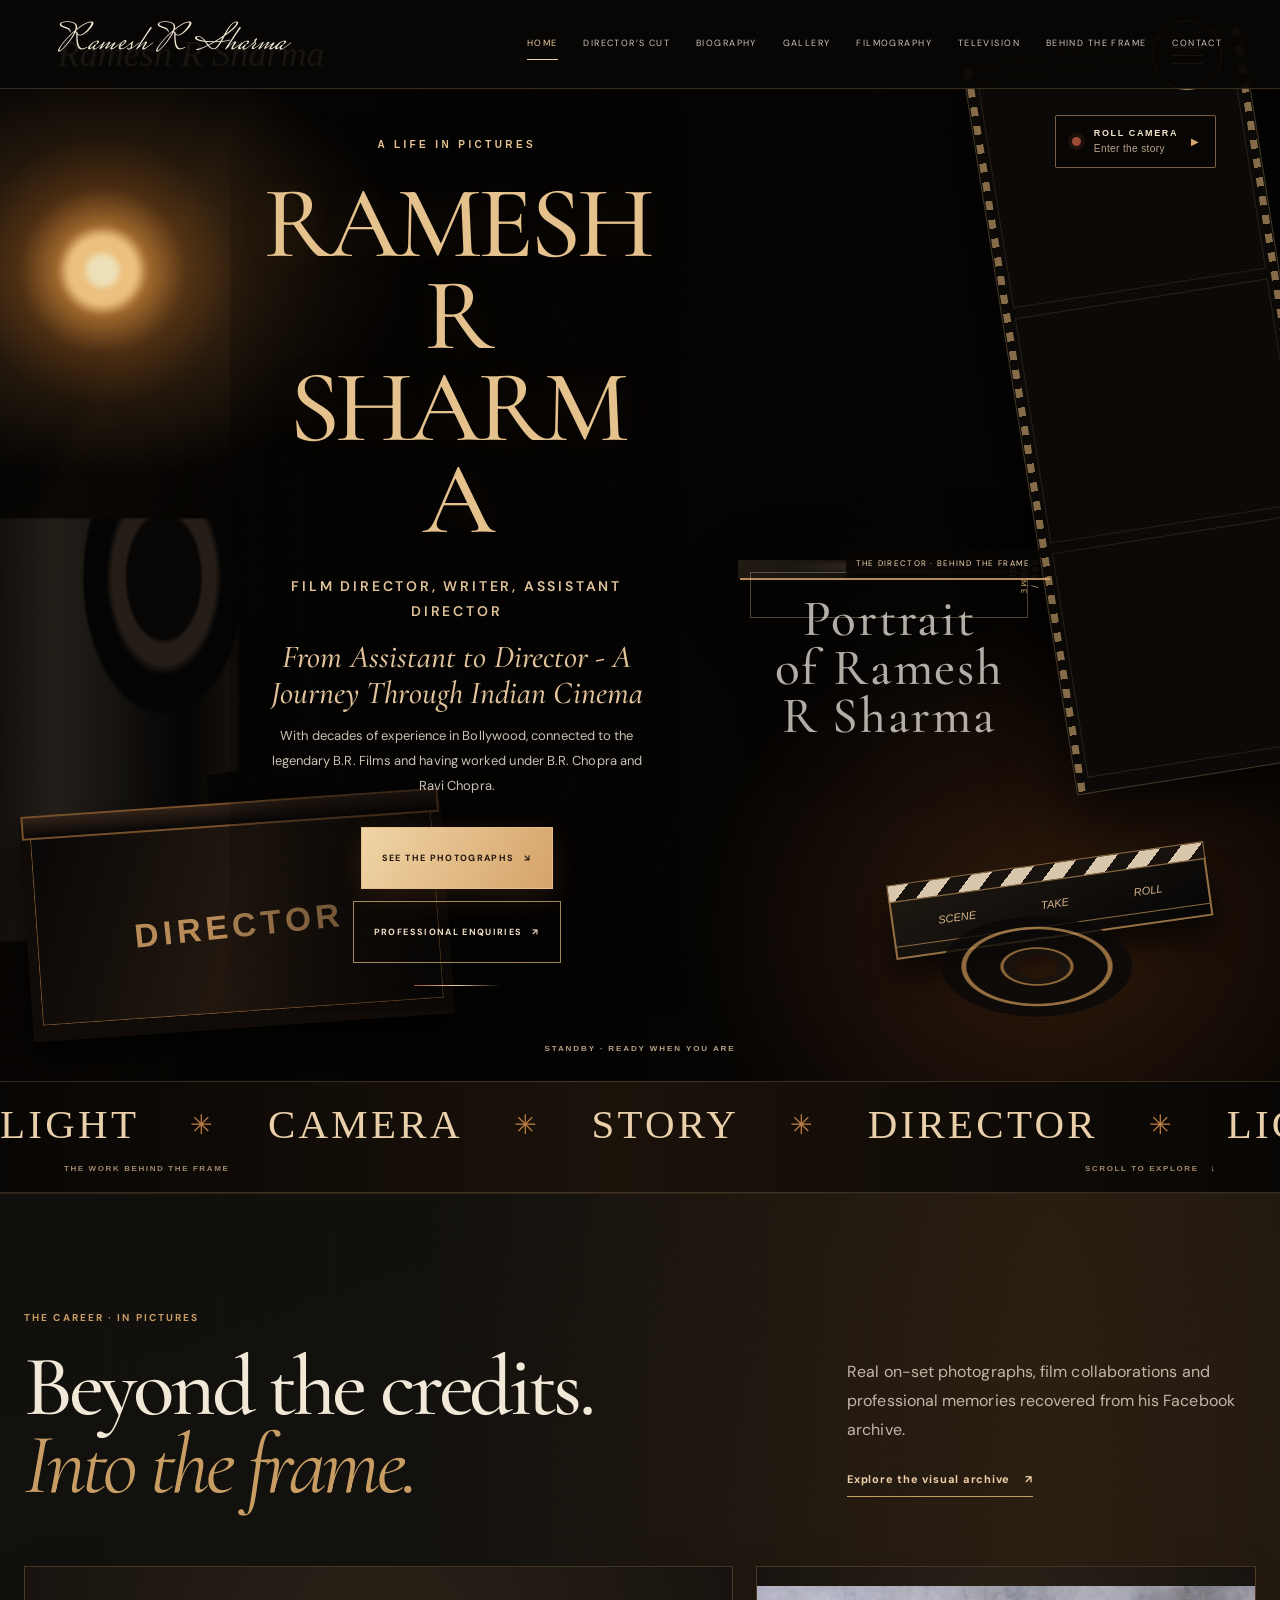
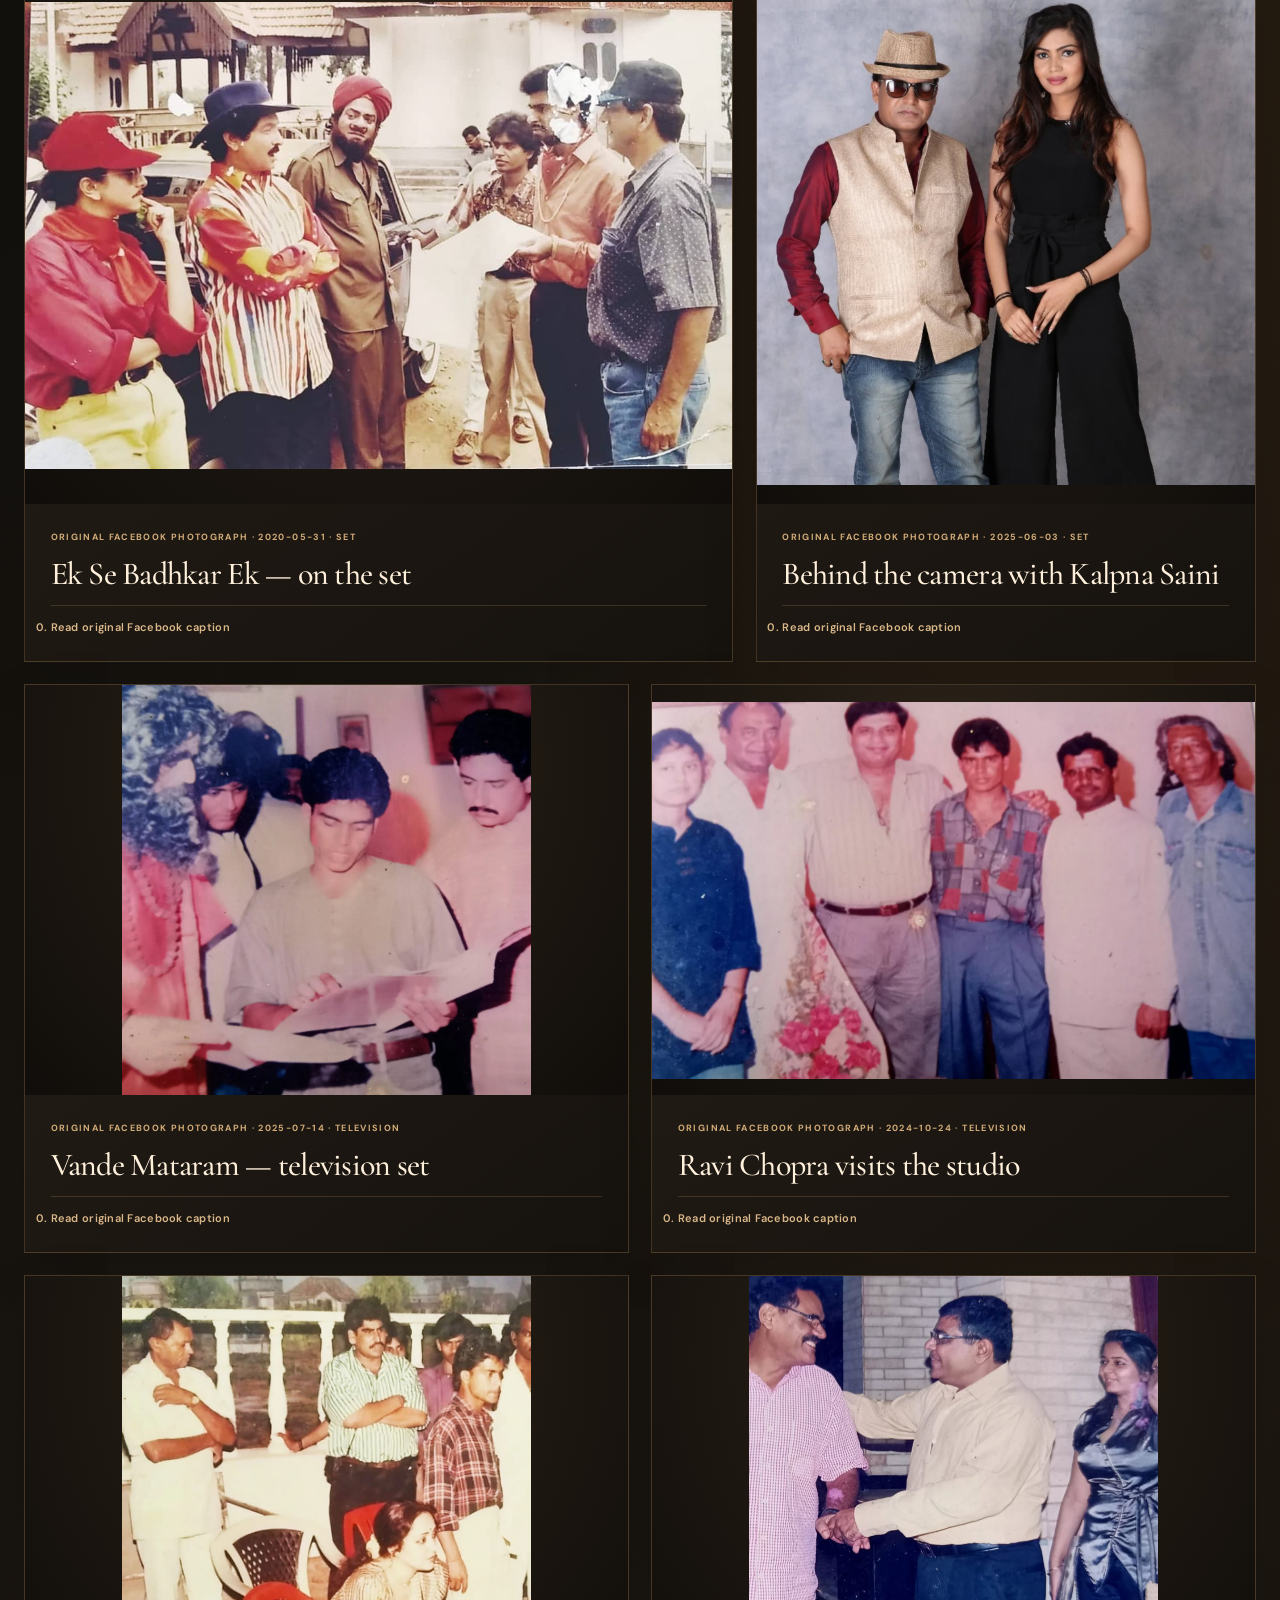
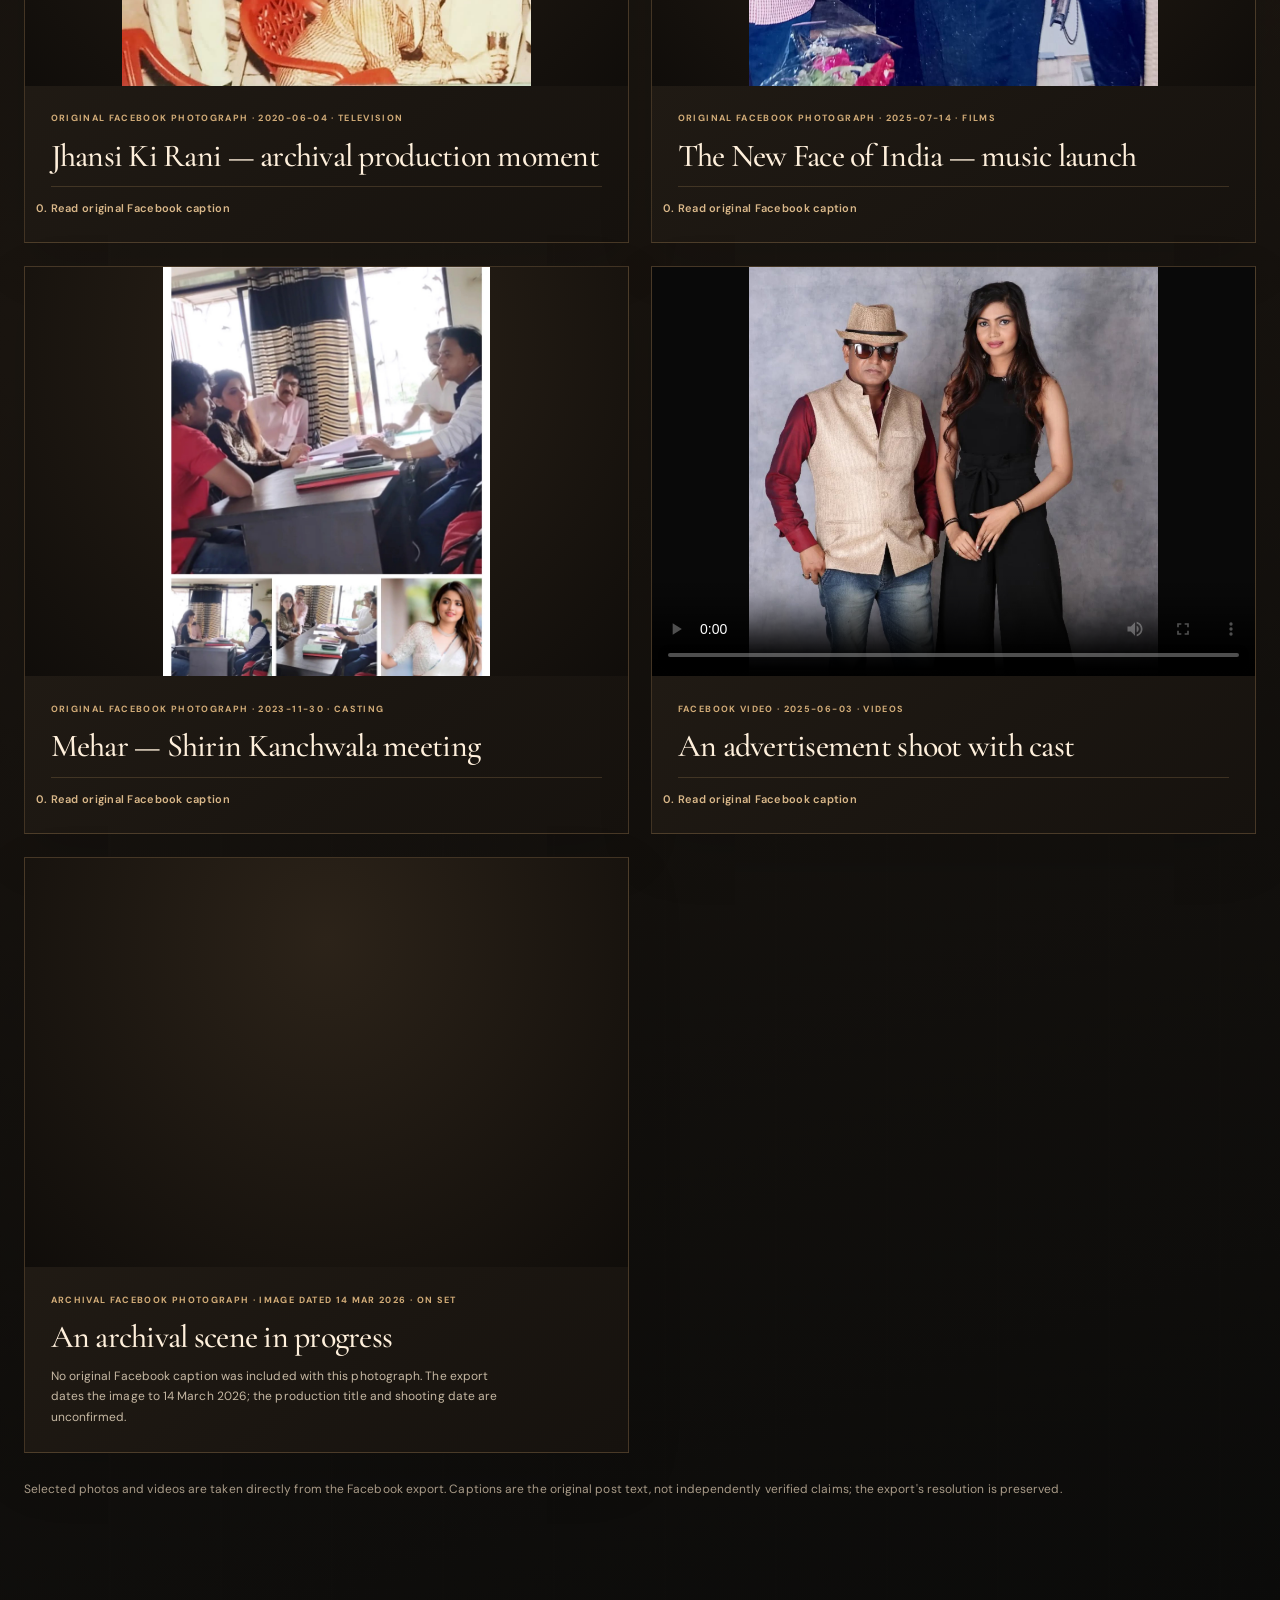
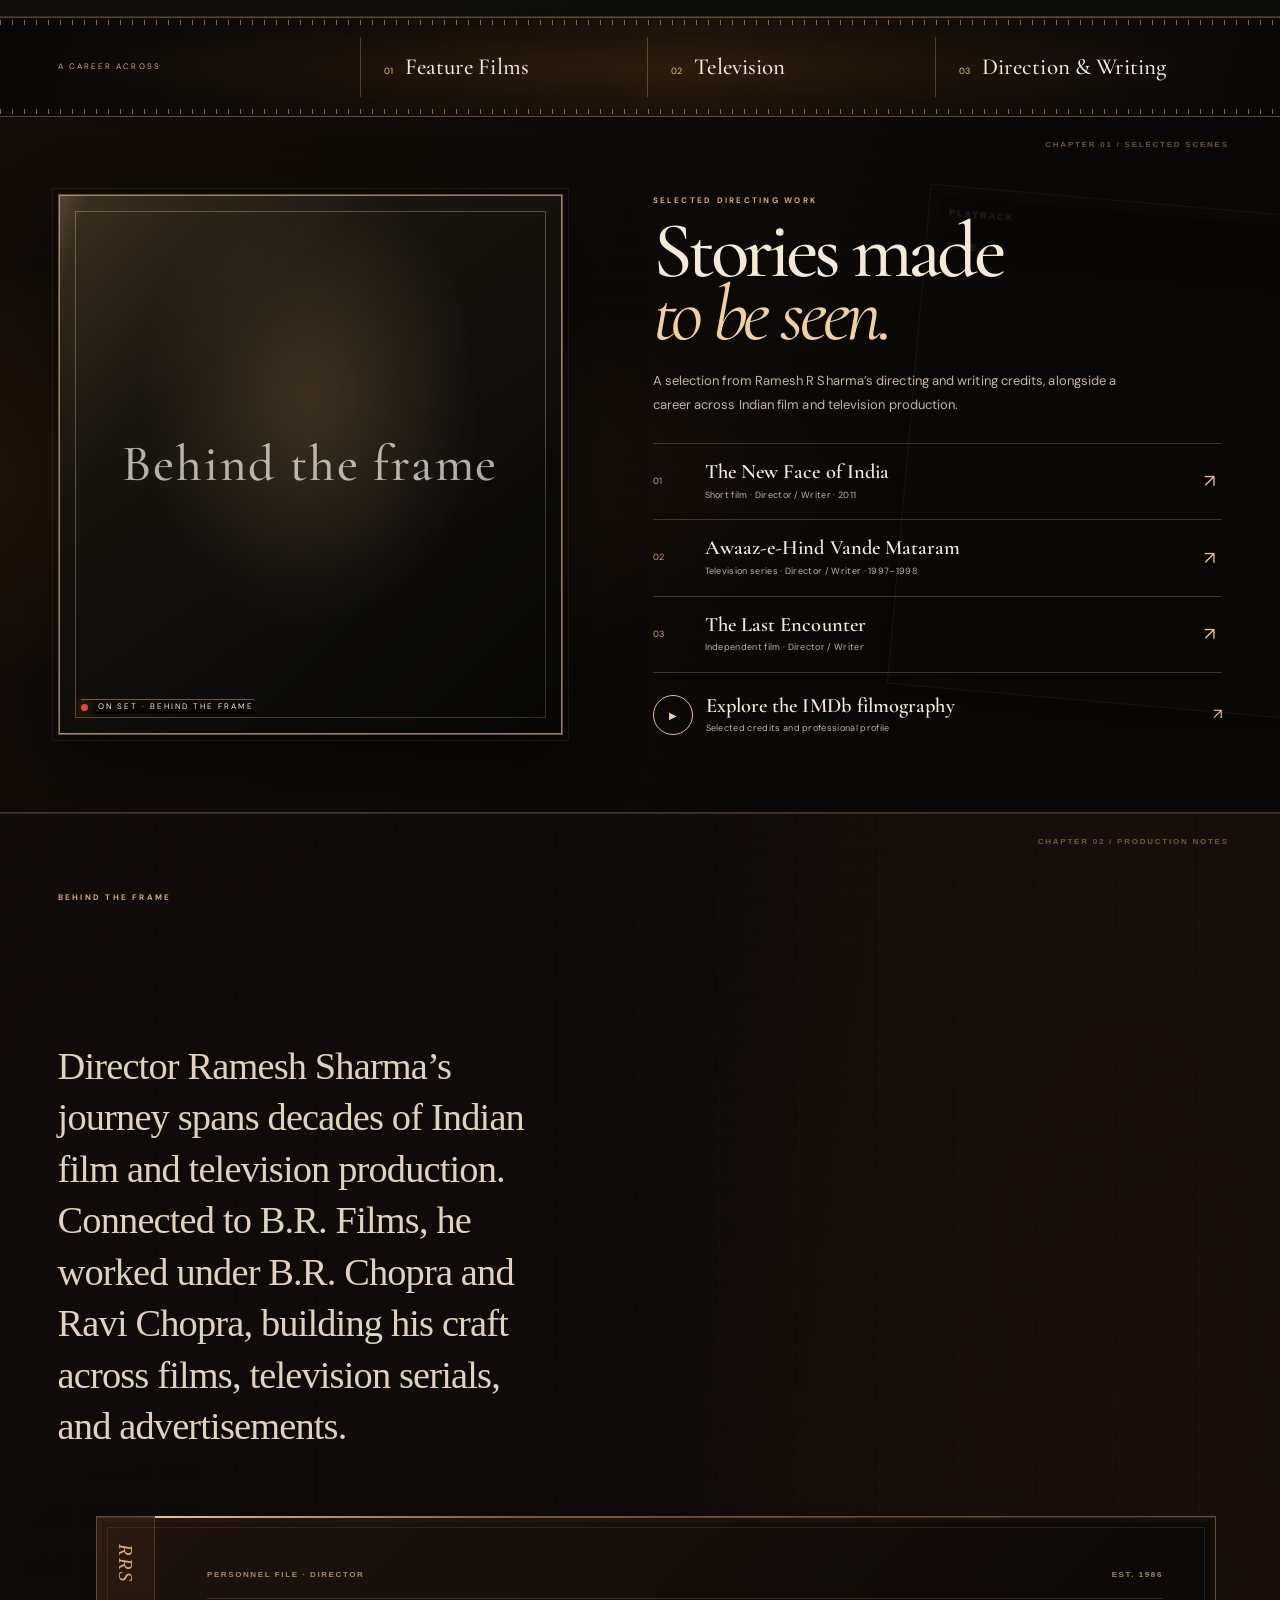
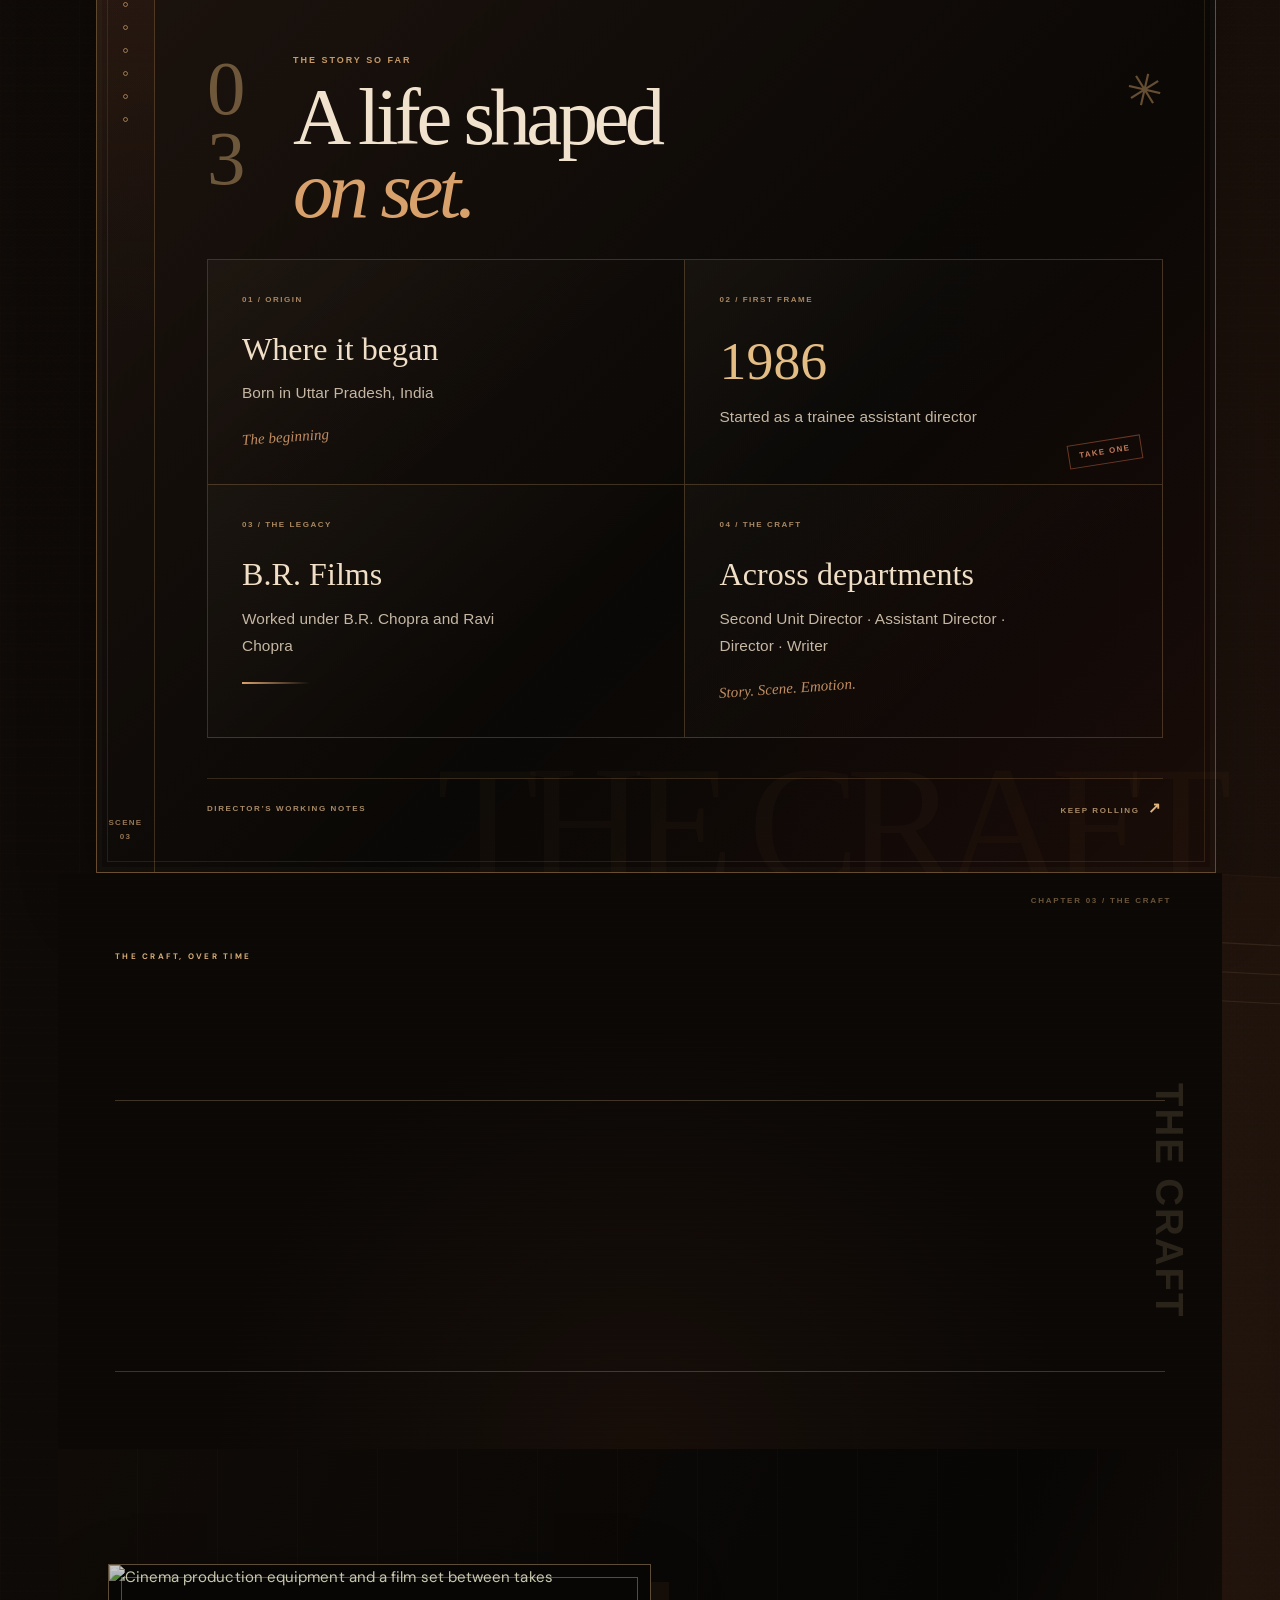
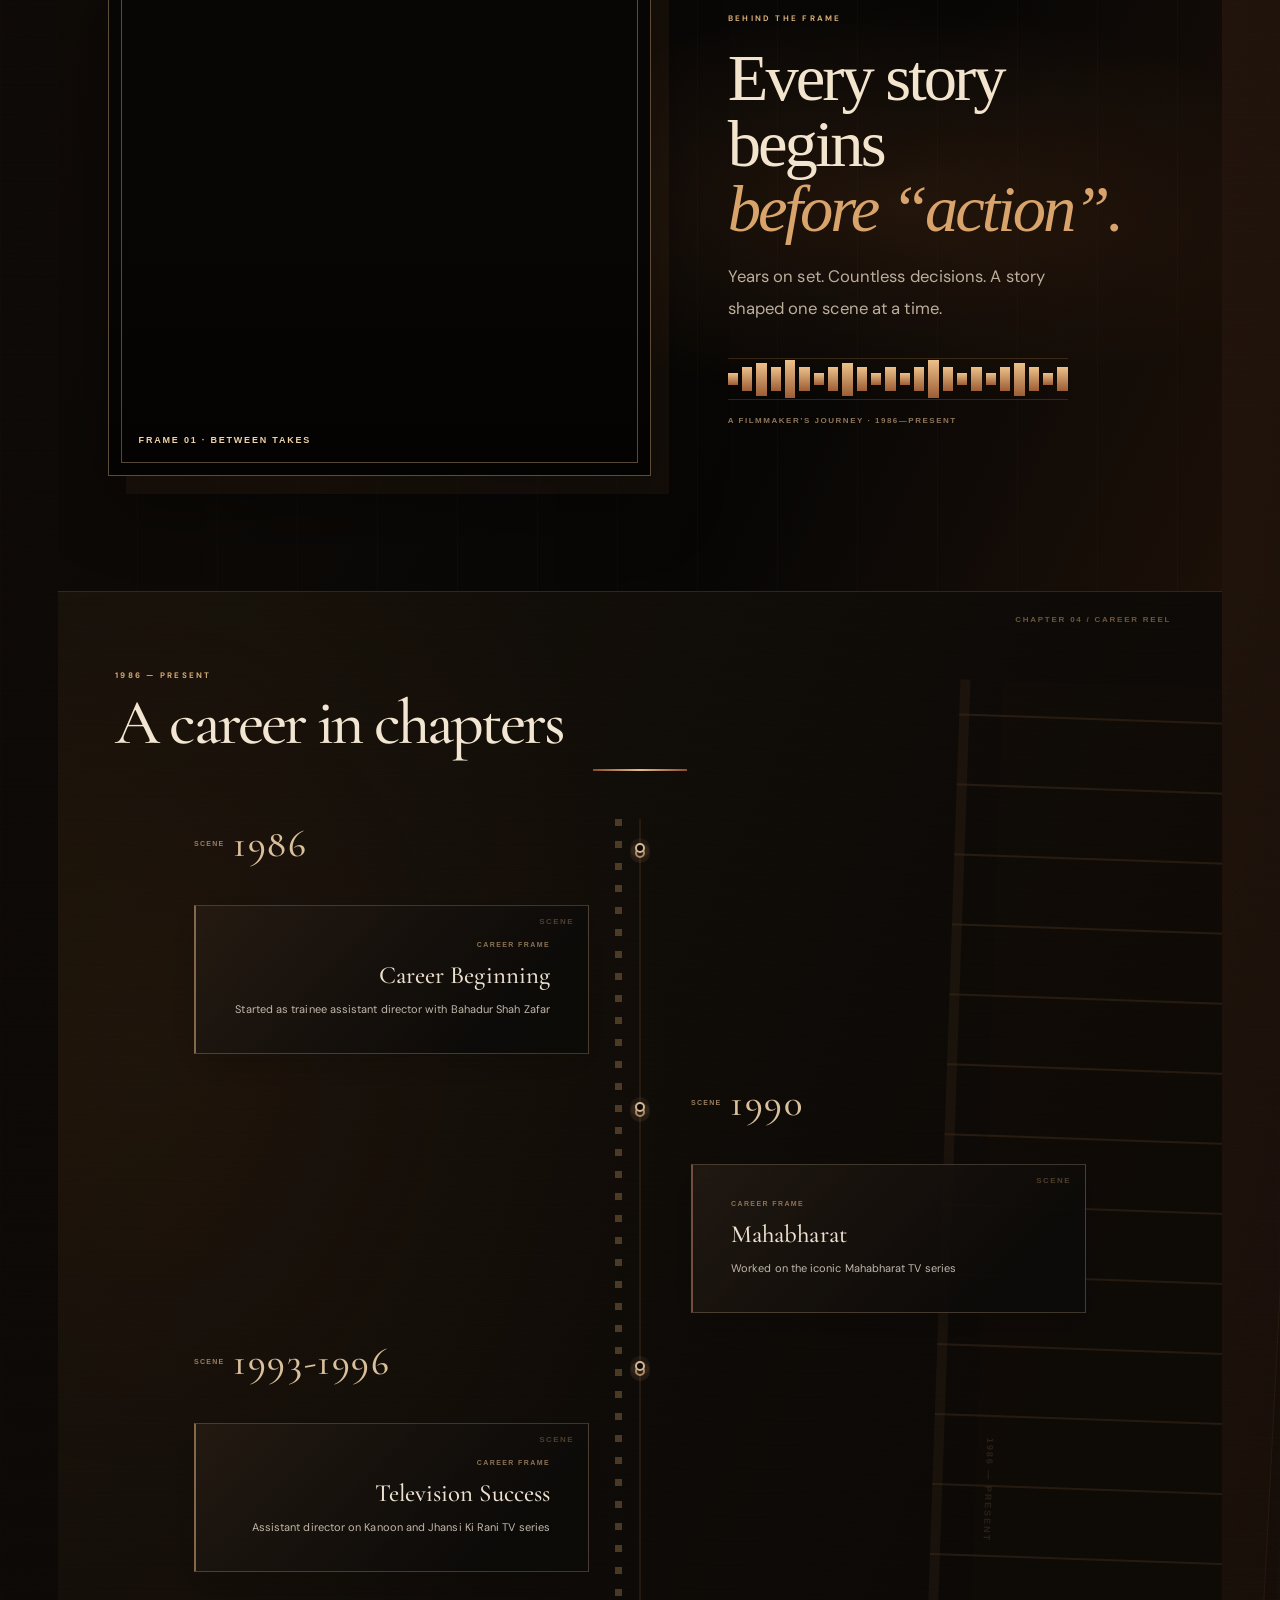
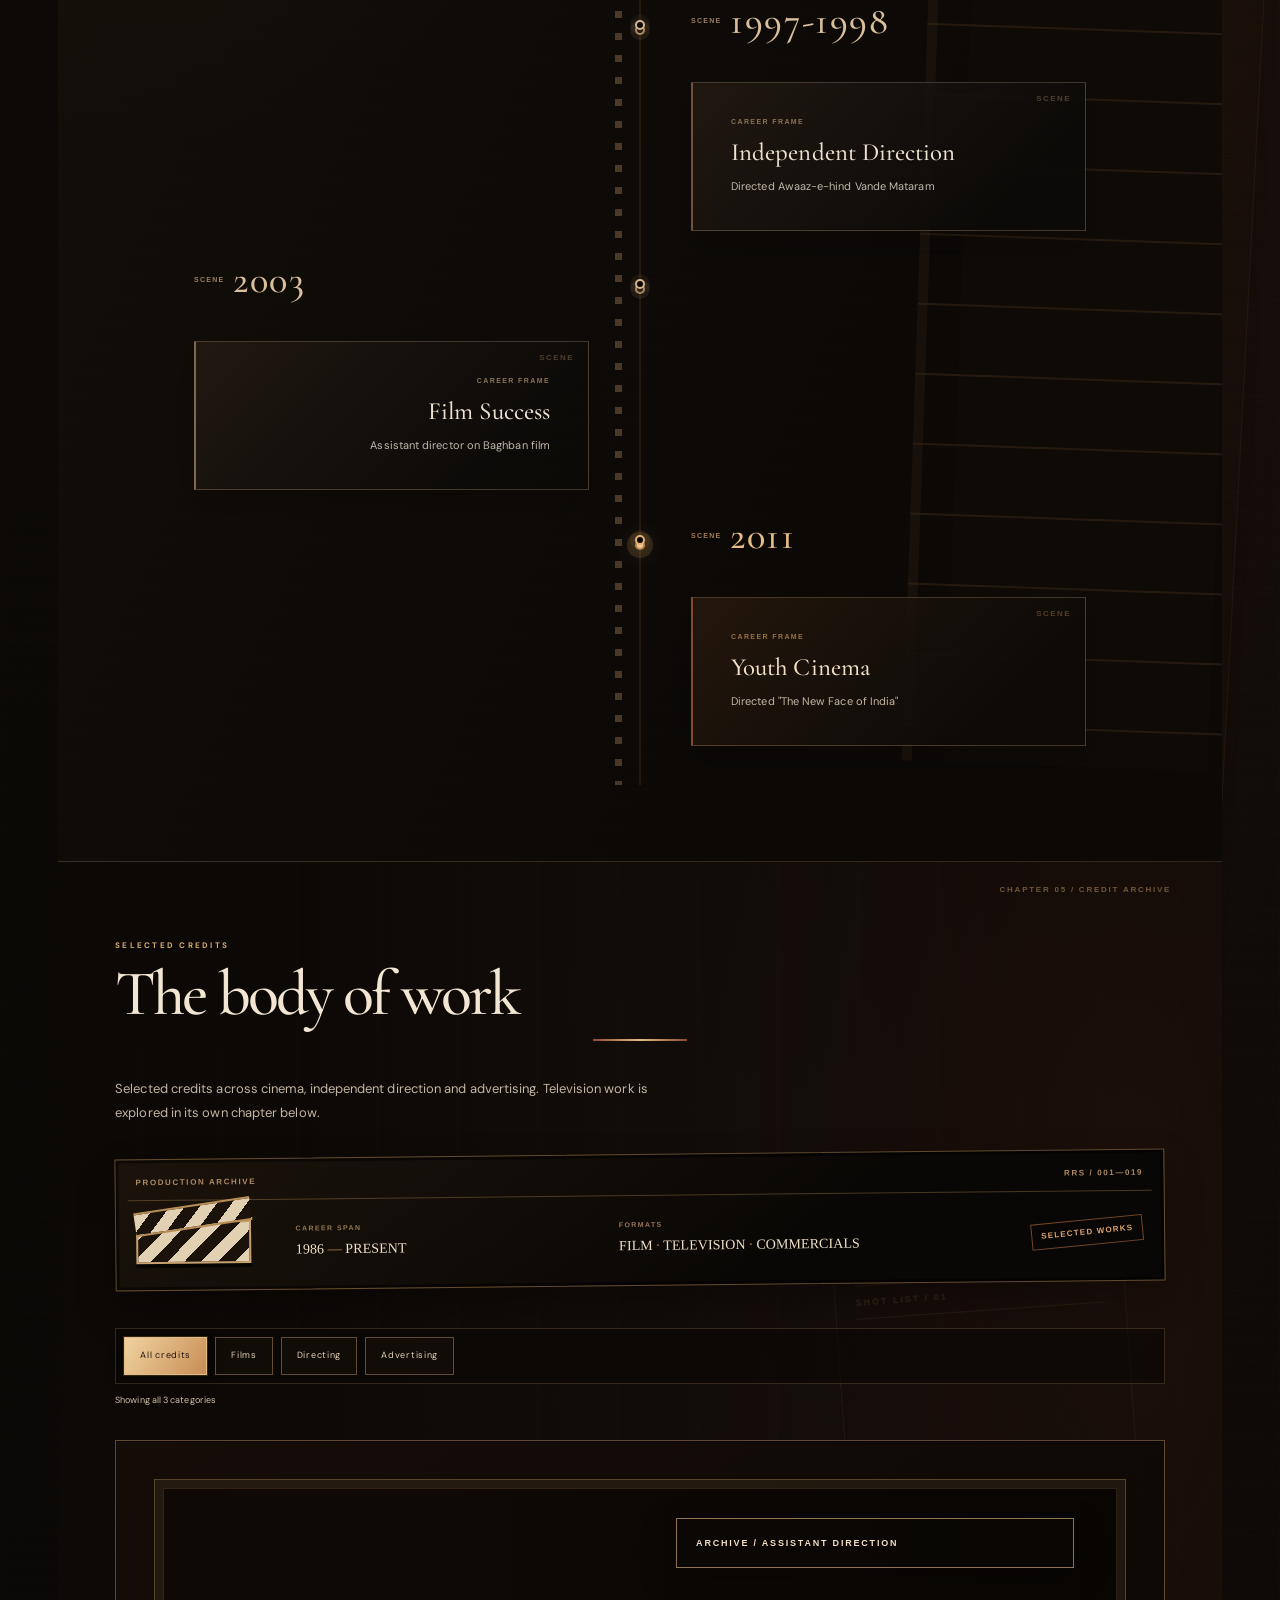
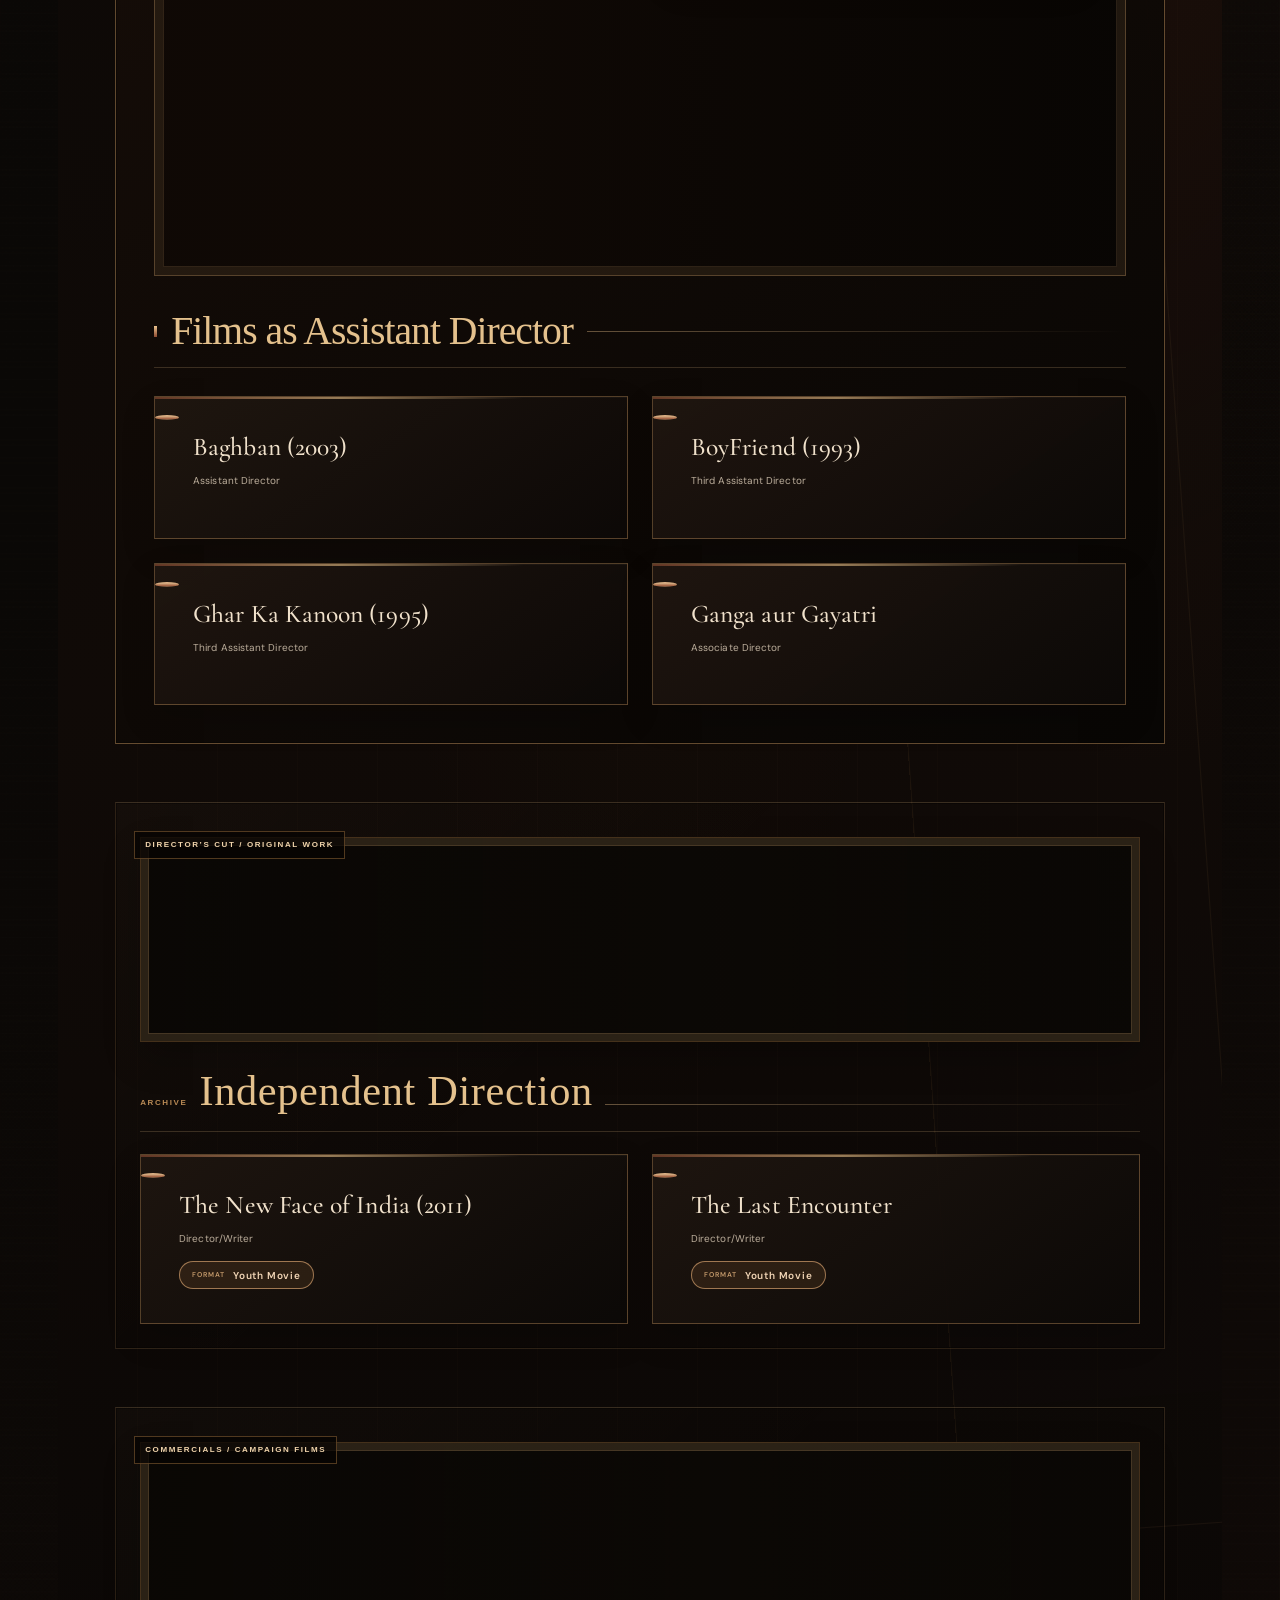
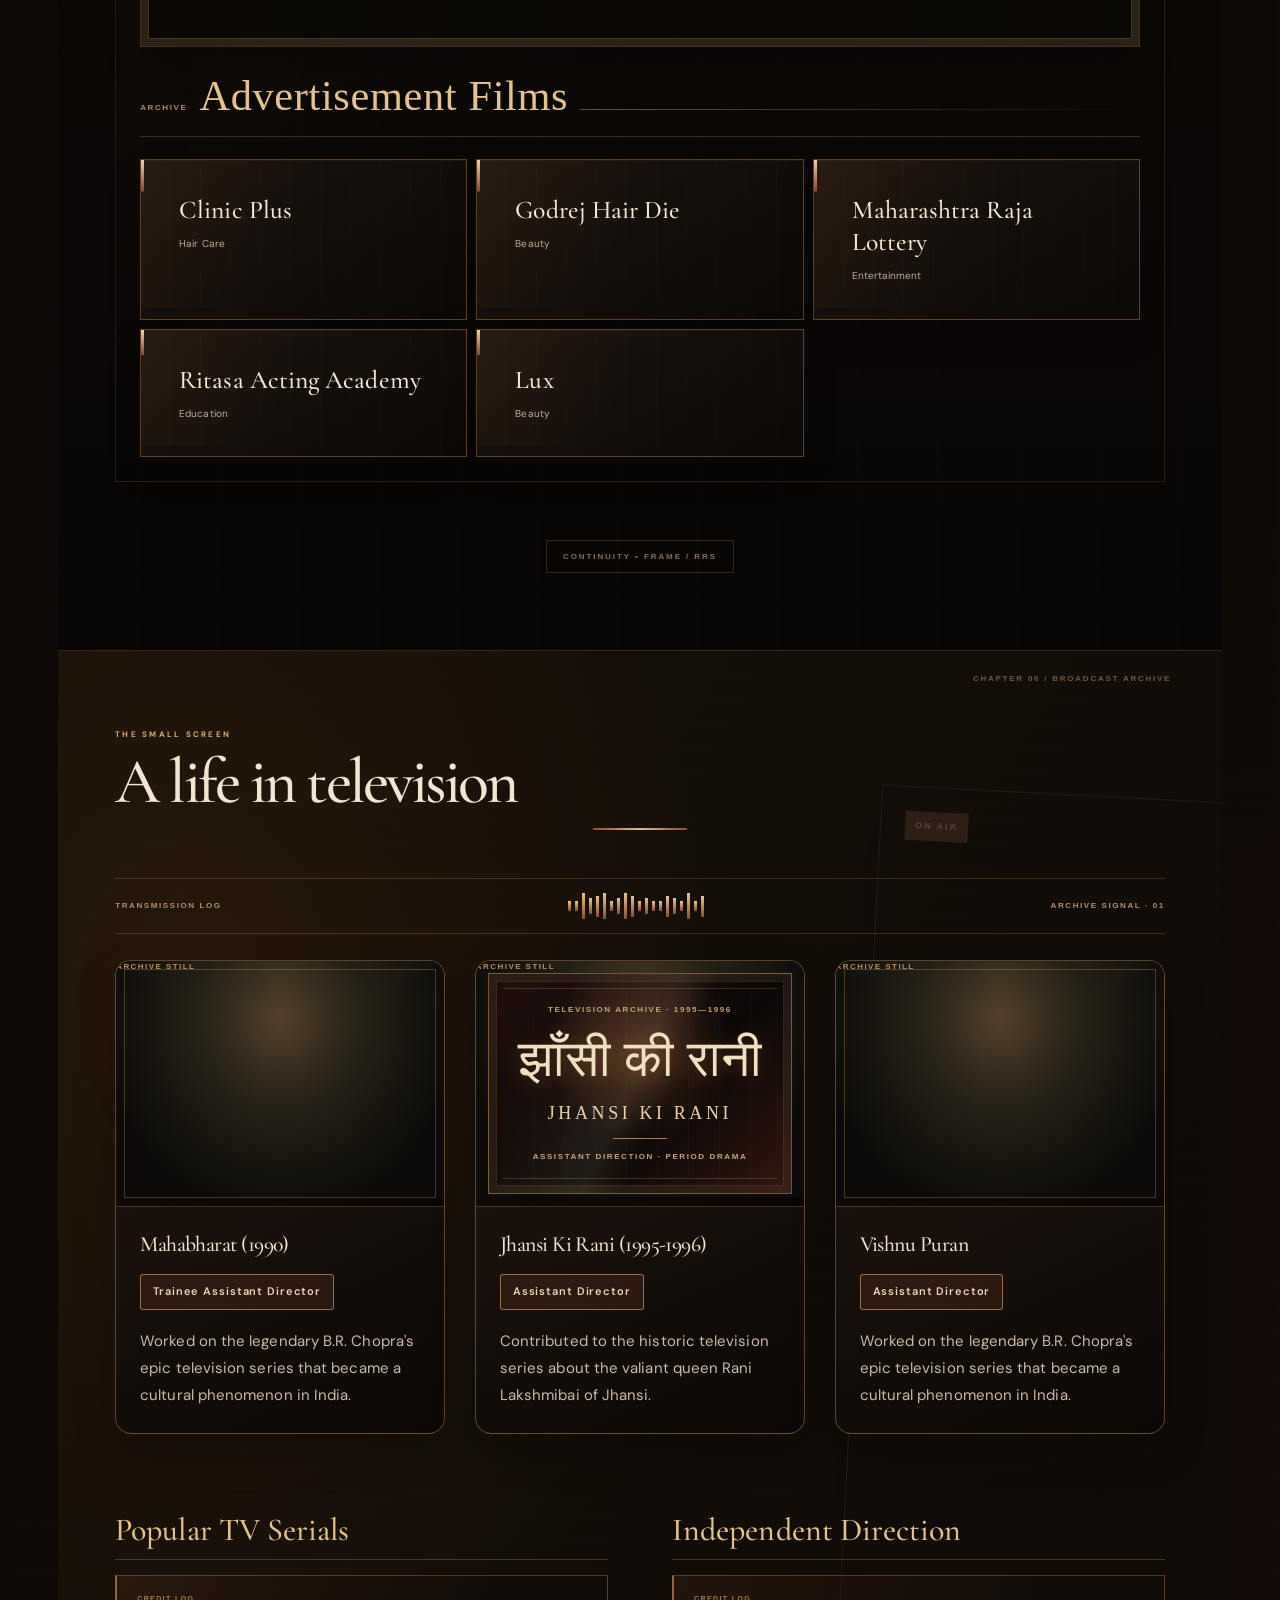
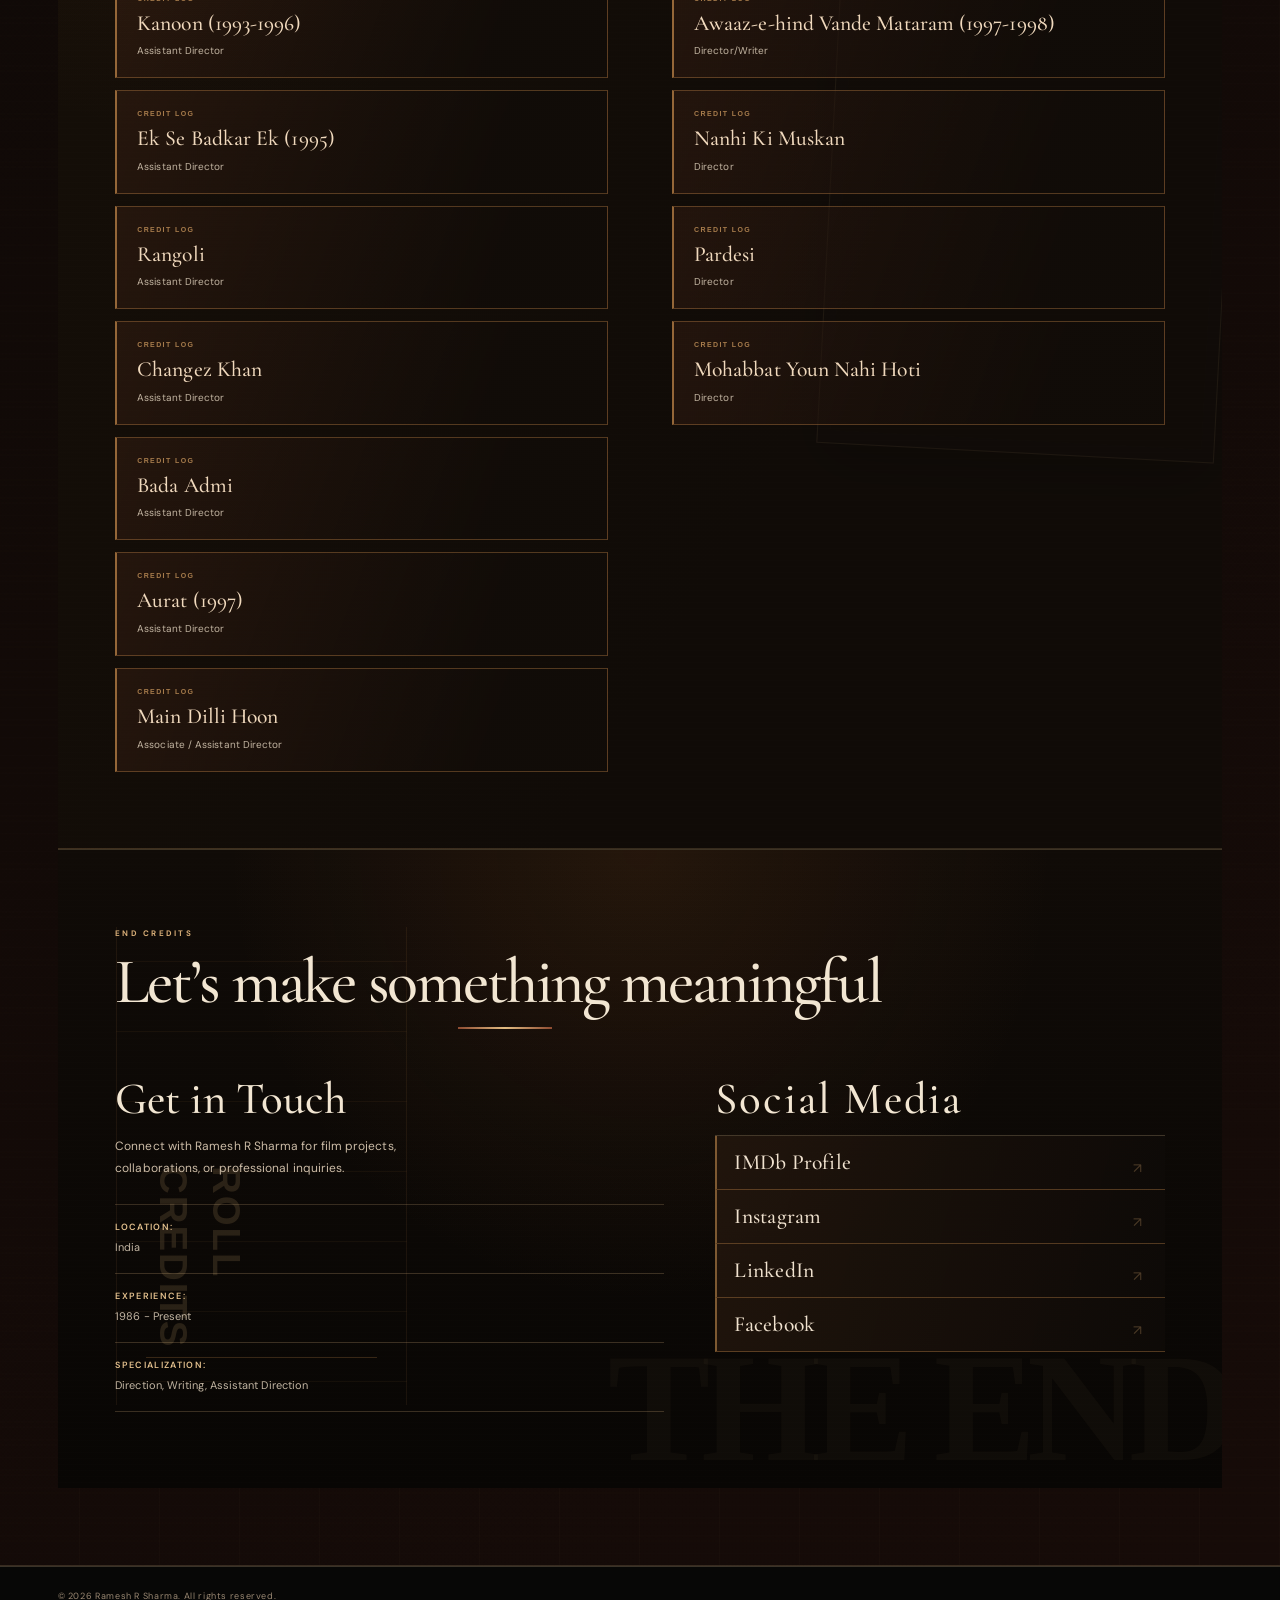
==== commit da05600c: "Add identified production archive photos and enable main-only Vercel deployments" ====
--- a/index.html
+++ b/index.html
@@ -180,6 +180,9 @@
 <h3>An advertisement shoot with cast</h3>
 <details class="rrs-visual-card__original"><summary>Read original Facebook caption</summary><p lang="auto">At the time of commercial Ad film as Actor-Director with Actress Kalpna Saini and Sweta Soni</p></details>
 </figcaption>
+</figure><figure class="rrs-visual-card rrs-visual-card--career rrs-visual-card--archival-scene" data-visual-category="set">
+<a class="rrs-visual-card__media" href="assets/rrs-career/1405082591658711.jpg" target="_blank" rel="noopener noreferrer" aria-label="View original photograph: An archival scene in progress"><img src="assets/rrs-career/1405082591658711.jpg" alt="Indoor staged dramatic scene with two seated performers and a standing person gesturing" loading="lazy" decoding="async"><span class="rrs-visual-card__zoom" aria-hidden="true">VIEW ORIGINAL IMAGE ↗</span></a>
+<figcaption class="rrs-visual-card__caption"><span class="rrs-visual-card__eyebrow">ARCHIVAL FACEBOOK PHOTOGRAPH · IMAGE DATED 14 MAR 2026 · ON SET</span><h3>An archival scene in progress</h3><p class="rrs-visual-card__source-note">No original Facebook caption was included with this photograph. The export dates the image to 14 March 2026; the production title and shooting date are unconfirmed.</p></figcaption>
 </figure></div>
         <p class="rrs-visual-gallery__note">Selected photos and videos are taken directly from the Facebook export. Captions are the original post text, not independently verified claims; the export's resolution is preserved.</p>
       </div>
--- a/visual-archive.css
+++ b/visual-archive.css
@@ -130,3 +130,6 @@
  .rrs-visual-gallery__grid--authentic .rrs-visual-card:nth-child(2) .rrs-visual-card__media,
  .rrs-visual-gallery--archive .rrs-visual-gallery__grid--authentic .rrs-visual-card__media {height:clamp(280px,95vw,500px)}
 }
+
+/* For archive photographs without original post captions. */
+.rrs-visual-card__source-note {margin-top:12px!important;color:#c6b8a3!important;font-size:12px!important;line-height:1.7!important;}
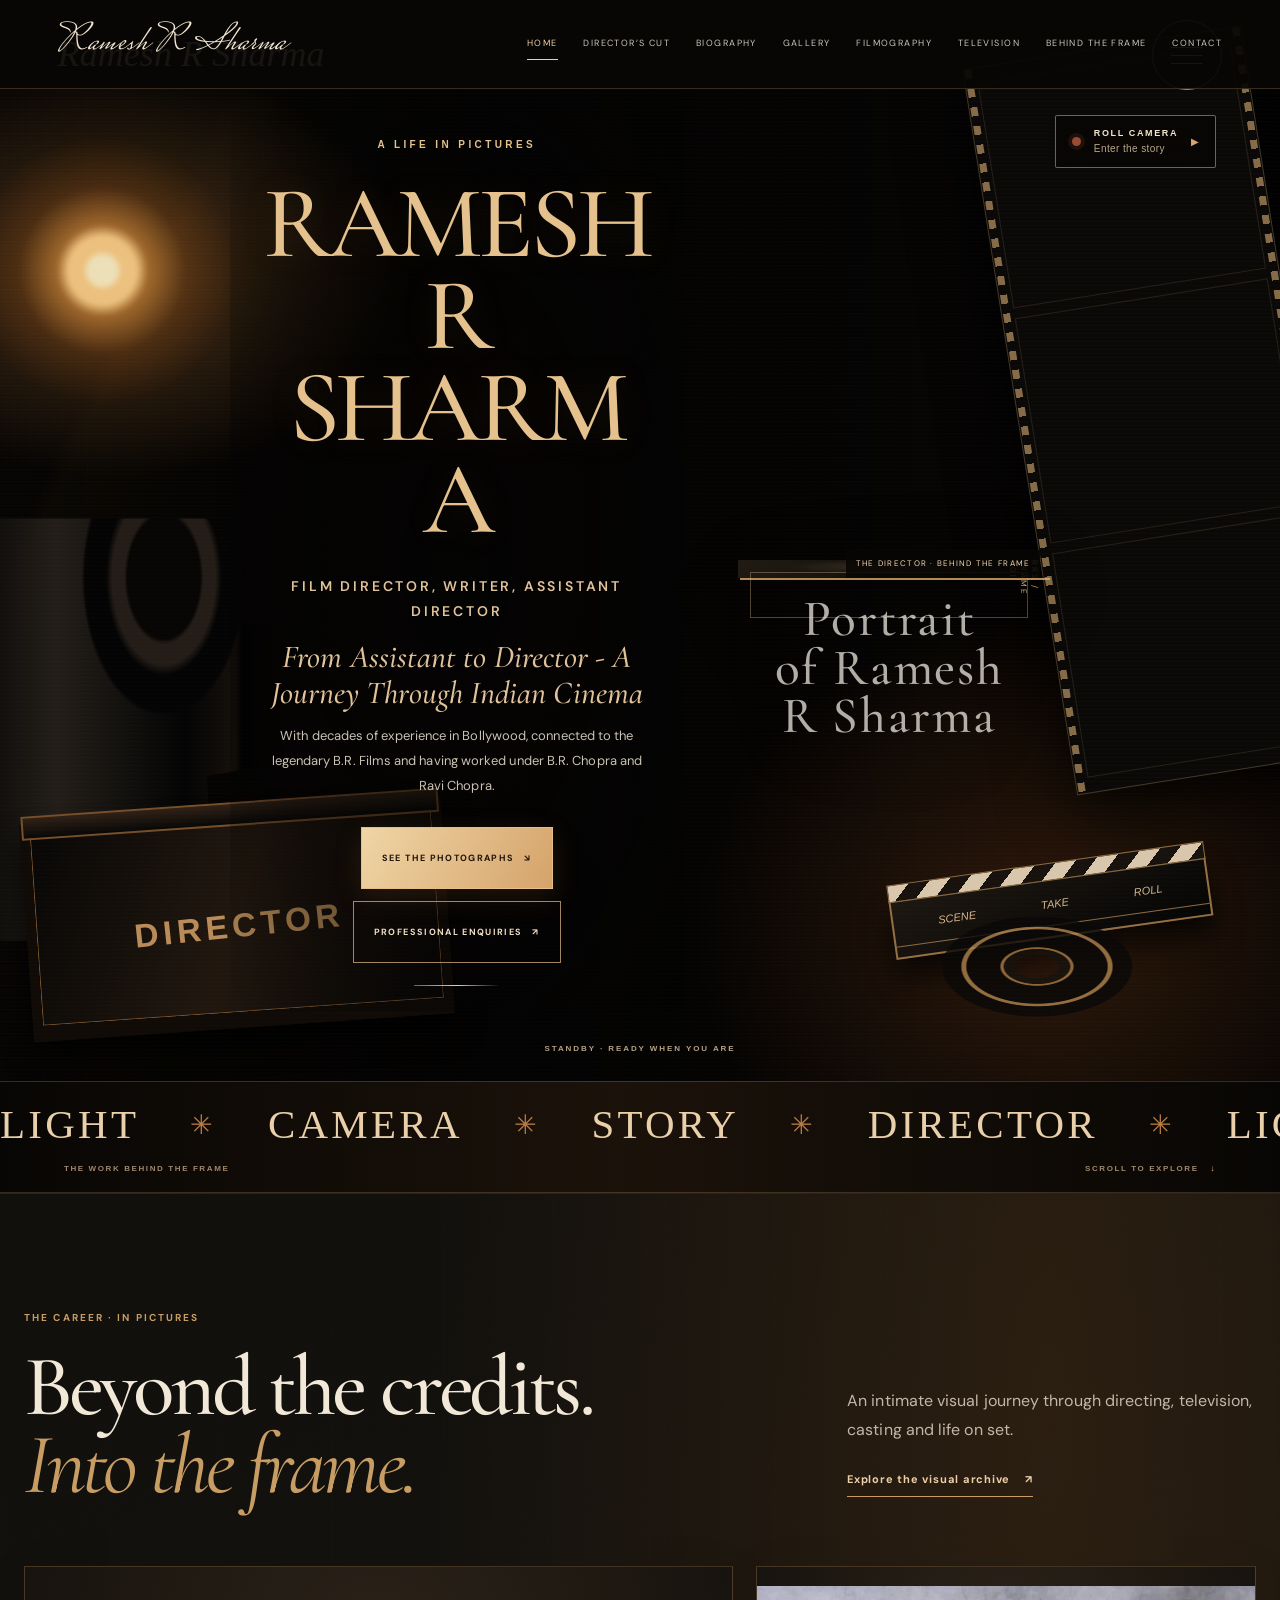
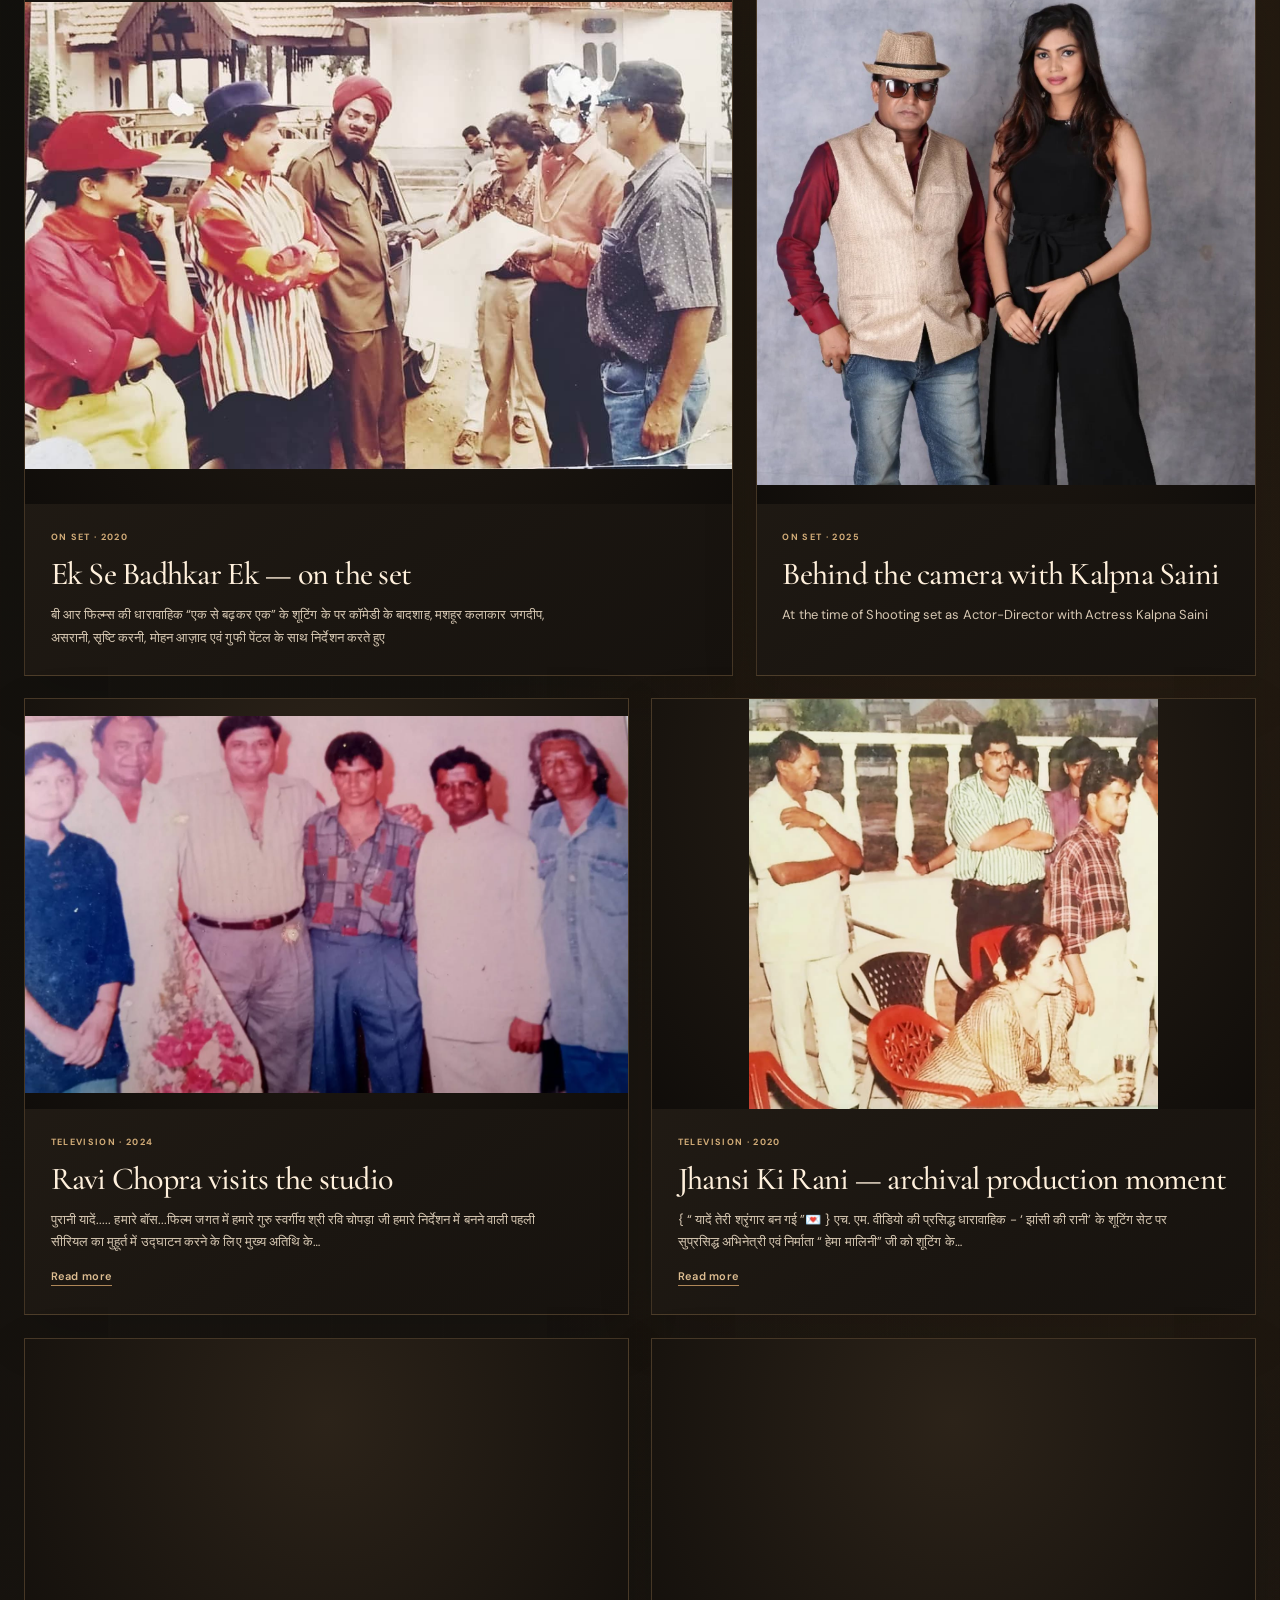
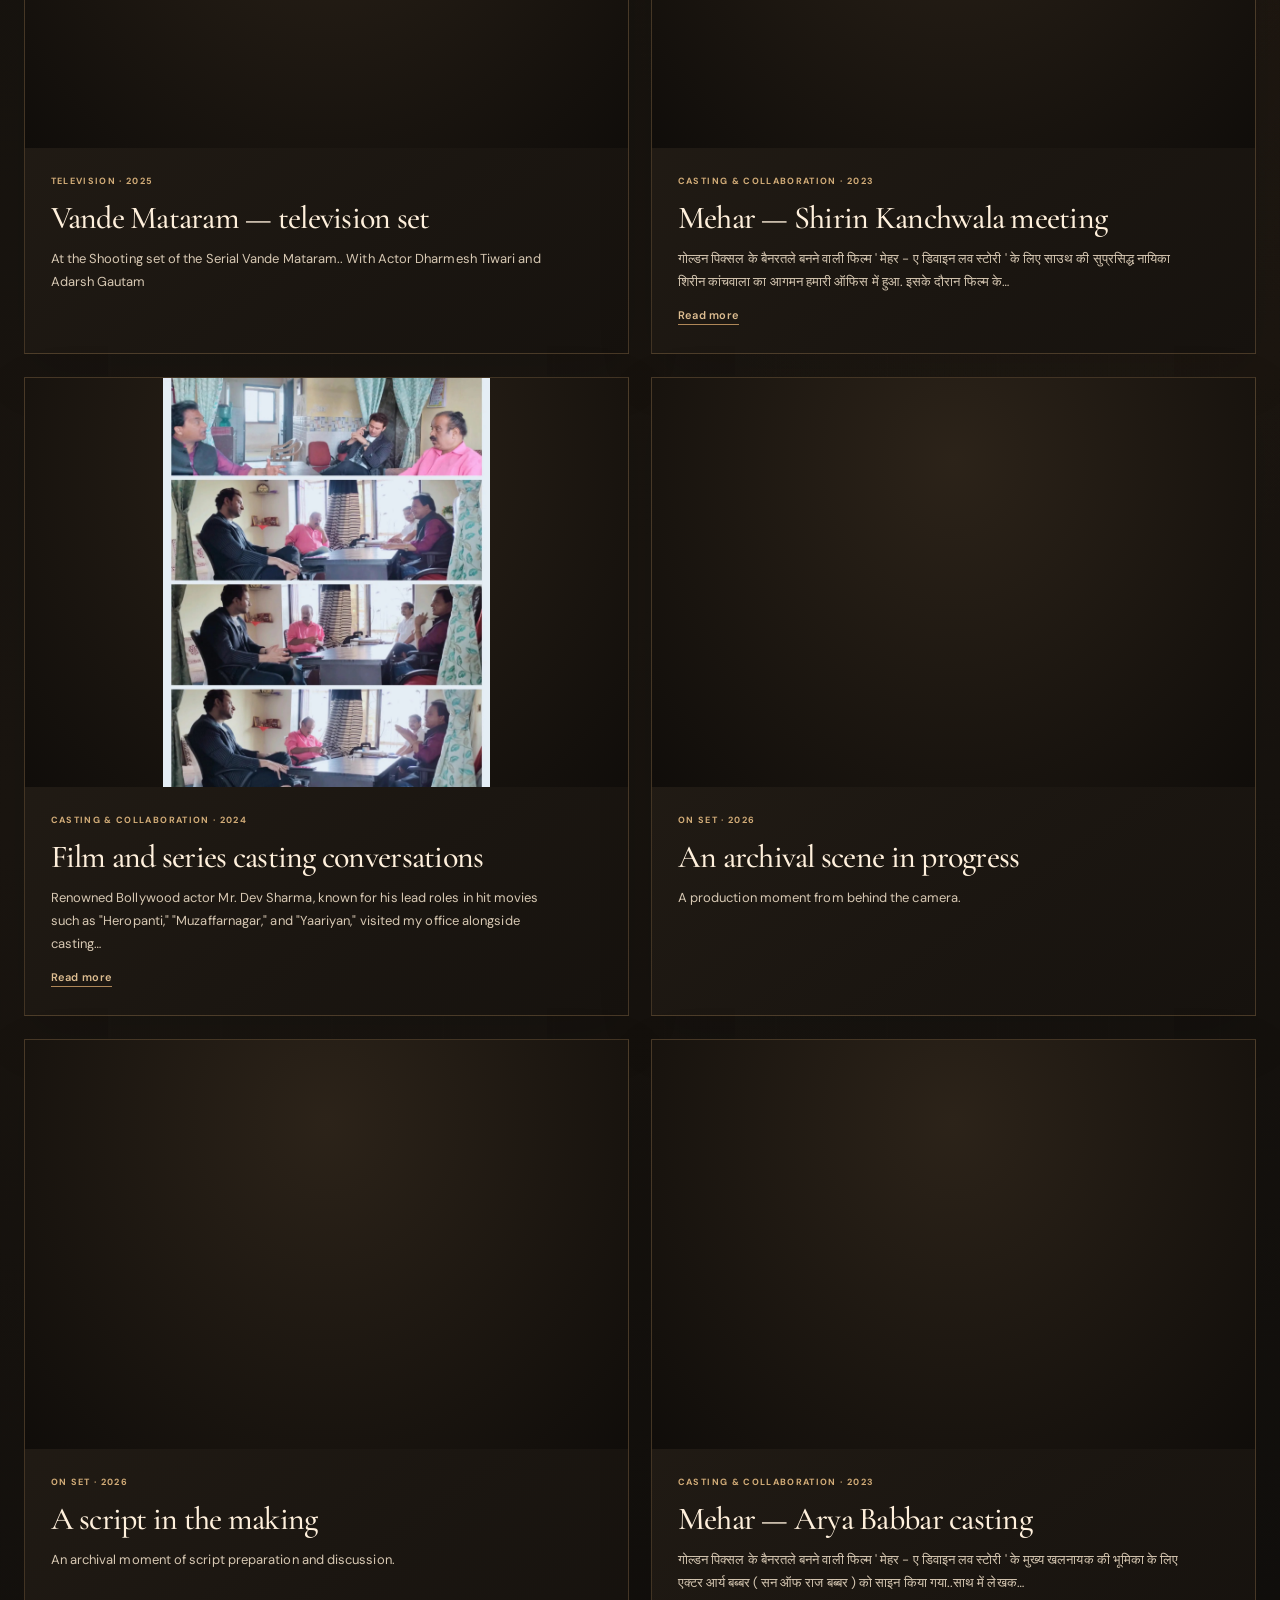
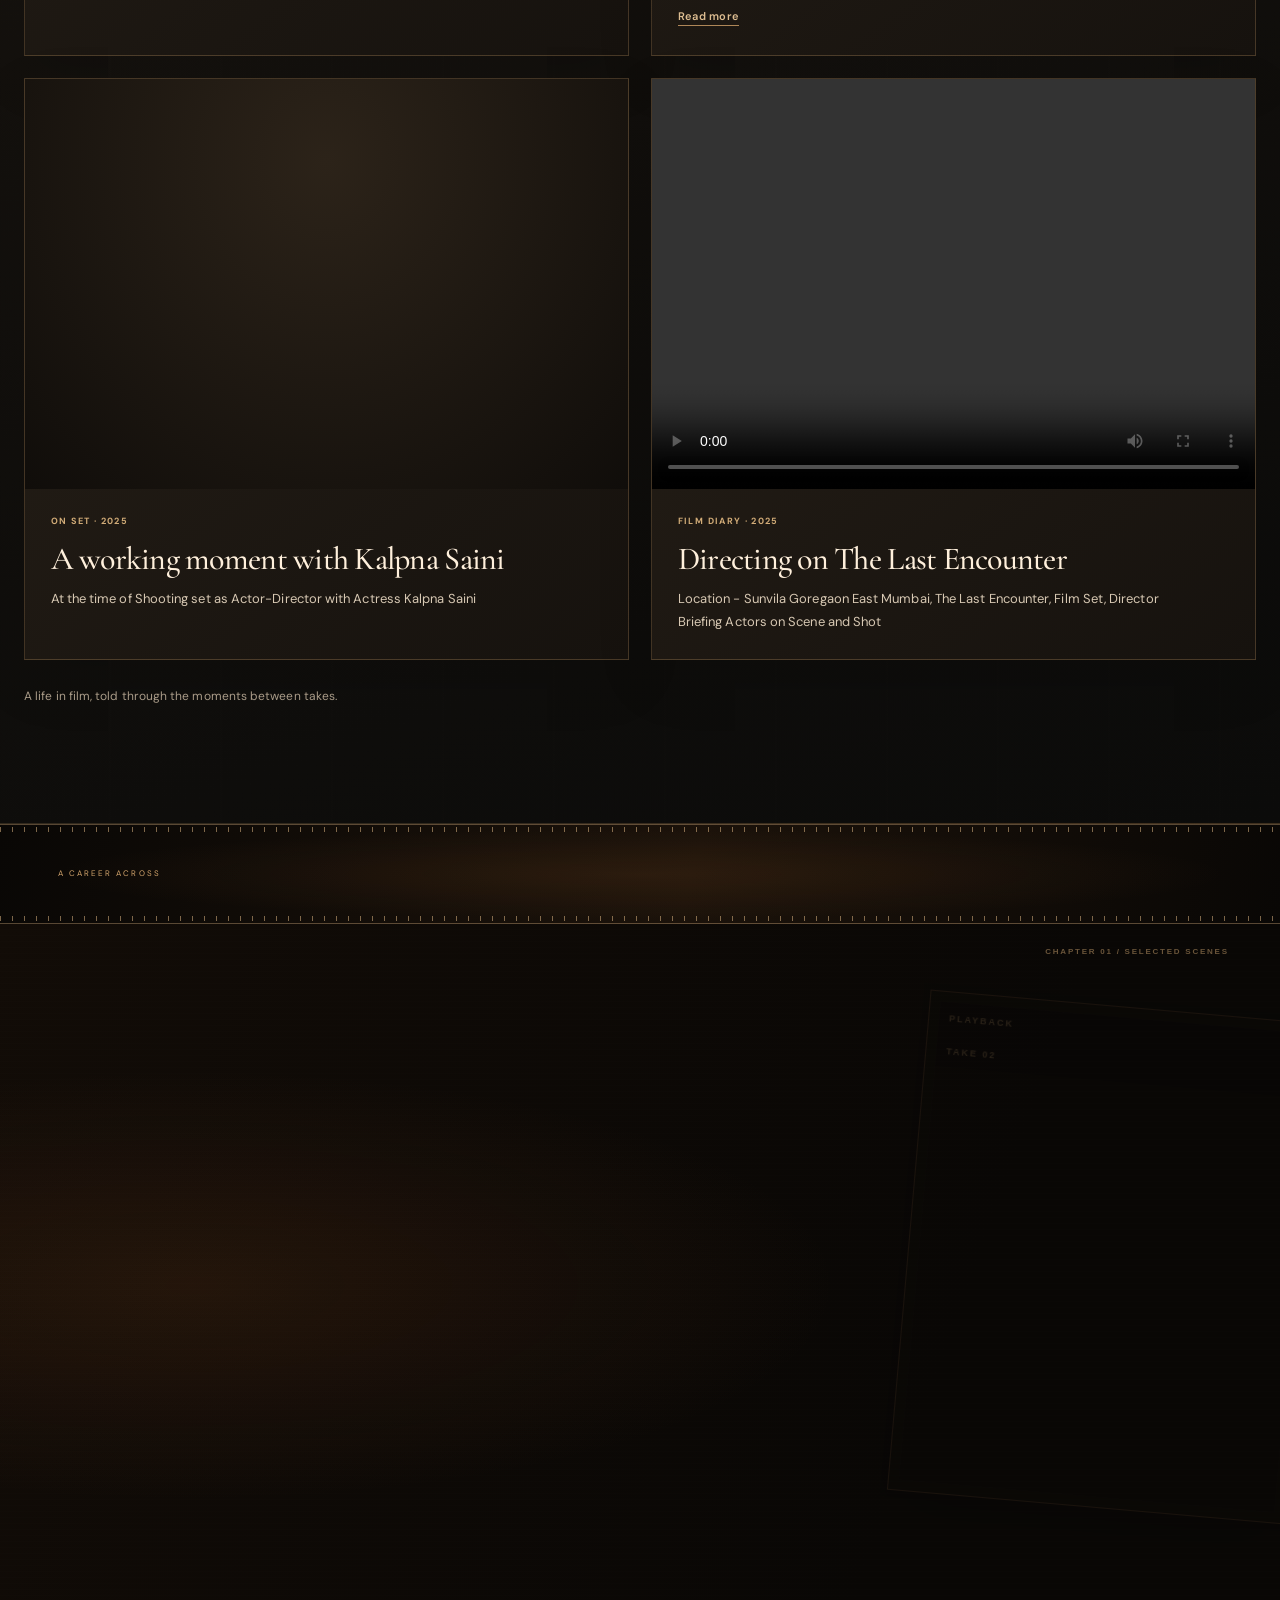
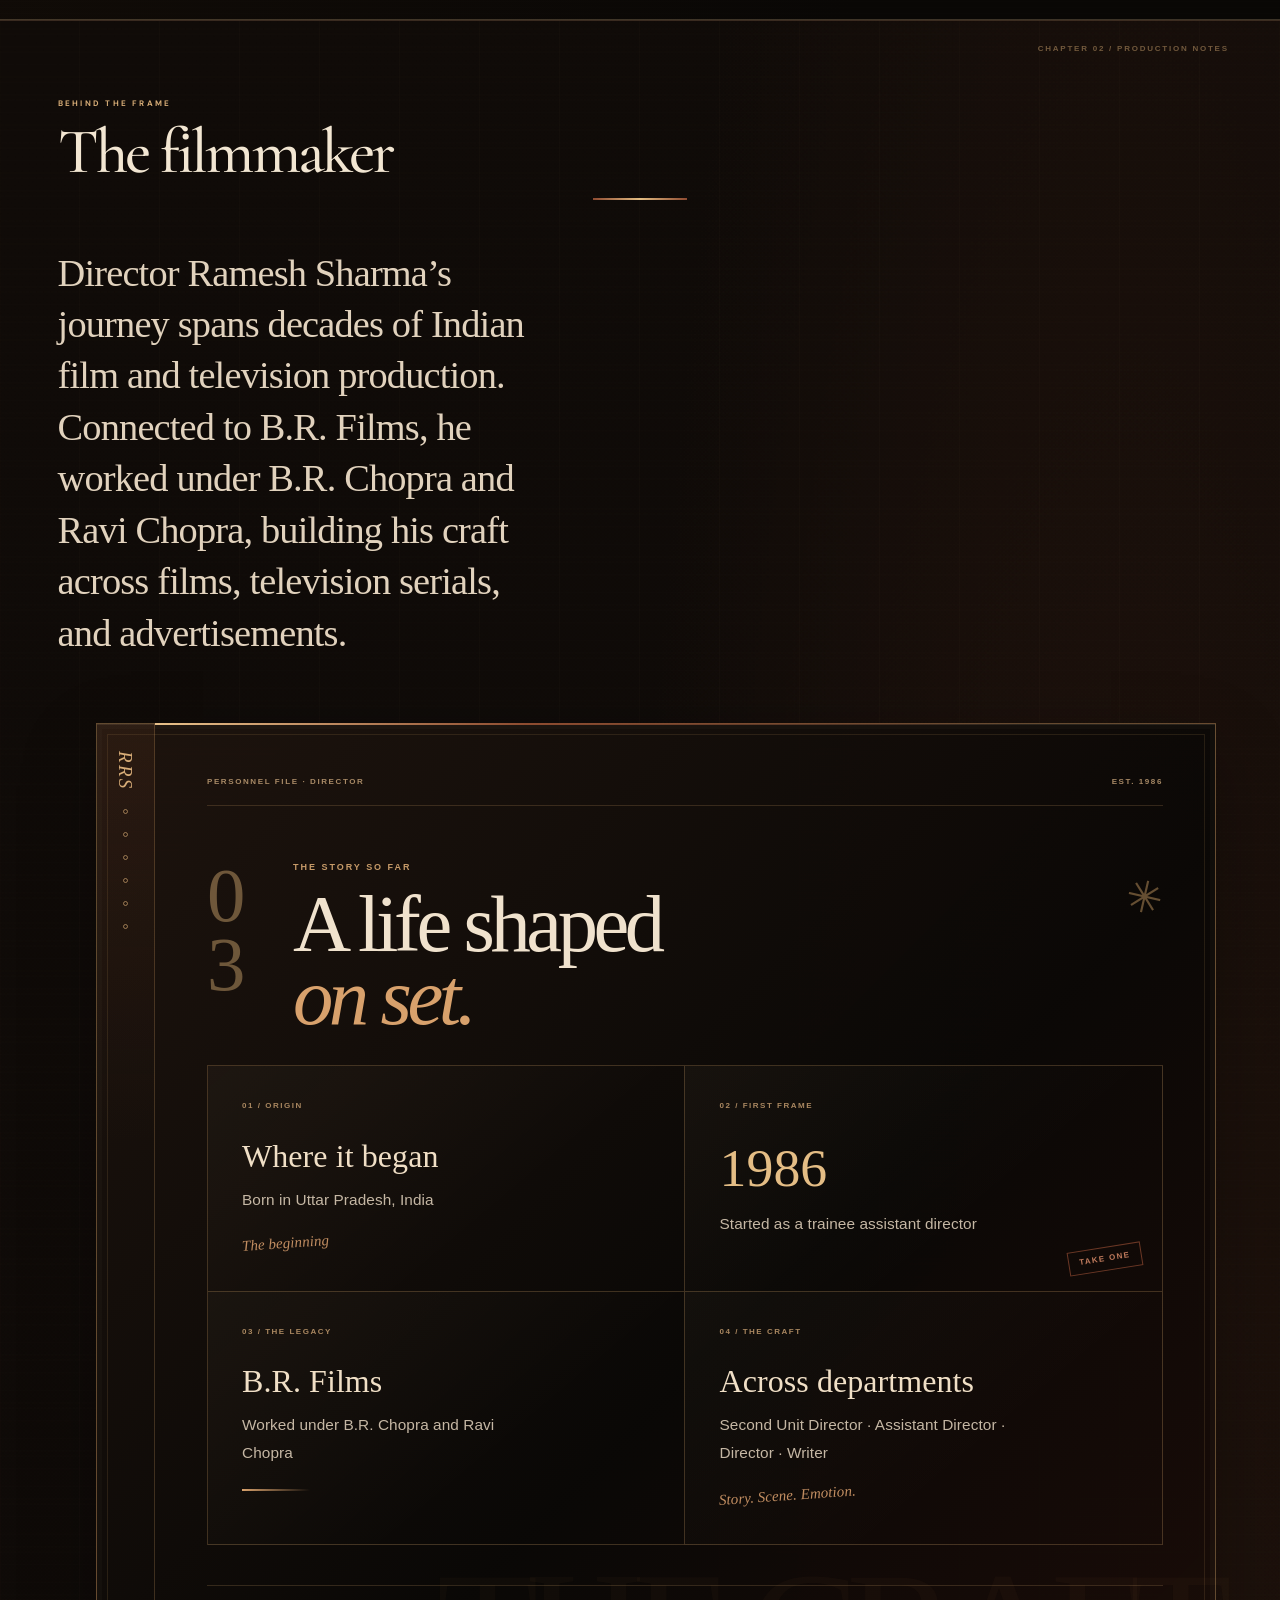
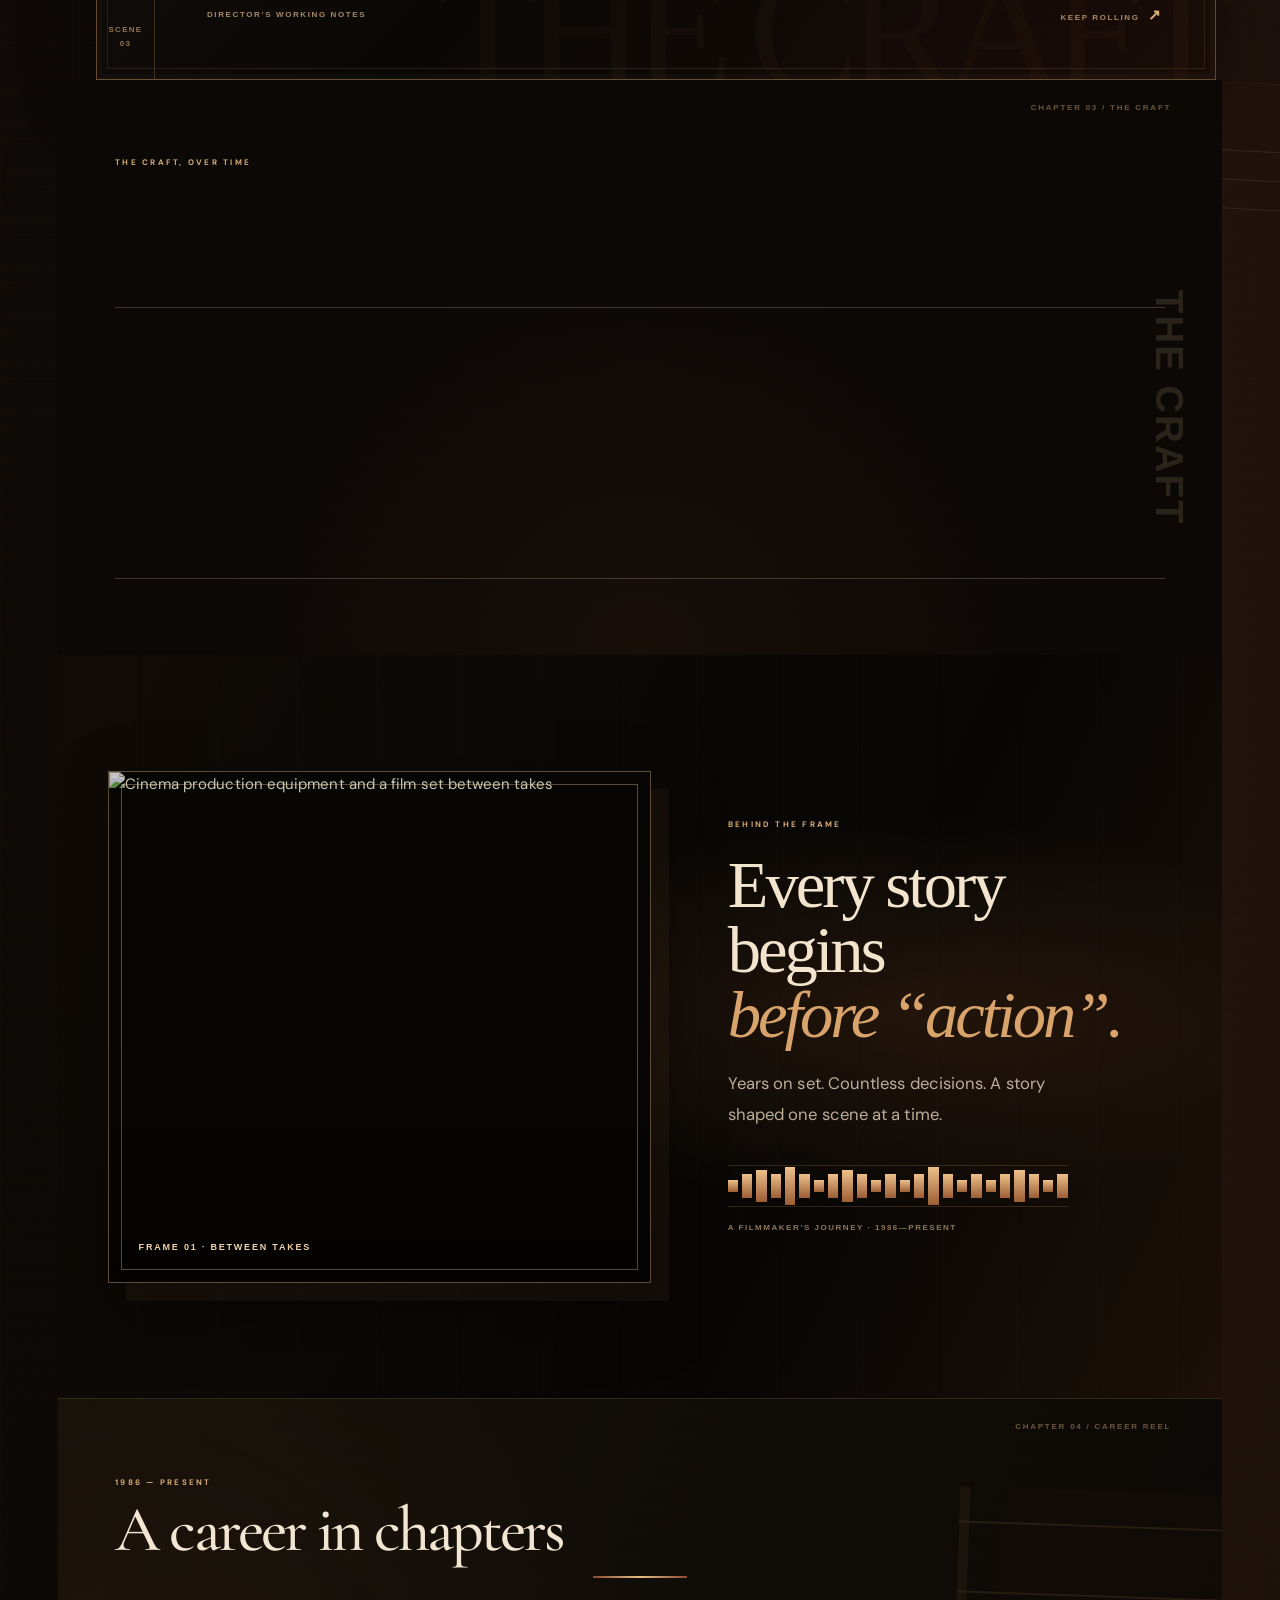
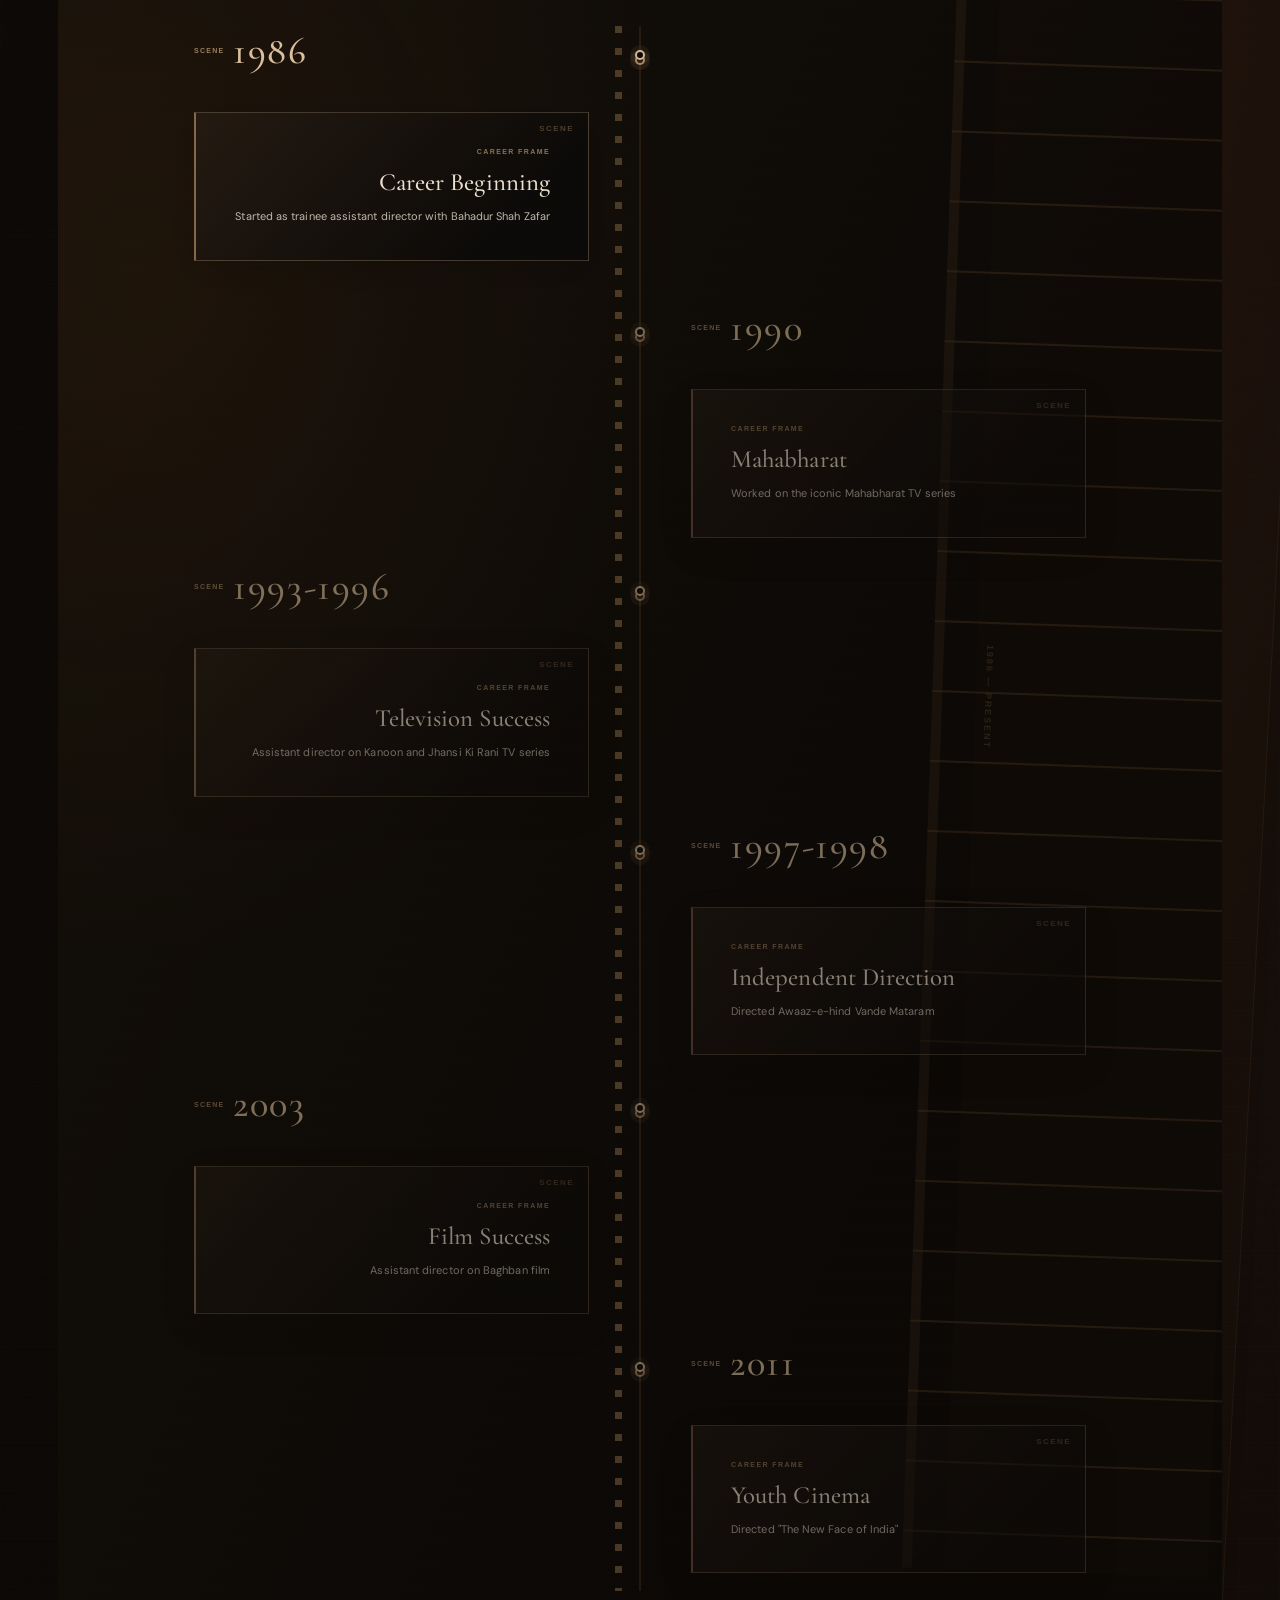
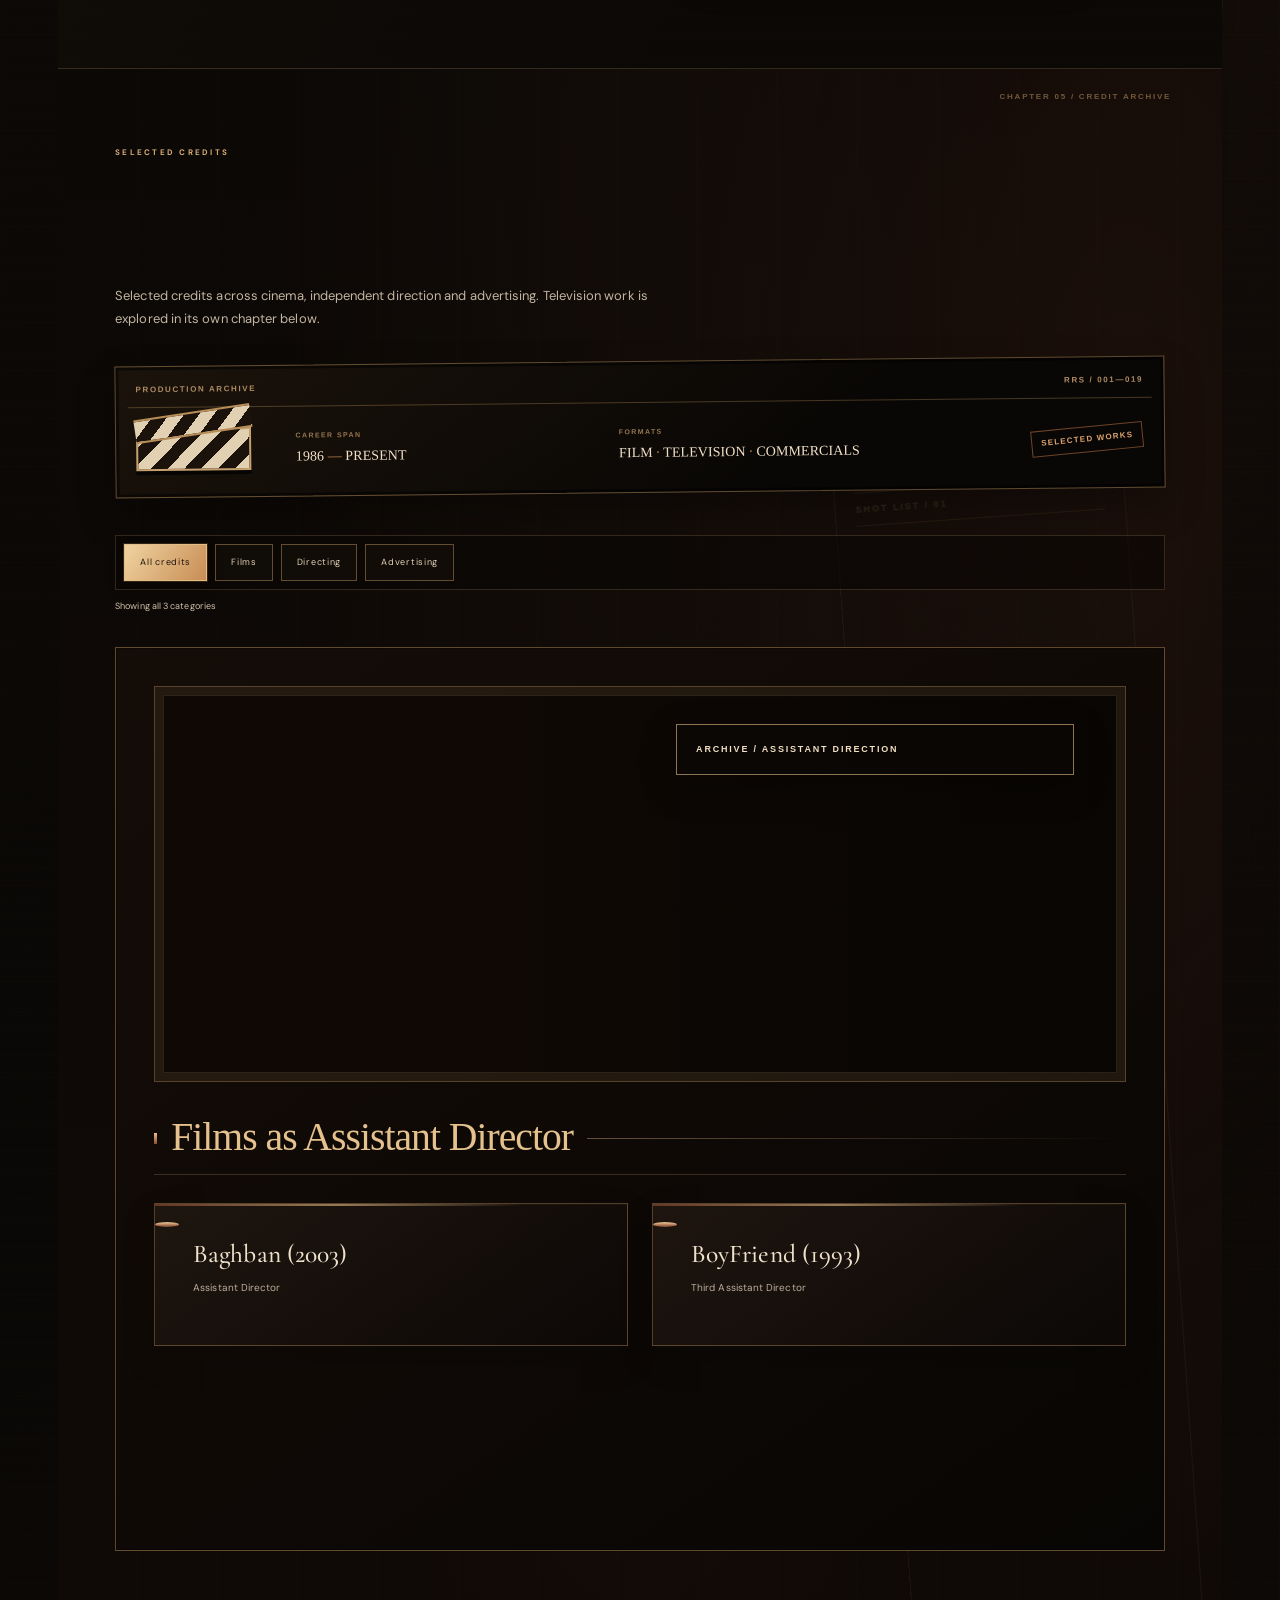
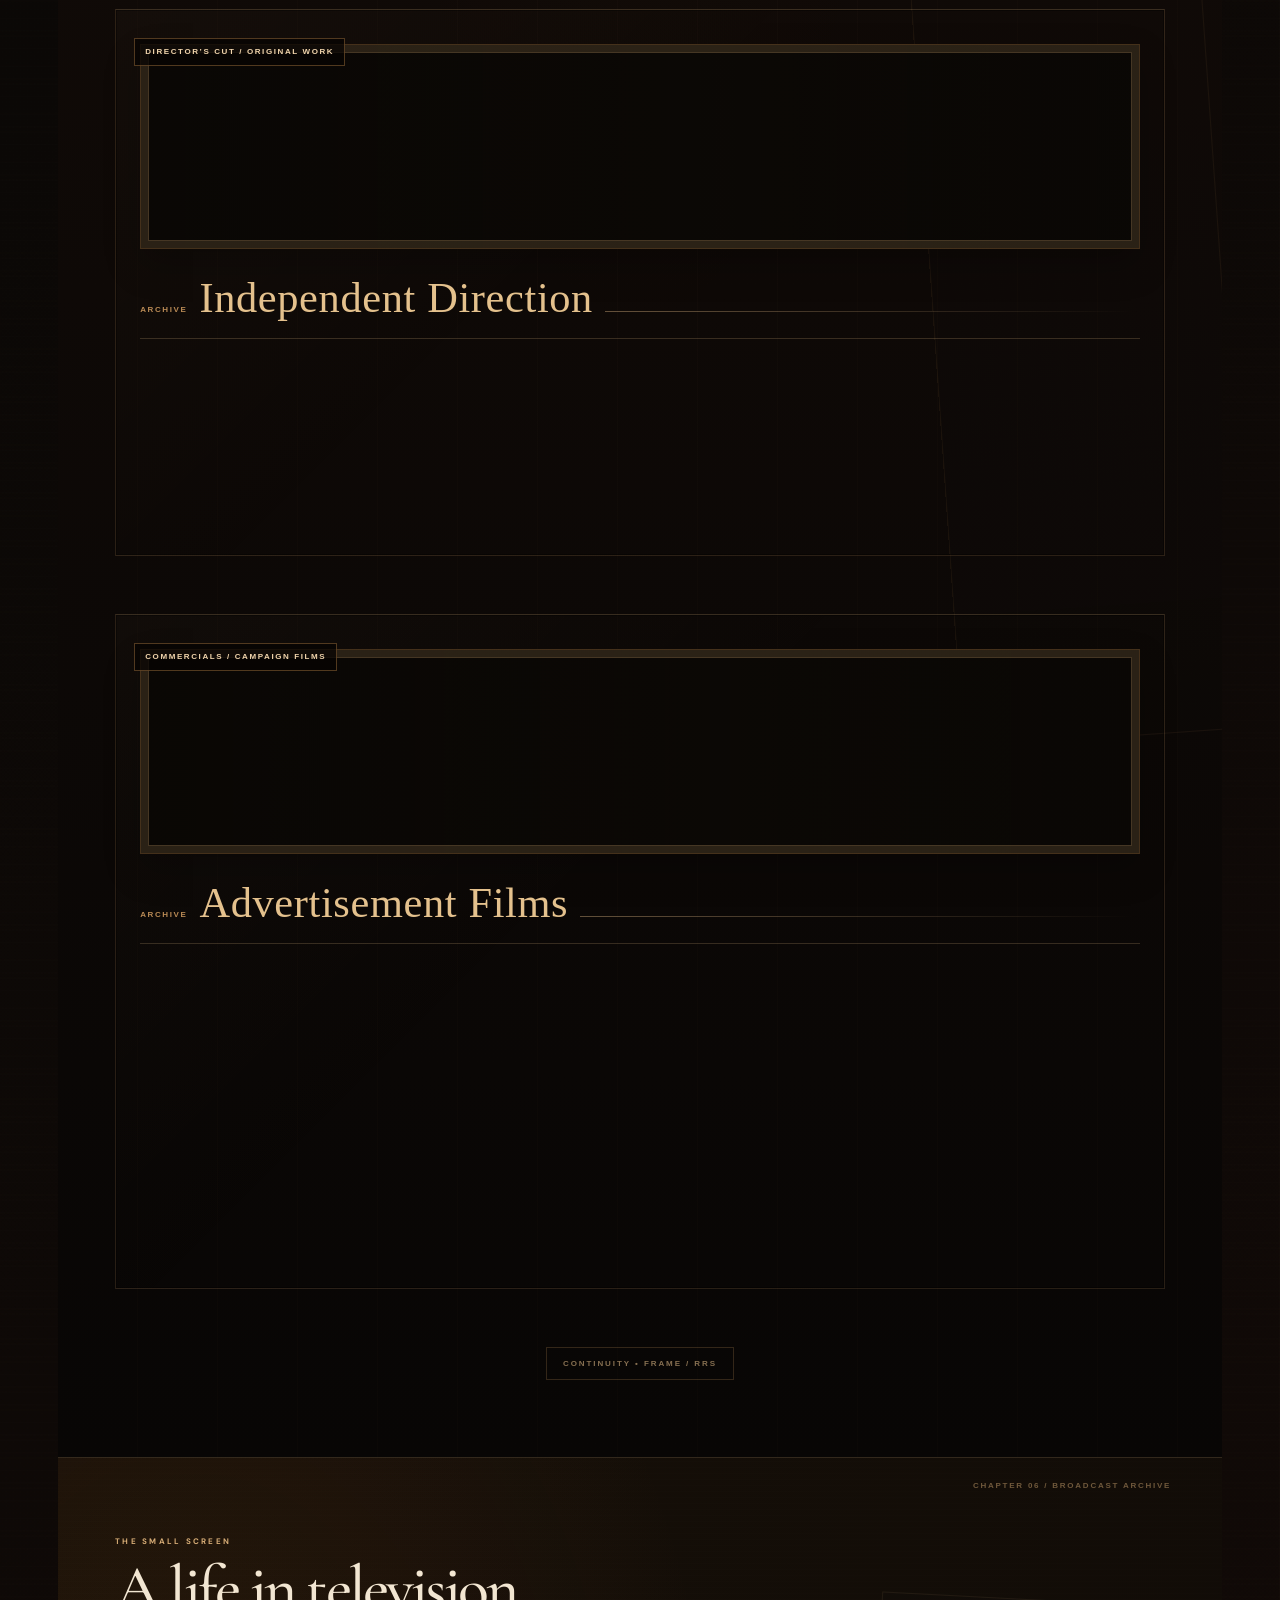
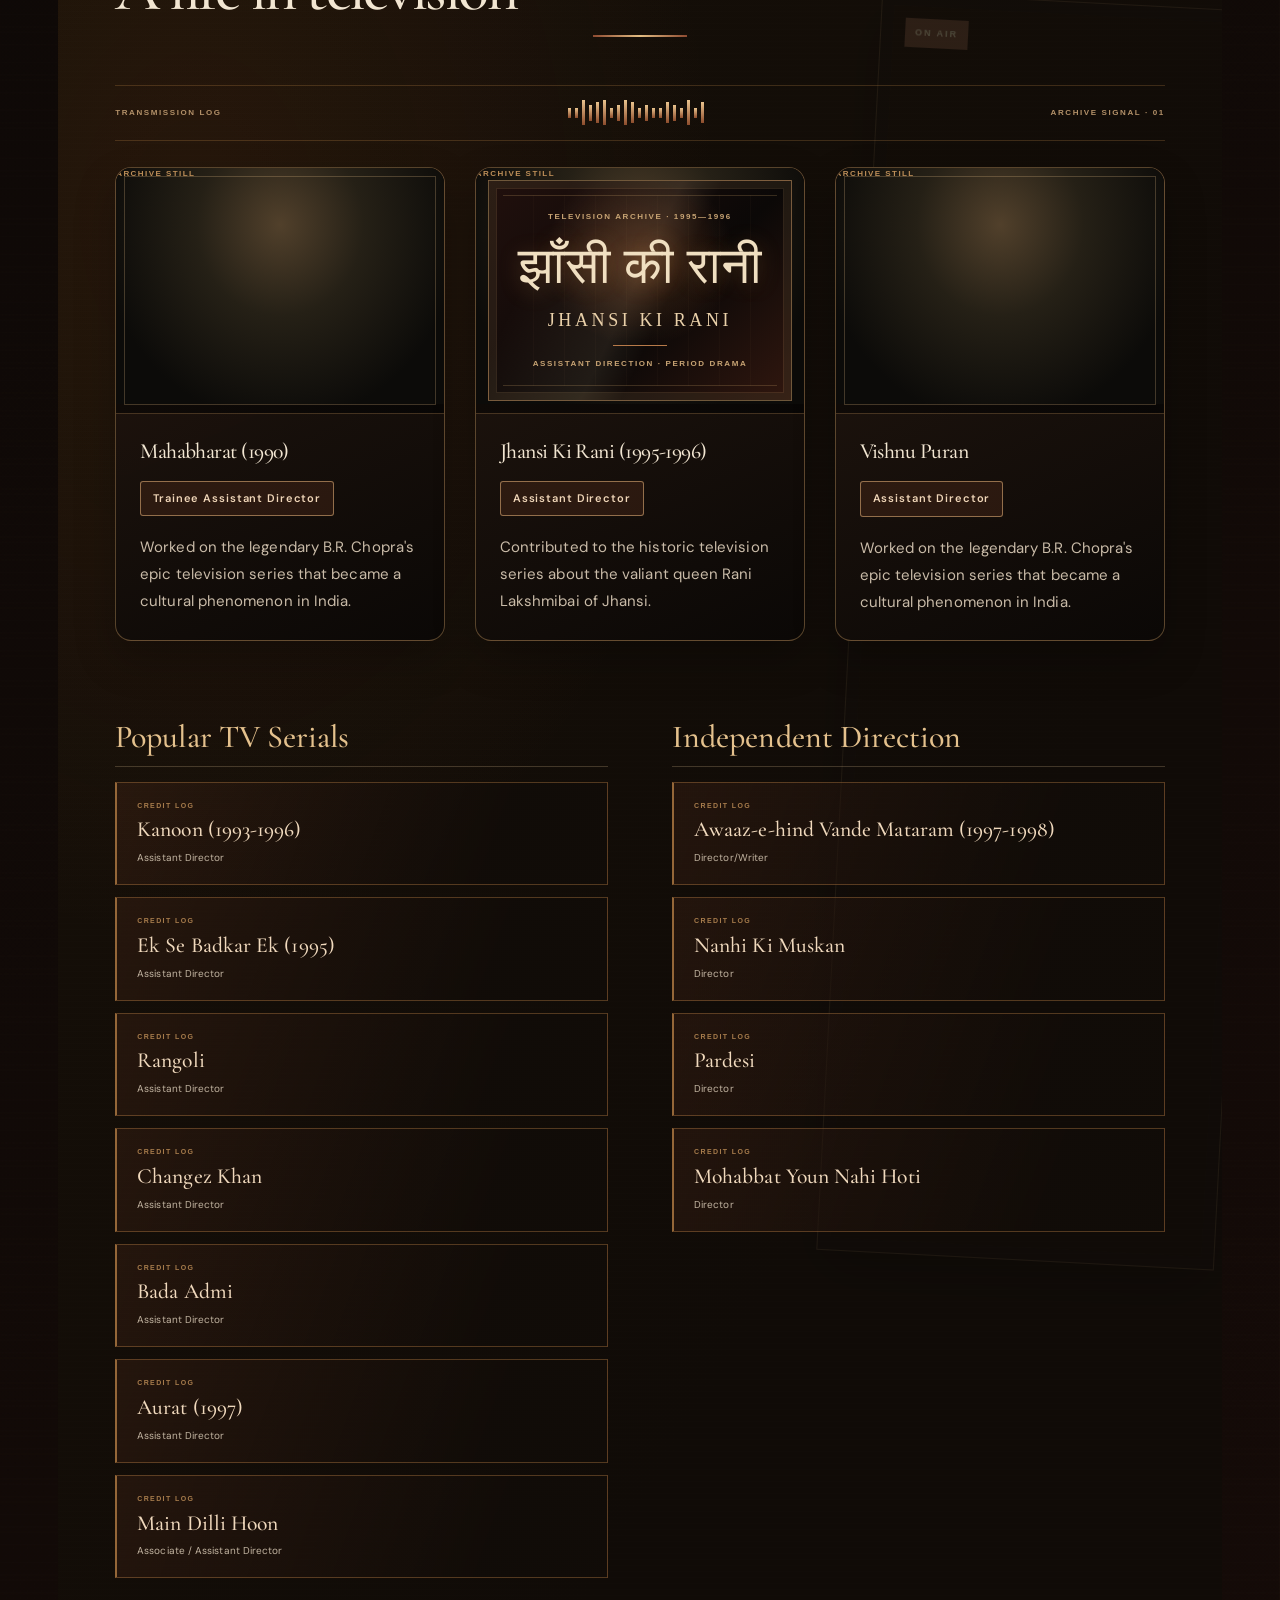
==== commit 5b43ad86: "Expand director career gallery to 46 stories with natural captions and no source branding" ====
--- a/index.html
+++ b/index.html
@@ -104,7 +104,7 @@
         <div class="story-trailer__caption"><span>THE WORK BEHIND THE FRAME</span><span>SCROLL TO EXPLORE <b aria-hidden="true">↓</b></span></div>
     </section>
 
-    <!-- Original portfolio photography and credited television artwork, not a Facebook feed. -->
+    <!-- Curated photography and film diary -->
     <section class="rrs-visual-gallery rrs-visual-gallery--home" id="visual-stories" aria-labelledby="visual-stories-title">
       <div class="container">
         <div class="rrs-visual-gallery__header">
@@ -113,78 +113,23 @@
             <h2 id="visual-stories-title">Beyond the credits.<br><em>Into the frame.</em></h2>
           </div>
           <div class="rrs-visual-gallery__aside">
-            <p>Real on-set photographs, film collaborations and professional memories recovered from his Facebook archive.</p>
+            <p>An intimate visual journey through directing, television, casting and life on set.</p>
             <a href="behind-the-frame.html#visual-archive">Explore the visual archive <span aria-hidden="true">↗</span></a>
           </div>
         </div>
-        <div class="rrs-visual-gallery__grid rrs-visual-gallery__grid--authentic"><figure class="rrs-visual-card rrs-visual-card--career rrs-visual-card--ek-se-badhkar-ek " data-visual-category="set">
-<a class="rrs-visual-card__media" href="assets/rrs-career/141469637552957.jpg" target="_blank" rel="noopener noreferrer" aria-label="View full Ek Se Badhkar Ek — on the set photograph"><img src="assets/rrs-career/141469637552957.jpg" alt="Archival behind-the-scenes photograph at the television set of Ek Se Badhkar Ek" loading="lazy" decoding="async"><span class="rrs-visual-card__zoom" aria-hidden="true">VIEW ORIGINAL IMAGE ↗</span></a>
-<figcaption class="rrs-visual-card__caption">
-<span class="rrs-visual-card__eyebrow">ORIGINAL FACEBOOK PHOTOGRAPH · 2020-05-31 · SET</span>
-<h3>Ek Se Badhkar Ek — on the set</h3>
-<details class="rrs-visual-card__original"><summary>Read original Facebook caption</summary><p lang="auto">बी आर फिल्म्स की धारावाहिक “एक से बढ़कर एक” के शूटिंग के पर कॉमेडी के बादशाह, मशहूर कलाकार जगदीप, असरानी, सृष्टि करनी, मोहन आज़ाद एवं गुफी पेंटल के साथ निर्देशन करते हुए</p></details>
-</figcaption>
-</figure>
-<figure class="rrs-visual-card rrs-visual-card--career rrs-visual-card--kalpna-set " data-visual-category="set">
-<a class="rrs-visual-card__media" href="assets/rrs-career/1163999679100338.webp" target="_blank" rel="noopener noreferrer" aria-label="View full Behind the camera with Kalpna Saini photograph"><img src="assets/rrs-career/1163999679100338.webp" alt="Ramesh R Sharma on a professional shoot with actress Kalpna Saini" loading="lazy" decoding="async"><span class="rrs-visual-card__zoom" aria-hidden="true">VIEW ORIGINAL IMAGE ↗</span></a>
-<figcaption class="rrs-visual-card__caption">
-<span class="rrs-visual-card__eyebrow">ORIGINAL FACEBOOK PHOTOGRAPH · 2025-06-03 · SET</span>
-<h3>Behind the camera with Kalpna Saini</h3>
-<details class="rrs-visual-card__original"><summary>Read original Facebook caption</summary><p lang="auto">At the time of Shooting set as Actor-Director with Actress Kalpna Saini</p></details>
-</figcaption>
-</figure>
-<figure class="rrs-visual-card rrs-visual-card--career rrs-visual-card--vande-mataram " data-visual-category="television">
-<a class="rrs-visual-card__media" href="assets/rrs-career/1196936009140038.webp" target="_blank" rel="noopener noreferrer" aria-label="View full Vande Mataram — television set photograph"><img src="assets/rrs-career/1196936009140038.webp" alt="Archival image showing crew and performers associated with Vande Mataram" loading="lazy" decoding="async"><span class="rrs-visual-card__zoom" aria-hidden="true">VIEW ORIGINAL IMAGE ↗</span></a>
-<figcaption class="rrs-visual-card__caption">
-<span class="rrs-visual-card__eyebrow">ORIGINAL FACEBOOK PHOTOGRAPH · 2025-07-14 · TELEVISION</span>
-<h3>Vande Mataram — television set</h3>
-<details class="rrs-visual-card__original"><summary>Read original Facebook caption</summary><p lang="auto">At the Shooting set of the Serial Vande Mataram.. With Actor Dharmesh Tiwari and Adarsh Gautam</p></details>
-</figcaption>
-</figure>
-<figure class="rrs-visual-card rrs-visual-card--career rrs-visual-card--ravi-chopra " data-visual-category="television">
-<a class="rrs-visual-card__media" href="assets/rrs-career/993051049528536.webp" target="_blank" rel="noopener noreferrer" aria-label="View full Ravi Chopra visits the studio photograph"><img src="assets/rrs-career/993051049528536.webp" alt="Archival group photograph from a television-series inaugural event" loading="lazy" decoding="async"><span class="rrs-visual-card__zoom" aria-hidden="true">VIEW ORIGINAL IMAGE ↗</span></a>
-<figcaption class="rrs-visual-card__caption">
-<span class="rrs-visual-card__eyebrow">ORIGINAL FACEBOOK PHOTOGRAPH · 2024-10-24 · TELEVISION</span>
-<h3>Ravi Chopra visits the studio</h3>
-<details class="rrs-visual-card__original"><summary>Read original Facebook caption</summary><p lang="auto">पुरानी यादें..... हमारे बॉस...फिल्म जगत में हमारे गुरु स्वर्गीय श्री रवि चोपड़ा जी हमारे निर्देशन में बनने वाली पहली सीरियल का मुहूर्त में उद्घाटन करने के लिए मुख्य अतिथि के रूप में शूटिंग के सेट पर पहुंचे। साथ में निर्माता स्वर्गीय श्री बाबूलाल Bodul जी , संगीतकार स्वर्गीय श्री KhokanChodhari जी, कैमरामैन ( DOP) स्वर्गीय श्री अशोक राव (मंसूर भाई), आर्ट डायरेक्टर मधु पांडे जी.....</p></details>
-</figcaption>
-</figure>
-<figure class="rrs-visual-card rrs-visual-card--career rrs-visual-card--jhansi-ki-rani " data-visual-category="television">
-<a class="rrs-visual-card__media" href="assets/rrs-career/145156850517569.jpg" target="_blank" rel="noopener noreferrer" aria-label="View full Jhansi Ki Rani — archival production moment photograph"><img src="assets/rrs-career/145156850517569.jpg" alt="Historic behind-the-scenes moment at the television production of Jhansi Ki Rani" loading="lazy" decoding="async"><span class="rrs-visual-card__zoom" aria-hidden="true">VIEW ORIGINAL IMAGE ↗</span></a>
-<figcaption class="rrs-visual-card__caption">
-<span class="rrs-visual-card__eyebrow">ORIGINAL FACEBOOK PHOTOGRAPH · 2020-06-04 · TELEVISION</span>
-<h3>Jhansi Ki Rani — archival production moment</h3>
-<details class="rrs-visual-card__original"><summary>Read original Facebook caption</summary><p lang="auto">{ “ यादें तेरी श्रृंगार बन गई ”💌 } एच. एम. वीडियो की प्रसिद्ध धारावाहिक - ‘ झांसी की रानी’ के शूटिंग सेट पर सुप्रसिद्ध अभिनेत्री एवं निर्माता “ हेमा मालिनी” जी को शूटिंग के बाद शूट किए गए सीन को मॉनिटर पर दिखाते हुए …🎬</p></details>
-</figcaption>
-</figure>
-<figure class="rrs-visual-card rrs-visual-card--career rrs-visual-card--new-face-music " data-visual-category="films">
-<a class="rrs-visual-card__media" href="assets/rrs-career/1196930835807222.webp" target="_blank" rel="noopener noreferrer" aria-label="View full The New Face of India — music launch photograph"><img src="assets/rrs-career/1196930835807222.webp" alt="Archival photograph of The New Face of India music launch" loading="lazy" decoding="async"><span class="rrs-visual-card__zoom" aria-hidden="true">VIEW ORIGINAL IMAGE ↗</span></a>
-<figcaption class="rrs-visual-card__caption">
-<span class="rrs-visual-card__eyebrow">ORIGINAL FACEBOOK PHOTOGRAPH · 2025-07-14 · FILMS</span>
-<h3>The New Face of India — music launch</h3>
-<details class="rrs-visual-card__original"><summary>Read original Facebook caption</summary><p lang="auto">The New Face of India... Music Lounching..Actor Mushtaq khan, Advocate Share Pankaj patel and Miraj patel</p></details>
-</figcaption>
-</figure>
-<figure class="rrs-visual-card rrs-visual-card--career rrs-visual-card--mehar-shirin " data-visual-category="casting">
-<a class="rrs-visual-card__media" href="assets/rrs-career/767212525445724.jpg" target="_blank" rel="noopener noreferrer" aria-label="View full Mehar — Shirin Kanchwala meeting photograph"><img src="assets/rrs-career/767212525445724.jpg" alt="Multiple photographs from a script discussion for the film Mehar" loading="lazy" decoding="async"><span class="rrs-visual-card__zoom" aria-hidden="true">VIEW ORIGINAL IMAGE ↗</span></a>
-<figcaption class="rrs-visual-card__caption">
-<span class="rrs-visual-card__eyebrow">ORIGINAL FACEBOOK PHOTOGRAPH · 2023-11-30 · CASTING</span>
-<h3>Mehar — Shirin Kanchwala meeting</h3>
-<details class="rrs-visual-card__original"><summary>Read original Facebook caption</summary><p lang="auto">गोल्डन पिक्सल के बैनरतले बनने वाली फिल्म &#39; मेहर - ए डिवाइन लव स्टोरी &#39; के लिए साउथ की सुप्रसिद्ध नायिका शिरीन कांचवाला का आगमन हमारी ऑफिस में हुआ. इसके दौरान फिल्म के स्क्रिप्ट का डिस्कशन हुआ तथा उन्हें नायिका की भूमिका के लिए साइन किया गया..इस दौरान लेखक नीरज मिश्रा तथा अन्य लोग भी मौजूद रहे.. प्रोड्यूसर - सिद्धार्थ उदय रोमन डायरेक्टर - रमेश आर. शर्मा</p></details>
-</figcaption>
-</figure>
-<figure class="rrs-visual-card rrs-visual-card--career rrs-visual-card--ad-film-cast rrs-visual-card--clip" data-visual-category="videos">
-<div class="rrs-visual-card__media rrs-visual-card__media--video"><video controls playsinline preload="metadata" poster="assets/rrs-career/1163999679100338.webp" aria-label="Video: Actor-director on commercial film set"><source src="assets/rrs-career/4078791705724783.mp4" type="video/mp4">Your browser does not support HTML5 video.</video></div>
-<figcaption class="rrs-visual-card__caption">
-<span class="rrs-visual-card__eyebrow">FACEBOOK VIDEO · 2025-06-03 · VIDEOS</span>
-<h3>An advertisement shoot with cast</h3>
-<details class="rrs-visual-card__original"><summary>Read original Facebook caption</summary><p lang="auto">At the time of commercial Ad film as Actor-Director with Actress Kalpna Saini and Sweta Soni</p></details>
-</figcaption>
-</figure><figure class="rrs-visual-card rrs-visual-card--career rrs-visual-card--archival-scene" data-visual-category="set">
-<a class="rrs-visual-card__media" href="assets/rrs-career/1405082591658711.jpg" target="_blank" rel="noopener noreferrer" aria-label="View original photograph: An archival scene in progress"><img src="assets/rrs-career/1405082591658711.jpg" alt="Indoor staged dramatic scene with two seated performers and a standing person gesturing" loading="lazy" decoding="async"><span class="rrs-visual-card__zoom" aria-hidden="true">VIEW ORIGINAL IMAGE ↗</span></a>
-<figcaption class="rrs-visual-card__caption"><span class="rrs-visual-card__eyebrow">ARCHIVAL FACEBOOK PHOTOGRAPH · IMAGE DATED 14 MAR 2026 · ON SET</span><h3>An archival scene in progress</h3><p class="rrs-visual-card__source-note">No original Facebook caption was included with this photograph. The export dates the image to 14 March 2026; the production title and shooting date are unconfirmed.</p></figcaption>
-</figure></div>
-        <p class="rrs-visual-gallery__note">Selected photos and videos are taken directly from the Facebook export. Captions are the original post text, not independently verified claims; the export's resolution is preserved.</p>
+        <div class="rrs-visual-gallery__grid rrs-visual-gallery__grid--authentic"><figure class="rrs-visual-card rrs-visual-card--career rrs-visual-card--ek-se-badhkar-ek" data-visual-category="set" data-visual-kind="photo"><a class="rrs-visual-card__media" href="assets/rrs-career/141469637552957.jpg" target="_blank" rel="noopener noreferrer" aria-label="View full photograph: Ek Se Badhkar Ek — on the set"><img src="assets/rrs-career/141469637552957.jpg" alt="Archival behind-the-scenes photograph at the television set of Ek Se Badhkar Ek" loading="eager" decoding="async"><span class="rrs-visual-card__zoom" aria-hidden="true">VIEW PHOTO ↗</span></a><figcaption class="rrs-visual-card__caption"><span class="rrs-visual-card__eyebrow">ON SET · 2020</span><h3>Ek Se Badhkar Ek — on the set</h3><p class="rrs-visual-card__excerpt" lang="auto">बी आर फिल्म्स की धारावाहिक “एक से बढ़कर एक” के शूटिंग के पर कॉमेडी के बादशाह, मशहूर कलाकार जगदीप, असरानी, सृष्टि करनी, मोहन आज़ाद एवं गुफी पेंटल के साथ निर्देशन करते हुए</p></figcaption></figure>
+<figure class="rrs-visual-card rrs-visual-card--career rrs-visual-card--kalpna-set" data-visual-category="set" data-visual-kind="photo"><a class="rrs-visual-card__media" href="assets/rrs-career/1163999679100338.webp" target="_blank" rel="noopener noreferrer" aria-label="View full photograph: Behind the camera with Kalpna Saini"><img src="assets/rrs-career/1163999679100338.webp" alt="Ramesh R Sharma on a professional shoot with actress Kalpna Saini" loading="lazy" decoding="async"><span class="rrs-visual-card__zoom" aria-hidden="true">VIEW PHOTO ↗</span></a><figcaption class="rrs-visual-card__caption"><span class="rrs-visual-card__eyebrow">ON SET · 2025</span><h3>Behind the camera with Kalpna Saini</h3><p class="rrs-visual-card__excerpt" lang="auto">At the time of Shooting set as Actor-Director with Actress Kalpna Saini</p></figcaption></figure>
+<figure class="rrs-visual-card rrs-visual-card--career rrs-visual-card--ravi-chopra" data-visual-category="television" data-visual-kind="photo"><a class="rrs-visual-card__media" href="assets/rrs-career/993051049528536.webp" target="_blank" rel="noopener noreferrer" aria-label="View full photograph: Ravi Chopra visits the studio"><img src="assets/rrs-career/993051049528536.webp" alt="Archival group photograph from a television-series inaugural event" loading="lazy" decoding="async"><span class="rrs-visual-card__zoom" aria-hidden="true">VIEW PHOTO ↗</span></a><figcaption class="rrs-visual-card__caption"><span class="rrs-visual-card__eyebrow">TELEVISION · 2024</span><h3>Ravi Chopra visits the studio</h3><p class="rrs-visual-card__excerpt" lang="auto">पुरानी यादें..... हमारे बॉस...फिल्म जगत में हमारे गुरु स्वर्गीय श्री रवि चोपड़ा जी हमारे निर्देशन में बनने वाली पहली सीरियल का मुहूर्त में उद्घाटन करने के लिए मुख्य अतिथि के…</p><details class="rrs-visual-card__original"><summary>Read more</summary><p lang="auto">पुरानी यादें..... हमारे बॉस...फिल्म जगत में हमारे गुरु स्वर्गीय श्री रवि चोपड़ा जी हमारे निर्देशन में बनने वाली पहली सीरियल का मुहूर्त में उद्घाटन करने के लिए मुख्य अतिथि के रूप में शूटिंग के सेट पर पहुंचे। साथ में निर्माता स्वर्गीय श्री बाबूलाल Bodul जी , संगीतकार स्वर्गीय श्री KhokanChodhari जी, कैमरामैन ( DOP) स्वर्गीय श्री अशोक राव (मंसूर भाई), आर्ट डायरेक्टर मधु पांडे जी.....</p></details></figcaption></figure>
+<figure class="rrs-visual-card rrs-visual-card--career rrs-visual-card--jhansi-ki-rani" data-visual-category="television" data-visual-kind="photo"><a class="rrs-visual-card__media" href="assets/rrs-career/145156850517569.jpg" target="_blank" rel="noopener noreferrer" aria-label="View full photograph: Jhansi Ki Rani — archival production moment"><img src="assets/rrs-career/145156850517569.jpg" alt="Historic behind-the-scenes moment at the television production of Jhansi Ki Rani" loading="lazy" decoding="async"><span class="rrs-visual-card__zoom" aria-hidden="true">VIEW PHOTO ↗</span></a><figcaption class="rrs-visual-card__caption"><span class="rrs-visual-card__eyebrow">TELEVISION · 2020</span><h3>Jhansi Ki Rani — archival production moment</h3><p class="rrs-visual-card__excerpt" lang="auto">{ “ यादें तेरी श्रृंगार बन गई ”💌 } एच. एम. वीडियो की प्रसिद्ध धारावाहिक - ‘ झांसी की रानी’ के शूटिंग सेट पर सुप्रसिद्ध अभिनेत्री एवं निर्माता “ हेमा मालिनी” जी को शूटिंग के…</p><details class="rrs-visual-card__original"><summary>Read more</summary><p lang="auto">{ “ यादें तेरी श्रृंगार बन गई ”💌 } एच. एम. वीडियो की प्रसिद्ध धारावाहिक - ‘ झांसी की रानी’ के शूटिंग सेट पर सुप्रसिद्ध अभिनेत्री एवं निर्माता “ हेमा मालिनी” जी को शूटिंग के बाद शूट किए गए सीन को मॉनिटर पर दिखाते हुए …🎬</p></details></figcaption></figure>
+<figure class="rrs-visual-card rrs-visual-card--career rrs-visual-card--vande-mataram" data-visual-category="television" data-visual-kind="photo"><a class="rrs-visual-card__media" href="assets/rrs-career/1196936009140038.webp" target="_blank" rel="noopener noreferrer" aria-label="View full photograph: Vande Mataram — television set"><img src="assets/rrs-career/1196936009140038.webp" alt="Archival image showing crew and performers associated with Vande Mataram" loading="lazy" decoding="async"><span class="rrs-visual-card__zoom" aria-hidden="true">VIEW PHOTO ↗</span></a><figcaption class="rrs-visual-card__caption"><span class="rrs-visual-card__eyebrow">TELEVISION · 2025</span><h3>Vande Mataram — television set</h3><p class="rrs-visual-card__excerpt" lang="auto">At the Shooting set of the Serial Vande Mataram.. With Actor Dharmesh Tiwari and Adarsh Gautam</p></figcaption></figure>
+<figure class="rrs-visual-card rrs-visual-card--career rrs-visual-card--mehar-shirin" data-visual-category="casting" data-visual-kind="photo"><a class="rrs-visual-card__media" href="assets/rrs-career/767212525445724.jpg" target="_blank" rel="noopener noreferrer" aria-label="View full photograph: Mehar — Shirin Kanchwala meeting"><img src="assets/rrs-career/767212525445724.jpg" alt="Multiple photographs from a script discussion for the film Mehar" loading="lazy" decoding="async"><span class="rrs-visual-card__zoom" aria-hidden="true">VIEW PHOTO ↗</span></a><figcaption class="rrs-visual-card__caption"><span class="rrs-visual-card__eyebrow">CASTING & COLLABORATION · 2023</span><h3>Mehar — Shirin Kanchwala meeting</h3><p class="rrs-visual-card__excerpt" lang="auto">गोल्डन पिक्सल के बैनरतले बनने वाली फिल्म &#39; मेहर - ए डिवाइन लव स्टोरी &#39; के लिए साउथ की सुप्रसिद्ध नायिका शिरीन कांचवाला का आगमन हमारी ऑफिस में हुआ. इसके दौरान फिल्म के…</p><details class="rrs-visual-card__original"><summary>Read more</summary><p lang="auto">गोल्डन पिक्सल के बैनरतले बनने वाली फिल्म &#39; मेहर - ए डिवाइन लव स्टोरी &#39; के लिए साउथ की सुप्रसिद्ध नायिका शिरीन कांचवाला का आगमन हमारी ऑफिस में हुआ. इसके दौरान फिल्म के स्क्रिप्ट का डिस्कशन हुआ तथा उन्हें नायिका की भूमिका के लिए साइन किया गया..इस दौरान लेखक नीरज मिश्रा तथा अन्य लोग भी मौजूद रहे.. प्रोड्यूसर - सिद्धार्थ उदय रोमन डायरेक्टर - रमेश आर. शर्मा</p></details></figcaption></figure>
+<figure class="rrs-visual-card rrs-visual-card--career rrs-visual-card--dev-sharma" data-visual-category="casting" data-visual-kind="photo"><a class="rrs-visual-card__media" href="assets/rrs-career/820062963494013.jpg" target="_blank" rel="noopener noreferrer" aria-label="View full photograph: Film and series casting conversations"><img src="assets/rrs-career/820062963494013.jpg" alt="Office photographs documenting a meeting with actor Dev Sharma and casting director Avdhesh Kushwaha" loading="lazy" decoding="async"><span class="rrs-visual-card__zoom" aria-hidden="true">VIEW PHOTO ↗</span></a><figcaption class="rrs-visual-card__caption"><span class="rrs-visual-card__eyebrow">CASTING & COLLABORATION · 2024</span><h3>Film and series casting conversations</h3><p class="rrs-visual-card__excerpt" lang="auto">Renowned Bollywood actor Mr. Dev Sharma, known for his lead roles in hit movies such as &quot;Heropanti,&quot; &quot;Muzaffarnagar,&quot; and &quot;Yaariyan,&quot; visited my office alongside casting…</p><details class="rrs-visual-card__original"><summary>Read more</summary><p lang="auto">Renowned Bollywood actor Mr. Dev Sharma, known for his lead roles in hit movies such as &quot;Heropanti,&quot; &quot;Muzaffarnagar,&quot; and &quot;Yaariyan,&quot; visited my office alongside casting director Mr. Avdhesh Kushwaha. Our conversation during the meeting was extremely valuable, setting the stage for an upcoming collaboration on a web series with Mr. Dev Sharma.</p></details></figcaption></figure>
+<figure class="rrs-visual-card rrs-visual-card--career rrs-visual-card--archival-scene" data-visual-category="set" data-visual-kind="photo"><a class="rrs-visual-card__media" href="assets/rrs-career/1405082591658711.jpg" target="_blank" rel="noopener noreferrer" aria-label="View full photograph: An archival scene in progress"><img src="assets/rrs-career/1405082591658711.jpg" alt="Indoor staged dramatic scene with two seated performers and a standing person gesturing" loading="lazy" decoding="async"><span class="rrs-visual-card__zoom" aria-hidden="true">VIEW PHOTO ↗</span></a><figcaption class="rrs-visual-card__caption"><span class="rrs-visual-card__eyebrow">ON SET · 2026</span><h3>An archival scene in progress</h3><p class="rrs-visual-card__excerpt" lang="auto">A production moment from behind the camera.</p></figcaption></figure>
+<figure class="rrs-visual-card rrs-visual-card--career rrs-visual-card--archival-script-session" data-visual-category="set" data-visual-kind="photo"><a class="rrs-visual-card__media" href="assets/rrs-career/1405092378324399.jpg" target="_blank" rel="noopener noreferrer" aria-label="View full photograph: A script in the making"><img src="assets/rrs-career/1405092378324399.jpg" alt="Archival group photograph of people reviewing a script" loading="lazy" decoding="async"><span class="rrs-visual-card__zoom" aria-hidden="true">VIEW PHOTO ↗</span></a><figcaption class="rrs-visual-card__caption"><span class="rrs-visual-card__eyebrow">ON SET · 2026</span><h3>A script in the making</h3><p class="rrs-visual-card__excerpt" lang="auto">An archival moment of script preparation and discussion.</p></figcaption></figure>
+<figure class="rrs-visual-card rrs-visual-card--career rrs-visual-card--mehar-arya" data-visual-category="casting" data-visual-kind="photo"><a class="rrs-visual-card__media" href="assets/rrs-career/759782756188701.jpg" target="_blank" rel="noopener noreferrer" aria-label="View full photograph: Mehar — Arya Babbar casting"><img src="assets/rrs-career/759782756188701.jpg" alt="Photographic collage of Arya Babbar casting discussions for Mehar" loading="lazy" decoding="async"><span class="rrs-visual-card__zoom" aria-hidden="true">VIEW PHOTO ↗</span></a><figcaption class="rrs-visual-card__caption"><span class="rrs-visual-card__eyebrow">CASTING & COLLABORATION · 2023</span><h3>Mehar — Arya Babbar casting</h3><p class="rrs-visual-card__excerpt" lang="auto">गोल्डन पिक्सल के बैनरतले बनने वाली फिल्म &#39; मेहर - ए डिवाइन लव स्टोरी &#39; के मुख्य खलनायक की भूमिका के लिए एक्टर आर्य बब्बर ( सन ऑफ राज बब्बर ) को साइन किया गया..साथ में लेखक…</p><details class="rrs-visual-card__original"><summary>Read more</summary><p lang="auto">गोल्डन पिक्सल के बैनरतले बनने वाली फिल्म &#39; मेहर - ए डिवाइन लव स्टोरी &#39; के मुख्य खलनायक की भूमिका के लिए एक्टर आर्य बब्बर ( सन ऑफ राज बब्बर ) को साइन किया गया..साथ में लेखक नीरज मिश्रा एवं कास्टिंग डायरेक्टर अवधेश कुशवाहा मौजूद रहे। प्रोड्यूसर - सिद्धार्थ उदय रोमन डायरेक्टर - रमेश आर. शर्मा</p></details></figcaption></figure>
+<figure class="rrs-visual-card rrs-visual-card--career rrs-visual-card--kalpna-shoot-conversation" data-visual-category="set" data-visual-kind="photo"><a class="rrs-visual-card__media" href="assets/rrs-career/1163998375767135.webp" target="_blank" rel="noopener noreferrer" aria-label="View full photograph: A working moment with Kalpna Saini"><img src="assets/rrs-career/1163998375767135.webp" alt="Ramesh R Sharma with actress Kalpna Saini on a studio set" loading="lazy" decoding="async"><span class="rrs-visual-card__zoom" aria-hidden="true">VIEW PHOTO ↗</span></a><figcaption class="rrs-visual-card__caption"><span class="rrs-visual-card__eyebrow">ON SET · 2025</span><h3>A working moment with Kalpna Saini</h3><p class="rrs-visual-card__excerpt" lang="auto">At the time of Shooting set as Actor-Director with Actress Kalpna Saini</p></figcaption></figure>
+<figure class="rrs-visual-card rrs-visual-card--career rrs-visual-card--encounter-briefing rrs-visual-card--clip" data-visual-category="videos" data-visual-kind="video"><div class="rrs-visual-card__media rrs-visual-card__media--video"><video controls playsinline preload="metadata" aria-label="Video: Director briefing performers on a film set"><source src="assets/rrs-career/1447602276432880.mp4" type="video/mp4">This browser cannot play the video.</video></div><figcaption class="rrs-visual-card__caption"><span class="rrs-visual-card__eyebrow">FILM DIARY · 2025</span><h3>Directing on The Last Encounter</h3><p class="rrs-visual-card__excerpt" lang="auto">Location - Sunvila Goregaon East Mumbai, The Last Encounter, Film Set, Director Briefing Actors on Scene and Shot</p></figcaption></figure></div>
+        <p class="rrs-visual-gallery__note">A life in film, told through the moments between takes.</p>
       </div>
     </section>
 
--- a/visual-archive.css
+++ b/visual-archive.css
@@ -92,7 +92,7 @@
   .rrs-visual-card__media img,.rrs-visual-card__zoom { transition:none; }
 }
 
-/* AUTHENTIC FACEBOOK EXPORT MEDIA — no stock images or social embeds. */
+/* Curated career photographs and film diary. */
 .rrs-visual-gallery__grid--authentic { grid-template-columns:repeat(12,minmax(0,1fr)); gap:clamp(12px,1.75vw,23px); }
 .rrs-visual-gallery__grid--authentic .rrs-visual-card { grid-column:span 6; }
 .rrs-visual-gallery--archive .rrs-visual-gallery__grid--authentic .rrs-visual-card { grid-column:span 4; }
@@ -131,5 +131,15 @@
  .rrs-visual-gallery--archive .rrs-visual-gallery__grid--authentic .rrs-visual-card__media {height:clamp(280px,95vw,500px)}
 }
 
-/* For archive photographs without original post captions. */
+/* Film and television archive notes. */
 .rrs-visual-card__source-note {margin-top:12px!important;color:#c6b8a3!important;font-size:12px!important;line-height:1.7!important;}
+
+/* Caption-forward career stories */
+.rrs-visual-gallery__grid--authentic .rrs-visual-card__excerpt{margin-top:13px;color:#d7c8b3;font:400 13px/1.75 'DM Sans',sans-serif;white-space:pre-line;overflow-wrap:anywhere}
+.rrs-visual-gallery__grid--authentic .rrs-visual-card__original{margin-top:9px;border:0;padding:0}
+.rrs-visual-gallery__grid--authentic .rrs-visual-card__original summary{display:inline-block;list-style:none;border-bottom:1px solid #af8758;color:#ddbd91;cursor:pointer;font:600 11px/1.5 'DM Sans',sans-serif;letter-spacing:.025em}
+.rrs-visual-gallery__grid--authentic .rrs-visual-card__original summary::-webkit-details-marker{display:none}
+.rrs-visual-gallery__grid--authentic .rrs-visual-card__original p{margin-top:13px;font:400 13px/1.75 'DM Sans',sans-serif;white-space:pre-line}
+.rrs-visual-gallery__grid--authentic .rrs-visual-card--clip .rrs-visual-card__media{aspect-ratio:16/10}
+.rrs-visual-gallery__grid--authentic .rrs-visual-card--clip video{max-width:100%;max-height:100%;background:#0c0c0b}
+.rrs-visual-gallery__grid--authentic .rrs-visual-card__media img{object-fit:contain}
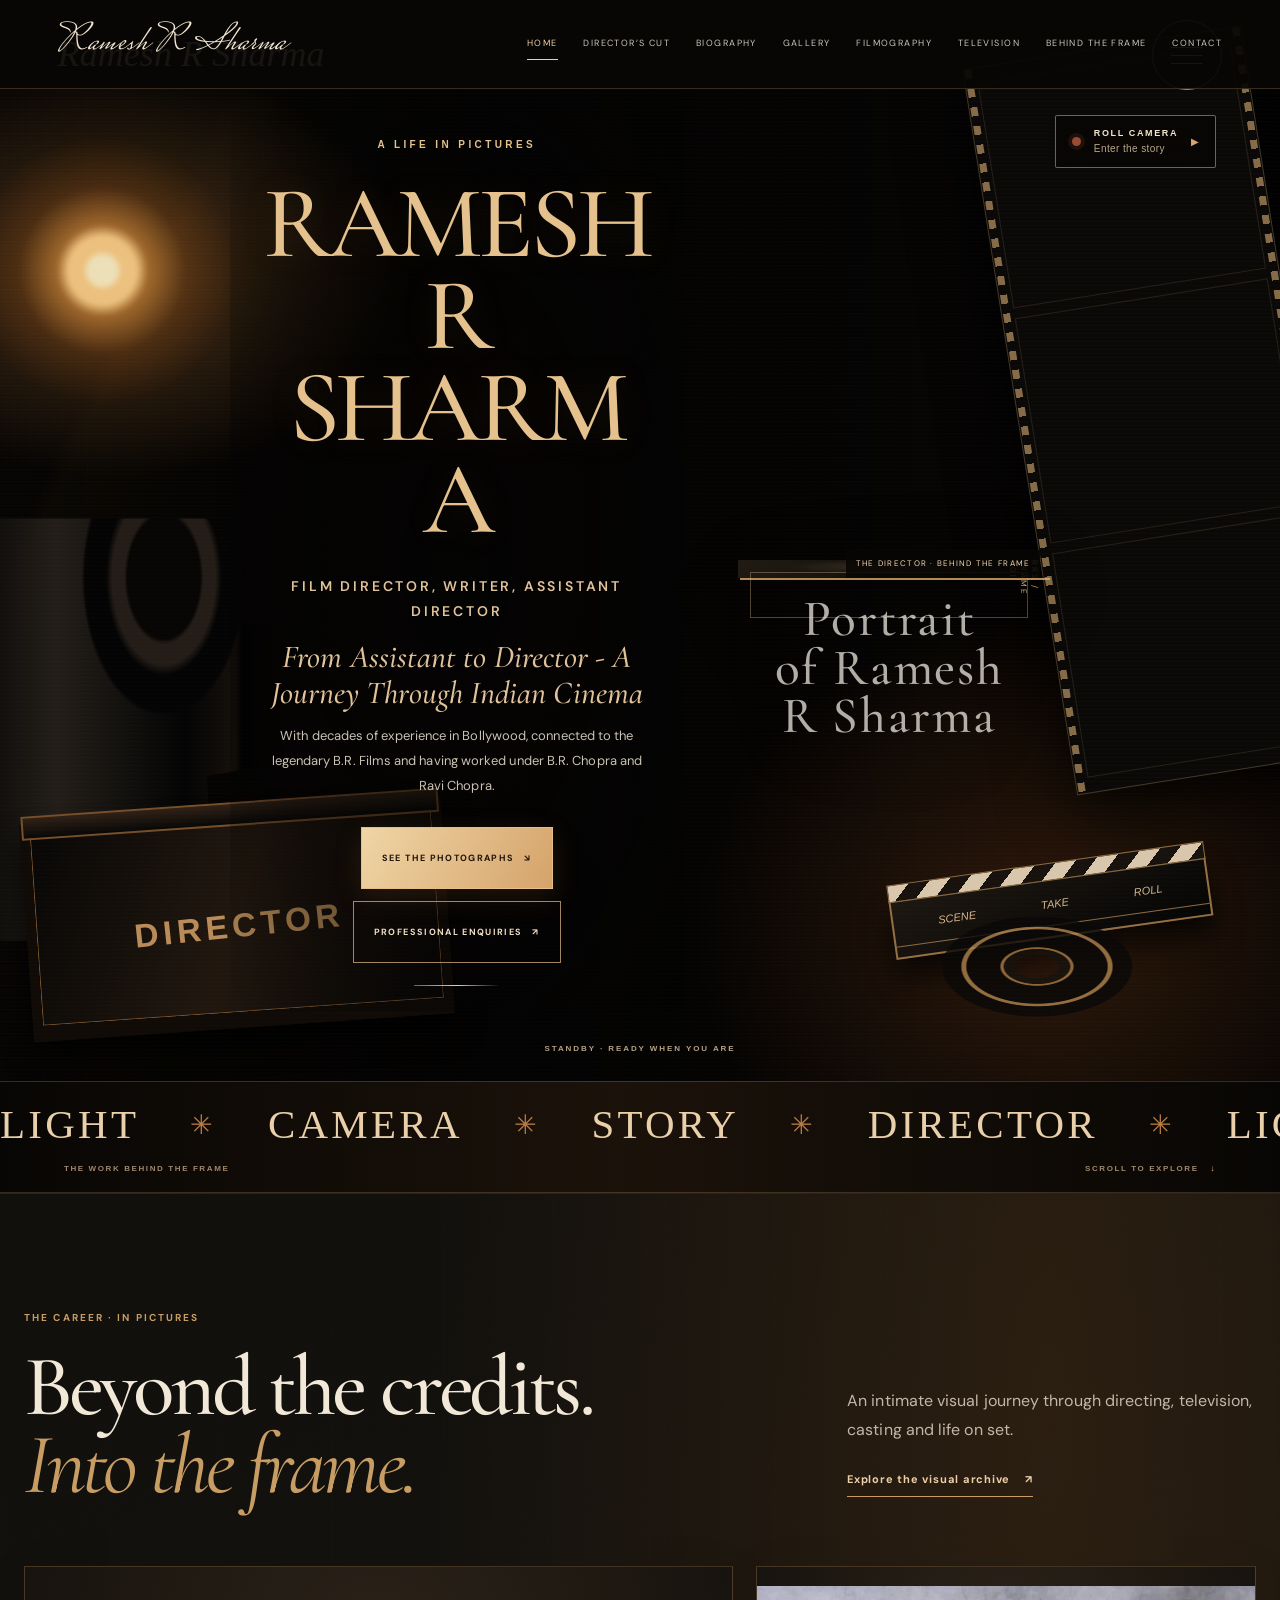
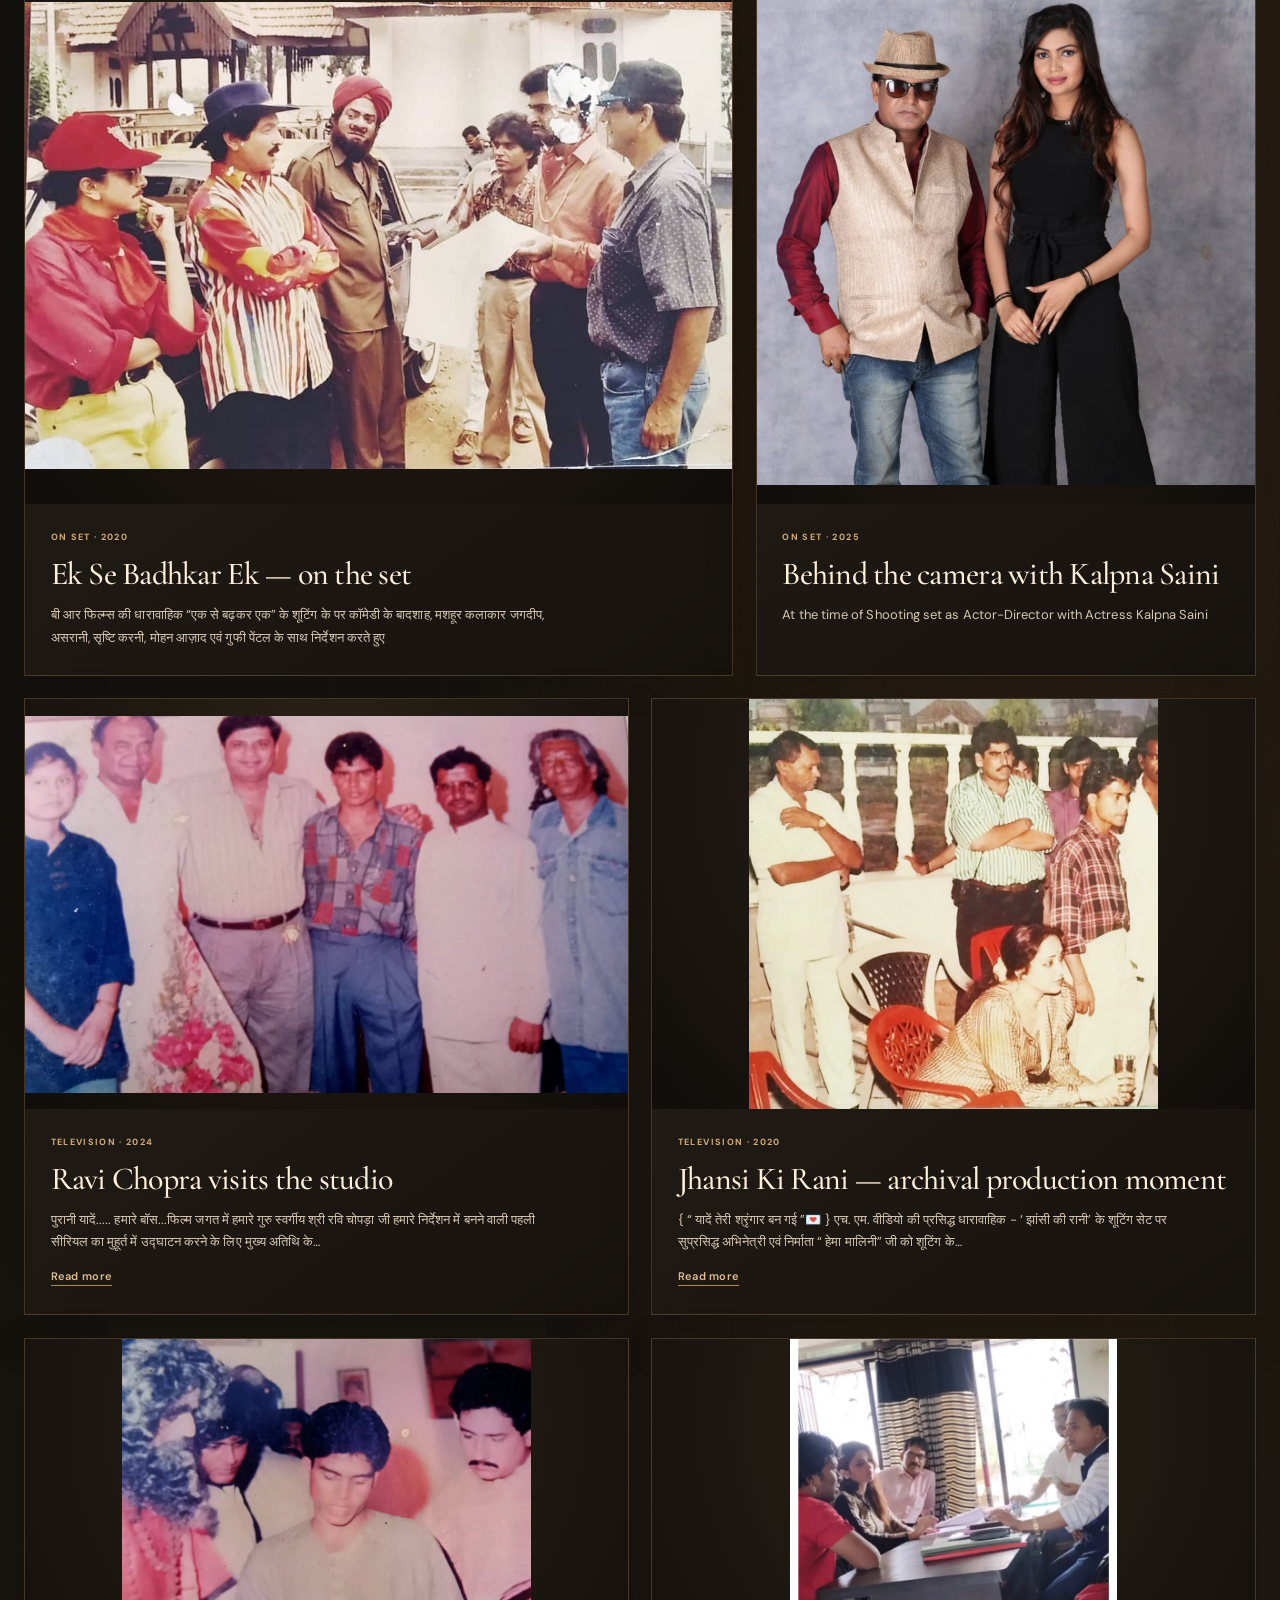
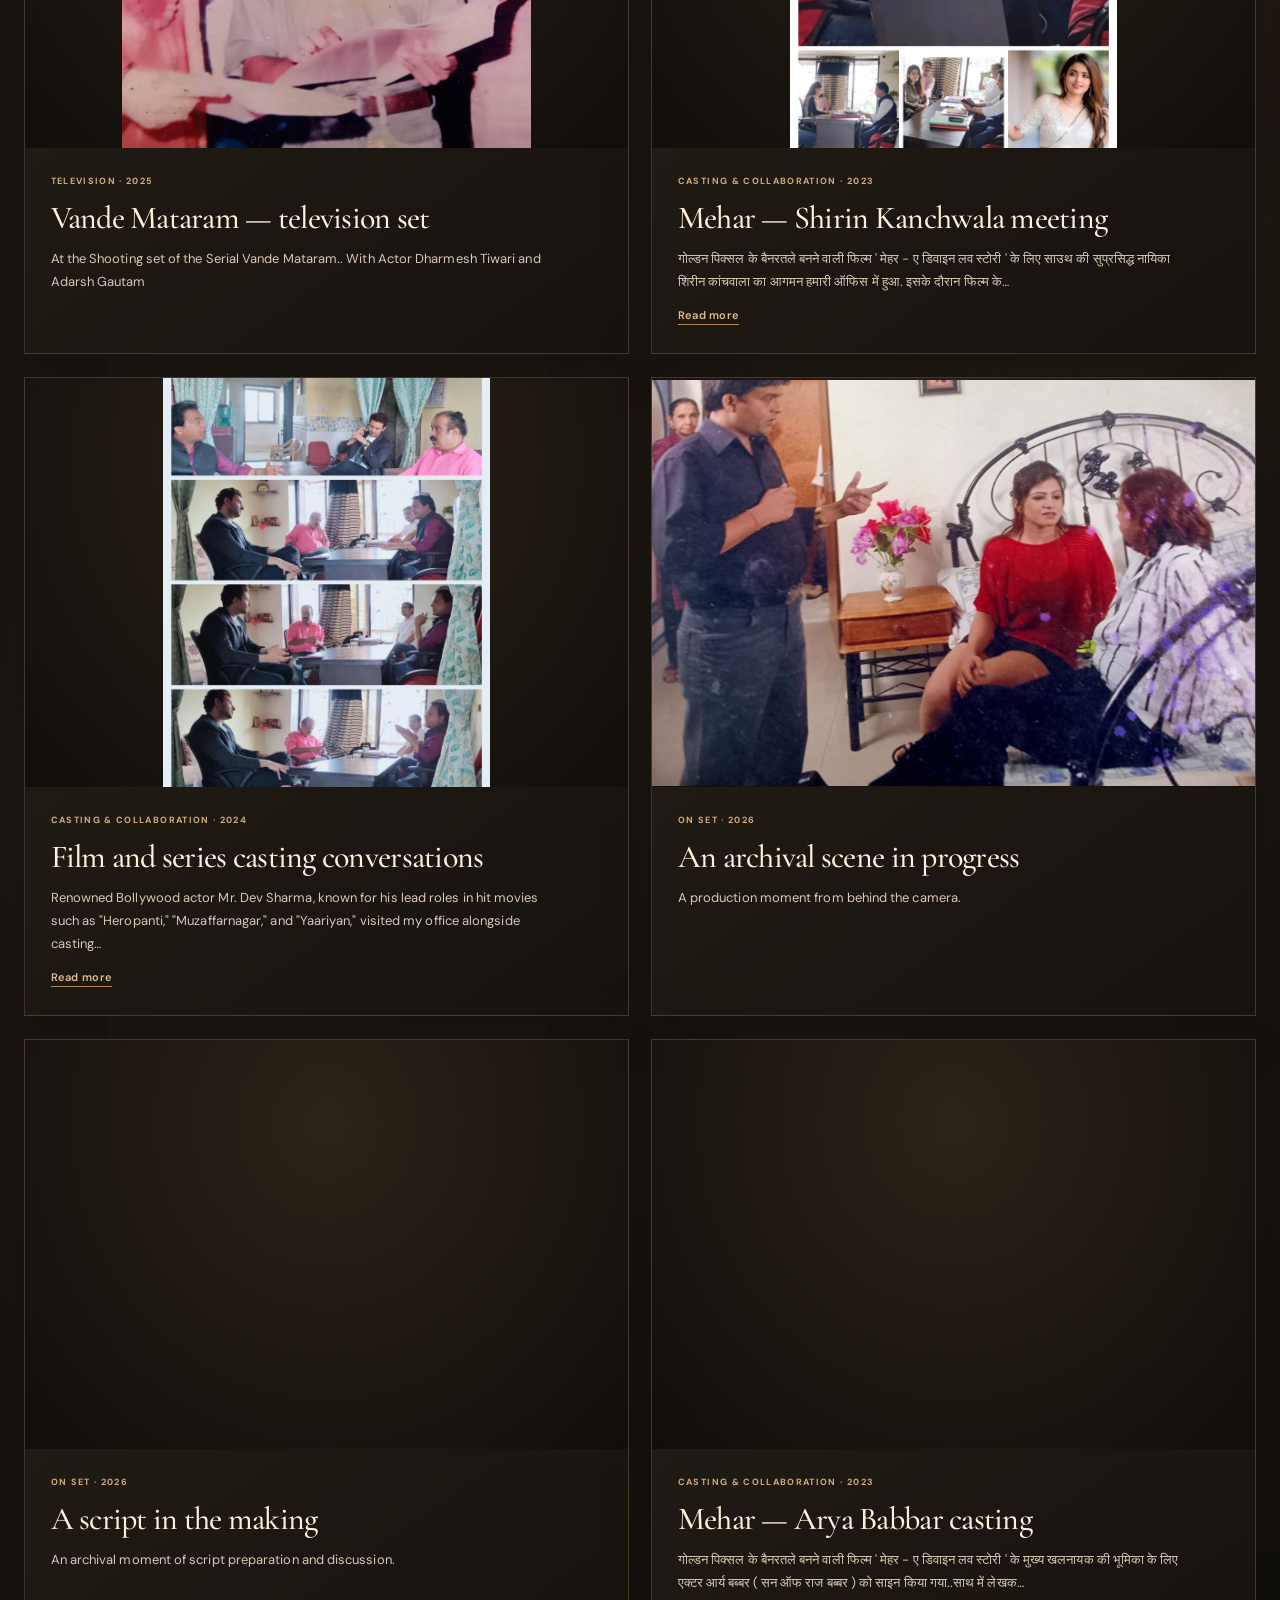
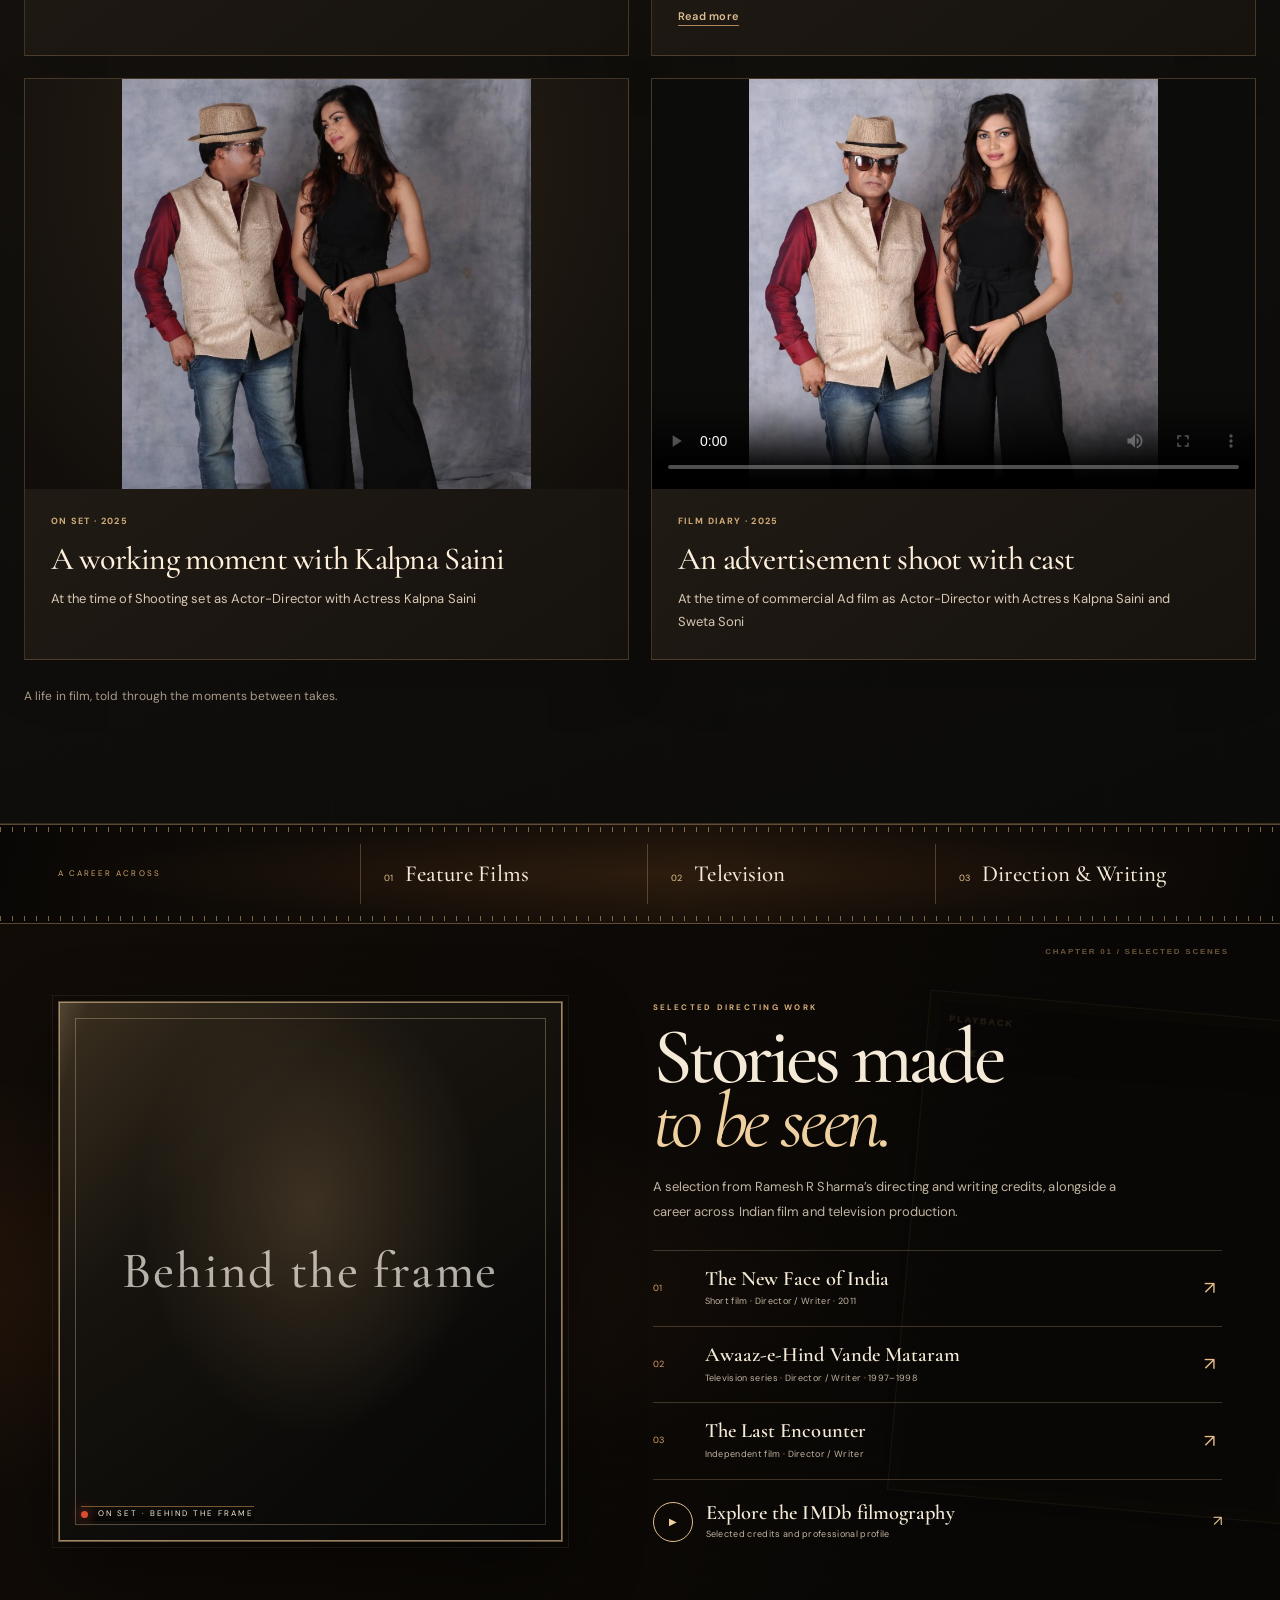
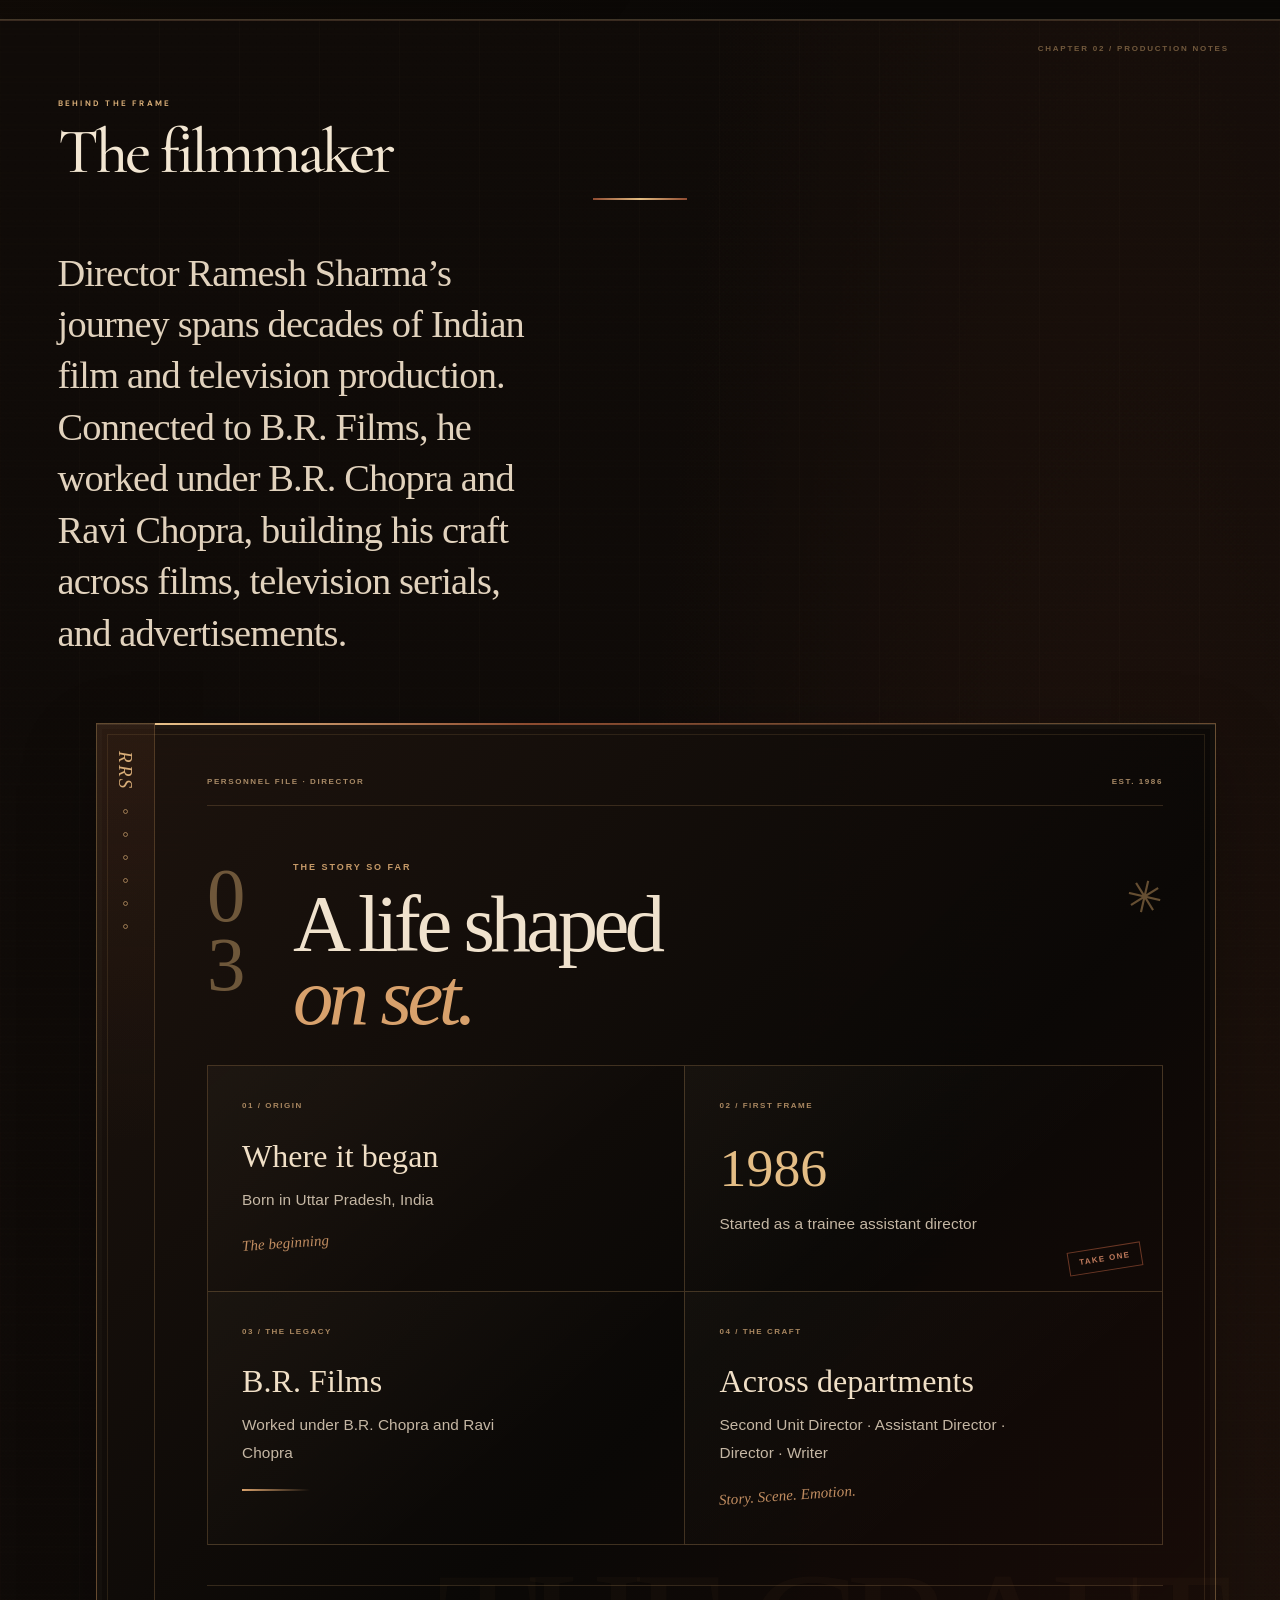
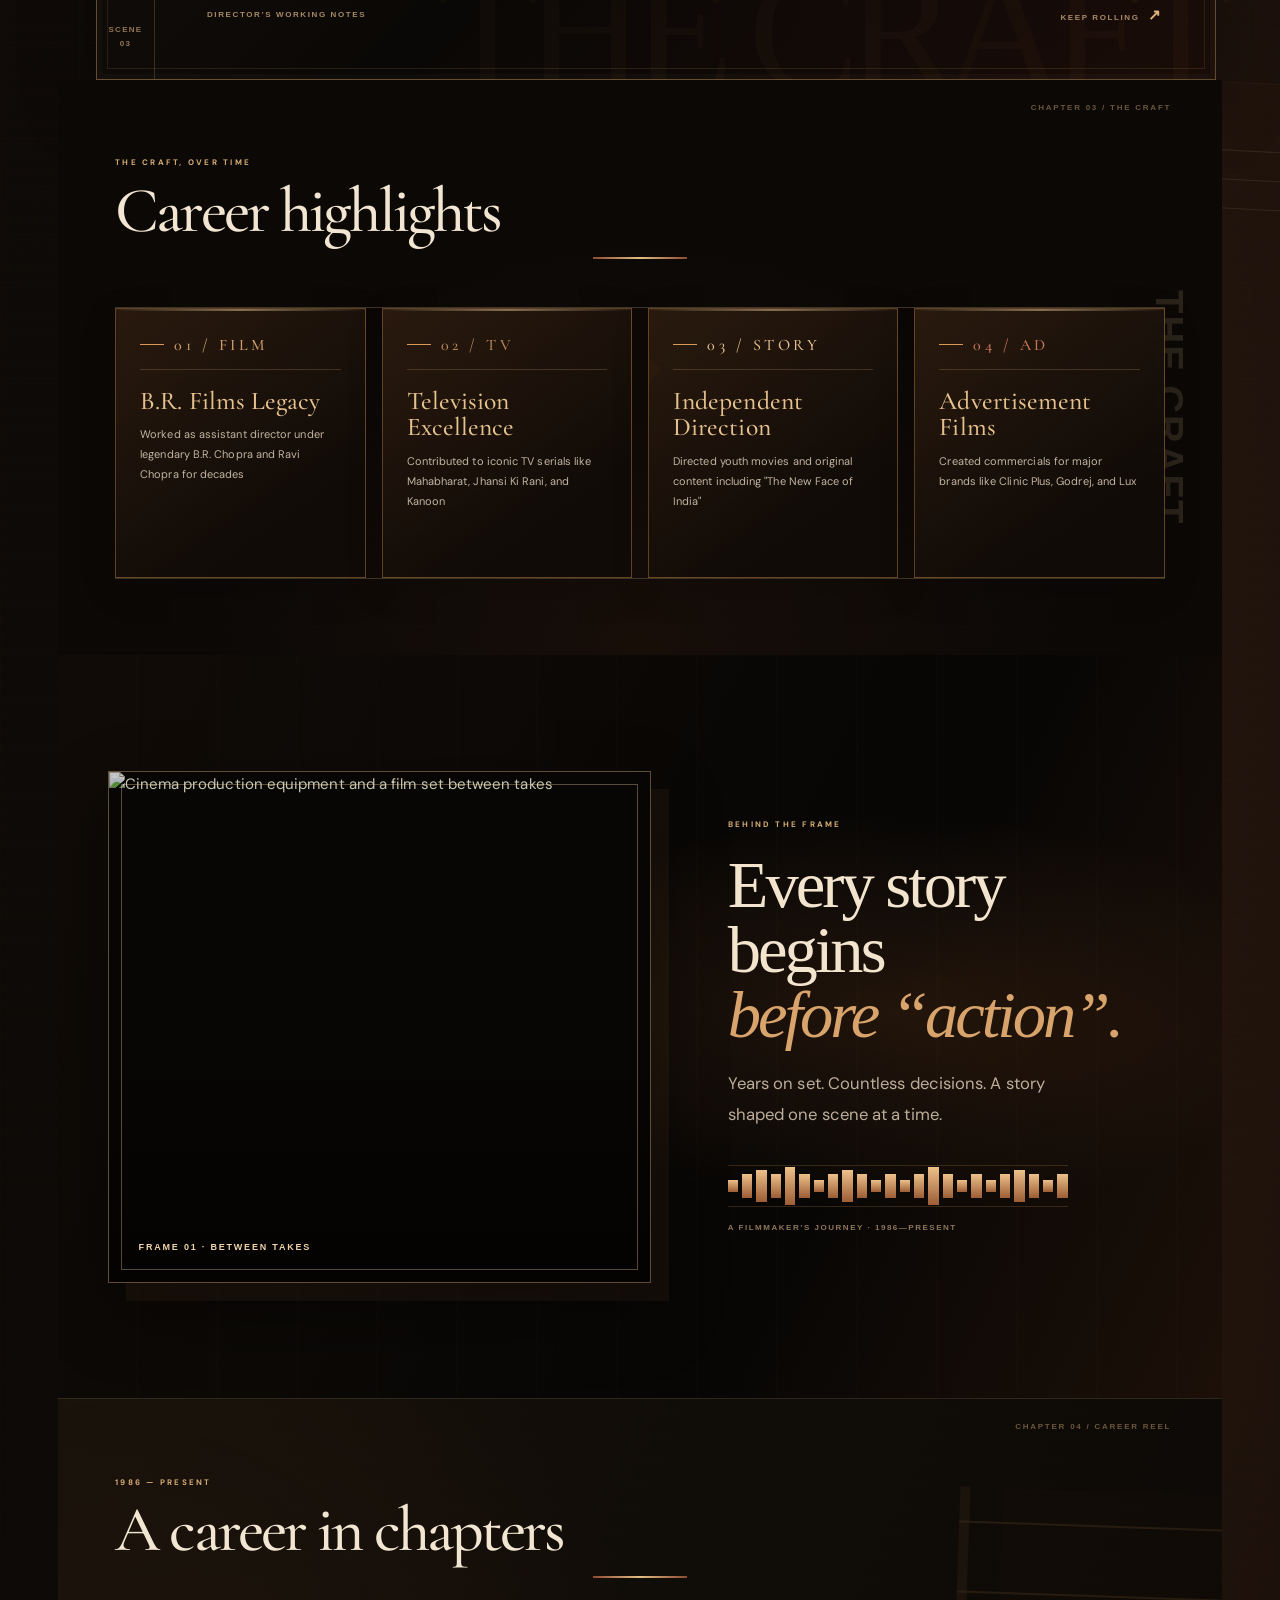
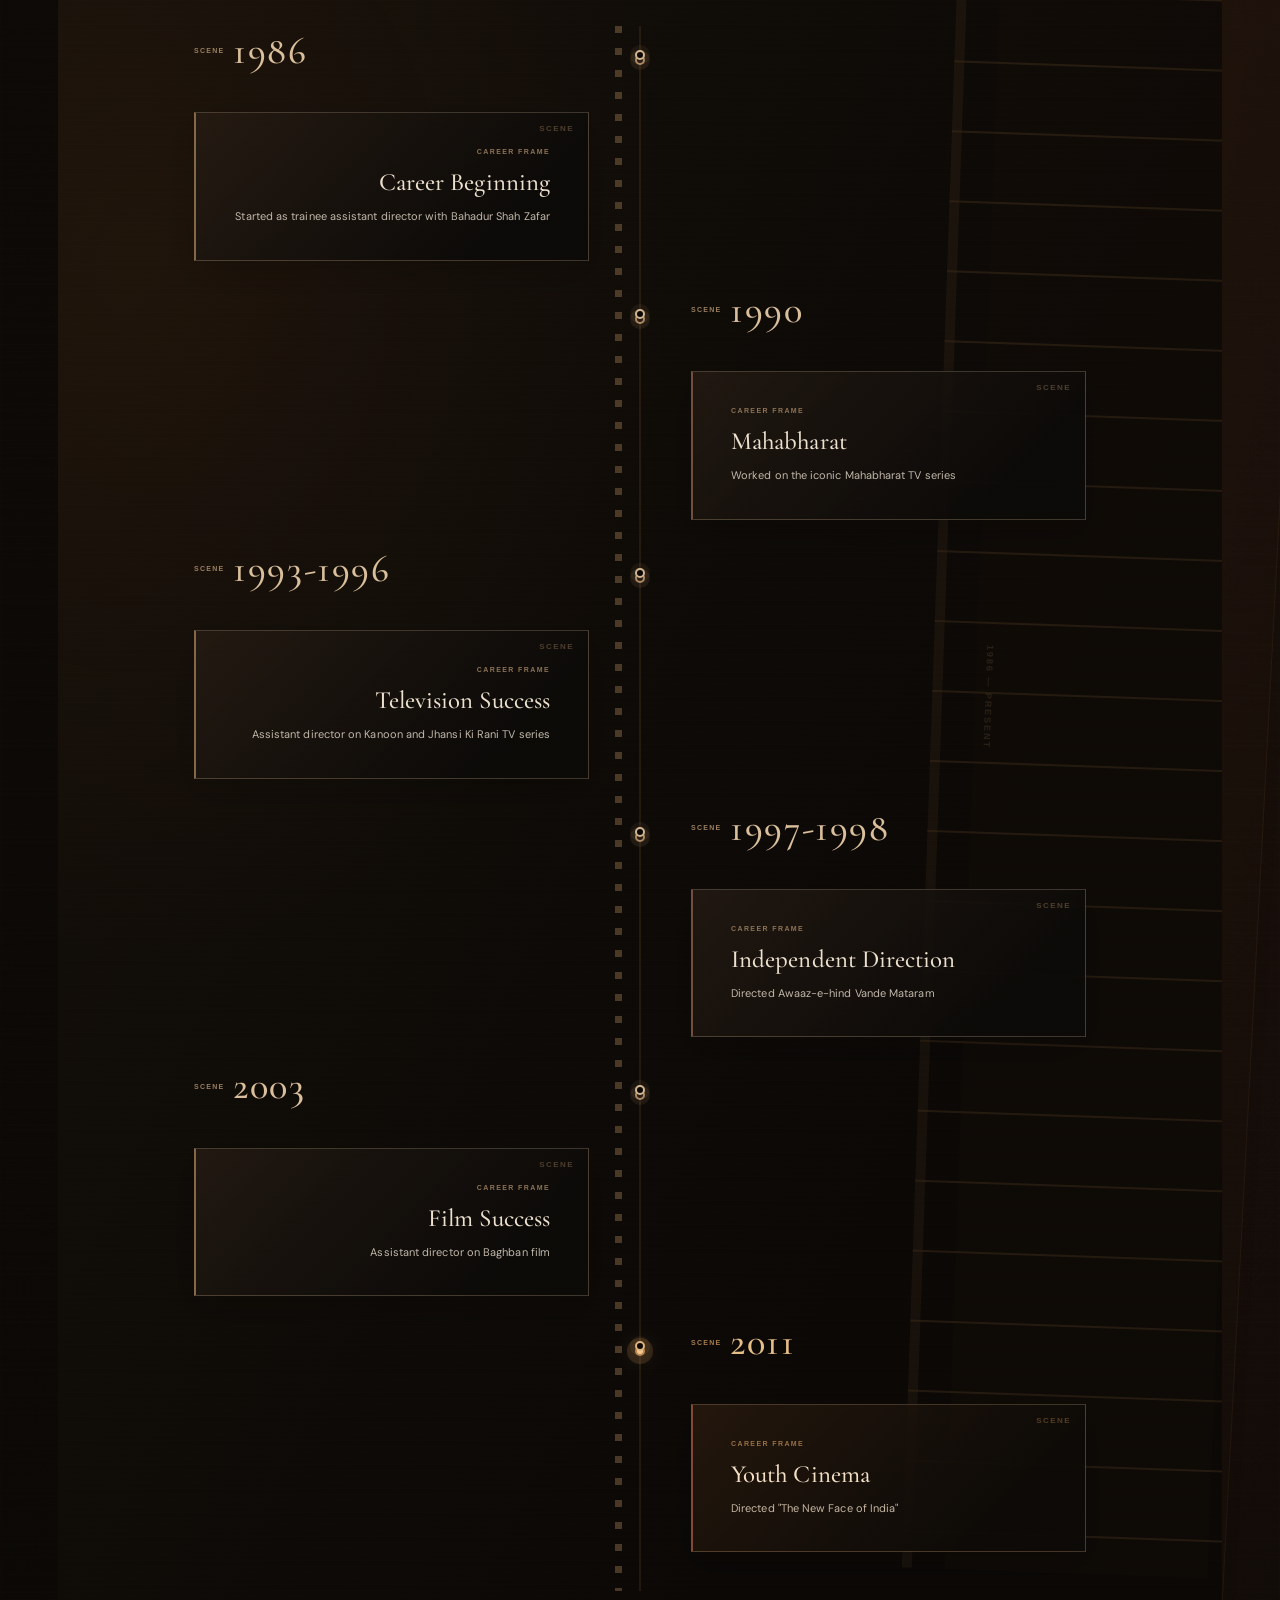
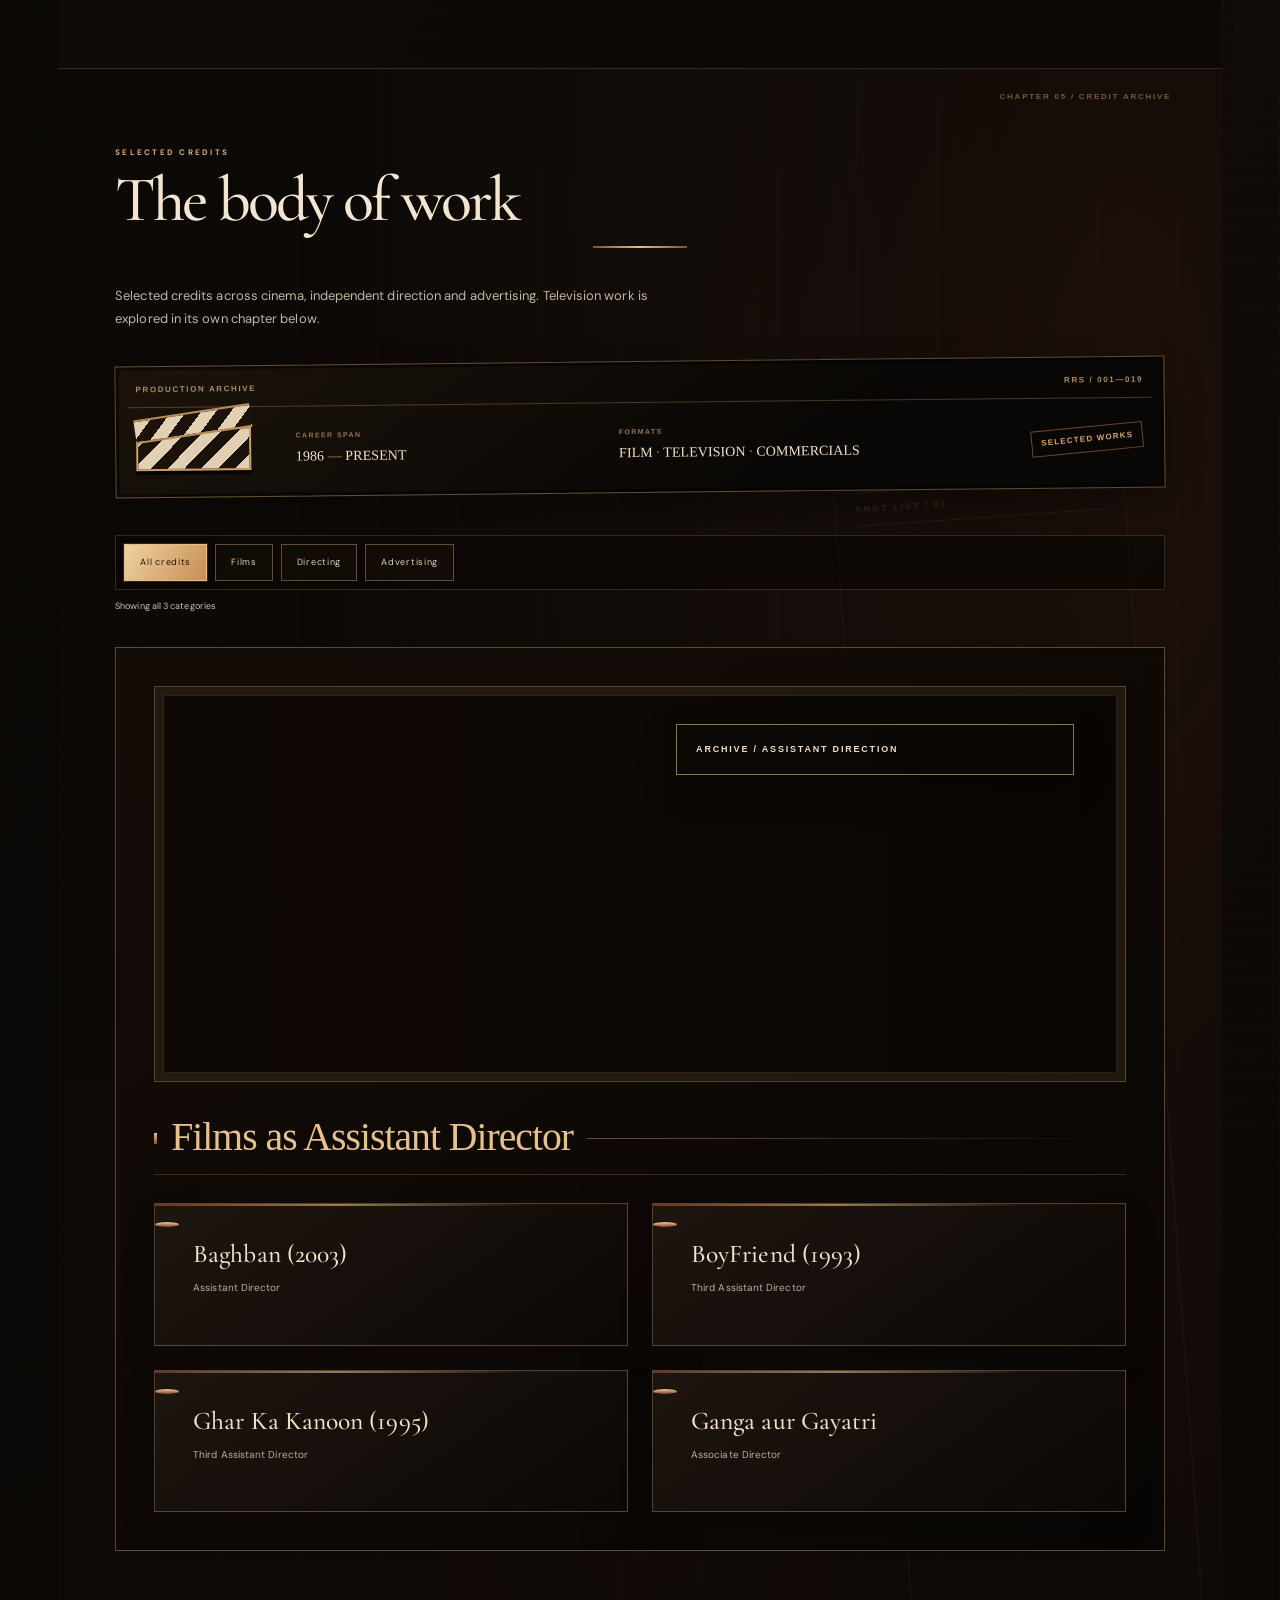
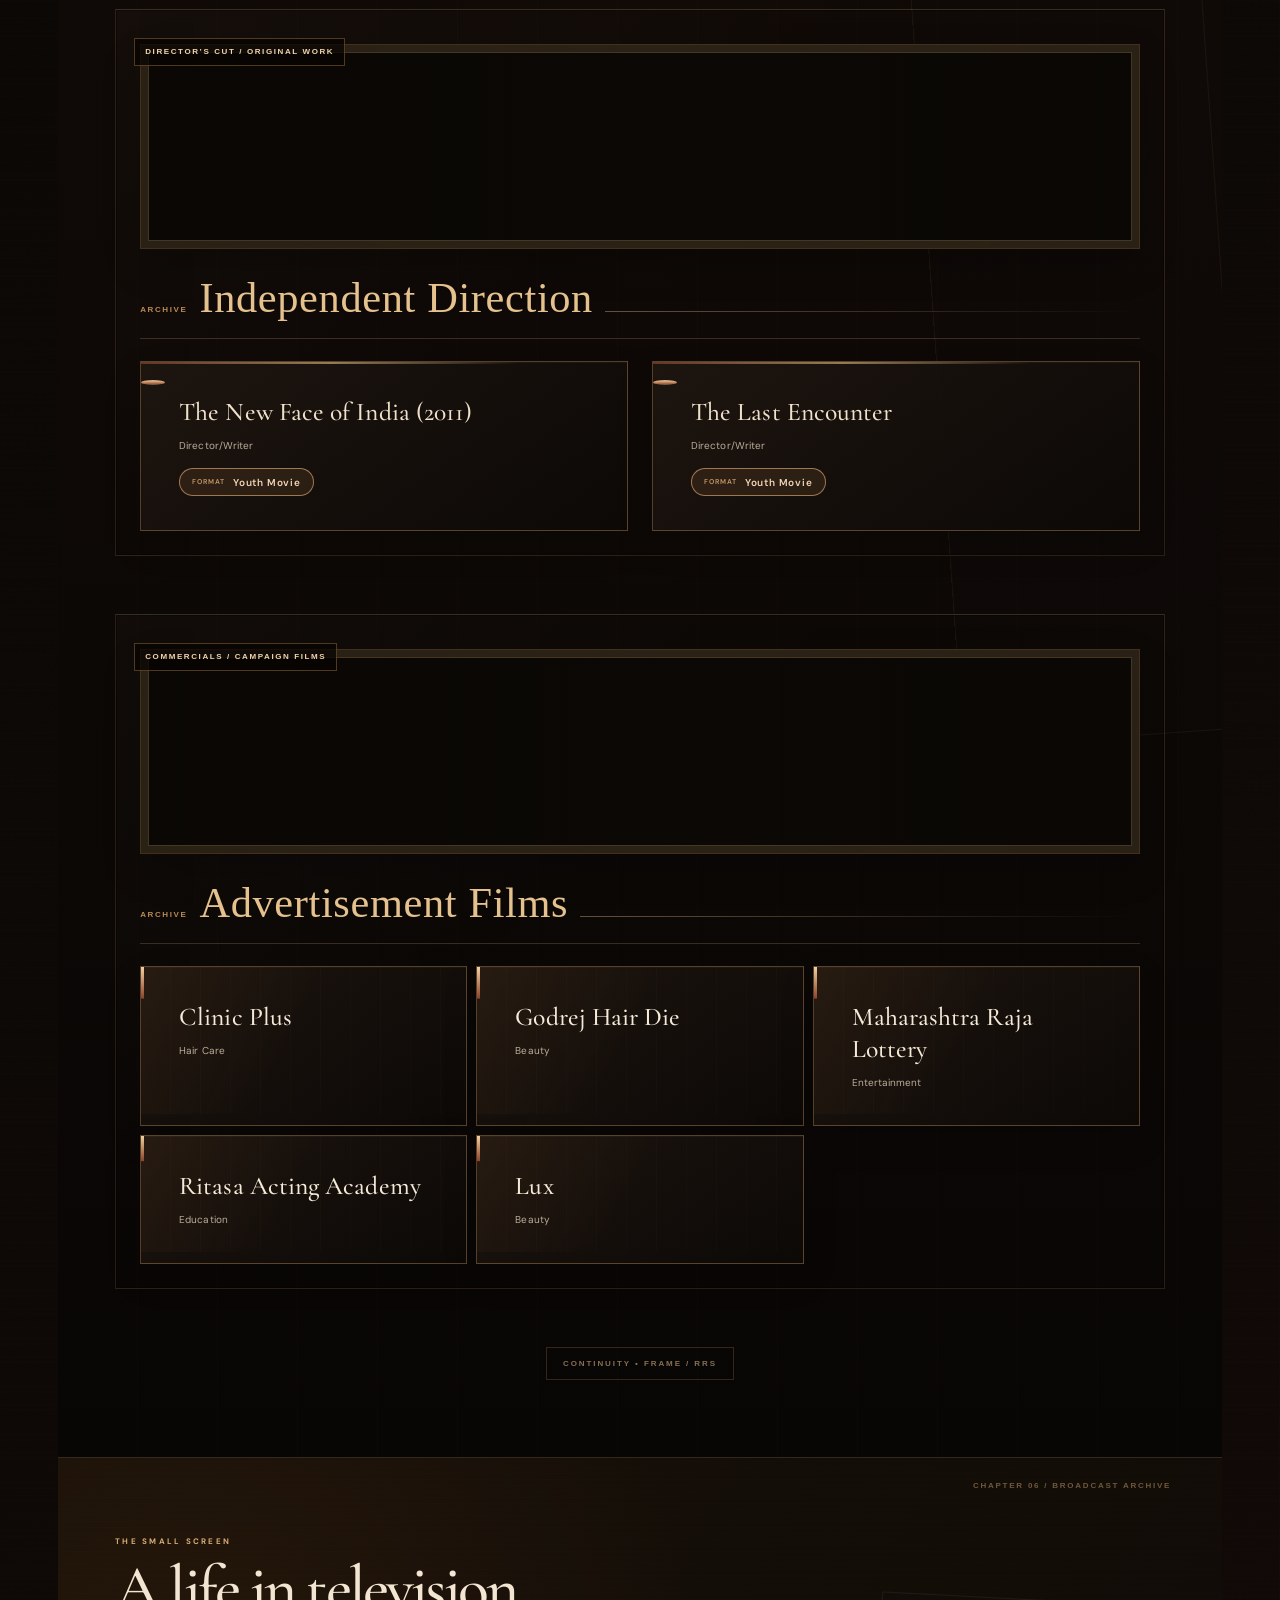
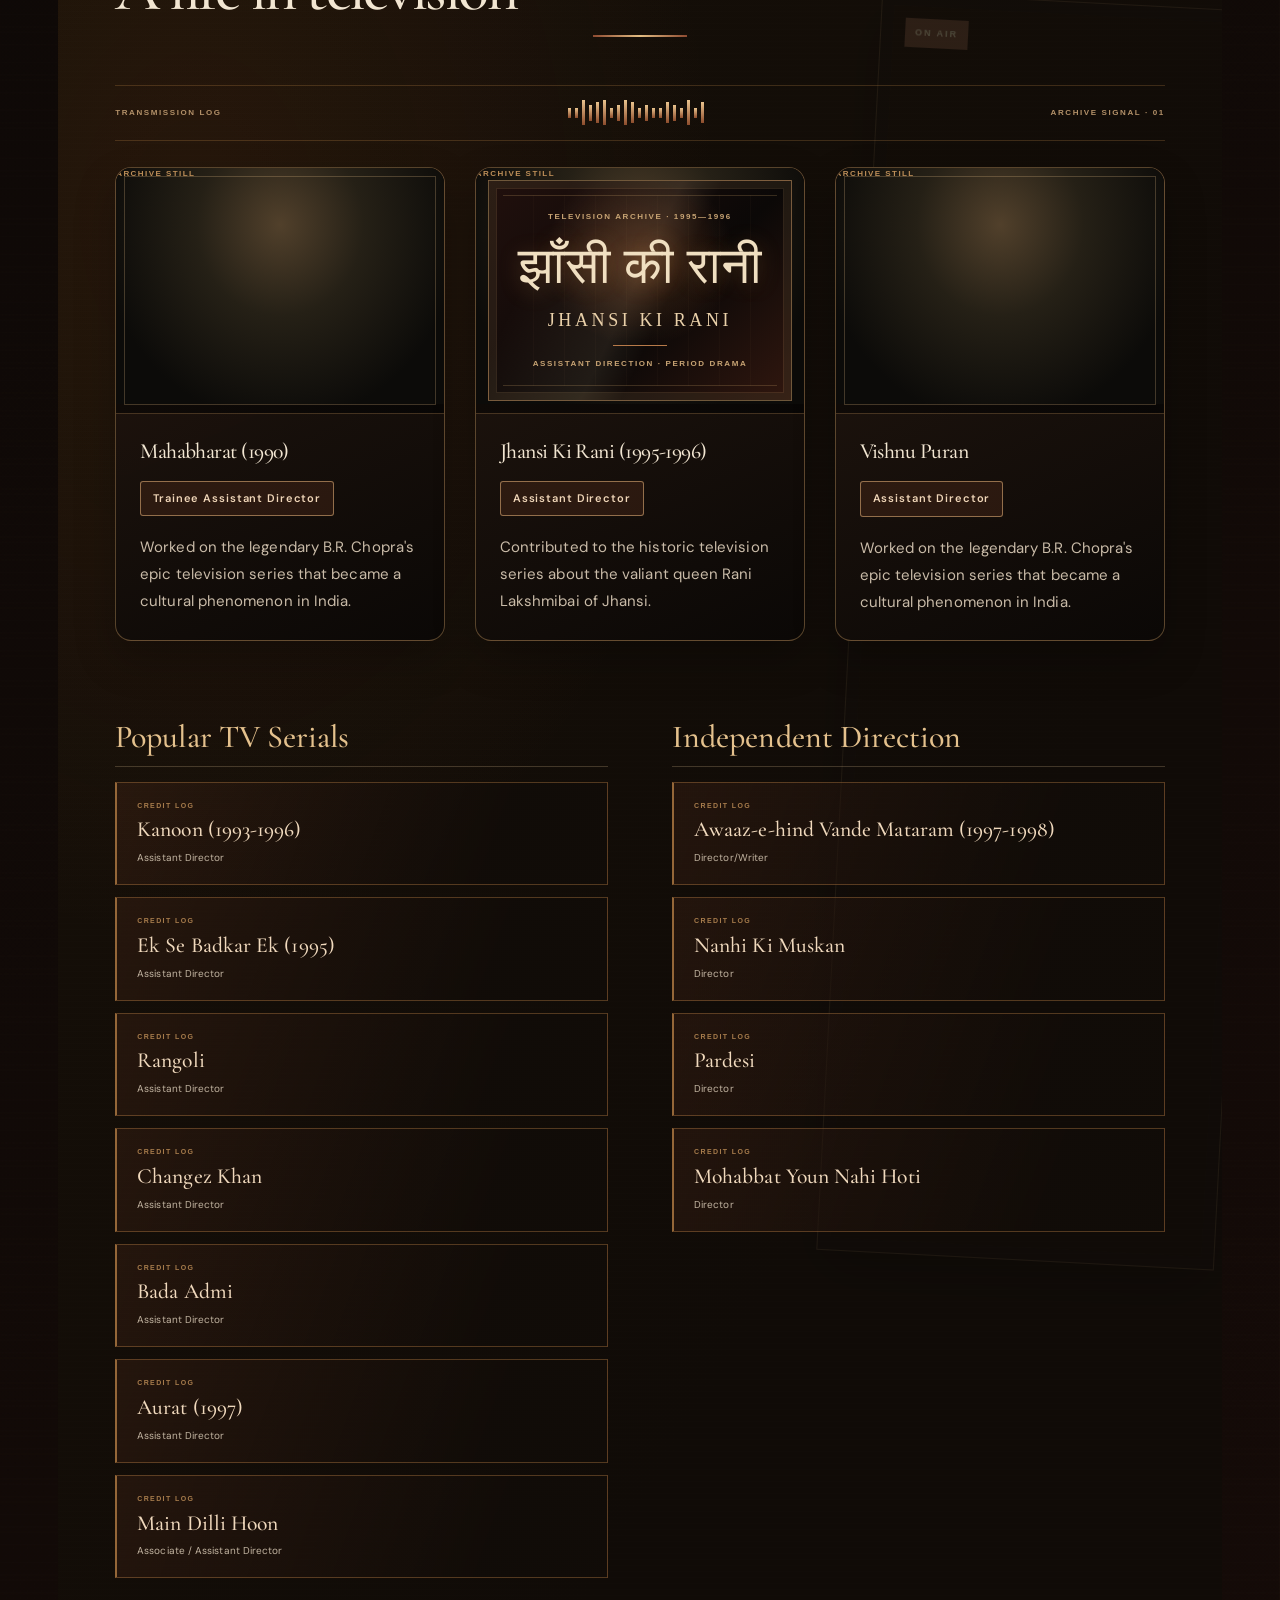
==== commit 4e8efcc7: "Polish source-neutral portfolio presentation in index.html" ====
--- a/index.html
+++ b/index.html
@@ -128,7 +128,7 @@
 <figure class="rrs-visual-card rrs-visual-card--career rrs-visual-card--archival-script-session" data-visual-category="set" data-visual-kind="photo"><a class="rrs-visual-card__media" href="assets/rrs-career/1405092378324399.jpg" target="_blank" rel="noopener noreferrer" aria-label="View full photograph: A script in the making"><img src="assets/rrs-career/1405092378324399.jpg" alt="Archival group photograph of people reviewing a script" loading="lazy" decoding="async"><span class="rrs-visual-card__zoom" aria-hidden="true">VIEW PHOTO ↗</span></a><figcaption class="rrs-visual-card__caption"><span class="rrs-visual-card__eyebrow">ON SET · 2026</span><h3>A script in the making</h3><p class="rrs-visual-card__excerpt" lang="auto">An archival moment of script preparation and discussion.</p></figcaption></figure>
 <figure class="rrs-visual-card rrs-visual-card--career rrs-visual-card--mehar-arya" data-visual-category="casting" data-visual-kind="photo"><a class="rrs-visual-card__media" href="assets/rrs-career/759782756188701.jpg" target="_blank" rel="noopener noreferrer" aria-label="View full photograph: Mehar — Arya Babbar casting"><img src="assets/rrs-career/759782756188701.jpg" alt="Photographic collage of Arya Babbar casting discussions for Mehar" loading="lazy" decoding="async"><span class="rrs-visual-card__zoom" aria-hidden="true">VIEW PHOTO ↗</span></a><figcaption class="rrs-visual-card__caption"><span class="rrs-visual-card__eyebrow">CASTING & COLLABORATION · 2023</span><h3>Mehar — Arya Babbar casting</h3><p class="rrs-visual-card__excerpt" lang="auto">गोल्डन पिक्सल के बैनरतले बनने वाली फिल्म &#39; मेहर - ए डिवाइन लव स्टोरी &#39; के मुख्य खलनायक की भूमिका के लिए एक्टर आर्य बब्बर ( सन ऑफ राज बब्बर ) को साइन किया गया..साथ में लेखक…</p><details class="rrs-visual-card__original"><summary>Read more</summary><p lang="auto">गोल्डन पिक्सल के बैनरतले बनने वाली फिल्म &#39; मेहर - ए डिवाइन लव स्टोरी &#39; के मुख्य खलनायक की भूमिका के लिए एक्टर आर्य बब्बर ( सन ऑफ राज बब्बर ) को साइन किया गया..साथ में लेखक नीरज मिश्रा एवं कास्टिंग डायरेक्टर अवधेश कुशवाहा मौजूद रहे। प्रोड्यूसर - सिद्धार्थ उदय रोमन डायरेक्टर - रमेश आर. शर्मा</p></details></figcaption></figure>
 <figure class="rrs-visual-card rrs-visual-card--career rrs-visual-card--kalpna-shoot-conversation" data-visual-category="set" data-visual-kind="photo"><a class="rrs-visual-card__media" href="assets/rrs-career/1163998375767135.webp" target="_blank" rel="noopener noreferrer" aria-label="View full photograph: A working moment with Kalpna Saini"><img src="assets/rrs-career/1163998375767135.webp" alt="Ramesh R Sharma with actress Kalpna Saini on a studio set" loading="lazy" decoding="async"><span class="rrs-visual-card__zoom" aria-hidden="true">VIEW PHOTO ↗</span></a><figcaption class="rrs-visual-card__caption"><span class="rrs-visual-card__eyebrow">ON SET · 2025</span><h3>A working moment with Kalpna Saini</h3><p class="rrs-visual-card__excerpt" lang="auto">At the time of Shooting set as Actor-Director with Actress Kalpna Saini</p></figcaption></figure>
-<figure class="rrs-visual-card rrs-visual-card--career rrs-visual-card--encounter-briefing rrs-visual-card--clip" data-visual-category="videos" data-visual-kind="video"><div class="rrs-visual-card__media rrs-visual-card__media--video"><video controls playsinline preload="metadata" aria-label="Video: Director briefing performers on a film set"><source src="assets/rrs-career/1447602276432880.mp4" type="video/mp4">This browser cannot play the video.</video></div><figcaption class="rrs-visual-card__caption"><span class="rrs-visual-card__eyebrow">FILM DIARY · 2025</span><h3>Directing on The Last Encounter</h3><p class="rrs-visual-card__excerpt" lang="auto">Location - Sunvila Goregaon East Mumbai, The Last Encounter, Film Set, Director Briefing Actors on Scene and Shot</p></figcaption></figure></div>
+<figure class="rrs-visual-card rrs-visual-card--career rrs-visual-card--ad-film-cast rrs-visual-card--clip" data-visual-category="videos" data-visual-kind="video"><div class="rrs-visual-card__media rrs-visual-card__media--video"><video controls playsinline preload="metadata" poster="assets/rrs-career/1163999679100338.webp" aria-label="Video: Actor-director on commercial film set"><source src="assets/rrs-career/4078791705724783.mp4" type="video/mp4">This browser cannot play the video.</video></div><figcaption class="rrs-visual-card__caption"><span class="rrs-visual-card__eyebrow">FILM DIARY · 2025</span><h3>An advertisement shoot with cast</h3><p class="rrs-visual-card__excerpt" lang="auto">At the time of commercial Ad film as Actor-Director with Actress Kalpna Saini and Sweta Soni</p></figcaption></figure></div>
         <p class="rrs-visual-gallery__note">A life in film, told through the moments between takes.</p>
       </div>
     </section>
